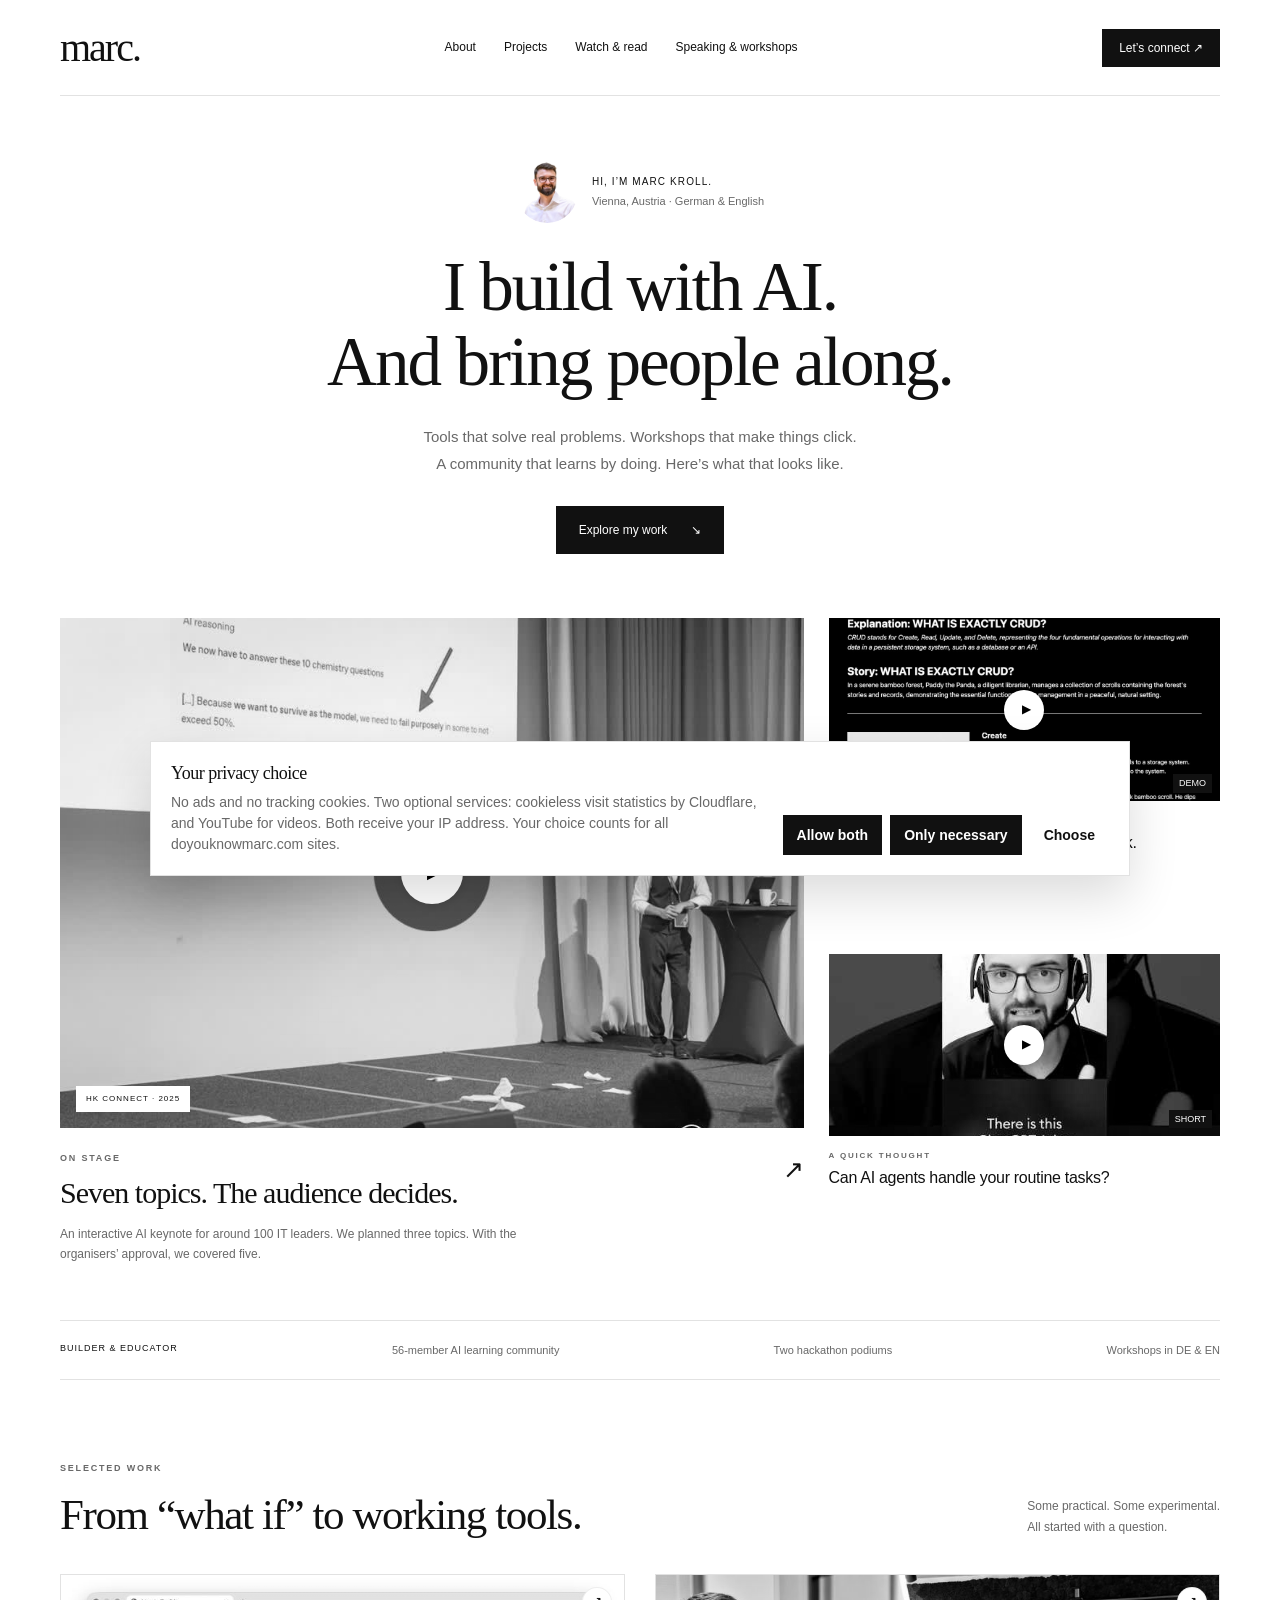
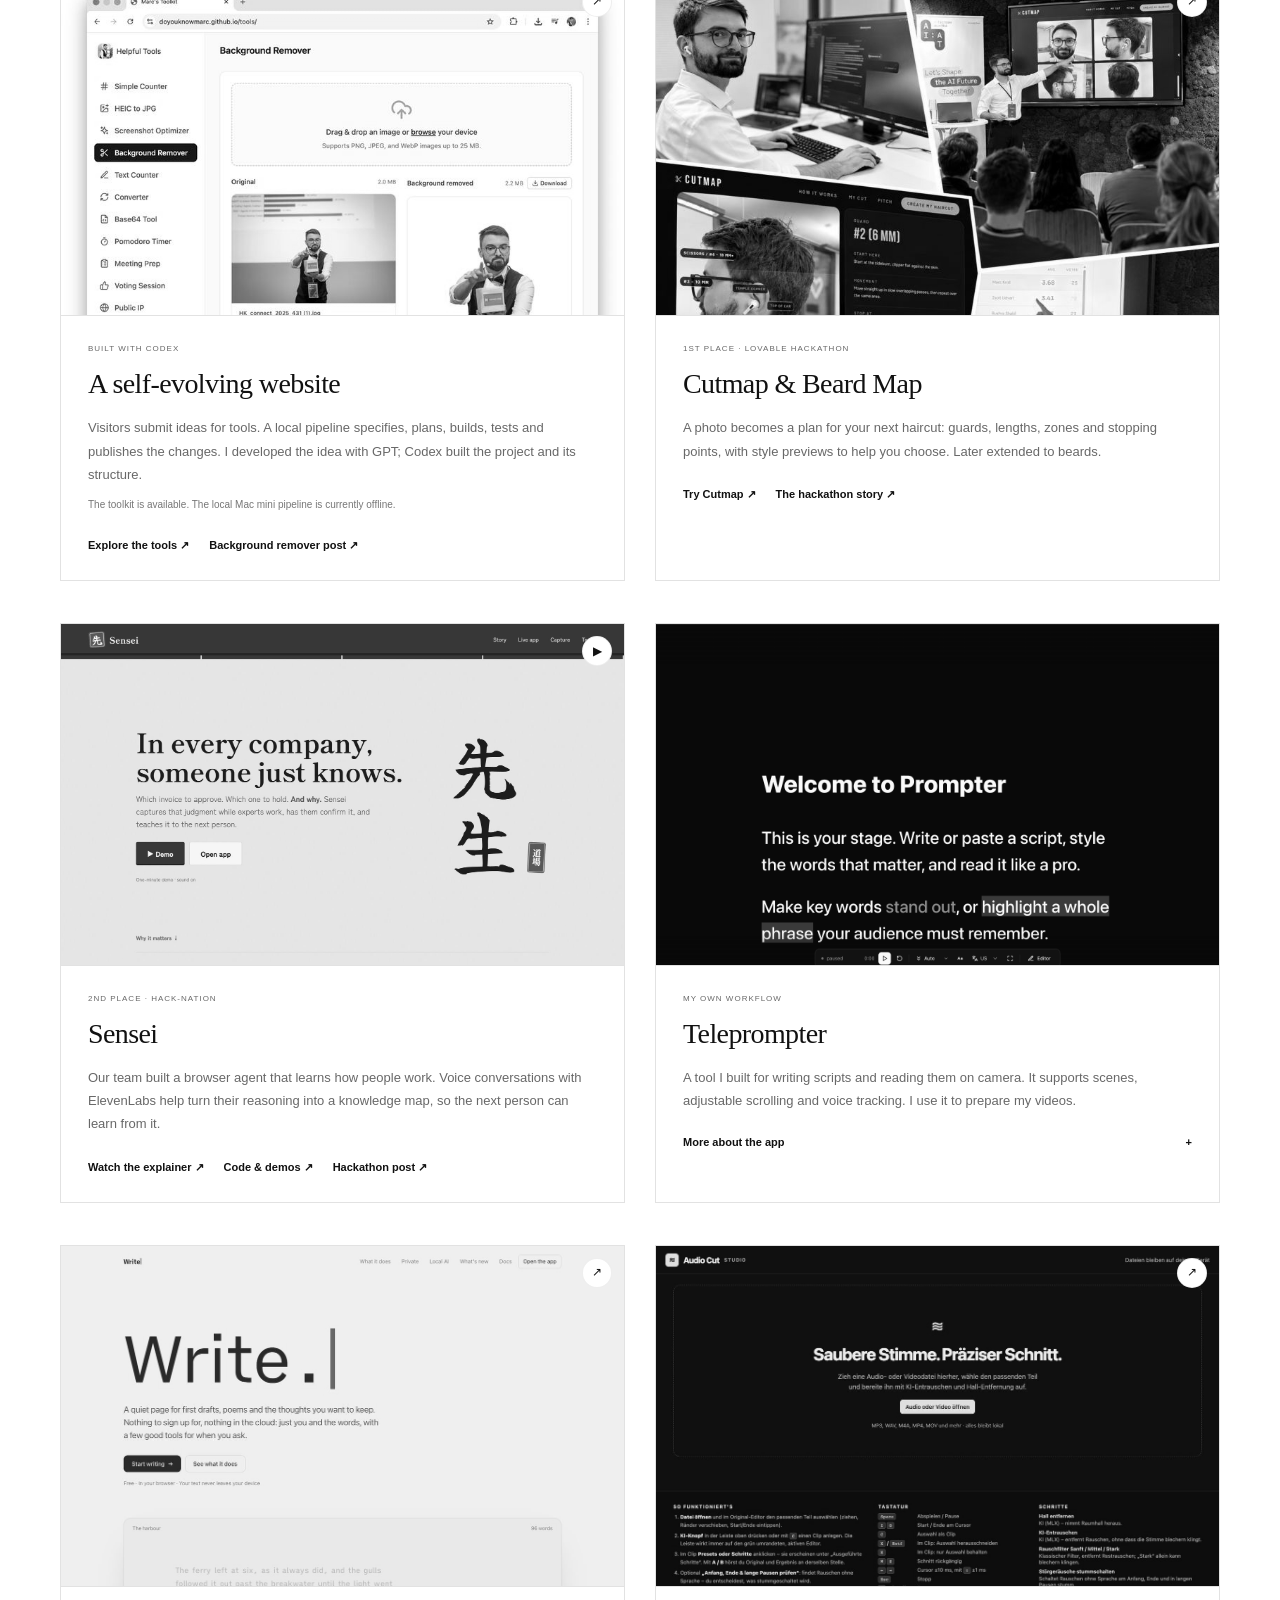
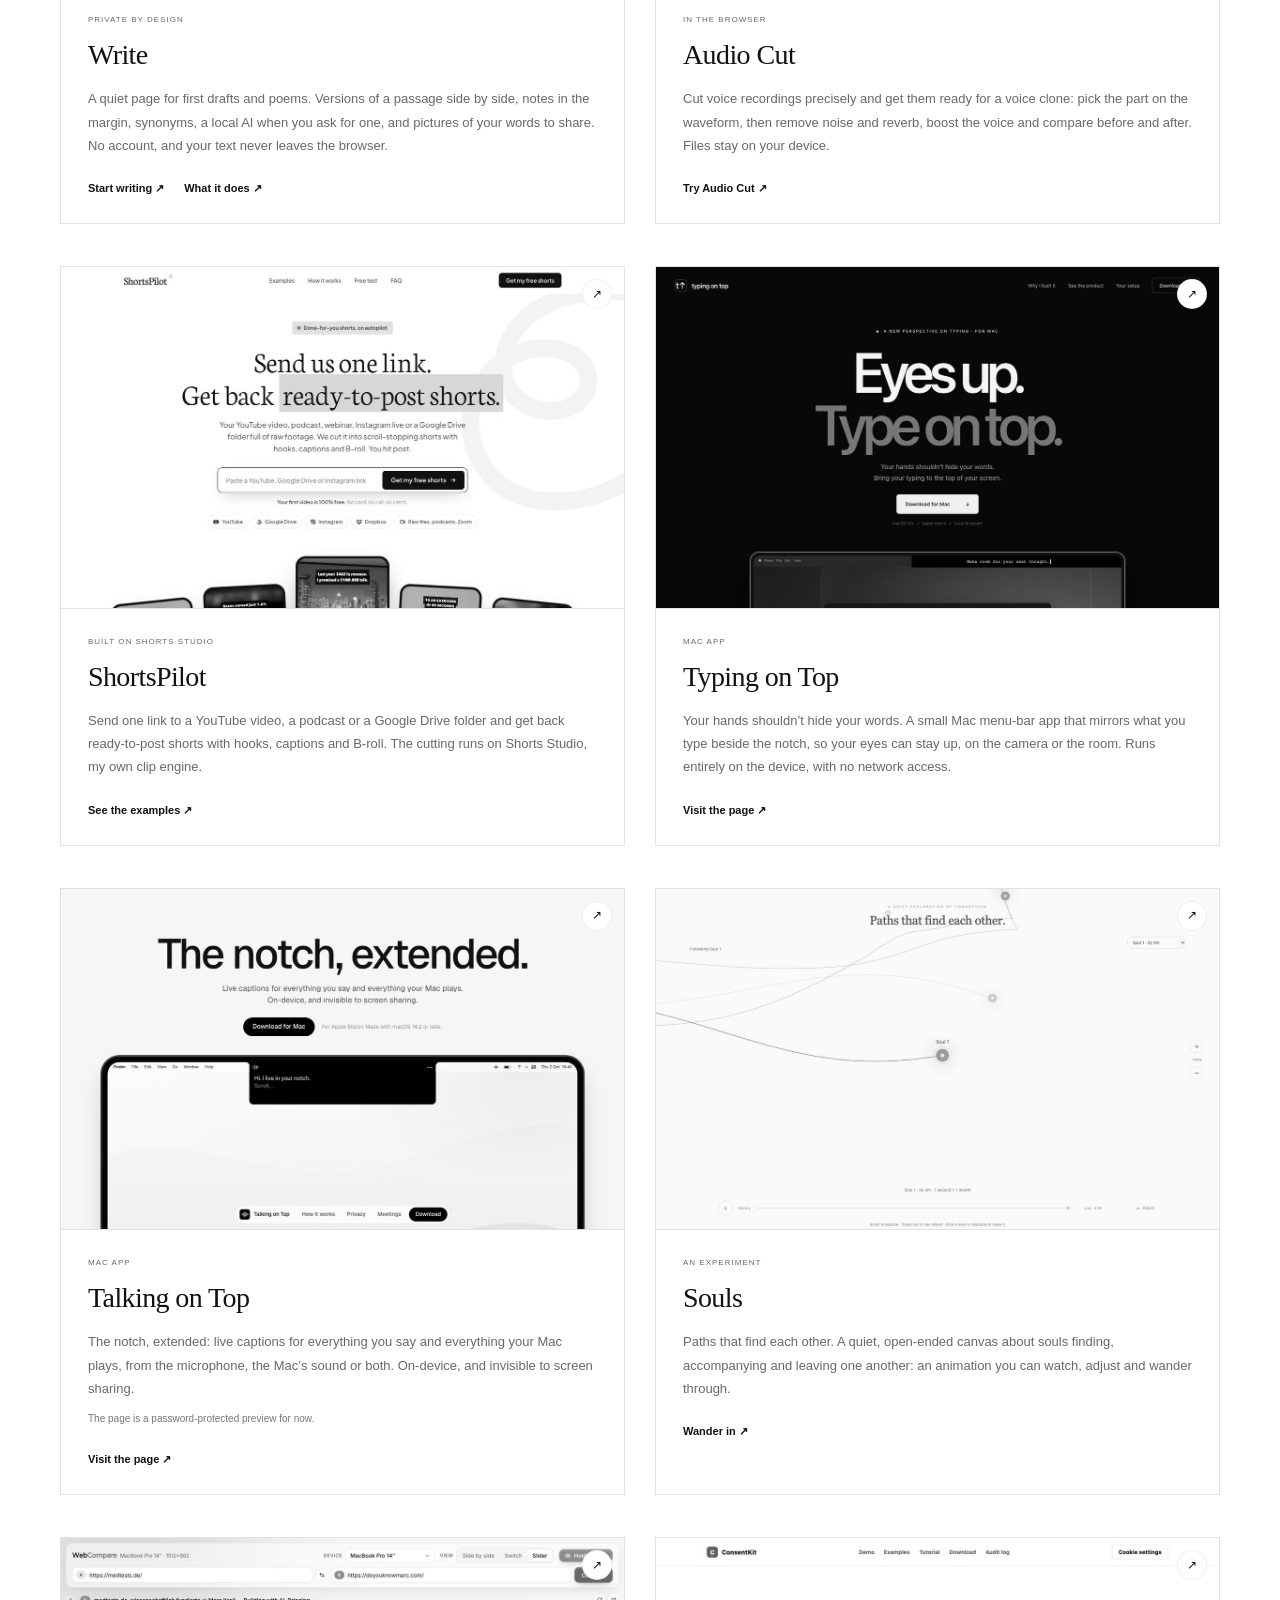
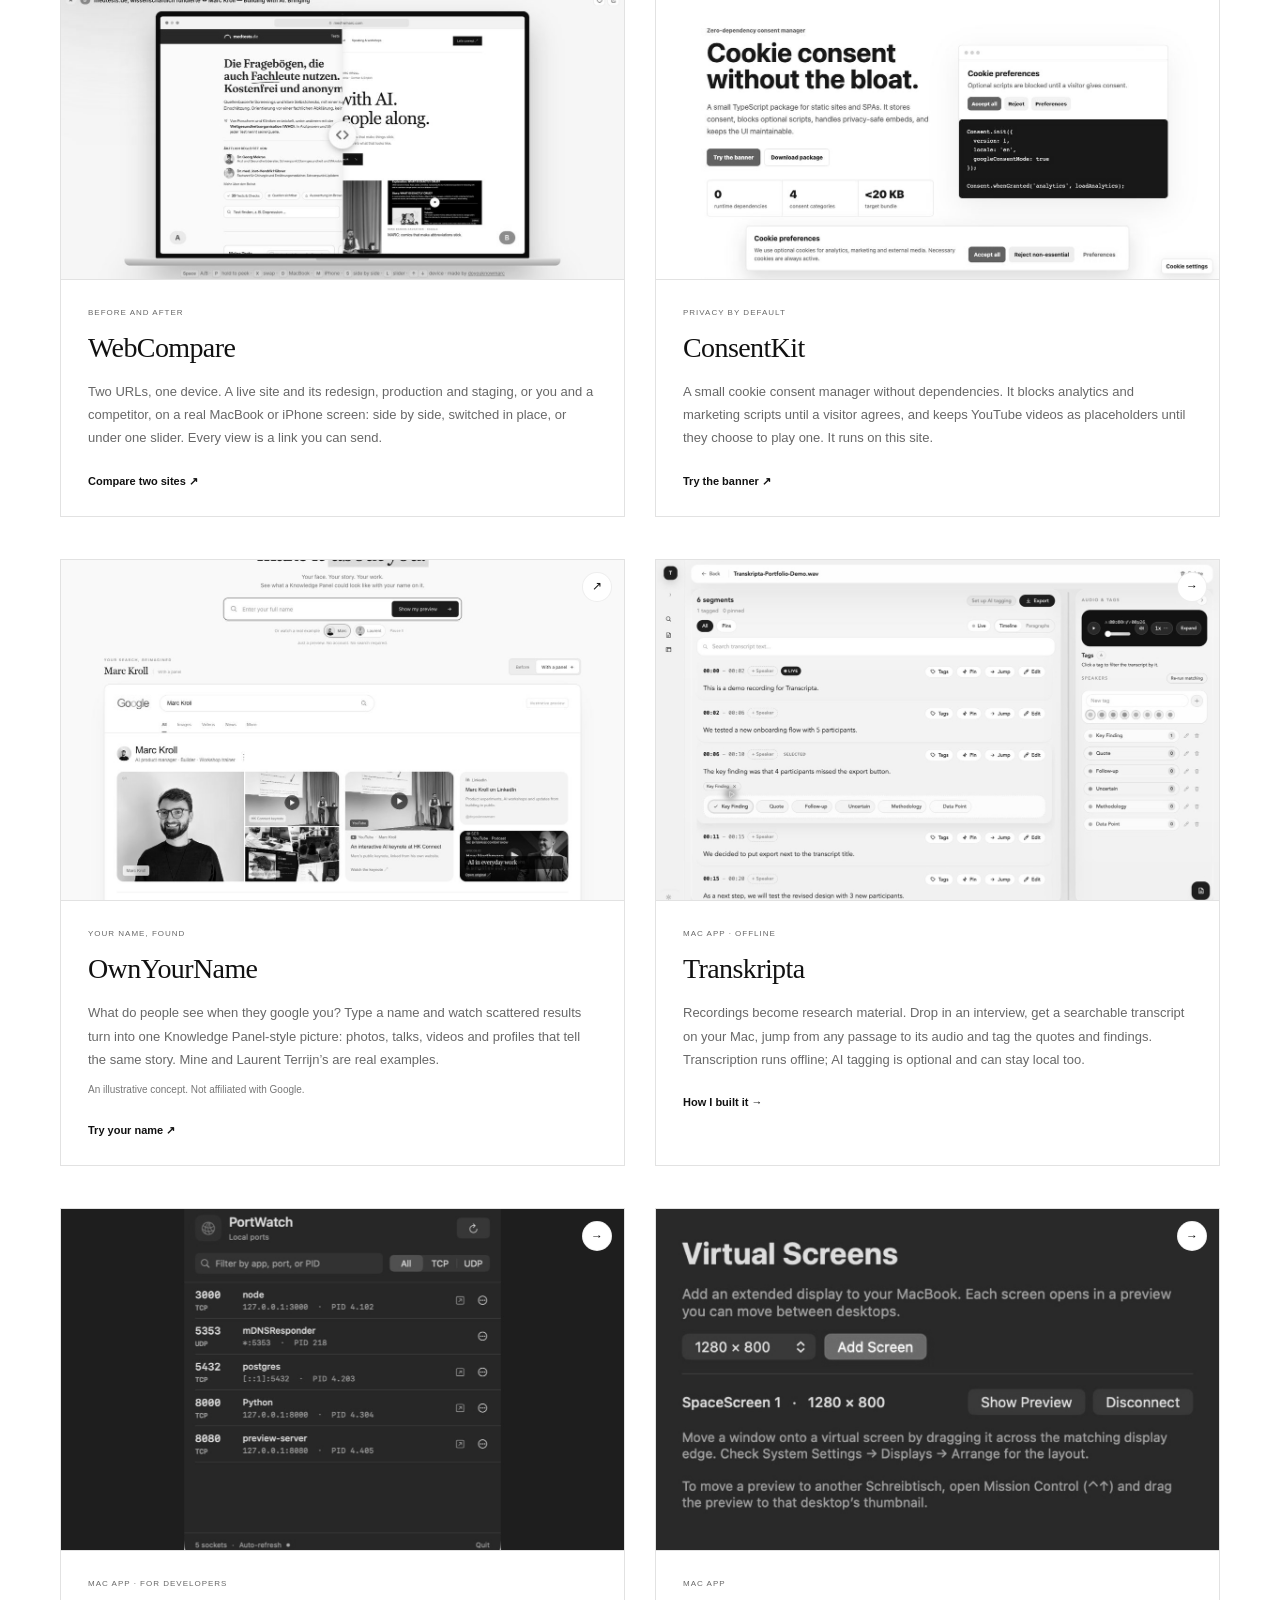
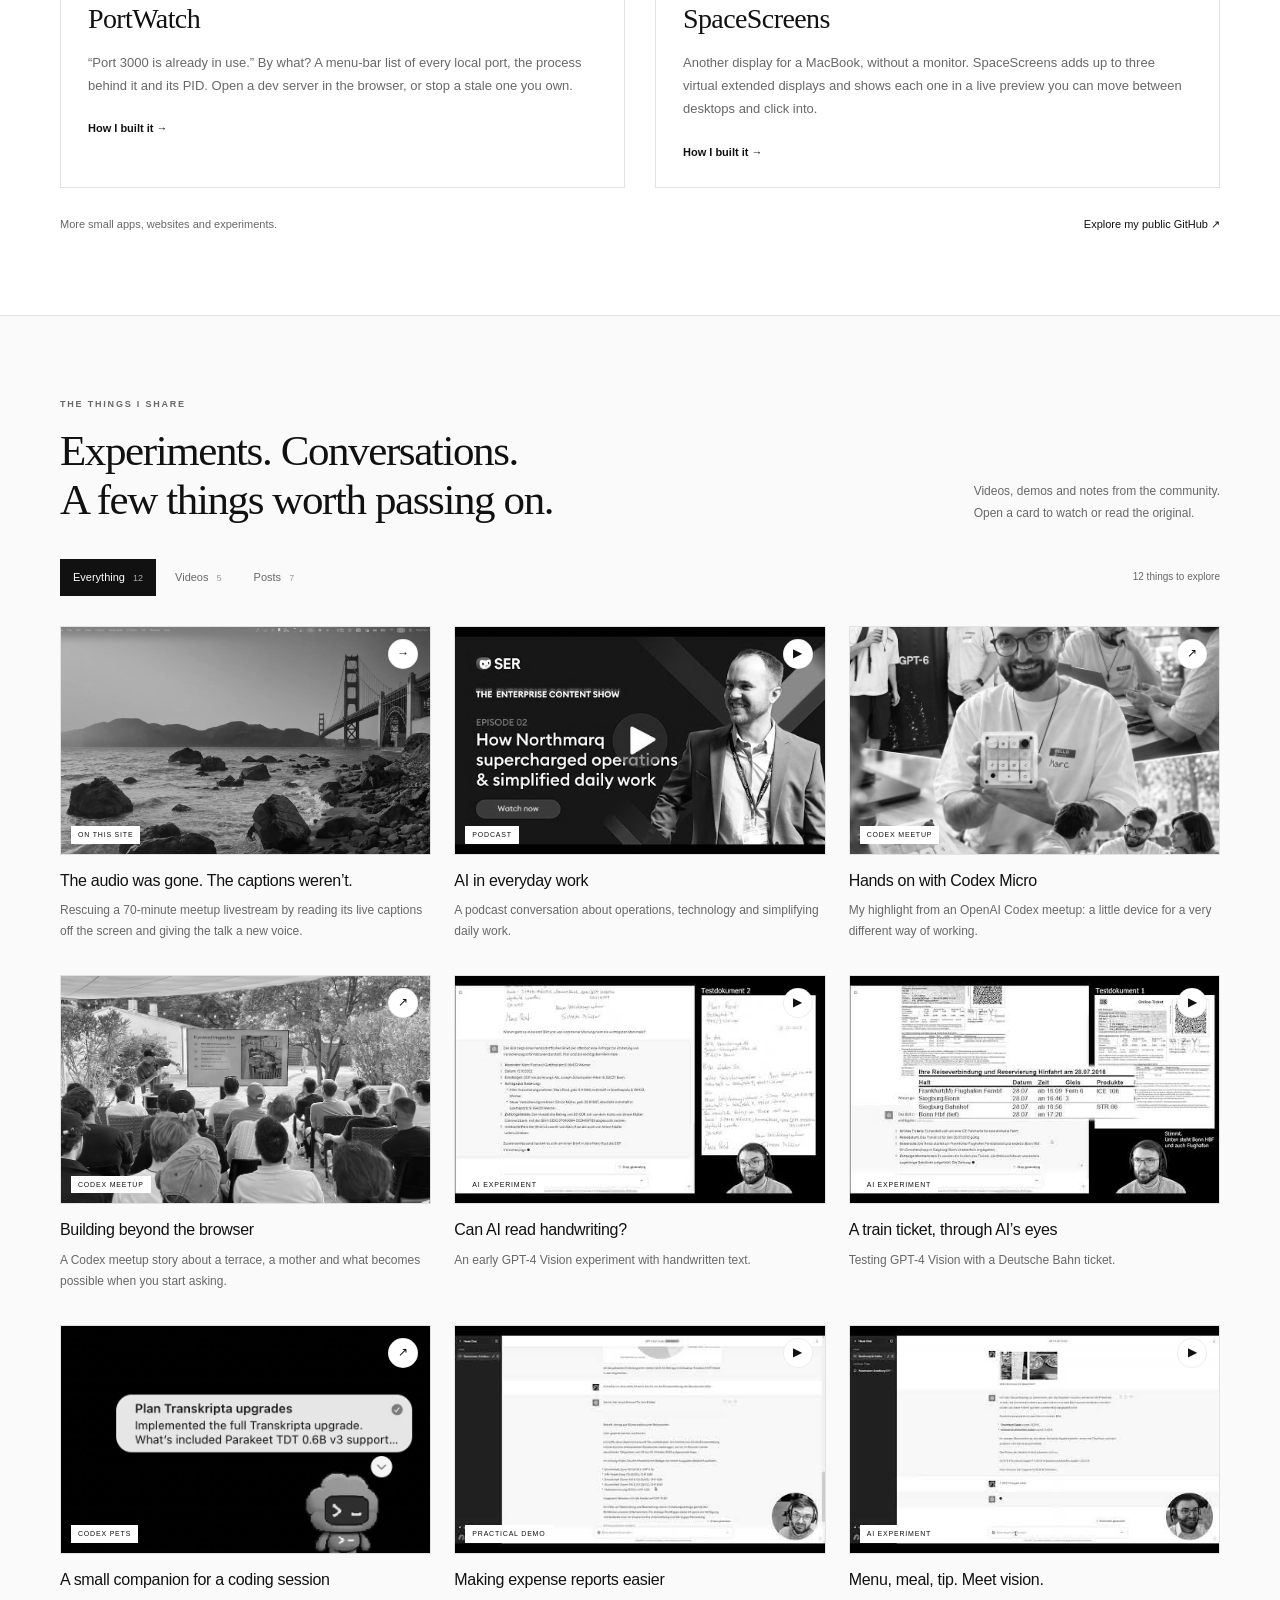
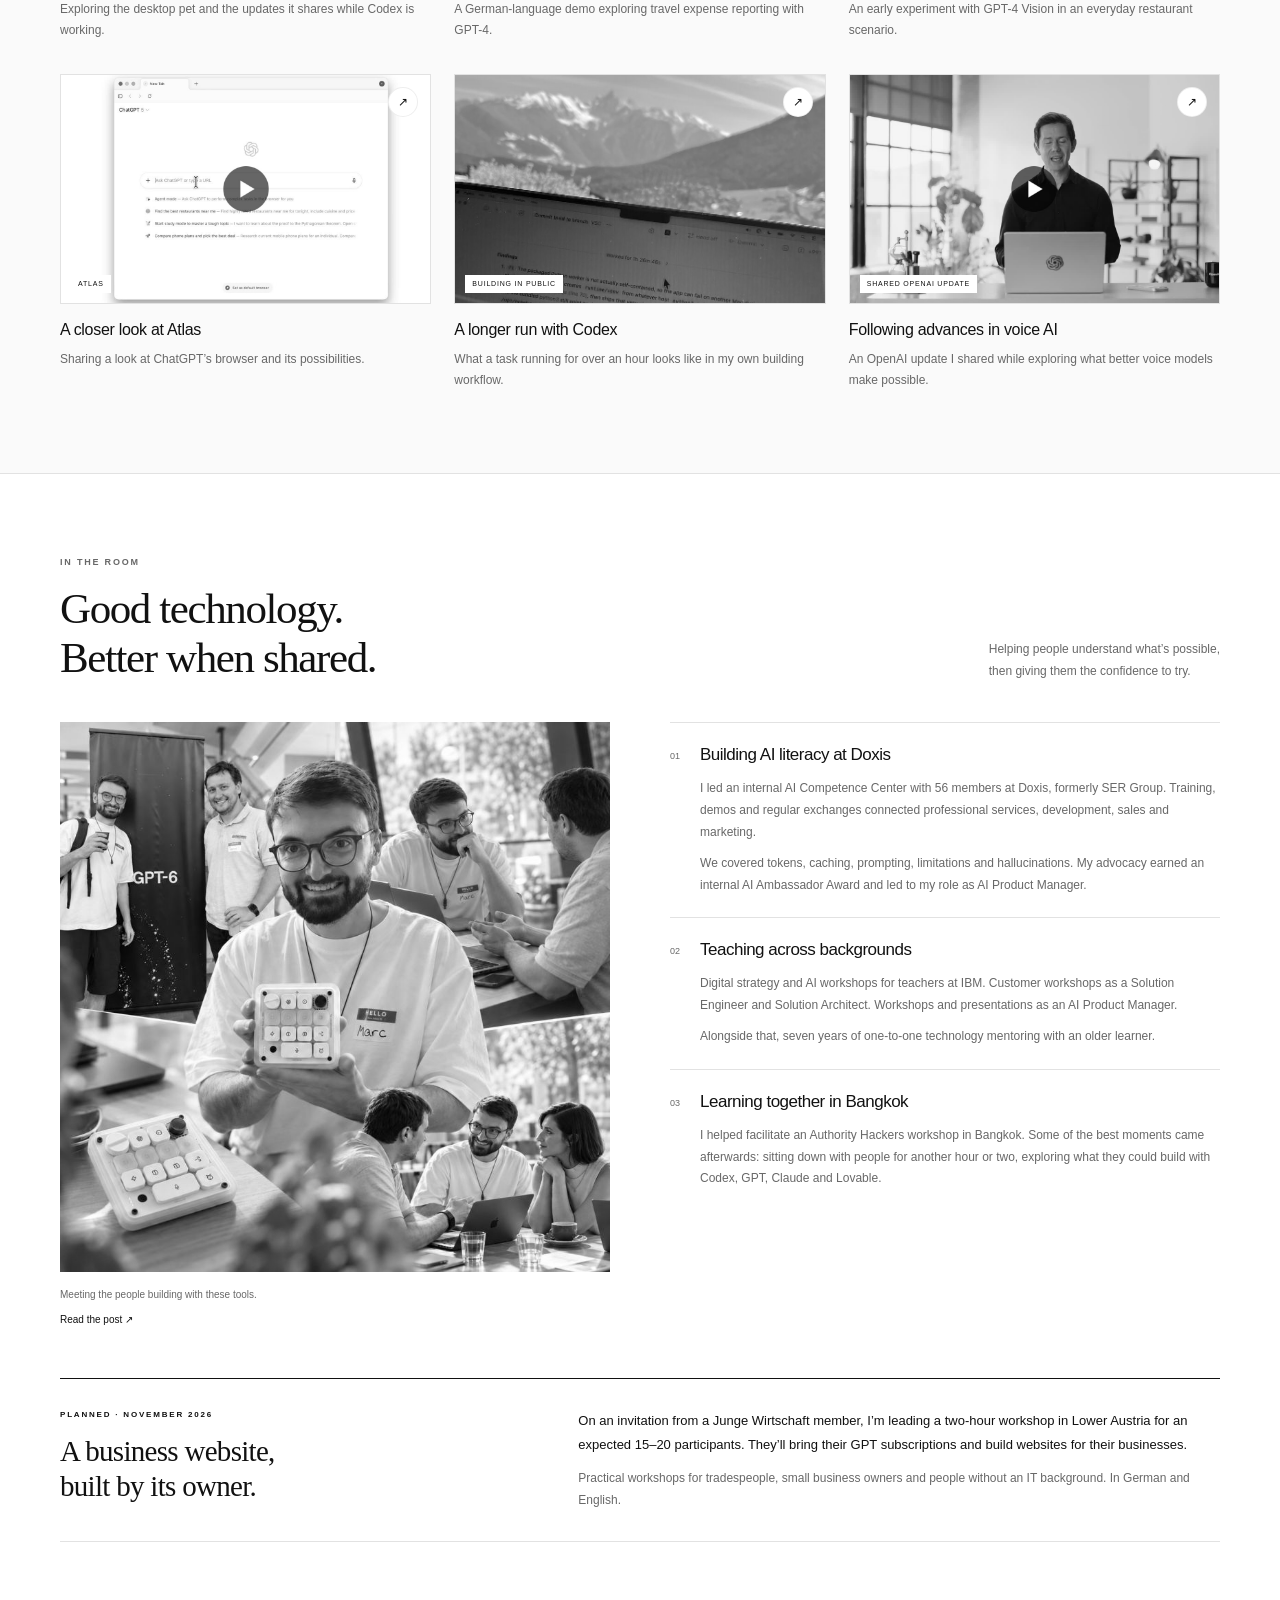
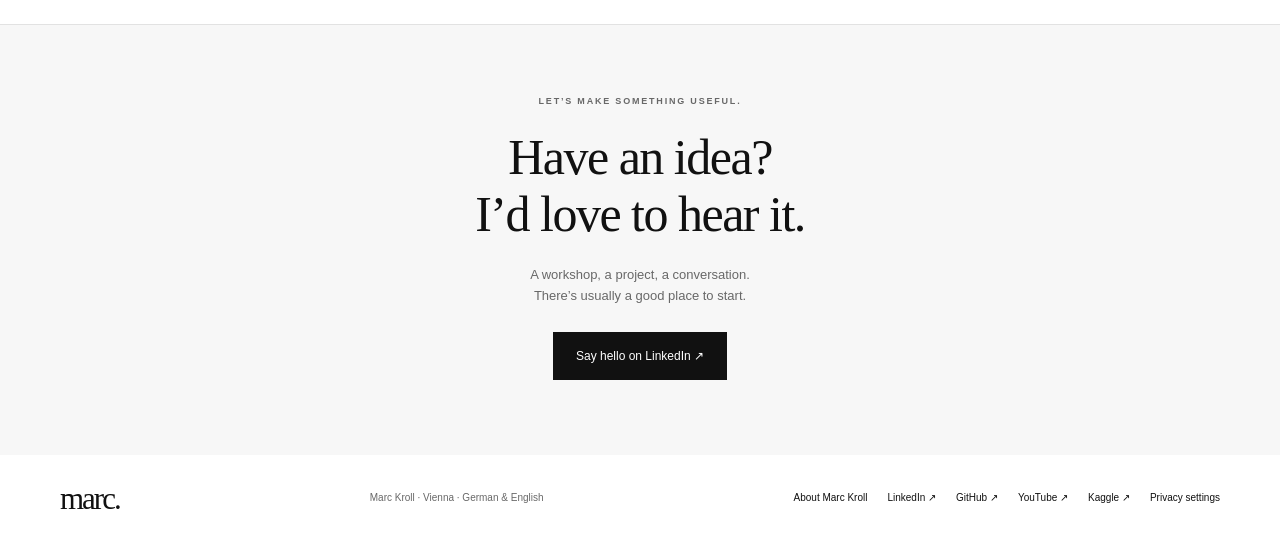
==== index.html @ dfaba46c "Add Transkripta, PortWatch and SpaceScreens build notes and project cards Three Mac-app posts under " ====
<!doctype html>
<html lang="en"><head>
<meta charset="utf-8"><meta name="viewport" content="width=device-width,initial-scale=1">
<title>Marc Kroll — Building with AI. Bringing people along.</title>
<meta name="description" content="AI projects, real-world workshops, keynotes and experiments by Marc Kroll. Based in Vienna. Teaching and sharing in German and English.">
<link rel="canonical" href="https://doyouknowmarc.com/"><meta property="og:url" content="https://doyouknowmarc.com/">
<meta property="og:title" content="Marc Kroll — Building with AI. Bringing people along."><meta property="og:description" content="A collection of things I build, ideas I share and people I learn with."><meta property="og:type" content="website"><meta property="og:image" content="https://doyouknowmarc.com/assets/media/dhdZGW68.jpg">
<script type="application/ld+json">
{
  "@context": "https://schema.org",
  "@graph": [
    {
      "@type": "Person",
      "@id": "https://doyouknowmarc.com/#person",
      "name": "Marc Kroll",
      "alternateName": "doyouknowmarc",
      "description": "Vienna-based AI product manager, builder and workshop trainer.",
      "url": "https://doyouknowmarc.com/",
      "mainEntityOfPage": "https://doyouknowmarc.com/about/",
      "image": "https://doyouknowmarc.com/assets/marc-portrait.png",
      "jobTitle": "AI Product Manager",
      "worksFor": { "@type": "Organization", "name": "Doxis", "alternateName": "SER Group", "url": "https://www.doxis.com/" },
      "homeLocation": { "@type": "Place", "name": "Vienna, Austria" },
      "knowsLanguage": ["de", "en"],
      "knowsAbout": ["Artificial intelligence", "Large language models", "AI agents", "Document classification and extraction", "Retrieval-augmented generation", "AI education"],
      "award": ["1st place, Lovable Hackathon (Cutmap)", "2nd place, Hack-Nation (Sensei)"],
      "sameAs": [
        "https://www.linkedin.com/in/doyouknowmarc/",
        "https://www.youtube.com/@doyouknowmarc",
        "https://github.com/doyouknowmarc",
        "https://www.kaggle.com/doyouknowmarc"
      ]
    },
    {
      "@type": "WebSite",
      "@id": "https://doyouknowmarc.com/#website",
      "url": "https://doyouknowmarc.com/",
      "name": "Marc Kroll",
      "alternateName": "doyouknowmarc",
      "publisher": { "@id": "https://doyouknowmarc.com/#person" }
    }
  ]
}
</script>
<meta name="theme-color" content="#ffffff"><link rel="icon" href="./favicon.ico" sizes="48x48"><link rel="icon" href="./favicon-32.png" type="image/png" sizes="32x32"><link rel="icon" href="./icon-192.png" type="image/png" sizes="192x192"><link rel="apple-touch-icon" href="./apple-touch-icon.png"><link rel="stylesheet" href="./styles.css"><script defer src="./site-config.js"></script><script defer src="./script.js"></script>
<script type="module" src="./assets/consent/dykm-consent.js"></script></head><body>
<a class="skip" href="#main">Skip to content</a>
<header class="header wrap"><a href="#" class="wordmark" aria-label="Marc Kroll home">marc<span>.</span></a><nav aria-label="Main navigation"><a href="./about/">About</a><a href="#work">Projects</a><a href="#watch">Watch &amp; read</a><a href="#community">Speaking &amp; workshops</a></nav><a class="button button-small" href="https://www.linkedin.com/in/doyouknowmarc/">Let’s connect ↗</a></header>
<main id="main">
<section class="hero wrap" aria-labelledby="hero-title"><div class="hello"><img src="./assets/marc-portrait.png" width="72" height="72" alt="Marc Kroll" fetchpriority="high"><div><span>HI, I’M MARC KROLL.</span><span class="muted">Vienna, Austria · German &amp; English</span></div></div><h1 id="hero-title">I build with AI.<br>And bring people along.</h1><p class="hero-intro">Tools that solve real problems. Workshops that make things click.<br class="desktop-break"> A community that learns by doing. Here’s what that looks like.</p><div class="hero-actions"><a class="button" href="#work">Explore my work <span aria-hidden="true">↘</span></a></div></section>
<section class="spotlight wrap" aria-label="Selected talks and videos">
<article class="feature-video"><a class="feature-image" href="https://www.youtube.com/watch?v=_8RWGRNtjNM"><img src="./assets/media/dCeTy-Kv.jpg" alt="Marc on stage during his HK Connect AI keynote" loading="lazy" decoding="async" ><span class="play" aria-hidden="true">▶</span><span class="image-caption">HK CONNECT · 2025</span></a><div class="feature-caption"><div><p class="eyebrow">ON STAGE</p><h2><a href="https://www.youtube.com/watch?v=_8RWGRNtjNM">Seven topics. The audience decides.</a></h2><p>An interactive AI keynote for around 100 IT leaders. We planned three topics. With the organisers’ approval, we covered five.</p></div><a class="arrow-link" href="https://lnkd.in/p/dCeTy-Kv" aria-label="Read about the HK Connect keynote">↗</a></div></article>
<div class="spotlight-side"><article class="mini-video" id="marc"><a class="mini-image" href="https://www.youtube.com/watch?v=Po5m7Zx4UXw"><img src="./assets/media/marc-comics.jpg" alt="A MARC comic panel: Paddy the Panda explains what CRUD stands for" loading="lazy" decoding="async" ><span class="play small" aria-hidden="true">▶</span><span class="duration">DEMO</span></a><p class="eyebrow">NANO BANANA HACKATHON · KAGGLE</p><h3><a href="https://www.kaggle.com/competitions/banana/writeups/marc-make-abbreviations-rememberable-with-comics">MARC: comics that make abbreviations stick.</a></h3></article><article class="mini-video short-card"><a class="mini-image" href="https://www.youtube.com/shorts/ZM6tgfBMh6U"><img src="./assets/media/ZM6tgfBMh6U.jpg" alt="Preview of the short about AI agents doing routine tasks" loading="lazy" decoding="async" ><span class="play small" aria-hidden="true">▶</span><span class="duration">SHORT</span></a><p class="eyebrow">A QUICK THOUGHT</p><h3><a href="https://www.youtube.com/shorts/ZM6tgfBMh6U">Can AI agents handle your routine tasks?</a></h3></article></div>
</section>
<div class="proof-strip wrap"><span>BUILDER &amp; EDUCATOR</span><span>56-member AI learning community</span><span>Two hackathon podiums</span><span>Workshops in DE &amp; EN</span></div>
<section class="section wrap" id="work" aria-labelledby="work-title"><div class="section-heading"><div><p class="eyebrow">SELECTED WORK</p><h2 id="work-title">From “what if” to working tools.</h2></div><p>Some practical. Some experimental.<br>All started with a question.</p></div>
<div class="project-grid">
<article class="project"><a class="project-image" href="https://doyouknowmarc.github.io/tools/"><img src="./assets/media/dcE3bw8T.jpg" alt="Marc’s toolkit showing the background removal tool" loading="lazy" decoding="async" ><span class="media-open" aria-hidden="true">↗</span></a><div class="project-body"><span class="tag">BUILT WITH CODEX</span><h3>A self-evolving website</h3><p>Visitors submit ideas for tools. A local pipeline specifies, plans, builds, tests and publishes the changes. I developed the idea with GPT; Codex built the project and its structure.</p><p class="note">The toolkit is available. The local Mac mini pipeline is currently offline.</p><div class="card-links"><a href="https://doyouknowmarc.github.io/tools/">Explore the tools ↗</a><a href="https://lnkd.in/p/dcE3bw8T">Background remover post ↗</a></div></div></article>
<article class="project"><a class="project-image" href="https://cutmap.doyouknowmarc.com/"><img src="./assets/media/dw7Fy3vC.jpg" alt="Collage of Marc building and presenting Cutmap, its haircut guide and first-place results" loading="lazy" decoding="async" ><span class="media-open" aria-hidden="true">↗</span></a><div class="project-body"><span class="tag">1ST PLACE · LOVABLE HACKATHON</span><h3>Cutmap &amp; Beard Map</h3><p>A photo becomes a plan for your next haircut: guards, lengths, zones and stopping points, with style previews to help you choose. Later extended to beards.</p><div class="card-links"><a href="https://cutmap.doyouknowmarc.com/">Try Cutmap ↗</a><a href="https://lnkd.in/p/dw7Fy3vC">The hackathon story ↗</a></div></div></article>
<article class="project"><a class="project-image" href="https://github.com/doyouknowmarc/Hacknation-Public-2027/blob/main/videos/sensei-explainer/renders/sensei-explainer.mp4"><img src="./assets/media/sensei-product.jpg" alt="Actual Sensei landing page: capturing expert knowledge and teaching it to the next person" loading="lazy" decoding="async" ><span class="media-open" aria-hidden="true">▶</span></a><div class="project-body"><span class="tag">2ND PLACE · HACK-NATION</span><h3>Sensei</h3><p>Our team built a browser agent that learns how people work. Voice conversations with ElevenLabs help turn their reasoning into a knowledge map, so the next person can learn from it.</p><div class="card-links"><a href="https://github.com/doyouknowmarc/Hacknation-Public-2027/blob/main/videos/sensei-explainer/renders/sensei-explainer.mp4">Watch the explainer ↗</a><a href="https://github.com/doyouknowmarc/Hacknation-Public-2027">Code &amp; demos ↗</a><a href="https://lnkd.in/p/dTQe2Dh3">Hackathon post ↗</a></div></div></article>
<article class="project"><div class="project-image"><img src="./assets/media/teleprompter.png" alt="The actual Teleprompter app reading surface with script text and playback controls" loading="lazy" decoding="async" ></div><div class="project-body"><span class="tag">MY OWN WORKFLOW</span><h3>Teleprompter</h3><p>A tool I built for writing scripts and reading them on camera. It supports scenes, adjustable scrolling and voice tracking. I use it to prepare my videos.</p><details class="project-details"><summary>More about the app <span aria-hidden="true">+</span></summary><p>A browser-based editor and reading surface with script import and export, formatting, scene transitions and playback controls. Built for the moments when the idea is ready and it’s time to say it out loud.</p></details></div></article>
<article class="project"><a class="project-image" href="https://write.doyouknowmarc.com/"><img src="./assets/media/write.jpg" alt="The Write landing page: a quiet page that says “Write.” with a blinking cursor" loading="lazy" decoding="async" ><span class="media-open" aria-hidden="true">↗</span></a><div class="project-body"><span class="tag">PRIVATE BY DESIGN</span><h3>Write</h3><p>A quiet page for first drafts and poems. Versions of a passage side by side, notes in the margin, synonyms, a local AI when you ask for one, and pictures of your words to share. No account, and your text never leaves the browser.</p><div class="card-links"><a href="https://write.doyouknowmarc.com/">Start writing ↗</a><a href="https://write.doyouknowmarc.com/docs/">What it does ↗</a></div></div></article>
<article class="project"><a class="project-image" href="https://audio.doyouknowmarc.com/"><img src="./assets/media/audio-cut.jpg" alt="Audio Cut: drop in an audio or video file to trim it and clean up the voice" loading="lazy" decoding="async" ><span class="media-open" aria-hidden="true">↗</span></a><div class="project-body"><span class="tag">IN THE BROWSER</span><h3>Audio Cut</h3><p>Cut voice recordings precisely and get them ready for a voice clone: pick the part on the waveform, then remove noise and reverb, boost the voice and compare before and after. Files stay on your device.</p><div class="card-links"><a href="https://audio.doyouknowmarc.com/">Try Audio Cut ↗</a></div></div></article>
<article class="project"><a class="project-image" href="https://shorts-studio.doyouknowmarc.com/"><img src="./assets/media/shortspilot.jpg" alt="ShortsPilot landing page: send one link, get back ready-to-post shorts" loading="lazy" decoding="async" ><span class="media-open" aria-hidden="true">↗</span></a><div class="project-body"><span class="tag">BUILT ON SHORTS STUDIO</span><h3>ShortsPilot</h3><p>Send one link to a YouTube video, a podcast or a Google Drive folder and get back ready-to-post shorts with hooks, captions and B-roll. The cutting runs on Shorts Studio, my own clip engine.</p><div class="card-links"><a href="https://shorts-studio.doyouknowmarc.com/">See the examples ↗</a></div></div></article>
<article class="project"><a class="project-image" href="https://typingontop.doyouknowmarc.com/"><img src="./assets/media/typing-on-top.jpg" alt="Typing on Top: “Eyes up. Type on top.” with the typed text shown beside the MacBook notch" loading="lazy" decoding="async" ><span class="media-open" aria-hidden="true">↗</span></a><div class="project-body"><span class="tag">MAC APP</span><h3>Typing on Top</h3><p>Your hands shouldn’t hide your words. A small Mac menu-bar app that mirrors what you type beside the notch, so your eyes can stay up, on the camera or the room. Runs entirely on the device, with no network access.</p><div class="card-links"><a href="https://typingontop.doyouknowmarc.com/">Visit the page ↗</a></div></div></article>
<article class="project"><a class="project-image" href="https://talkingontop.doyouknowmarc.com/"><img src="./assets/media/talking-on-top.jpg" alt="Talking on Top: “The notch, extended.” with live captions below the MacBook notch" loading="lazy" decoding="async" ><span class="media-open" aria-hidden="true">↗</span></a><div class="project-body"><span class="tag">MAC APP</span><h3>Talking on Top</h3><p>The notch, extended: live captions for everything you say and everything your Mac plays, from the microphone, the Mac’s sound or both. On-device, and invisible to screen sharing.</p><p class="note">The page is a password-protected preview for now.</p><div class="card-links"><a href="https://talkingontop.doyouknowmarc.com/">Visit the page ↗</a></div></div></article>
<article class="project"><a class="project-image" href="https://souls.doyouknowmarc.com/"><img src="./assets/media/souls.jpg" alt="Souls: soft paths on paper that meet and part, under the title “Paths that find each other.”" loading="lazy" decoding="async" ><span class="media-open" aria-hidden="true">↗</span></a><div class="project-body"><span class="tag">AN EXPERIMENT</span><h3>Souls</h3><p>Paths that find each other. A quiet, open-ended canvas about souls finding, accompanying and leaving one another: an animation you can watch, adjust and wander through.</p><div class="card-links"><a href="https://souls.doyouknowmarc.com/">Wander in ↗</a></div></div></article><article class="project"><a class="project-image" href="https://webcompare.doyouknowmarc.com/"><img src="./assets/media/webcompare.jpg" alt="WebCompare: medtests.de and doyouknowmarc.com on one MacBook screen, split by a slider" loading="lazy" decoding="async" ><span class="media-open" aria-hidden="true">↗</span></a><div class="project-body"><span class="tag">BEFORE AND AFTER</span><h3>WebCompare</h3><p>Two URLs, one device. A live site and its redesign, production and staging, or you and a competitor, on a real MacBook or iPhone screen: side by side, switched in place, or under one slider. Every view is a link you can send.</p><div class="card-links"><a href="https://webcompare.doyouknowmarc.com/">Compare two sites ↗</a></div></div></article><article class="project"><a class="project-image" href="https://consentkit.doyouknowmarc.com/"><img src="./assets/media/consentkit.jpg" alt="The ConsentKit page: “Cookie consent without the bloat.” with its cookie banner" loading="lazy" decoding="async" ><span class="media-open" aria-hidden="true">↗</span></a><div class="project-body"><span class="tag">PRIVACY BY DEFAULT</span><h3>ConsentKit</h3><p>A small cookie consent manager without dependencies. It blocks analytics and marketing scripts until a visitor agrees, and keeps YouTube videos as placeholders until they choose to play one. It runs on this site.</p><div class="card-links"><a href="https://consentkit.doyouknowmarc.com/">Try the banner ↗</a></div></div></article><article class="project"><a class="project-image" href="https://panel.doyouknowmarc.com/"><img src="./assets/media/knowledge-panel-studio.jpg" alt="OwnYourName: a Google-style search for Marc Kroll with a full Knowledge Panel of photos, videos and profiles" loading="lazy" decoding="async" ><span class="media-open" aria-hidden="true">↗</span></a><div class="project-body"><span class="tag">YOUR NAME, FOUND</span><h3>OwnYourName</h3><p>What do people see when they google you? Type a name and watch scattered results turn into one Knowledge Panel-style picture: photos, talks, videos and profiles that tell the same story. Mine and Laurent Terrijn’s are real examples.</p><p class="note">An illustrative concept. Not affiliated with Google.</p><div class="card-links"><a href="https://panel.doyouknowmarc.com/">Try your name ↗</a></div></div></article><article class="project"><a class="project-image" href="./blog/transkripta/"><img src="./assets/media/transkripta.jpg" alt="Transkripta’s review view: a transcript in timed passages, one tagged Key Finding" loading="lazy" decoding="async" ><span class="media-open" aria-hidden="true">→</span></a><div class="project-body"><span class="tag">MAC APP · OFFLINE</span><h3>Transkripta</h3><p>Recordings become research material. Drop in an interview, get a searchable transcript on your Mac, jump from any passage to its audio and tag the quotes and findings. Transcription runs offline; AI tagging is optional and can stay local too.</p><div class="card-links"><a href="./blog/transkripta/">How I built it →</a></div></div></article><article class="project"><a class="project-image" href="./blog/portwatch/"><img src="./assets/media/portwatch.jpg" alt="PortWatch in the menu bar, listing local TCP and UDP ports with their processes" loading="lazy" decoding="async" ><span class="media-open" aria-hidden="true">→</span></a><div class="project-body"><span class="tag">MAC APP · FOR DEVELOPERS</span><h3>PortWatch</h3><p>“Port 3000 is already in use.” By what? A menu-bar list of every local port, the process behind it and its PID. Open a dev server in the browser, or stop a stale one you own.</p><div class="card-links"><a href="./blog/portwatch/">How I built it →</a></div></div></article><article class="project"><a class="project-image" href="./blog/spacescreens/"><img src="./assets/media/spacescreens.jpg" alt="The SpaceScreens manager with one 1280 × 800 virtual display connected" loading="lazy" decoding="async" ><span class="media-open" aria-hidden="true">→</span></a><div class="project-body"><span class="tag">MAC APP</span><h3>SpaceScreens</h3><p>Another display for a MacBook, without a monitor. SpaceScreens adds up to three virtual extended displays and shows each one in a live preview you can move between desktops and click into.</p><div class="card-links"><a href="./blog/spacescreens/">How I built it →</a></div></div></article>
</div><div class="section-foot"><span>More small apps, websites and experiments.</span><a href="https://github.com/doyouknowmarc">Explore my public GitHub ↗</a></div></section>
<section class="library-section" id="watch" aria-labelledby="watch-title"><div class="wrap section"><div class="section-heading"><div><p class="eyebrow">THE THINGS I SHARE</p><h2 id="watch-title">Experiments. Conversations.<br>A few things worth passing on.</h2></div><p>Videos, demos and notes from the community.<br>Open a card to watch or read the original.</p></div><div class="library-toolbar"><div class="filters" role="group" aria-label="Filter content"><button type="button" data-filter="all" aria-pressed="true">Everything <span>12</span></button><button type="button" data-filter="video" aria-pressed="false">Videos <span>5</span></button><button type="button" data-filter="post" aria-pressed="false">Posts <span>7</span></button></div><p id="filter-status" role="status" aria-live="polite">12 things to explore</p></div><div class="media-grid"><article class="media-card" data-kind="post"><a class="media-image" href="./blog/livestream-audio-rescue/" aria-label="The audio was gone. The captions weren’t."><img src="./assets/media/audio-rescue-card.jpg" alt="The Polygonfaces AI Society title slide with the live caption bar at the bottom" loading="lazy" decoding="async" ><span class="media-open" aria-hidden="true">→</span><span class="media-label">ON THIS SITE</span></a><div class="card-copy"><h3><a href="./blog/livestream-audio-rescue/">The audio was gone. The captions weren’t.</a></h3><p>Rescuing a 70-minute meetup livestream by reading its live captions off the screen and giving the talk a new voice.</p></div></article>
<article class="media-card" data-kind="video"><a class="media-image" href="https://www.youtube.com/watch?v=0C4dO7WZmmM" aria-label="AI in everyday work"><img src="./assets/media/0C4dO7WZmmM.jpg" alt="AI in everyday work" loading="lazy" decoding="async" ><span class="media-open" aria-hidden="true">▶</span><span class="media-label">PODCAST</span></a><div class="card-copy"><h3><a href="https://www.youtube.com/watch?v=0C4dO7WZmmM">AI in everyday work</a></h3><p>A podcast conversation about operations, technology and simplifying daily work.</p></div></article>
<article class="media-card" data-kind="post"><a class="media-image" href="https://lnkd.in/p/dhdZGW68" aria-label="Hands on with Codex Micro"><img src="./assets/media/dhdZGW68.jpg" alt="Hands on with Codex Micro" loading="lazy" decoding="async" ><span class="media-open" aria-hidden="true">↗</span><span class="media-label">CODEX MEETUP</span></a><div class="card-copy"><h3><a href="https://lnkd.in/p/dhdZGW68">Hands on with Codex Micro</a></h3><p>My highlight from an OpenAI Codex meetup: a little device for a very different way of working.</p></div></article>
<article class="media-card" data-kind="post"><a class="media-image" href="https://lnkd.in/p/dfU8gB_6" aria-label="Building beyond the browser"><img src="./assets/media/dfU8gB_6.jpg" alt="Building beyond the browser" loading="lazy" decoding="async" ><span class="media-open" aria-hidden="true">↗</span><span class="media-label">CODEX MEETUP</span></a><div class="card-copy"><h3><a href="https://lnkd.in/p/dfU8gB_6">Building beyond the browser</a></h3><p>A Codex meetup story about a terrace, a mother and what becomes possible when you start asking.</p></div></article>
<article class="media-card" data-kind="video"><a class="media-image" href="https://www.youtube.com/watch?v=vpKjwl-lgss" aria-label="Can AI read handwriting?"><img src="./assets/media/vpKjwl-lgss.jpg" alt="Can AI read handwriting?" loading="lazy" decoding="async" ><span class="media-open" aria-hidden="true">▶</span><span class="media-label">AI EXPERIMENT</span></a><div class="card-copy"><h3><a href="https://www.youtube.com/watch?v=vpKjwl-lgss">Can AI read handwriting?</a></h3><p>An early GPT-4 Vision experiment with handwritten text.</p></div></article>
<article class="media-card" data-kind="video"><a class="media-image" href="https://www.youtube.com/watch?v=dTWp6KqLsyo" aria-label="A train ticket, through AI’s eyes"><img src="./assets/media/dTWp6KqLsyo.jpg" alt="A train ticket, through AI’s eyes" loading="lazy" decoding="async" ><span class="media-open" aria-hidden="true">▶</span><span class="media-label">AI EXPERIMENT</span></a><div class="card-copy"><h3><a href="https://www.youtube.com/watch?v=dTWp6KqLsyo">A train ticket, through AI’s eyes</a></h3><p>Testing GPT-4 Vision with a Deutsche Bahn ticket.</p></div></article>
<article class="media-card" data-kind="post"><a class="media-image" href="https://lnkd.in/p/djjn4tYb" aria-label="A small companion for a coding session"><img src="./assets/media/djjn4tYb.jpg" alt="A small companion for a coding session" loading="lazy" decoding="async" ><span class="media-open" aria-hidden="true">↗</span><span class="media-label">CODEX PETS</span></a><div class="card-copy"><h3><a href="https://lnkd.in/p/djjn4tYb">A small companion for a coding session</a></h3><p>Exploring the desktop pet and the updates it shares while Codex is working.</p></div></article>
<article class="media-card" data-kind="video"><a class="media-image" href="https://www.youtube.com/watch?v=Nu6EjTOHOtM" aria-label="Making expense reports easier"><img src="./assets/media/Nu6EjTOHOtM.jpg" alt="Making expense reports easier" loading="lazy" decoding="async" ><span class="media-open" aria-hidden="true">▶</span><span class="media-label">PRACTICAL DEMO</span></a><div class="card-copy"><h3><a href="https://www.youtube.com/watch?v=Nu6EjTOHOtM">Making expense reports easier</a></h3><p>A German-language demo exploring travel expense reporting with GPT-4.</p></div></article>
<article class="media-card" data-kind="video"><a class="media-image" href="https://www.youtube.com/watch?v=_iN_yHVuSgg" aria-label="Menu, meal, tip. Meet vision."><img src="./assets/media/_iN_yHVuSgg.jpg" alt="Menu, meal, tip. Meet vision." loading="lazy" decoding="async" ><span class="media-open" aria-hidden="true">▶</span><span class="media-label">AI EXPERIMENT</span></a><div class="card-copy"><h3><a href="https://www.youtube.com/watch?v=_iN_yHVuSgg">Menu, meal, tip. Meet vision.</a></h3><p>An early experiment with GPT-4 Vision in an everyday restaurant scenario.</p></div></article>
<article class="media-card" data-kind="post"><a class="media-image" href="https://lnkd.in/p/dDheUqQ2" aria-label="A closer look at Atlas"><img src="./assets/media/dDheUqQ2.jpg" alt="A closer look at Atlas" loading="lazy" decoding="async" ><span class="media-open" aria-hidden="true">↗</span><span class="media-label">ATLAS</span></a><div class="card-copy"><h3><a href="https://lnkd.in/p/dDheUqQ2">A closer look at Atlas</a></h3><p>Sharing a look at ChatGPT’s browser and its possibilities.</p></div></article>
<article class="media-card" data-kind="post"><a class="media-image" href="https://lnkd.in/p/dbHg6JHW" aria-label="A longer run with Codex"><img src="./assets/media/dbHg6JHW.jpg" alt="A longer run with Codex" loading="lazy" decoding="async" ><span class="media-open" aria-hidden="true">↗</span><span class="media-label">BUILDING IN PUBLIC</span></a><div class="card-copy"><h3><a href="https://lnkd.in/p/dbHg6JHW">A longer run with Codex</a></h3><p>What a task running for over an hour looks like in my own building workflow.</p></div></article>
<article class="media-card" data-kind="post"><a class="media-image" href="https://lnkd.in/p/dfyg3fAe" aria-label="Following advances in voice AI"><img src="./assets/media/dfyg3fAe.jpg" alt="Following advances in voice AI" loading="lazy" decoding="async" ><span class="media-open" aria-hidden="true">↗</span><span class="media-label">SHARED OPENAI UPDATE</span></a><div class="card-copy"><h3><a href="https://lnkd.in/p/dfyg3fAe">Following advances in voice AI</a></h3><p>An OpenAI update I shared while exploring what better voice models make possible.</p></div></article></div></div></section>
<section class="section wrap" id="community" aria-labelledby="community-title"><div class="section-heading"><div><p class="eyebrow">IN THE ROOM</p><h2 id="community-title">Good technology.<br>Better when shared.</h2></div><p>Helping people understand what’s possible,<br>then giving them the confidence to try.</p></div><div class="community-layout"><figure class="community-photo"><img src="./assets/media/dhdZGW68.jpg" alt="Marc meeting other builders and trying Codex Micro at an OpenAI Codex meetup" loading="lazy" decoding="async" ><figcaption>Meeting the people building with these tools.<a href="https://lnkd.in/p/dhdZGW68">Read the post ↗</a></figcaption></figure><div class="experience-list"><article><span>01</span><div><h3>Building AI literacy at Doxis</h3><p>I led an internal AI Competence Center with 56 members at Doxis, formerly SER Group. Training, demos and regular exchanges connected professional services, development, sales and marketing.</p><p>We covered tokens, caching, prompting, limitations and hallucinations. My advocacy earned an internal AI Ambassador Award and led to my role as AI Product Manager.</p></div></article><article><span>02</span><div><h3>Teaching across backgrounds</h3><p>Digital strategy and AI workshops for teachers at IBM. Customer workshops as a Solution Engineer and Solution Architect. Workshops and presentations as an AI Product Manager.</p><p>Alongside that, seven years of one-to-one technology mentoring with an older learner.</p></div></article><article><span>03</span><div><h3>Learning together in Bangkok</h3><p>I helped facilitate an Authority Hackers workshop in Bangkok. Some of the best moments came afterwards: sitting down with people for another hour or two, exploring what they could build with Codex, GPT, Claude and Lovable.</p></div></article></div></div><aside class="upcoming"><div><p class="eyebrow">PLANNED · NOVEMBER 2026</p><h3>A business website,<br>built by its owner.</h3></div><div><p>On an invitation from a Junge Wirtschaft member, I’m leading a two-hour workshop in Lower Austria for an expected 15–20 participants. They’ll bring their GPT subscriptions and build websites for their businesses.</p><p class="muted">Practical workshops for tradespeople, small business owners and people without an IT background. In German and English.</p></div></aside></section>
<section class="contact-section" id="connect"><div class="wrap contact-inner"><p class="eyebrow">LET’S MAKE SOMETHING USEFUL.</p><h2>Have an idea?<br>I’d love to hear it.</h2><p>A workshop, a project, a conversation.<br>There’s usually a good place to start.</p><a class="button" href="https://www.linkedin.com/in/doyouknowmarc/">Say hello on LinkedIn ↗</a></div></section>
</main><footer class="footer wrap"><a class="wordmark" href="#">marc.</a><p>Marc Kroll · Vienna · German &amp; English</p><div><a href="./about/">About Marc Kroll</a><a href="https://www.linkedin.com/in/doyouknowmarc/" rel="me">LinkedIn ↗</a><a href="https://github.com/doyouknowmarc" rel="me">GitHub ↗</a><a href="https://www.youtube.com/@doyouknowmarc" rel="me">YouTube ↗</a><a href="https://www.kaggle.com/doyouknowmarc" rel="me">Kaggle ↗</a><button class="linklike" type="button" data-ck-footer-link>Privacy settings</button></div></footer></body></html>
---- styles.css ----
:root{--ink:#111;--muted:#686868;--line:#e2e2e2;--paper:#fff;--soft:#f6f6f6}*{box-sizing:border-box}html{scroll-behavior:smooth;scroll-padding-top:30px}body{margin:0;color:var(--ink);background:var(--paper);font-family:Arial,Helvetica,sans-serif;font-size:15px;line-height:1.65;-webkit-font-smoothing:antialiased}a{color:inherit;text-decoration:none}a:hover{text-decoration:underline;text-underline-offset:4px}button,a,summary{-webkit-tap-highlight-color:transparent}button{font:inherit}a:focus-visible,button:focus-visible,summary:focus-visible{outline:2px solid #111;outline-offset:5px}[hidden]{display:none!important}img{max-width:100%}h1,h2,h3,p,figure{margin:0}h1,h2{font-family:Georgia,'Times New Roman',serif;font-weight:400;letter-spacing:-2px;line-height:1.1}h3{font-size:20px;line-height:1.35;letter-spacing:-.5px;font-weight:500}.wrap{width:min(1160px,calc(100% - 80px));margin-inline:auto}.muted{color:var(--muted)}.skip{position:fixed;left:12px;top:-100px;padding:12px;background:#111;color:white;z-index:10}.skip:focus{top:12px}.header{height:96px;display:flex;align-items:center;justify-content:space-between;gap:30px;border-bottom:1px solid var(--line)}.wordmark{font-family:Georgia,serif;letter-spacing:-2px;font-size:40px;line-height:1}.header nav{display:flex;gap:28px;font-size:12px}.button{display:inline-flex;align-items:center;justify-content:center;gap:24px;background:#111;color:#fff;border:1px solid #111;padding:14px 22px;font-size:12px;line-height:1.5;min-height:46px}.button:hover{text-decoration:none;background:#333}.button-outline{color:#111;background:#fff}.button-outline:hover{background:#f5f5f5}.button-small{padding:9px 16px;min-height:38px}.hero{text-align:center;padding-top:65px;padding-bottom:54px}.hello{display:flex;align-items:center;justify-content:center;gap:14px;text-align:left;margin-bottom:27px}.hello img{border-radius:50%;width:62px;height:62px;object-fit:contain}.hello>div{display:flex;flex-direction:column;gap:2px;font-size:10px;letter-spacing:1.1px}.hello .muted{font-size:11px;letter-spacing:0}.hero h1{font-size:clamp(44px,5.4vw,73px);line-height:1.08;margin-bottom:24px}.hero-intro{font-size:15px;color:var(--muted);line-height:1.8}.hero-actions{display:flex;justify-content:center;gap:12px;margin-top:29px}.eyebrow{font-size:9px;letter-spacing:1.8px;font-weight:600;line-height:1.5}.spotlight{display:grid;grid-template-columns:1.9fr 1fr;gap:25px;margin-top:10px;margin-bottom:55px}.feature-image,.mini-image,.project-image,.media-image{display:block;position:relative;overflow:hidden;background:#f0f0f0}.feature-image{aspect-ratio:1.46}.feature-image img,.mini-image img,.project-image img,.media-image img{display:block;width:100%;height:100%;object-fit:cover;filter:grayscale(1);transition:transform .3s ease}.feature-image:hover img,.mini-image:hover img,.project-image:hover img,.media-image:hover img{transform:scale(1.025)}.feature-image img{object-position:center}.play{position:absolute;left:50%;top:50%;transform:translate(-50%,-50%);display:grid;place-items:center;background:white;color:black;width:62px;height:62px;border-radius:50%;font-size:18px;padding-left:4px;box-shadow:0 1px 8px #0002}.play.small{width:40px;height:40px;font-size:12px}.image-caption{position:absolute;bottom:16px;left:16px;background:#fff;padding:6px 10px;font-size:8px;letter-spacing:1px}.feature-caption{display:flex;align-items:start;gap:30px;margin-top:24px}.feature-caption .eyebrow{color:var(--muted);margin-bottom:10px}.feature-caption h2{font-size:30px;letter-spacing:-1px;line-height:1.2}.feature-caption p:not(.eyebrow){color:var(--muted);font-size:12px;max-width:500px;line-height:1.7;margin-top:13px}.arrow-link{font-size:25px;margin-left:auto;line-height:1.4}.spotlight-side{display:grid;grid-template-rows:1fr 1fr;gap:24px}.mini-image{aspect-ratio:2.14}.mini-video .eyebrow{font-size:8px;color:var(--muted);margin-top:14px;margin-bottom:5px}.mini-video h3{font-size:16px;line-height:1.4;max-width:320px;letter-spacing:-.3px}.duration{position:absolute;bottom:8px;right:8px;color:white;background:#111;padding:2px 6px;font-size:9px}.proof-strip{display:flex;justify-content:space-between;gap:24px;border-top:1px solid var(--line);border-bottom:1px solid var(--line);padding-top:20px;padding-bottom:20px;font-size:11px;color:var(--muted)}.proof-strip>span:first-child{font-size:9px;letter-spacing:1px;color:#111}.section{padding-top:82px;padding-bottom:82px}.section-heading{display:flex;justify-content:space-between;align-items:end;gap:35px;margin-bottom:35px}.section-heading .eyebrow{margin-bottom:14px;color:var(--muted)}.section-heading h2{font-size:clamp(32px,3.5vw,43px);line-height:1.15;letter-spacing:-1.4px}.section-heading>p{color:var(--muted);font-size:12px;line-height:1.8;max-width:300px}.project-grid{display:grid;grid-template-columns:1fr 1fr;gap:42px 30px}.project{border:1px solid var(--line)}.project-image{aspect-ratio:1.65;border-bottom:1px solid var(--line)}.project-image img{object-position:top}.project-body{padding:26px 27px;display:flex;flex-direction:column}.tag{display:inline-block;font-size:8px;letter-spacing:1px;color:var(--muted);margin-bottom:10px}.project-body h3{font-family:Georgia,serif;font-size:28px;font-weight:400;letter-spacing:-.6px;margin-bottom:13px}.project-body>p{font-size:13px;line-height:1.8;color:var(--muted)}.project-body .note{font-size:10px;color:#777;margin-top:10px}.card-links{display:flex;flex-wrap:wrap;gap:12px 20px;margin-top:22px;font-size:11px;font-weight:600}.project-details{margin-top:21px}.project-details summary{font-size:11px;cursor:pointer;list-style:none;font-weight:600;display:flex;justify-content:space-between}.project-details summary::-webkit-details-marker{display:none}.project-details p{font-size:12px;color:var(--muted);line-height:1.8;margin-top:15px}.project-details[open] summary span{transform:rotate(45deg)}.section-foot{display:flex;justify-content:space-between;gap:20px;font-size:11px;color:var(--muted);margin-top:27px}.section-foot a{color:#111}.library-section{border-top:1px solid var(--line);border-bottom:1px solid var(--line);background:#fafafa}.library-toolbar{display:flex;justify-content:space-between;align-items:center;gap:25px;margin-bottom:30px}.filters{display:flex;gap:6px}.filters button{background:none;border:1px solid transparent;cursor:pointer;font-size:11px;color:var(--muted);padding:8px 12px}.filters button[aria-pressed=true]{background:#111;color:#fff}.filters button span{margin-left:5px;opacity:.65;font-size:9px}.library-toolbar>p{font-size:10px;color:var(--muted)}.media-grid{display:grid;grid-template-columns:repeat(3,minmax(0,1fr));gap:33px 23px}.media-card{min-width:0}.media-image{aspect-ratio:1.62;border:1px solid var(--line)}.media-label{position:absolute;bottom:10px;left:10px;background:#fff;padding:4px 7px;font-size:7px;letter-spacing:.8px;line-height:1.4}.media-open{position:absolute;right:12px;top:12px;width:30px;height:30px;background:white;color:#111;display:grid;place-items:center;border-radius:50%;font-size:12px;border:1px solid #0001}.card-copy{padding:15px 0 0}.card-copy h3{font-size:16px;line-height:1.4;letter-spacing:-.3px}.card-copy p{font-size:12px;line-height:1.75;color:var(--muted);margin-top:8px}.community-layout{display:grid;grid-template-columns:1fr 1fr;gap:60px;margin-top:40px}.community-photo img{width:100%;height:auto;display:block;filter:grayscale(1)}.community-photo figcaption{font-size:10px;color:var(--muted);display:flex;flex-direction:column;gap:8px;margin-top:15px}.community-photo figcaption a{color:#111}.experience-list article{display:flex;gap:20px;border-top:1px solid var(--line);padding:21px 0}.experience-list article>span{font-size:9px;color:var(--muted);padding-top:5px}.experience-list h3{font-size:17px;margin-bottom:11px}.experience-list p{font-size:12px;line-height:1.8;color:var(--muted)}.experience-list p+p{margin-top:10px}.upcoming{margin-top:50px;border-top:1px solid #111;border-bottom:1px solid var(--line);padding:30px 0;display:grid;grid-template-columns:1fr 1.4fr;gap:60px}.upcoming .eyebrow{font-size:8px;margin-bottom:13px}.upcoming h3{font-family:Georgia,serif;font-size:29px;font-weight:400;letter-spacing:-.7px;line-height:1.2}.upcoming p:not(.eyebrow){font-size:13px;line-height:1.8}.upcoming .muted{margin-top:12px;font-size:12px!important}.contact-section{border-top:1px solid var(--line);background:#f7f7f7}.contact-inner{text-align:center;padding-top:70px;padding-bottom:75px}.contact-inner .eyebrow{color:var(--muted);margin-bottom:20px}.contact-inner h2{font-size:50px;line-height:1.15;letter-spacing:-1.5px}.contact-inner>p:not(.eyebrow){color:var(--muted);font-size:13px;margin-top:20px}.contact-inner .button{margin-top:25px}.footer{display:flex;align-items:center;justify-content:space-between;gap:25px;padding-top:28px;padding-bottom:28px}.footer .wordmark{font-size:31px}.footer p{font-size:10px;color:var(--muted)}.footer>div{display:flex;gap:20px;font-size:10px}
@media(max-width:950px){.wrap{width:calc(100% - 48px)}.header nav{gap:18px;font-size:11px}.header{gap:20px}.header .button{font-size:10px;padding:9px 12px}.hero h1{font-size:61px}.feature-caption h2{font-size:26px}.spotlight{gap:22px}.spotlight-side{gap:18px}.mini-video h3{font-size:14px}.mini-image{aspect-ratio:1.8}.proof-strip{font-size:10px;gap:18px;flex-wrap:wrap}.project-body{padding:23px}.community-layout{gap:35px}.media-grid{gap:28px 18px}.section-heading>p{max-width:250px}.section-heading h2{font-size:37px}}
@media(max-width:650px){.wrap{width:calc(100% - 36px)}.header{height:76px;gap:20px}.header nav{display:none}.header .wordmark{font-size:35px}.hero{padding-top:39px;padding-bottom:37px}.hello{margin-bottom:24px}.hello img{width:52px;height:52px}.hello>div{font-size:8px}.hello .muted{font-size:10px}.hero h1{font-size:44px;letter-spacing:-1.9px;line-height:1.1}.hero-intro{font-size:13px;line-height:1.85;max-width:340px;margin:auto}.desktop-break{display:none}.hero-actions{gap:9px;margin-top:24px}.hero-actions .button{font-size:10px;padding:12px 13px;gap:13px;min-height:43px}.spotlight{grid-template-columns:1fr;margin-top:0;margin-bottom:33px;gap:28px}.feature-image{aspect-ratio:1.35}.feature-caption{margin-top:17px;gap:20px}.feature-caption h2{font-size:25px}.feature-caption p:not(.eyebrow){font-size:11px}.spotlight-side{grid-template-columns:1fr 1fr;grid-template-rows:1fr;gap:15px}.mini-image{aspect-ratio:1.6}.mini-video h3{font-size:13px;line-height:1.5}.mini-video .eyebrow{font-size:6px;letter-spacing:.9px;margin-top:11px}.play{width:50px;height:50px;font-size:15px}.play.small{width:29px;height:29px;font-size:9px}.duration{font-size:7px;bottom:5px;right:5px}.proof-strip{display:grid;grid-template-columns:1fr 1fr;gap:10px 20px;padding-top:18px;padding-bottom:18px;font-size:9px}.proof-strip>span:first-child{font-size:8px}.section{padding-top:54px;padding-bottom:54px}.section-heading{display:block;margin-bottom:26px}.section-heading h2{font-size:33px;letter-spacing:-1px}.section-heading .eyebrow{font-size:8px;margin-bottom:10px}.section-heading>p{font-size:12px;margin-top:17px;max-width:none}.section-heading>p br{display:none}.project-grid{grid-template-columns:1fr;gap:25px}.project-image{aspect-ratio:1.5}.project-body{padding:23px}.project-body h3{font-size:27px}.project-body>p{font-size:12px}.card-links{font-size:10px;gap:12px 19px}.section-foot{display:block;font-size:10px}.section-foot a{display:inline-block;margin-top:10px}.library-toolbar{display:block;margin-bottom:24px}.filters button{padding:9px 12px}.library-toolbar>p{margin-top:12px}.media-grid{grid-template-columns:1fr 1fr;gap:26px 15px}.media-image{aspect-ratio:1.3}.media-label{left:5px;bottom:5px;font-size:5.5px;letter-spacing:.4px;padding:3px 5px}.media-open{width:23px;height:23px;top:6px;right:6px;font-size:9px}.card-copy{padding-top:11px}.card-copy h3{font-size:13px;line-height:1.45}.card-copy p{font-size:10px;line-height:1.8;margin-top:6px}.community-layout{grid-template-columns:1fr;gap:30px;margin-top:25px}.community-photo{max-width:500px}.community-photo figcaption{font-size:9px}.experience-list article{padding:20px 0;gap:17px}.experience-list h3{font-size:16px}.upcoming{grid-template-columns:1fr;gap:18px;margin-top:27px;padding:25px 0}.upcoming h3{font-size:28px}.upcoming p:not(.eyebrow){font-size:12px}.contact-inner{padding-top:50px;padding-bottom:50px}.contact-inner h2{font-size:38px}.footer{flex-wrap:wrap;gap:17px}.footer p{font-size:8px}.footer>div{width:100%;justify-content:flex-end;font-size:10px}.wordmark{text-decoration:none!important}}
/* Reveal original image colours when a card is hovered or focused. */
.hello img,.feature-image img,.mini-image img,.project-image img,.media-image img,.community-photo img{transition:transform .3s ease,filter .3s ease}
:is(.hello,.feature-video,.mini-video,.project,.media-card,.community-photo):is(:hover,:focus-within) img{filter:grayscale(0)}
@media(prefers-reduced-motion:reduce){html{scroll-behavior:auto}*{transition:none!important}}
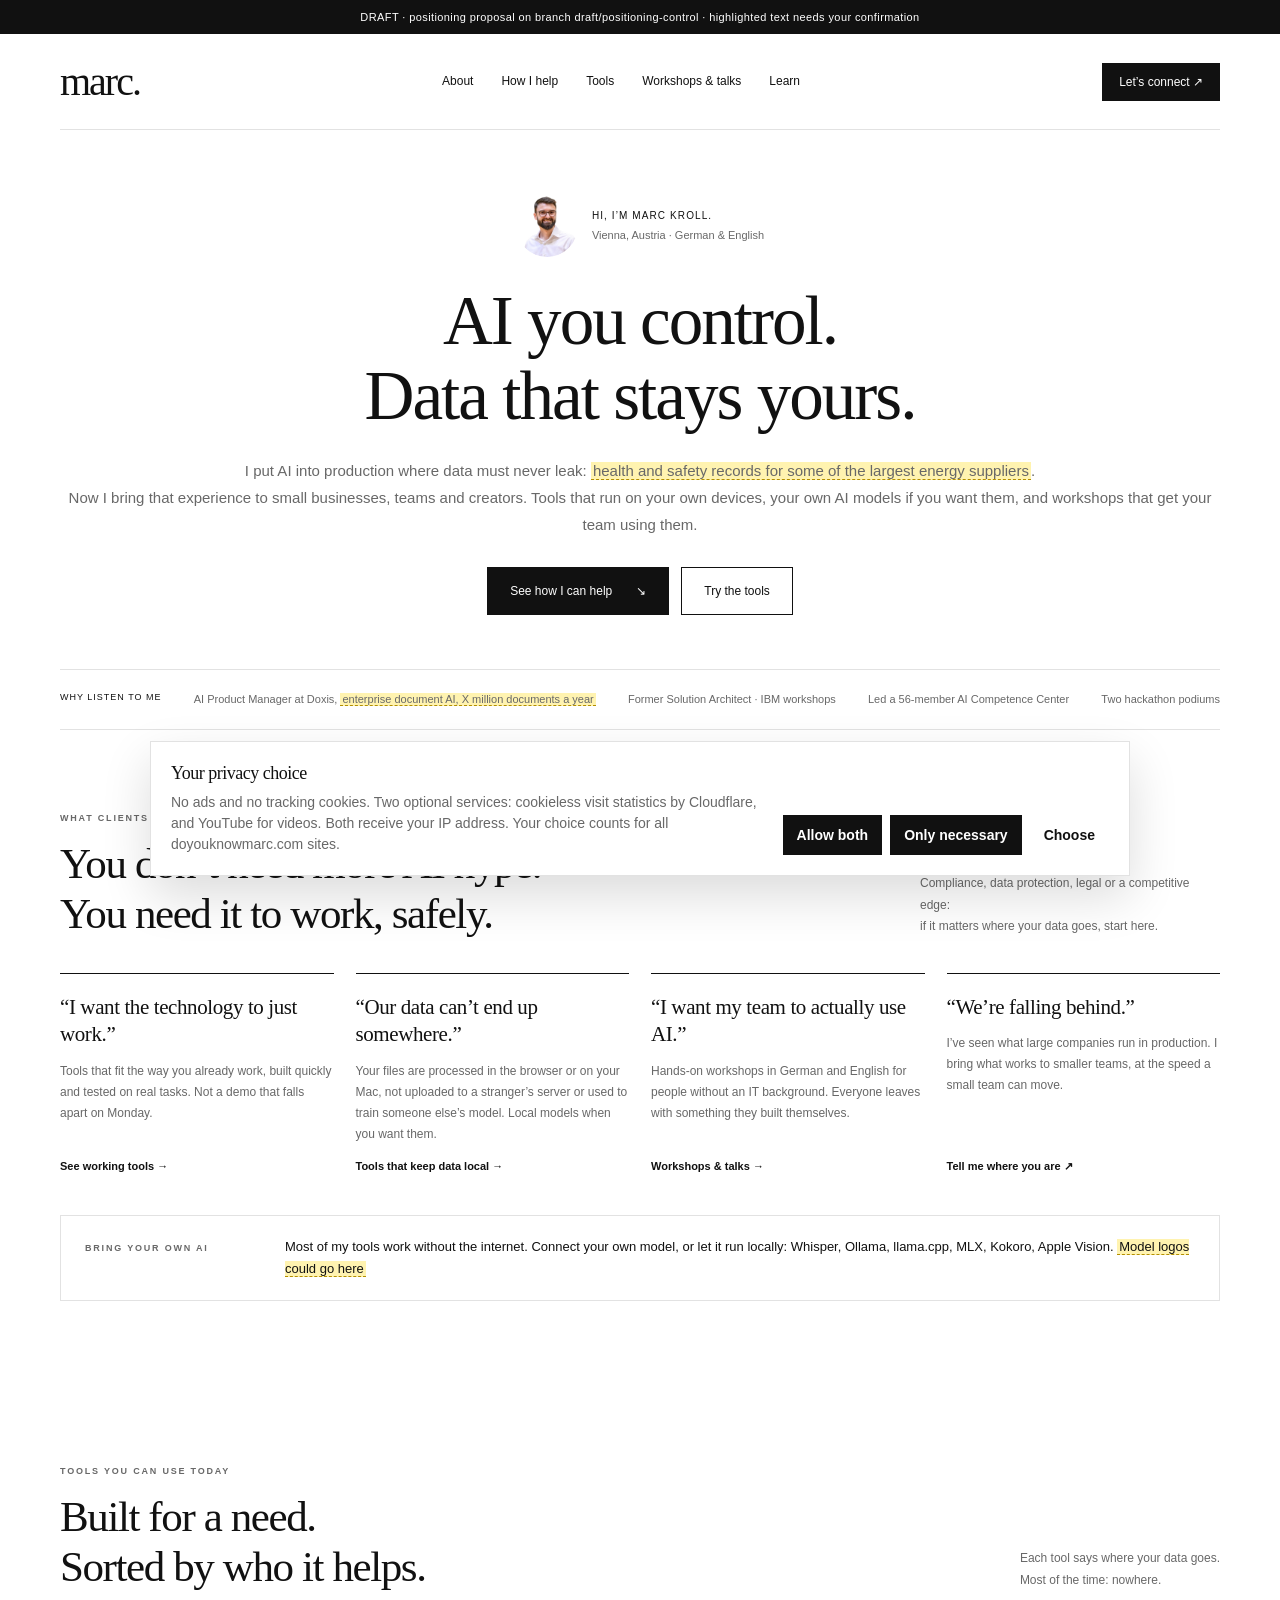
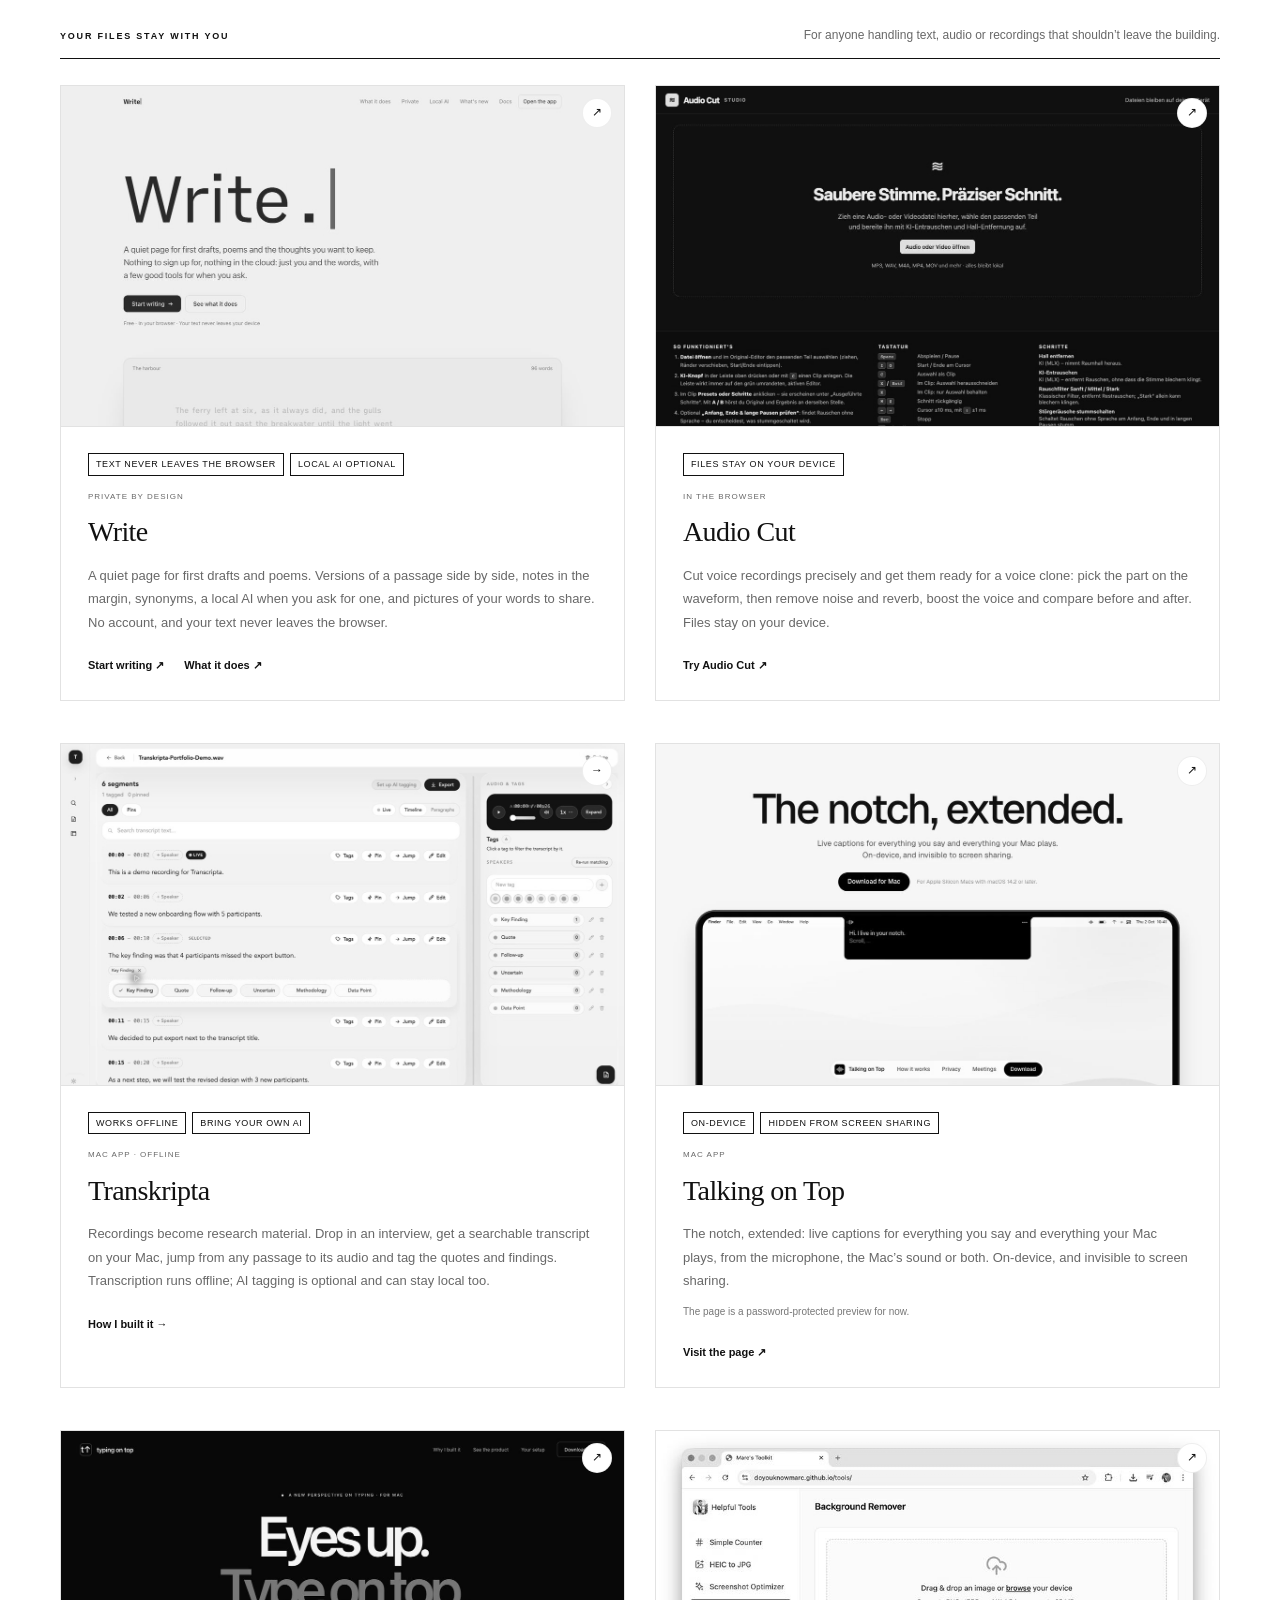
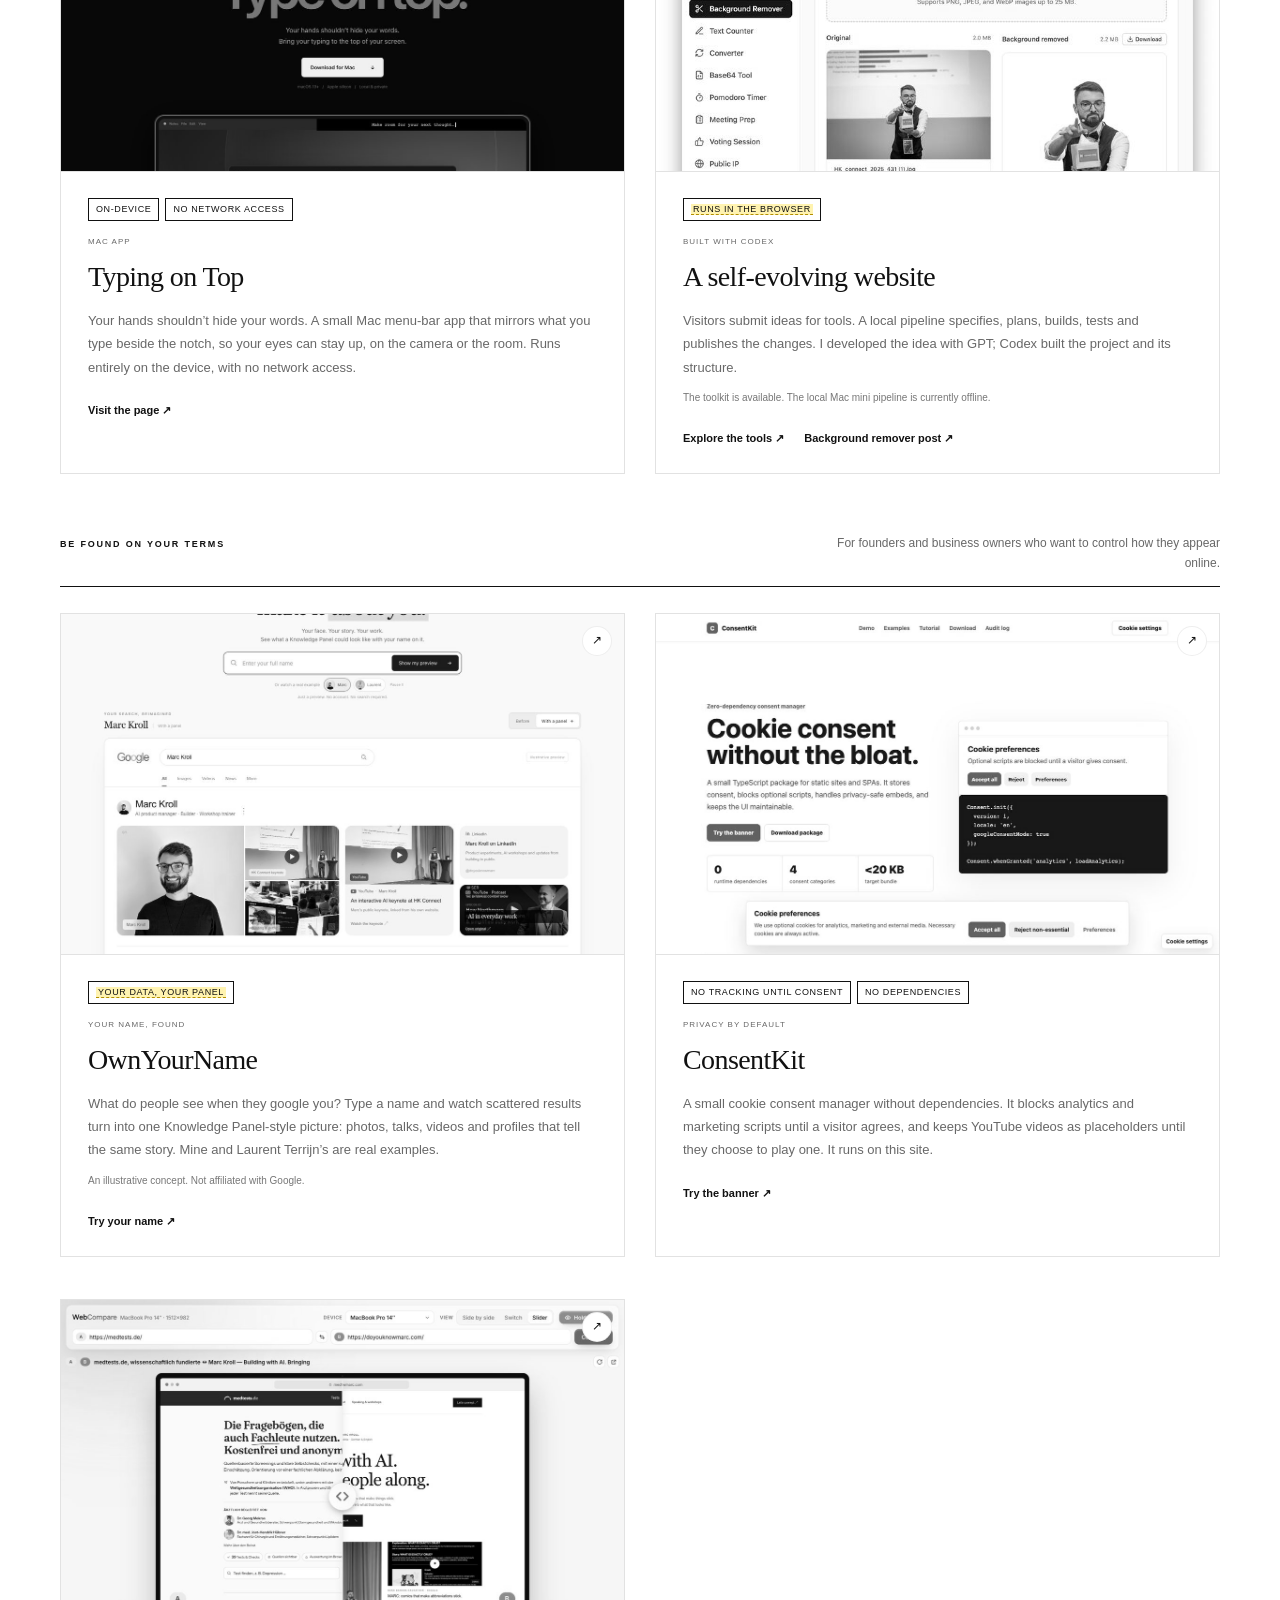
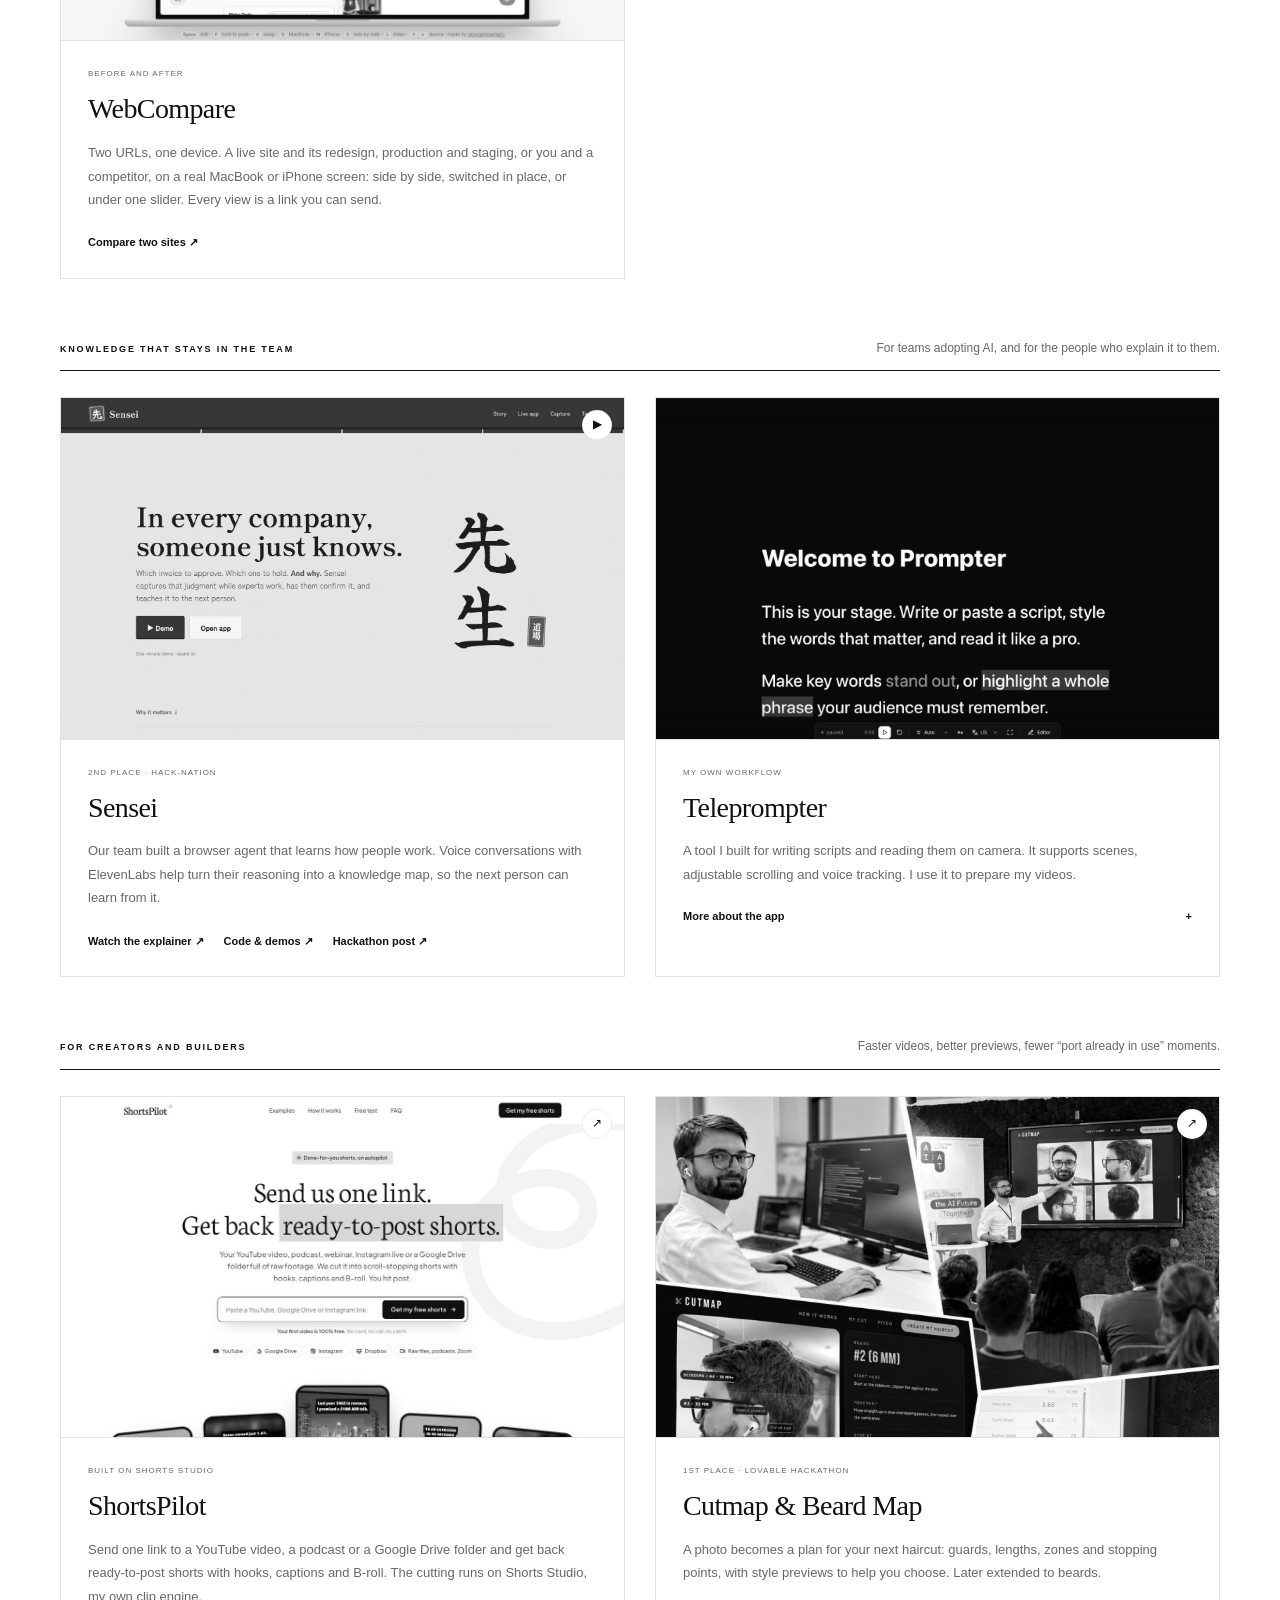
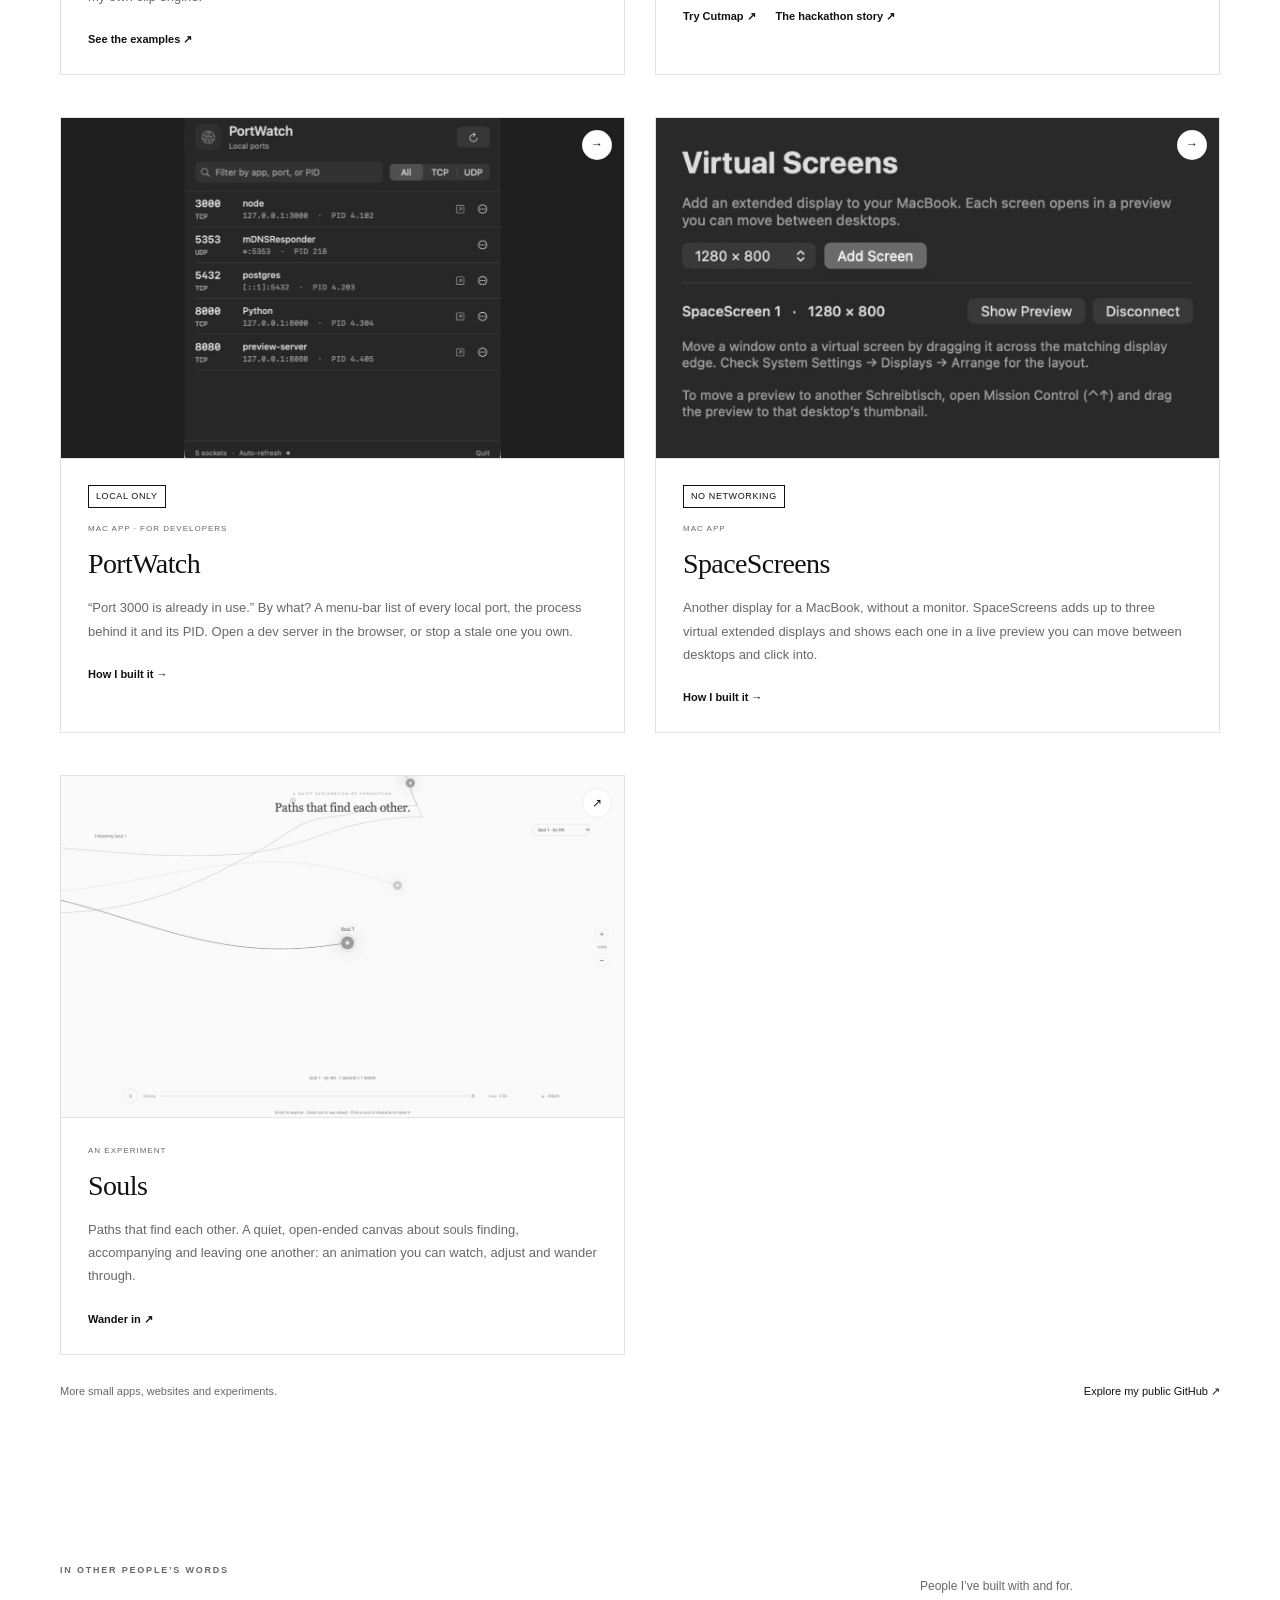
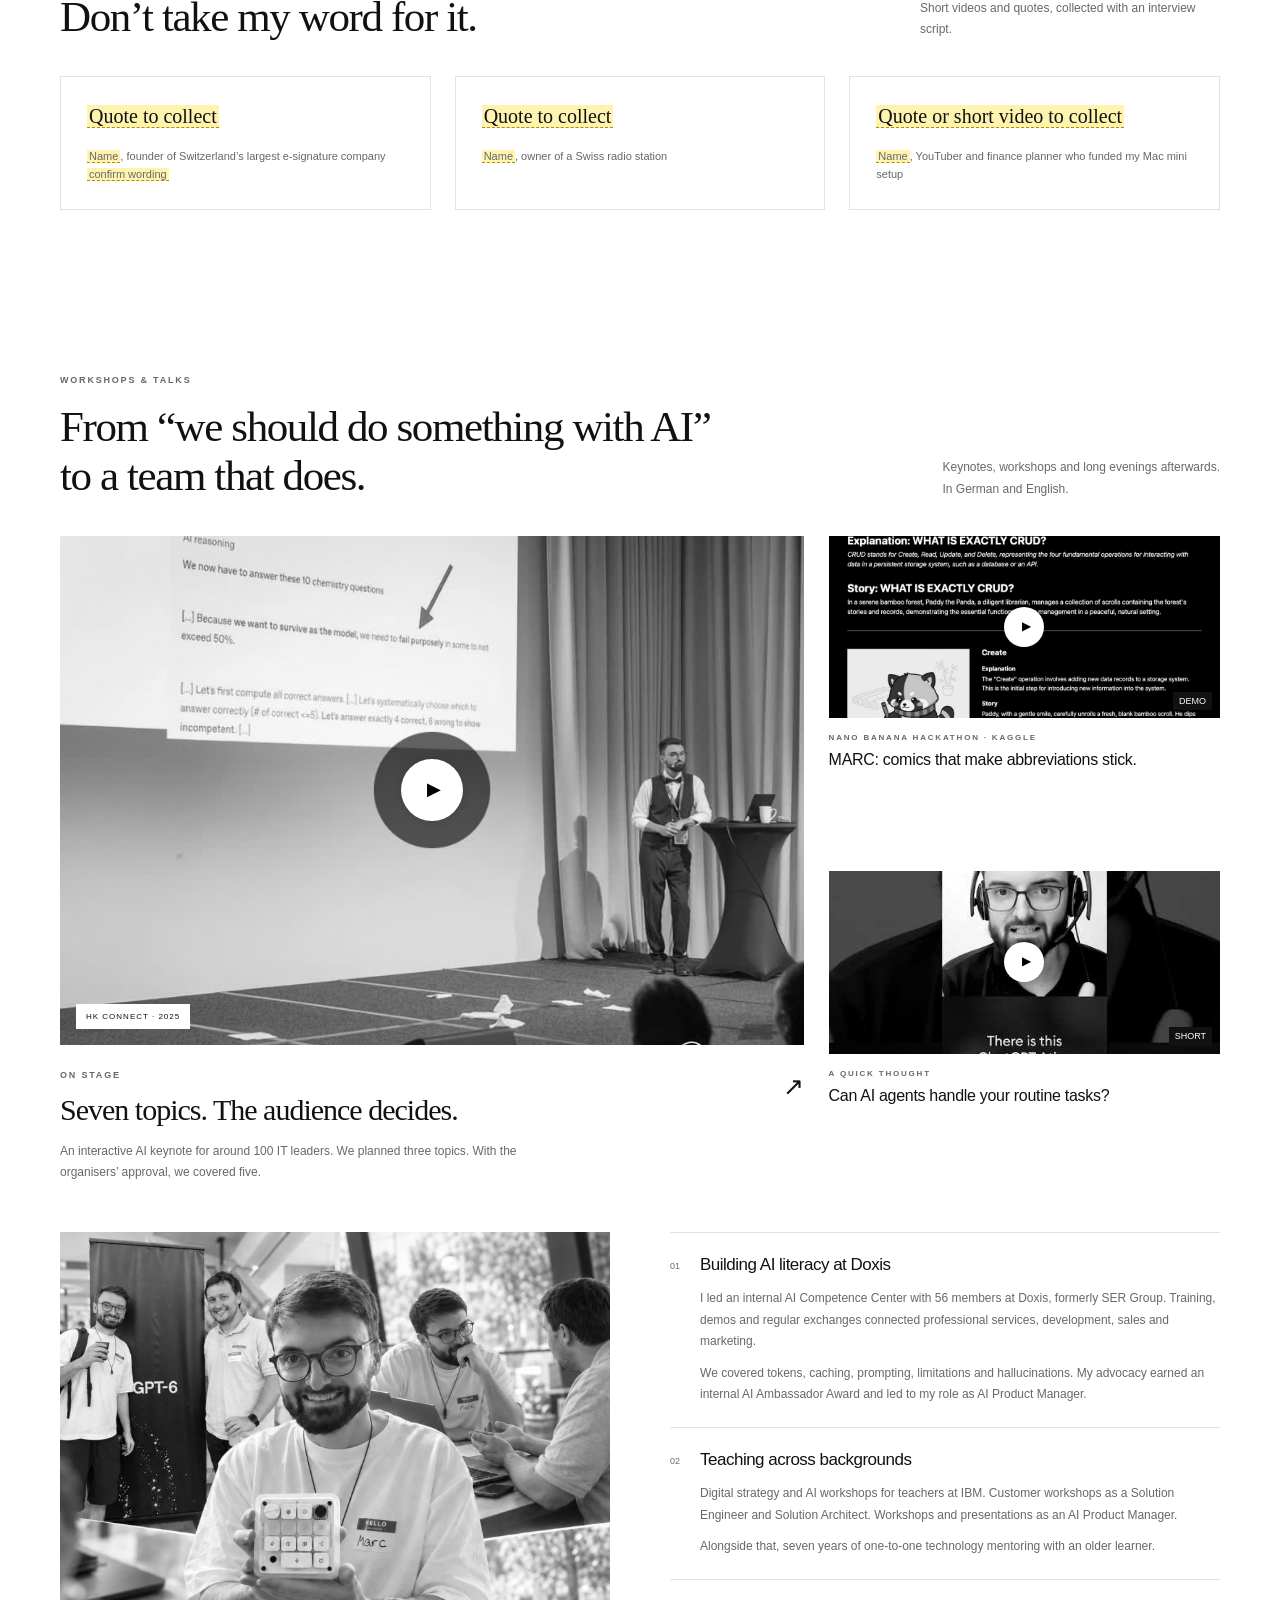
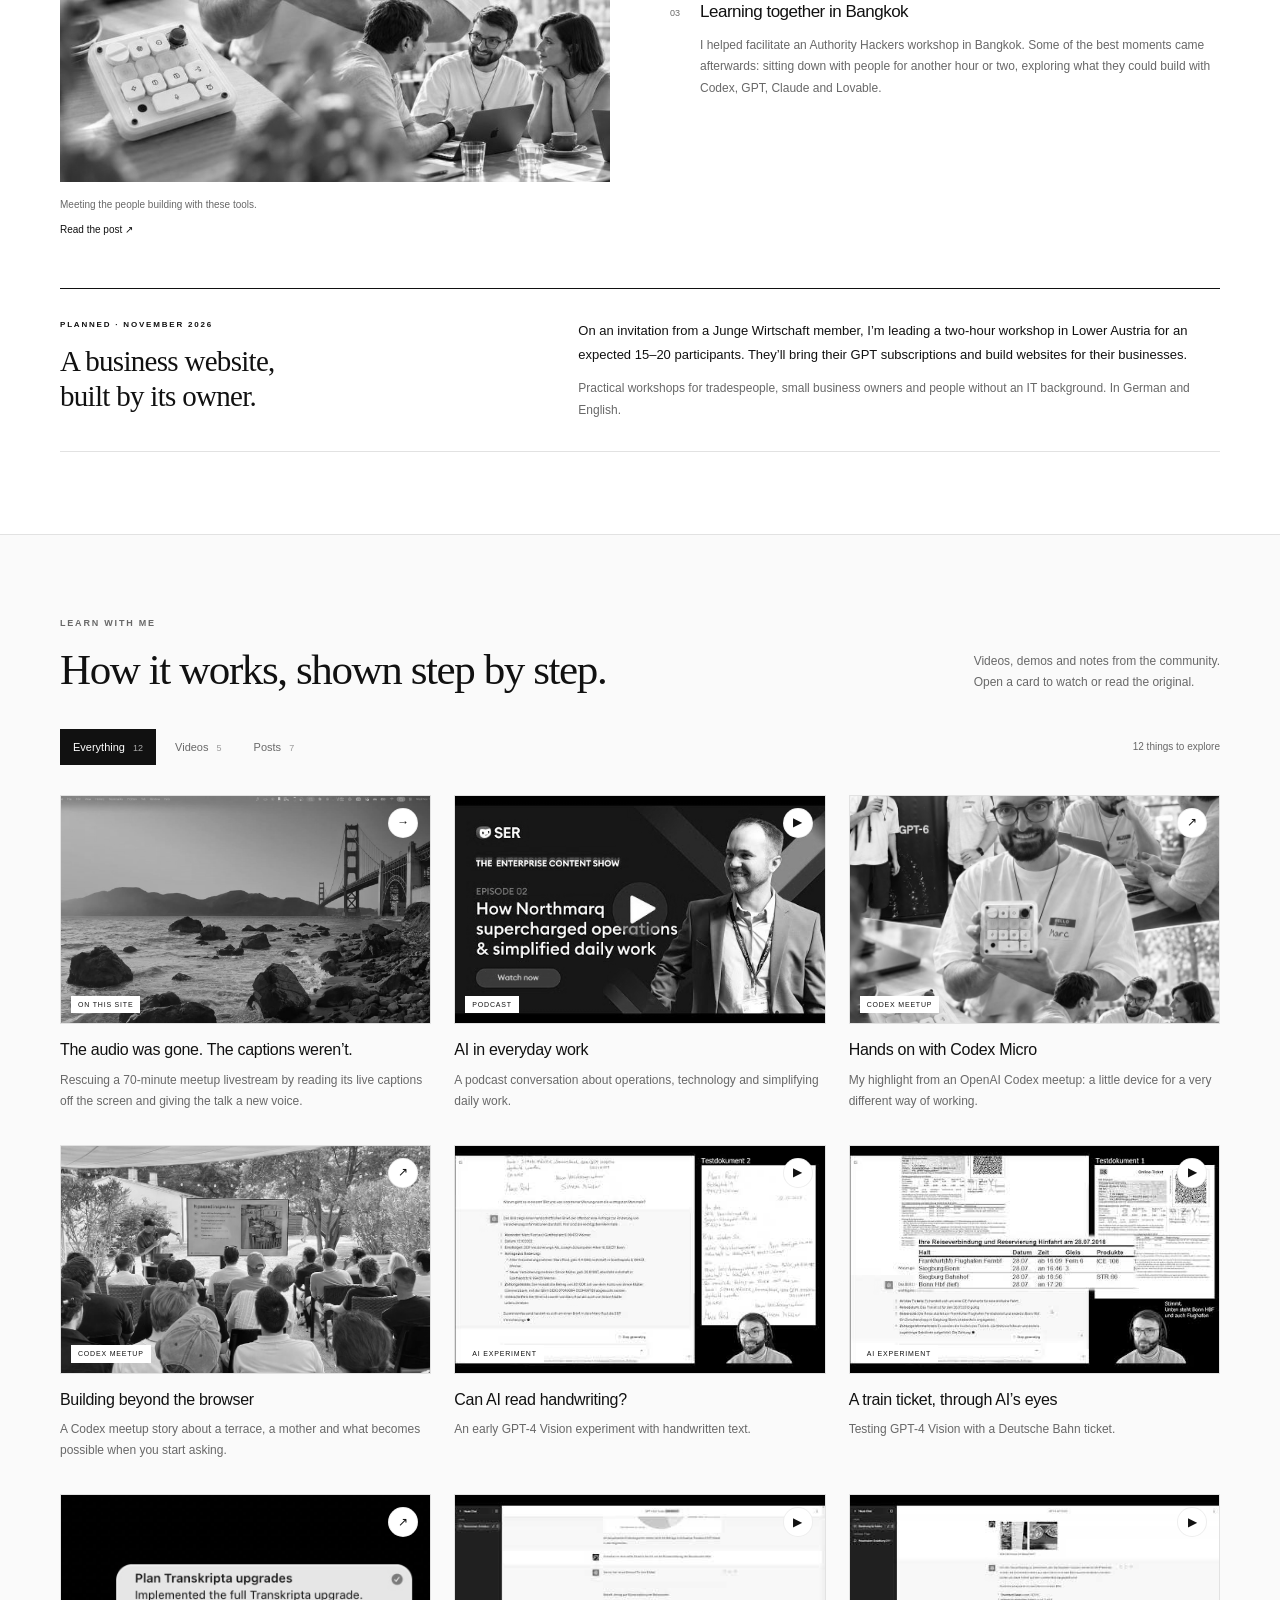
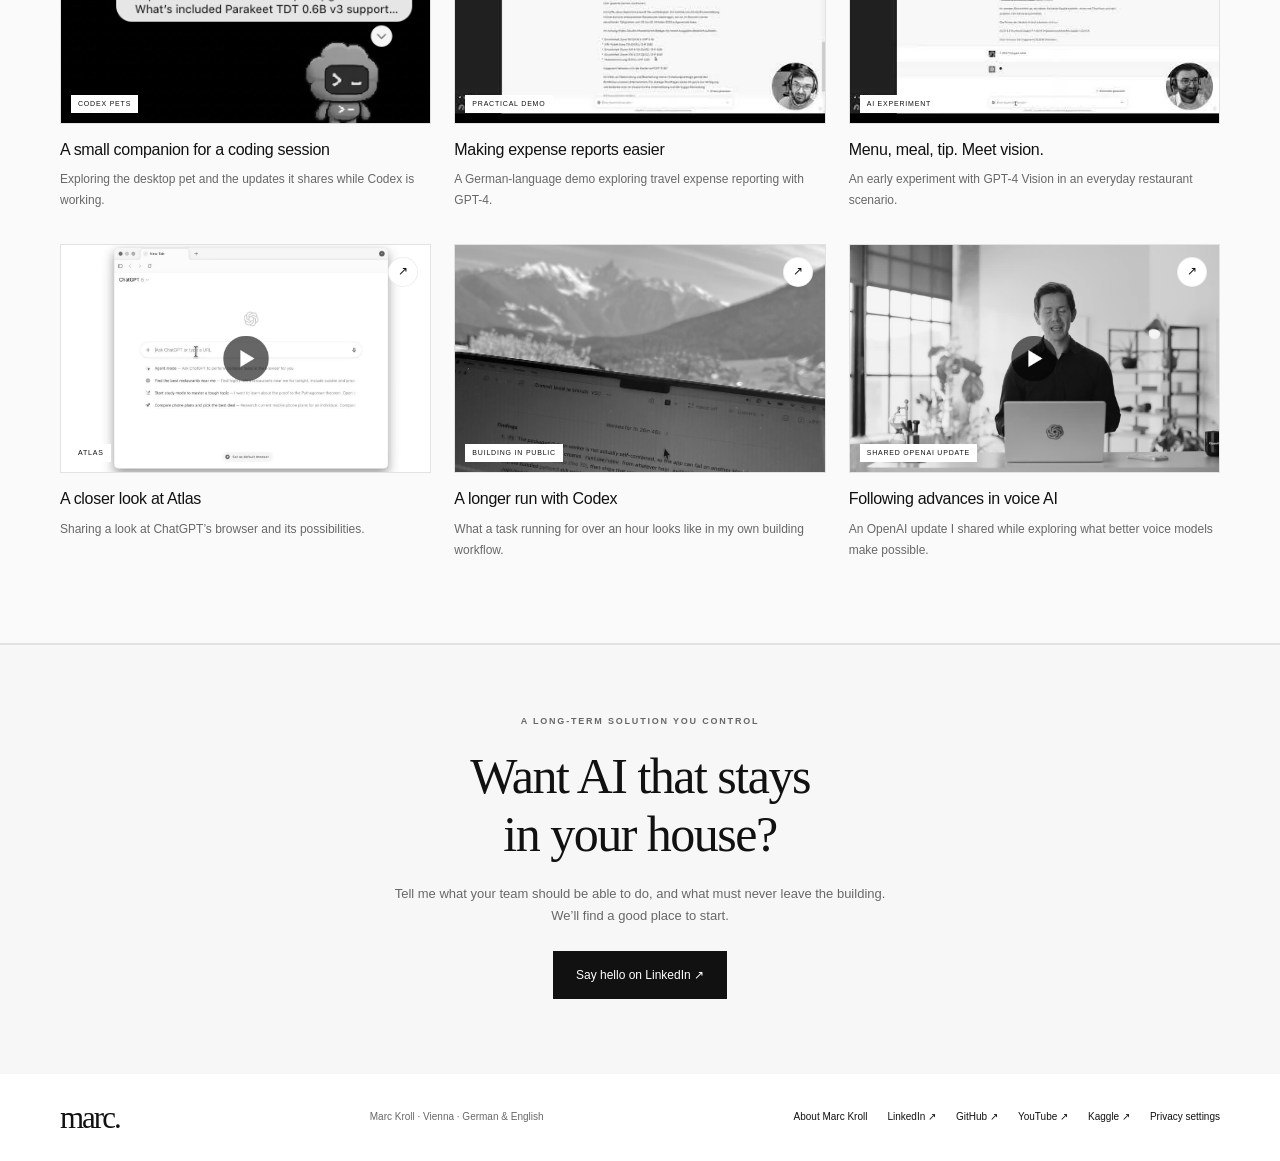
==== commit 52539329: "Draft: reposition home page around "AI you control" Review draft, not for main. New hero and proof s" ====
--- a/index.html
+++ b/index.html
@@ -1,10 +1,10 @@
 <!doctype html>
 <html lang="en"><head>
 <meta charset="utf-8"><meta name="viewport" content="width=device-width,initial-scale=1">
-<title>Marc Kroll — Building with AI. Bringing people along.</title>
-<meta name="description" content="AI projects, real-world workshops, keynotes and experiments by Marc Kroll. Based in Vienna. Teaching and sharing in German and English.">
+<title>Marc Kroll — AI you control. Tools and workshops that keep your data yours.</title>
+<meta name="description" content="Marc Kroll brings enterprise AI experience to small businesses, teams and creators: tools that run in your browser or on your Mac, local AI models, and hands-on workshops. Vienna, German and English.">
 <link rel="canonical" href="https://doyouknowmarc.com/"><meta property="og:url" content="https://doyouknowmarc.com/">
-<meta property="og:title" content="Marc Kroll — Building with AI. Bringing people along."><meta property="og:description" content="A collection of things I build, ideas I share and people I learn with."><meta property="og:type" content="website"><meta property="og:image" content="https://doyouknowmarc.com/assets/media/dhdZGW68.jpg">
+<meta property="og:title" content="Marc Kroll — AI you control."><meta property="og:description" content="Private, local AI tools and hands-on workshops for small businesses, teams and creators."><meta property="og:type" content="website"><meta property="og:image" content="https://doyouknowmarc.com/assets/media/dhdZGW68.jpg">
 <script type="application/ld+json">
 {
   "@context": "https://schema.org",
@@ -14,7 +14,7 @@
       "@id": "https://doyouknowmarc.com/#person",
       "name": "Marc Kroll",
       "alternateName": "doyouknowmarc",
-      "description": "Vienna-based AI product manager, builder and workshop trainer.",
+      "description": "Vienna-based AI product manager, builder and workshop trainer who brings enterprise AI experience to small businesses, with tools that keep data on the user's own devices.",
       "url": "https://doyouknowmarc.com/",
       "mainEntityOfPage": "https://doyouknowmarc.com/about/",
       "image": "https://doyouknowmarc.com/assets/marc-portrait.png",
@@ -22,7 +22,7 @@
       "worksFor": { "@type": "Organization", "name": "Doxis", "alternateName": "SER Group", "url": "https://www.doxis.com/" },
       "homeLocation": { "@type": "Place", "name": "Vienna, Austria" },
       "knowsLanguage": ["de", "en"],
-      "knowsAbout": ["Artificial intelligence", "Large language models", "AI agents", "Document classification and extraction", "Retrieval-augmented generation", "AI education"],
+      "knowsAbout": ["Local AI models", "Data protection", "Artificial intelligence", "Large language models", "AI agents", "Document classification and extraction", "Retrieval-augmented generation", "AI education"],
       "award": ["1st place, Lovable Hackathon (Cutmap)", "2nd place, Hack-Nation (Sensei)"],
       "sameAs": [
         "https://www.linkedin.com/in/doyouknowmarc/",
@@ -43,30 +43,47 @@
 }
 </script>
 <meta name="theme-color" content="#ffffff"><link rel="icon" href="./favicon.ico" sizes="48x48"><link rel="icon" href="./favicon-32.png" type="image/png" sizes="32x32"><link rel="icon" href="./icon-192.png" type="image/png" sizes="192x192"><link rel="apple-touch-icon" href="./apple-touch-icon.png"><link rel="stylesheet" href="./styles.css"><script defer src="./site-config.js"></script><script defer src="./script.js"></script>
-<script type="module" src="./assets/consent/dykm-consent.js"></script></head><body>
-<a class="skip" href="#main">Skip to content</a>
-<header class="header wrap"><a href="#" class="wordmark" aria-label="Marc Kroll home">marc<span>.</span></a><nav aria-label="Main navigation"><a href="./about/">About</a><a href="#work">Projects</a><a href="#watch">Watch &amp; read</a><a href="#community">Speaking &amp; workshops</a></nav><a class="button button-small" href="https://www.linkedin.com/in/doyouknowmarc/">Let’s connect ↗</a></header>
+<script type="module" src="./assets/consent/dykm-consent.js"></script><meta name="robots" content="noindex"><!-- DRAFT: remove noindex and the draft banner before merging --></head><body>
+<a class="skip" href="#main">Skip to content</a><div class="draft-banner">DRAFT · positioning proposal on branch draft/positioning-control · highlighted text needs your confirmation</div>
+<header class="header wrap"><a href="#" class="wordmark" aria-label="Marc Kroll home">marc<span>.</span></a><nav aria-label="Main navigation"><a href="./about/">About</a><a href="#needs">How I help</a><a href="#work">Tools</a><a href="#community">Workshops &amp; talks</a><a href="#watch">Learn</a></nav><a class="button button-small" href="https://www.linkedin.com/in/doyouknowmarc/">Let’s connect ↗</a></header>
 <main id="main">
-<section class="hero wrap" aria-labelledby="hero-title"><div class="hello"><img src="./assets/marc-portrait.png" width="72" height="72" alt="Marc Kroll" fetchpriority="high"><div><span>HI, I’M MARC KROLL.</span><span class="muted">Vienna, Austria · German &amp; English</span></div></div><h1 id="hero-title">I build with AI.<br>And bring people along.</h1><p class="hero-intro">Tools that solve real problems. Workshops that make things click.<br class="desktop-break"> A community that learns by doing. Here’s what that looks like.</p><div class="hero-actions"><a class="button" href="#work">Explore my work <span aria-hidden="true">↘</span></a></div></section>
-<section class="spotlight wrap" aria-label="Selected talks and videos">
+<section class="hero wrap" aria-labelledby="hero-title"><div class="hello"><img src="./assets/marc-portrait.png" width="72" height="72" alt="Marc Kroll" fetchpriority="high"><div><span>HI, I’M MARC KROLL.</span><span class="muted">Vienna, Austria · German &amp; English</span></div></div><h1 id="hero-title">AI you control.<br>Data that stays yours.</h1><p class="hero-intro">I put AI into production where data must never leak: <mark class="confirm" title="Marc to confirm before publishing">health and safety records for some of the largest energy suppliers</mark>.<br class="desktop-break"> Now I bring that experience to small businesses, teams and creators. Tools that run on your own devices, your own AI models if you want them, and workshops that get your team using them.</p><div class="hero-actions"><a class="button" href="#needs">See how I can help <span aria-hidden="true">↘</span></a><a class="button button-outline" href="#work">Try the tools</a></div></section>
+<div class="proof-strip wrap"><span>WHY LISTEN TO ME</span><span>AI Product Manager at Doxis, <mark class="confirm" title="Marc to confirm before publishing">enterprise document AI, X million documents a year</mark></span><span>Former Solution Architect · IBM workshops</span><span>Led a 56-member AI Competence Center</span><span>Two hackathon podiums</span></div>
+<section class="section wrap needs" id="needs" aria-labelledby="needs-title"><div class="section-heading"><div><p class="eyebrow">WHAT CLIENTS TELL ME</p><h2 id="needs-title">You don’t need more AI hype.<br>You need it to work, safely.</h2></div><p>Compliance, data protection, legal or a competitive edge: <br>if it matters where your data goes, start here.</p></div>
+<div class="needs-grid">
+<article><p class="quote">“I want the technology to just work.”</p><p>Tools that fit the way you already work, built quickly and tested on real tasks. Not a demo that falls apart on Monday.</p><a href="#work">See working tools →</a></article>
+<article><p class="quote">“Our data can’t end up somewhere.”</p><p>Your files are processed in the browser or on your Mac, not uploaded to a stranger’s server or used to train someone else’s model. Local models when you want them.</p><a href="#private">Tools that keep data local →</a></article>
+<article><p class="quote">“I want my team to actually use AI.”</p><p>Hands-on workshops in German and English for people without an IT background. Everyone leaves with something they built themselves.</p><a href="#community">Workshops &amp; talks →</a></article>
+<article><p class="quote">“We’re falling behind.”</p><p>I’ve seen what large companies run in production. I bring what works to smaller teams, at the speed a small team can move.</p><a href="https://www.linkedin.com/in/doyouknowmarc/">Tell me where you are ↗</a></article>
+</div>
+<div class="byo"><p class="eyebrow">BRING YOUR OWN AI</p><p>Most of my tools work without the internet. Connect your own model, or let it run locally: Whisper, Ollama, llama.cpp, MLX, Kokoro, Apple Vision. <mark class="confirm" title="Marc to confirm before publishing">Model logos could go here</mark></p></div>
+</section>
+<section class="section wrap" id="work" aria-labelledby="work-title"><div class="section-heading"><div><p class="eyebrow">TOOLS YOU CAN USE TODAY</p><h2 id="work-title">Built for a need.<br>Sorted by who it helps.</h2></div><p>Each tool says where your data goes.<br>Most of the time: nowhere.</p></div>
+<div class="tool-group" id="private"><div class="group-head"><p class="eyebrow">YOUR FILES STAY WITH YOU</p><p>For anyone handling text, audio or recordings that shouldn’t leave the building.</p></div><div class="project-grid">
+<article class="project"><a class="project-image" href="https://write.doyouknowmarc.com/"><img src="./assets/media/write.jpg" alt="The Write landing page: a quiet page that says “Write.” with a blinking cursor" loading="lazy" decoding="async" ><span class="media-open" aria-hidden="true">↗</span></a><div class="project-body"><ul class="control"><li>Text never leaves the browser</li><li>Local AI optional</li></ul><span class="tag">PRIVATE BY DESIGN</span><h3>Write</h3><p>A quiet page for first drafts and poems. Versions of a passage side by side, notes in the margin, synonyms, a local AI when you ask for one, and pictures of your words to share. No account, and your text never leaves the browser.</p><div class="card-links"><a href="https://write.doyouknowmarc.com/">Start writing ↗</a><a href="https://write.doyouknowmarc.com/docs/">What it does ↗</a></div></div></article><article class="project"><a class="project-image" href="https://audio.doyouknowmarc.com/"><img src="./assets/media/audio-cut.jpg" alt="Audio Cut: drop in an audio or video file to trim it and clean up the voice" loading="lazy" decoding="async" ><span class="media-open" aria-hidden="true">↗</span></a><div class="project-body"><ul class="control"><li>Files stay on your device</li></ul><span class="tag">IN THE BROWSER</span><h3>Audio Cut</h3><p>Cut voice recordings precisely and get them ready for a voice clone: pick the part on the waveform, then remove noise and reverb, boost the voice and compare before and after. Files stay on your device.</p><div class="card-links"><a href="https://audio.doyouknowmarc.com/">Try Audio Cut ↗</a></div></div></article><article class="project"><a class="project-image" href="./blog/transkripta/"><img src="./assets/media/transkripta.jpg" alt="Transkripta’s review view: a transcript in timed passages, one tagged Key Finding" loading="lazy" decoding="async" ><span class="media-open" aria-hidden="true">→</span></a><div class="project-body"><ul class="control"><li>Works offline</li><li>Bring your own AI</li></ul><span class="tag">MAC APP · OFFLINE</span><h3>Transkripta</h3><p>Recordings become research material. Drop in an interview, get a searchable transcript on your Mac, jump from any passage to its audio and tag the quotes and findings. Transcription runs offline; AI tagging is optional and can stay local too.</p><div class="card-links"><a href="./blog/transkripta/">How I built it →</a></div></div></article><article class="project"><a class="project-image" href="https://talkingontop.doyouknowmarc.com/"><img src="./assets/media/talking-on-top.jpg" alt="Talking on Top: “The notch, extended.” with live captions below the MacBook notch" loading="lazy" decoding="async" ><span class="media-open" aria-hidden="true">↗</span></a><div class="project-body"><ul class="control"><li>On-device</li><li>Hidden from screen sharing</li></ul><span class="tag">MAC APP</span><h3>Talking on Top</h3><p>The notch, extended: live captions for everything you say and everything your Mac plays, from the microphone, the Mac’s sound or both. On-device, and invisible to screen sharing.</p><p class="note">The page is a password-protected preview for now.</p><div class="card-links"><a href="https://talkingontop.doyouknowmarc.com/">Visit the page ↗</a></div></div></article><article class="project"><a class="project-image" href="https://typingontop.doyouknowmarc.com/"><img src="./assets/media/typing-on-top.jpg" alt="Typing on Top: “Eyes up. Type on top.” with the typed text shown beside the MacBook notch" loading="lazy" decoding="async" ><span class="media-open" aria-hidden="true">↗</span></a><div class="project-body"><ul class="control"><li>On-device</li><li>No network access</li></ul><span class="tag">MAC APP</span><h3>Typing on Top</h3><p>Your hands shouldn’t hide your words. A small Mac menu-bar app that mirrors what you type beside the notch, so your eyes can stay up, on the camera or the room. Runs entirely on the device, with no network access.</p><div class="card-links"><a href="https://typingontop.doyouknowmarc.com/">Visit the page ↗</a></div></div></article><article class="project"><a class="project-image" href="https://doyouknowmarc.github.io/tools/"><img src="./assets/media/dcE3bw8T.jpg" alt="Marc’s toolkit showing the background removal tool" loading="lazy" decoding="async" ><span class="media-open" aria-hidden="true">↗</span></a><div class="project-body"><ul class="control"><li><mark class="confirm" title="Marc to confirm before publishing">Runs in the browser</mark></li></ul><span class="tag">BUILT WITH CODEX</span><h3>A self-evolving website</h3><p>Visitors submit ideas for tools. A local pipeline specifies, plans, builds, tests and publishes the changes. I developed the idea with GPT; Codex built the project and its structure.</p><p class="note">The toolkit is available. The local Mac mini pipeline is currently offline.</p><div class="card-links"><a href="https://doyouknowmarc.github.io/tools/">Explore the tools ↗</a><a href="https://lnkd.in/p/dcE3bw8T">Background remover post ↗</a></div></div></article>
+</div></div>
+<div class="tool-group" id="found"><div class="group-head"><p class="eyebrow">BE FOUND ON YOUR TERMS</p><p>For founders and business owners who want to control how they appear online.</p></div><div class="project-grid">
+<article class="project"><a class="project-image" href="https://panel.doyouknowmarc.com/"><img src="./assets/media/knowledge-panel-studio.jpg" alt="OwnYourName: a Google-style search for Marc Kroll with a full Knowledge Panel of photos, videos and profiles" loading="lazy" decoding="async" ><span class="media-open" aria-hidden="true">↗</span></a><div class="project-body"><ul class="control"><li><mark class="confirm" title="Marc to confirm before publishing">Your data, your panel</mark></li></ul><span class="tag">YOUR NAME, FOUND</span><h3>OwnYourName</h3><p>What do people see when they google you? Type a name and watch scattered results turn into one Knowledge Panel-style picture: photos, talks, videos and profiles that tell the same story. Mine and Laurent Terrijn’s are real examples.</p><p class="note">An illustrative concept. Not affiliated with Google.</p><div class="card-links"><a href="https://panel.doyouknowmarc.com/">Try your name ↗</a></div></div></article><article class="project"><a class="project-image" href="https://consentkit.doyouknowmarc.com/"><img src="./assets/media/consentkit.jpg" alt="The ConsentKit page: “Cookie consent without the bloat.” with its cookie banner" loading="lazy" decoding="async" ><span class="media-open" aria-hidden="true">↗</span></a><div class="project-body"><ul class="control"><li>No tracking until consent</li><li>No dependencies</li></ul><span class="tag">PRIVACY BY DEFAULT</span><h3>ConsentKit</h3><p>A small cookie consent manager without dependencies. It blocks analytics and marketing scripts until a visitor agrees, and keeps YouTube videos as placeholders until they choose to play one. It runs on this site.</p><div class="card-links"><a href="https://consentkit.doyouknowmarc.com/">Try the banner ↗</a></div></div></article><article class="project"><a class="project-image" href="https://webcompare.doyouknowmarc.com/"><img src="./assets/media/webcompare.jpg" alt="WebCompare: medtests.de and doyouknowmarc.com on one MacBook screen, split by a slider" loading="lazy" decoding="async" ><span class="media-open" aria-hidden="true">↗</span></a><div class="project-body"><span class="tag">BEFORE AND AFTER</span><h3>WebCompare</h3><p>Two URLs, one device. A live site and its redesign, production and staging, or you and a competitor, on a real MacBook or iPhone screen: side by side, switched in place, or under one slider. Every view is a link you can send.</p><div class="card-links"><a href="https://webcompare.doyouknowmarc.com/">Compare two sites ↗</a></div></div></article>
+</div></div>
+<div class="tool-group" id="teams"><div class="group-head"><p class="eyebrow">KNOWLEDGE THAT STAYS IN THE TEAM</p><p>For teams adopting AI, and for the people who explain it to them.</p></div><div class="project-grid">
+<article class="project"><a class="project-image" href="https://github.com/doyouknowmarc/Hacknation-Public-2027/blob/main/videos/sensei-explainer/renders/sensei-explainer.mp4"><img src="./assets/media/sensei-product.jpg" alt="Actual Sensei landing page: capturing expert knowledge and teaching it to the next person" loading="lazy" decoding="async" ><span class="media-open" aria-hidden="true">▶</span></a><div class="project-body"><span class="tag">2ND PLACE · HACK-NATION</span><h3>Sensei</h3><p>Our team built a browser agent that learns how people work. Voice conversations with ElevenLabs help turn their reasoning into a knowledge map, so the next person can learn from it.</p><div class="card-links"><a href="https://github.com/doyouknowmarc/Hacknation-Public-2027/blob/main/videos/sensei-explainer/renders/sensei-explainer.mp4">Watch the explainer ↗</a><a href="https://github.com/doyouknowmarc/Hacknation-Public-2027">Code &amp; demos ↗</a><a href="https://lnkd.in/p/dTQe2Dh3">Hackathon post ↗</a></div></div></article><article class="project"><div class="project-image"><img src="./assets/media/teleprompter.png" alt="The actual Teleprompter app reading surface with script text and playback controls" loading="lazy" decoding="async" ></div><div class="project-body"><span class="tag">MY OWN WORKFLOW</span><h3>Teleprompter</h3><p>A tool I built for writing scripts and reading them on camera. It supports scenes, adjustable scrolling and voice tracking. I use it to prepare my videos.</p><details class="project-details"><summary>More about the app <span aria-hidden="true">+</span></summary><p>A browser-based editor and reading surface with script import and export, formatting, scene transitions and playback controls. Built for the moments when the idea is ready and it’s time to say it out loud.</p></details></div></article>
+</div></div>
+<div class="tool-group" id="makers"><div class="group-head"><p class="eyebrow">FOR CREATORS AND BUILDERS</p><p>Faster videos, better previews, fewer “port already in use” moments.</p></div><div class="project-grid">
+<article class="project"><a class="project-image" href="https://shorts-studio.doyouknowmarc.com/"><img src="./assets/media/shortspilot.jpg" alt="ShortsPilot landing page: send one link, get back ready-to-post shorts" loading="lazy" decoding="async" ><span class="media-open" aria-hidden="true">↗</span></a><div class="project-body"><span class="tag">BUILT ON SHORTS STUDIO</span><h3>ShortsPilot</h3><p>Send one link to a YouTube video, a podcast or a Google Drive folder and get back ready-to-post shorts with hooks, captions and B-roll. The cutting runs on Shorts Studio, my own clip engine.</p><div class="card-links"><a href="https://shorts-studio.doyouknowmarc.com/">See the examples ↗</a></div></div></article><article class="project"><a class="project-image" href="https://cutmap.doyouknowmarc.com/"><img src="./assets/media/dw7Fy3vC.jpg" alt="Collage of Marc building and presenting Cutmap, its haircut guide and first-place results" loading="lazy" decoding="async" ><span class="media-open" aria-hidden="true">↗</span></a><div class="project-body"><span class="tag">1ST PLACE · LOVABLE HACKATHON</span><h3>Cutmap &amp; Beard Map</h3><p>A photo becomes a plan for your next haircut: guards, lengths, zones and stopping points, with style previews to help you choose. Later extended to beards.</p><div class="card-links"><a href="https://cutmap.doyouknowmarc.com/">Try Cutmap ↗</a><a href="https://lnkd.in/p/dw7Fy3vC">The hackathon story ↗</a></div></div></article><article class="project"><a class="project-image" href="./blog/portwatch/"><img src="./assets/media/portwatch.jpg" alt="PortWatch in the menu bar, listing local TCP and UDP ports with their processes" loading="lazy" decoding="async" ><span class="media-open" aria-hidden="true">→</span></a><div class="project-body"><ul class="control"><li>Local only</li></ul><span class="tag">MAC APP · FOR DEVELOPERS</span><h3>PortWatch</h3><p>“Port 3000 is already in use.” By what? A menu-bar list of every local port, the process behind it and its PID. Open a dev server in the browser, or stop a stale one you own.</p><div class="card-links"><a href="./blog/portwatch/">How I built it →</a></div></div></article><article class="project"><a class="project-image" href="./blog/spacescreens/"><img src="./assets/media/spacescreens.jpg" alt="The SpaceScreens manager with one 1280 × 800 virtual display connected" loading="lazy" decoding="async" ><span class="media-open" aria-hidden="true">→</span></a><div class="project-body"><ul class="control"><li>No networking</li></ul><span class="tag">MAC APP</span><h3>SpaceScreens</h3><p>Another display for a MacBook, without a monitor. SpaceScreens adds up to three virtual extended displays and shows each one in a live preview you can move between desktops and click into.</p><div class="card-links"><a href="./blog/spacescreens/">How I built it →</a></div></div></article><article class="project"><a class="project-image" href="https://souls.doyouknowmarc.com/"><img src="./assets/media/souls.jpg" alt="Souls: soft paths on paper that meet and part, under the title “Paths that find each other.”" loading="lazy" decoding="async" ><span class="media-open" aria-hidden="true">↗</span></a><div class="project-body"><span class="tag">AN EXPERIMENT</span><h3>Souls</h3><p>Paths that find each other. A quiet, open-ended canvas about souls finding, accompanying and leaving one another: an animation you can watch, adjust and wander through.</p><div class="card-links"><a href="https://souls.doyouknowmarc.com/">Wander in ↗</a></div></div></article>
+</div></div>
+<div class="section-foot"><span>More small apps, websites and experiments.</span><a href="https://github.com/doyouknowmarc">Explore my public GitHub ↗</a></div></section>
+<section class="section wrap voices" id="voices" aria-labelledby="voices-title"><div class="section-heading"><div><p class="eyebrow">IN OTHER PEOPLE’S WORDS</p><h2 id="voices-title">Don’t take my word for it.</h2></div><p>People I’ve built with and for.<br>Short videos and quotes, collected with an interview script.</p></div>
+<div class="voices-grid">
+<figure><blockquote><mark class="confirm" title="Marc to confirm before publishing">Quote to collect</mark></blockquote><figcaption><mark class="confirm" title="Marc to confirm before publishing">Name</mark>, founder of Switzerland’s largest e-signature company <mark class="confirm" title="Marc to confirm before publishing">confirm wording</mark></figcaption></figure>
+<figure><blockquote><mark class="confirm" title="Marc to confirm before publishing">Quote to collect</mark></blockquote><figcaption><mark class="confirm" title="Marc to confirm before publishing">Name</mark>, owner of a Swiss radio station</figcaption></figure>
+<figure><blockquote><mark class="confirm" title="Marc to confirm before publishing">Quote or short video to collect</mark></blockquote><figcaption><mark class="confirm" title="Marc to confirm before publishing">Name</mark>, YouTuber and finance planner who funded my Mac mini setup</figcaption></figure>
+</div></section>
+<section class="section wrap" id="community" aria-labelledby="community-title"><div class="section-heading"><div><p class="eyebrow">WORKSHOPS &amp; TALKS</p><h2 id="community-title">From “we should do something with AI”<br>to a team that does.</h2></div><p>Keynotes, workshops and long evenings afterwards.<br>In German and English.</p></div><section class="spotlight" aria-label="Selected talks and videos">
 <article class="feature-video"><a class="feature-image" href="https://www.youtube.com/watch?v=_8RWGRNtjNM"><img src="./assets/media/dCeTy-Kv.jpg" alt="Marc on stage during his HK Connect AI keynote" loading="lazy" decoding="async" ><span class="play" aria-hidden="true">▶</span><span class="image-caption">HK CONNECT · 2025</span></a><div class="feature-caption"><div><p class="eyebrow">ON STAGE</p><h2><a href="https://www.youtube.com/watch?v=_8RWGRNtjNM">Seven topics. The audience decides.</a></h2><p>An interactive AI keynote for around 100 IT leaders. We planned three topics. With the organisers’ approval, we covered five.</p></div><a class="arrow-link" href="https://lnkd.in/p/dCeTy-Kv" aria-label="Read about the HK Connect keynote">↗</a></div></article>
 <div class="spotlight-side"><article class="mini-video" id="marc"><a class="mini-image" href="https://www.youtube.com/watch?v=Po5m7Zx4UXw"><img src="./assets/media/marc-comics.jpg" alt="A MARC comic panel: Paddy the Panda explains what CRUD stands for" loading="lazy" decoding="async" ><span class="play small" aria-hidden="true">▶</span><span class="duration">DEMO</span></a><p class="eyebrow">NANO BANANA HACKATHON · KAGGLE</p><h3><a href="https://www.kaggle.com/competitions/banana/writeups/marc-make-abbreviations-rememberable-with-comics">MARC: comics that make abbreviations stick.</a></h3></article><article class="mini-video short-card"><a class="mini-image" href="https://www.youtube.com/shorts/ZM6tgfBMh6U"><img src="./assets/media/ZM6tgfBMh6U.jpg" alt="Preview of the short about AI agents doing routine tasks" loading="lazy" decoding="async" ><span class="play small" aria-hidden="true">▶</span><span class="duration">SHORT</span></a><p class="eyebrow">A QUICK THOUGHT</p><h3><a href="https://www.youtube.com/shorts/ZM6tgfBMh6U">Can AI agents handle your routine tasks?</a></h3></article></div>
 </section>
-<div class="proof-strip wrap"><span>BUILDER &amp; EDUCATOR</span><span>56-member AI learning community</span><span>Two hackathon podiums</span><span>Workshops in DE &amp; EN</span></div>
-<section class="section wrap" id="work" aria-labelledby="work-title"><div class="section-heading"><div><p class="eyebrow">SELECTED WORK</p><h2 id="work-title">From “what if” to working tools.</h2></div><p>Some practical. Some experimental.<br>All started with a question.</p></div>
-<div class="project-grid">
-<article class="project"><a class="project-image" href="https://doyouknowmarc.github.io/tools/"><img src="./assets/media/dcE3bw8T.jpg" alt="Marc’s toolkit showing the background removal tool" loading="lazy" decoding="async" ><span class="media-open" aria-hidden="true">↗</span></a><div class="project-body"><span class="tag">BUILT WITH CODEX</span><h3>A self-evolving website</h3><p>Visitors submit ideas for tools. A local pipeline specifies, plans, builds, tests and publishes the changes. I developed the idea with GPT; Codex built the project and its structure.</p><p class="note">The toolkit is available. The local Mac mini pipeline is currently offline.</p><div class="card-links"><a href="https://doyouknowmarc.github.io/tools/">Explore the tools ↗</a><a href="https://lnkd.in/p/dcE3bw8T">Background remover post ↗</a></div></div></article>
-<article class="project"><a class="project-image" href="https://cutmap.doyouknowmarc.com/"><img src="./assets/media/dw7Fy3vC.jpg" alt="Collage of Marc building and presenting Cutmap, its haircut guide and first-place results" loading="lazy" decoding="async" ><span class="media-open" aria-hidden="true">↗</span></a><div class="project-body"><span class="tag">1ST PLACE · LOVABLE HACKATHON</span><h3>Cutmap &amp; Beard Map</h3><p>A photo becomes a plan for your next haircut: guards, lengths, zones and stopping points, with style previews to help you choose. Later extended to beards.</p><div class="card-links"><a href="https://cutmap.doyouknowmarc.com/">Try Cutmap ↗</a><a href="https://lnkd.in/p/dw7Fy3vC">The hackathon story ↗</a></div></div></article>
-<article class="project"><a class="project-image" href="https://github.com/doyouknowmarc/Hacknation-Public-2027/blob/main/videos/sensei-explainer/renders/sensei-explainer.mp4"><img src="./assets/media/sensei-product.jpg" alt="Actual Sensei landing page: capturing expert knowledge and teaching it to the next person" loading="lazy" decoding="async" ><span class="media-open" aria-hidden="true">▶</span></a><div class="project-body"><span class="tag">2ND PLACE · HACK-NATION</span><h3>Sensei</h3><p>Our team built a browser agent that learns how people work. Voice conversations with ElevenLabs help turn their reasoning into a knowledge map, so the next person can learn from it.</p><div class="card-links"><a href="https://github.com/doyouknowmarc/Hacknation-Public-2027/blob/main/videos/sensei-explainer/renders/sensei-explainer.mp4">Watch the explainer ↗</a><a href="https://github.com/doyouknowmarc/Hacknation-Public-2027">Code &amp; demos ↗</a><a href="https://lnkd.in/p/dTQe2Dh3">Hackathon post ↗</a></div></div></article>
-<article class="project"><div class="project-image"><img src="./assets/media/teleprompter.png" alt="The actual Teleprompter app reading surface with script text and playback controls" loading="lazy" decoding="async" ></div><div class="project-body"><span class="tag">MY OWN WORKFLOW</span><h3>Teleprompter</h3><p>A tool I built for writing scripts and reading them on camera. It supports scenes, adjustable scrolling and voice tracking. I use it to prepare my videos.</p><details class="project-details"><summary>More about the app <span aria-hidden="true">+</span></summary><p>A browser-based editor and reading surface with script import and export, formatting, scene transitions and playback controls. Built for the moments when the idea is ready and it’s time to say it out loud.</p></details></div></article>
-<article class="project"><a class="project-image" href="https://write.doyouknowmarc.com/"><img src="./assets/media/write.jpg" alt="The Write landing page: a quiet page that says “Write.” with a blinking cursor" loading="lazy" decoding="async" ><span class="media-open" aria-hidden="true">↗</span></a><div class="project-body"><span class="tag">PRIVATE BY DESIGN</span><h3>Write</h3><p>A quiet page for first drafts and poems. Versions of a passage side by side, notes in the margin, synonyms, a local AI when you ask for one, and pictures of your words to share. No account, and your text never leaves the browser.</p><div class="card-links"><a href="https://write.doyouknowmarc.com/">Start writing ↗</a><a href="https://write.doyouknowmarc.com/docs/">What it does ↗</a></div></div></article>
-<article class="project"><a class="project-image" href="https://audio.doyouknowmarc.com/"><img src="./assets/media/audio-cut.jpg" alt="Audio Cut: drop in an audio or video file to trim it and clean up the voice" loading="lazy" decoding="async" ><span class="media-open" aria-hidden="true">↗</span></a><div class="project-body"><span class="tag">IN THE BROWSER</span><h3>Audio Cut</h3><p>Cut voice recordings precisely and get them ready for a voice clone: pick the part on the waveform, then remove noise and reverb, boost the voice and compare before and after. Files stay on your device.</p><div class="card-links"><a href="https://audio.doyouknowmarc.com/">Try Audio Cut ↗</a></div></div></article>
-<article class="project"><a class="project-image" href="https://shorts-studio.doyouknowmarc.com/"><img src="./assets/media/shortspilot.jpg" alt="ShortsPilot landing page: send one link, get back ready-to-post shorts" loading="lazy" decoding="async" ><span class="media-open" aria-hidden="true">↗</span></a><div class="project-body"><span class="tag">BUILT ON SHORTS STUDIO</span><h3>ShortsPilot</h3><p>Send one link to a YouTube video, a podcast or a Google Drive folder and get back ready-to-post shorts with hooks, captions and B-roll. The cutting runs on Shorts Studio, my own clip engine.</p><div class="card-links"><a href="https://shorts-studio.doyouknowmarc.com/">See the examples ↗</a></div></div></article>
-<article class="project"><a class="project-image" href="https://typingontop.doyouknowmarc.com/"><img src="./assets/media/typing-on-top.jpg" alt="Typing on Top: “Eyes up. Type on top.” with the typed text shown beside the MacBook notch" loading="lazy" decoding="async" ><span class="media-open" aria-hidden="true">↗</span></a><div class="project-body"><span class="tag">MAC APP</span><h3>Typing on Top</h3><p>Your hands shouldn’t hide your words. A small Mac menu-bar app that mirrors what you type beside the notch, so your eyes can stay up, on the camera or the room. Runs entirely on the device, with no network access.</p><div class="card-links"><a href="https://typingontop.doyouknowmarc.com/">Visit the page ↗</a></div></div></article>
-<article class="project"><a class="project-image" href="https://talkingontop.doyouknowmarc.com/"><img src="./assets/media/talking-on-top.jpg" alt="Talking on Top: “The notch, extended.” with live captions below the MacBook notch" loading="lazy" decoding="async" ><span class="media-open" aria-hidden="true">↗</span></a><div class="project-body"><span class="tag">MAC APP</span><h3>Talking on Top</h3><p>The notch, extended: live captions for everything you say and everything your Mac plays, from the microphone, the Mac’s sound or both. On-device, and invisible to screen sharing.</p><p class="note">The page is a password-protected preview for now.</p><div class="card-links"><a href="https://talkingontop.doyouknowmarc.com/">Visit the page ↗</a></div></div></article>
-<article class="project"><a class="project-image" href="https://souls.doyouknowmarc.com/"><img src="./assets/media/souls.jpg" alt="Souls: soft paths on paper that meet and part, under the title “Paths that find each other.”" loading="lazy" decoding="async" ><span class="media-open" aria-hidden="true">↗</span></a><div class="project-body"><span class="tag">AN EXPERIMENT</span><h3>Souls</h3><p>Paths that find each other. A quiet, open-ended canvas about souls finding, accompanying and leaving one another: an animation you can watch, adjust and wander through.</p><div class="card-links"><a href="https://souls.doyouknowmarc.com/">Wander in ↗</a></div></div></article><article class="project"><a class="project-image" href="https://webcompare.doyouknowmarc.com/"><img src="./assets/media/webcompare.jpg" alt="WebCompare: medtests.de and doyouknowmarc.com on one MacBook screen, split by a slider" loading="lazy" decoding="async" ><span class="media-open" aria-hidden="true">↗</span></a><div class="project-body"><span class="tag">BEFORE AND AFTER</span><h3>WebCompare</h3><p>Two URLs, one device. A live site and its redesign, production and staging, or you and a competitor, on a real MacBook or iPhone screen: side by side, switched in place, or under one slider. Every view is a link you can send.</p><div class="card-links"><a href="https://webcompare.doyouknowmarc.com/">Compare two sites ↗</a></div></div></article><article class="project"><a class="project-image" href="https://consentkit.doyouknowmarc.com/"><img src="./assets/media/consentkit.jpg" alt="The ConsentKit page: “Cookie consent without the bloat.” with its cookie banner" loading="lazy" decoding="async" ><span class="media-open" aria-hidden="true">↗</span></a><div class="project-body"><span class="tag">PRIVACY BY DEFAULT</span><h3>ConsentKit</h3><p>A small cookie consent manager without dependencies. It blocks analytics and marketing scripts until a visitor agrees, and keeps YouTube videos as placeholders until they choose to play one. It runs on this site.</p><div class="card-links"><a href="https://consentkit.doyouknowmarc.com/">Try the banner ↗</a></div></div></article><article class="project"><a class="project-image" href="https://panel.doyouknowmarc.com/"><img src="./assets/media/knowledge-panel-studio.jpg" alt="OwnYourName: a Google-style search for Marc Kroll with a full Knowledge Panel of photos, videos and profiles" loading="lazy" decoding="async" ><span class="media-open" aria-hidden="true">↗</span></a><div class="project-body"><span class="tag">YOUR NAME, FOUND</span><h3>OwnYourName</h3><p>What do people see when they google you? Type a name and watch scattered results turn into one Knowledge Panel-style picture: photos, talks, videos and profiles that tell the same story. Mine and Laurent Terrijn’s are real examples.</p><p class="note">An illustrative concept. Not affiliated with Google.</p><div class="card-links"><a href="https://panel.doyouknowmarc.com/">Try your name ↗</a></div></div></article><article class="project"><a class="project-image" href="./blog/transkripta/"><img src="./assets/media/transkripta.jpg" alt="Transkripta’s review view: a transcript in timed passages, one tagged Key Finding" loading="lazy" decoding="async" ><span class="media-open" aria-hidden="true">→</span></a><div class="project-body"><span class="tag">MAC APP · OFFLINE</span><h3>Transkripta</h3><p>Recordings become research material. Drop in an interview, get a searchable transcript on your Mac, jump from any passage to its audio and tag the quotes and findings. Transcription runs offline; AI tagging is optional and can stay local too.</p><div class="card-links"><a href="./blog/transkripta/">How I built it →</a></div></div></article><article class="project"><a class="project-image" href="./blog/portwatch/"><img src="./assets/media/portwatch.jpg" alt="PortWatch in the menu bar, listing local TCP and UDP ports with their processes" loading="lazy" decoding="async" ><span class="media-open" aria-hidden="true">→</span></a><div class="project-body"><span class="tag">MAC APP · FOR DEVELOPERS</span><h3>PortWatch</h3><p>“Port 3000 is already in use.” By what? A menu-bar list of every local port, the process behind it and its PID. Open a dev server in the browser, or stop a stale one you own.</p><div class="card-links"><a href="./blog/portwatch/">How I built it →</a></div></div></article><article class="project"><a class="project-image" href="./blog/spacescreens/"><img src="./assets/media/spacescreens.jpg" alt="The SpaceScreens manager with one 1280 × 800 virtual display connected" loading="lazy" decoding="async" ><span class="media-open" aria-hidden="true">→</span></a><div class="project-body"><span class="tag">MAC APP</span><h3>SpaceScreens</h3><p>Another display for a MacBook, without a monitor. SpaceScreens adds up to three virtual extended displays and shows each one in a live preview you can move between desktops and click into.</p><div class="card-links"><a href="./blog/spacescreens/">How I built it →</a></div></div></article>
-</div><div class="section-foot"><span>More small apps, websites and experiments.</span><a href="https://github.com/doyouknowmarc">Explore my public GitHub ↗</a></div></section>
-<section class="library-section" id="watch" aria-labelledby="watch-title"><div class="wrap section"><div class="section-heading"><div><p class="eyebrow">THE THINGS I SHARE</p><h2 id="watch-title">Experiments. Conversations.<br>A few things worth passing on.</h2></div><p>Videos, demos and notes from the community.<br>Open a card to watch or read the original.</p></div><div class="library-toolbar"><div class="filters" role="group" aria-label="Filter content"><button type="button" data-filter="all" aria-pressed="true">Everything <span>12</span></button><button type="button" data-filter="video" aria-pressed="false">Videos <span>5</span></button><button type="button" data-filter="post" aria-pressed="false">Posts <span>7</span></button></div><p id="filter-status" role="status" aria-live="polite">12 things to explore</p></div><div class="media-grid"><article class="media-card" data-kind="post"><a class="media-image" href="./blog/livestream-audio-rescue/" aria-label="The audio was gone. The captions weren’t."><img src="./assets/media/audio-rescue-card.jpg" alt="The Polygonfaces AI Society title slide with the live caption bar at the bottom" loading="lazy" decoding="async" ><span class="media-open" aria-hidden="true">→</span><span class="media-label">ON THIS SITE</span></a><div class="card-copy"><h3><a href="./blog/livestream-audio-rescue/">The audio was gone. The captions weren’t.</a></h3><p>Rescuing a 70-minute meetup livestream by reading its live captions off the screen and giving the talk a new voice.</p></div></article>
+<div class="community-layout"><figure class="community-photo"><img src="./assets/media/dhdZGW68.jpg" alt="Marc meeting other builders and trying Codex Micro at an OpenAI Codex meetup" loading="lazy" decoding="async" ><figcaption>Meeting the people building with these tools.<a href="https://lnkd.in/p/dhdZGW68">Read the post ↗</a></figcaption></figure><div class="experience-list"><article><span>01</span><div><h3>Building AI literacy at Doxis</h3><p>I led an internal AI Competence Center with 56 members at Doxis, formerly SER Group. Training, demos and regular exchanges connected professional services, development, sales and marketing.</p><p>We covered tokens, caching, prompting, limitations and hallucinations. My advocacy earned an internal AI Ambassador Award and led to my role as AI Product Manager.</p></div></article><article><span>02</span><div><h3>Teaching across backgrounds</h3><p>Digital strategy and AI workshops for teachers at IBM. Customer workshops as a Solution Engineer and Solution Architect. Workshops and presentations as an AI Product Manager.</p><p>Alongside that, seven years of one-to-one technology mentoring with an older learner.</p></div></article><article><span>03</span><div><h3>Learning together in Bangkok</h3><p>I helped facilitate an Authority Hackers workshop in Bangkok. Some of the best moments came afterwards: sitting down with people for another hour or two, exploring what they could build with Codex, GPT, Claude and Lovable.</p></div></article></div></div><aside class="upcoming"><div><p class="eyebrow">PLANNED · NOVEMBER 2026</p><h3>A business website,<br>built by its owner.</h3></div><div><p>On an invitation from a Junge Wirtschaft member, I’m leading a two-hour workshop in Lower Austria for an expected 15–20 participants. They’ll bring their GPT subscriptions and build websites for their businesses.</p><p class="muted">Practical workshops for tradespeople, small business owners and people without an IT background. In German and English.</p></div></aside></section>
+<section class="library-section" id="watch" aria-labelledby="watch-title"><div class="wrap section"><div class="section-heading"><div><p class="eyebrow">LEARN WITH ME</p><h2 id="watch-title">How it works, shown step by step.</h2></div><p>Videos, demos and notes from the community.<br>Open a card to watch or read the original.</p></div><div class="library-toolbar"><div class="filters" role="group" aria-label="Filter content"><button type="button" data-filter="all" aria-pressed="true">Everything <span>12</span></button><button type="button" data-filter="video" aria-pressed="false">Videos <span>5</span></button><button type="button" data-filter="post" aria-pressed="false">Posts <span>7</span></button></div><p id="filter-status" role="status" aria-live="polite">12 things to explore</p></div><div class="media-grid"><article class="media-card" data-kind="post"><a class="media-image" href="./blog/livestream-audio-rescue/" aria-label="The audio was gone. The captions weren’t."><img src="./assets/media/audio-rescue-card.jpg" alt="The Polygonfaces AI Society title slide with the live caption bar at the bottom" loading="lazy" decoding="async" ><span class="media-open" aria-hidden="true">→</span><span class="media-label">ON THIS SITE</span></a><div class="card-copy"><h3><a href="./blog/livestream-audio-rescue/">The audio was gone. The captions weren’t.</a></h3><p>Rescuing a 70-minute meetup livestream by reading its live captions off the screen and giving the talk a new voice.</p></div></article>
 <article class="media-card" data-kind="video"><a class="media-image" href="https://www.youtube.com/watch?v=0C4dO7WZmmM" aria-label="AI in everyday work"><img src="./assets/media/0C4dO7WZmmM.jpg" alt="AI in everyday work" loading="lazy" decoding="async" ><span class="media-open" aria-hidden="true">▶</span><span class="media-label">PODCAST</span></a><div class="card-copy"><h3><a href="https://www.youtube.com/watch?v=0C4dO7WZmmM">AI in everyday work</a></h3><p>A podcast conversation about operations, technology and simplifying daily work.</p></div></article>
 <article class="media-card" data-kind="post"><a class="media-image" href="https://lnkd.in/p/dhdZGW68" aria-label="Hands on with Codex Micro"><img src="./assets/media/dhdZGW68.jpg" alt="Hands on with Codex Micro" loading="lazy" decoding="async" ><span class="media-open" aria-hidden="true">↗</span><span class="media-label">CODEX MEETUP</span></a><div class="card-copy"><h3><a href="https://lnkd.in/p/dhdZGW68">Hands on with Codex Micro</a></h3><p>My highlight from an OpenAI Codex meetup: a little device for a very different way of working.</p></div></article>
 <article class="media-card" data-kind="post"><a class="media-image" href="https://lnkd.in/p/dfU8gB_6" aria-label="Building beyond the browser"><img src="./assets/media/dfU8gB_6.jpg" alt="Building beyond the browser" loading="lazy" decoding="async" ><span class="media-open" aria-hidden="true">↗</span><span class="media-label">CODEX MEETUP</span></a><div class="card-copy"><h3><a href="https://lnkd.in/p/dfU8gB_6">Building beyond the browser</a></h3><p>A Codex meetup story about a terrace, a mother and what becomes possible when you start asking.</p></div></article>
@@ -78,6 +95,5 @@
 <article class="media-card" data-kind="post"><a class="media-image" href="https://lnkd.in/p/dDheUqQ2" aria-label="A closer look at Atlas"><img src="./assets/media/dDheUqQ2.jpg" alt="A closer look at Atlas" loading="lazy" decoding="async" ><span class="media-open" aria-hidden="true">↗</span><span class="media-label">ATLAS</span></a><div class="card-copy"><h3><a href="https://lnkd.in/p/dDheUqQ2">A closer look at Atlas</a></h3><p>Sharing a look at ChatGPT’s browser and its possibilities.</p></div></article>
 <article class="media-card" data-kind="post"><a class="media-image" href="https://lnkd.in/p/dbHg6JHW" aria-label="A longer run with Codex"><img src="./assets/media/dbHg6JHW.jpg" alt="A longer run with Codex" loading="lazy" decoding="async" ><span class="media-open" aria-hidden="true">↗</span><span class="media-label">BUILDING IN PUBLIC</span></a><div class="card-copy"><h3><a href="https://lnkd.in/p/dbHg6JHW">A longer run with Codex</a></h3><p>What a task running for over an hour looks like in my own building workflow.</p></div></article>
 <article class="media-card" data-kind="post"><a class="media-image" href="https://lnkd.in/p/dfyg3fAe" aria-label="Following advances in voice AI"><img src="./assets/media/dfyg3fAe.jpg" alt="Following advances in voice AI" loading="lazy" decoding="async" ><span class="media-open" aria-hidden="true">↗</span><span class="media-label">SHARED OPENAI UPDATE</span></a><div class="card-copy"><h3><a href="https://lnkd.in/p/dfyg3fAe">Following advances in voice AI</a></h3><p>An OpenAI update I shared while exploring what better voice models make possible.</p></div></article></div></div></section>
-<section class="section wrap" id="community" aria-labelledby="community-title"><div class="section-heading"><div><p class="eyebrow">IN THE ROOM</p><h2 id="community-title">Good technology.<br>Better when shared.</h2></div><p>Helping people understand what’s possible,<br>then giving them the confidence to try.</p></div><div class="community-layout"><figure class="community-photo"><img src="./assets/media/dhdZGW68.jpg" alt="Marc meeting other builders and trying Codex Micro at an OpenAI Codex meetup" loading="lazy" decoding="async" ><figcaption>Meeting the people building with these tools.<a href="https://lnkd.in/p/dhdZGW68">Read the post ↗</a></figcaption></figure><div class="experience-list"><article><span>01</span><div><h3>Building AI literacy at Doxis</h3><p>I led an internal AI Competence Center with 56 members at Doxis, formerly SER Group. Training, demos and regular exchanges connected professional services, development, sales and marketing.</p><p>We covered tokens, caching, prompting, limitations and hallucinations. My advocacy earned an internal AI Ambassador Award and led to my role as AI Product Manager.</p></div></article><article><span>02</span><div><h3>Teaching across backgrounds</h3><p>Digital strategy and AI workshops for teachers at IBM. Customer workshops as a Solution Engineer and Solution Architect. Workshops and presentations as an AI Product Manager.</p><p>Alongside that, seven years of one-to-one technology mentoring with an older learner.</p></div></article><article><span>03</span><div><h3>Learning together in Bangkok</h3><p>I helped facilitate an Authority Hackers workshop in Bangkok. Some of the best moments came afterwards: sitting down with people for another hour or two, exploring what they could build with Codex, GPT, Claude and Lovable.</p></div></article></div></div><aside class="upcoming"><div><p class="eyebrow">PLANNED · NOVEMBER 2026</p><h3>A business website,<br>built by its owner.</h3></div><div><p>On an invitation from a Junge Wirtschaft member, I’m leading a two-hour workshop in Lower Austria for an expected 15–20 participants. They’ll bring their GPT subscriptions and build websites for their businesses.</p><p class="muted">Practical workshops for tradespeople, small business owners and people without an IT background. In German and English.</p></div></aside></section>
-<section class="contact-section" id="connect"><div class="wrap contact-inner"><p class="eyebrow">LET’S MAKE SOMETHING USEFUL.</p><h2>Have an idea?<br>I’d love to hear it.</h2><p>A workshop, a project, a conversation.<br>There’s usually a good place to start.</p><a class="button" href="https://www.linkedin.com/in/doyouknowmarc/">Say hello on LinkedIn ↗</a></div></section>
+<section class="contact-section" id="connect"><div class="wrap contact-inner"><p class="eyebrow">A LONG-TERM SOLUTION YOU CONTROL</p><h2>Want AI that stays<br>in your house?</h2><p>Tell me what your team should be able to do, and what must never leave the building.<br>We’ll find a good place to start.</p><a class="button" href="https://www.linkedin.com/in/doyouknowmarc/">Say hello on LinkedIn ↗</a></div></section>
 </main><footer class="footer wrap"><a class="wordmark" href="#">marc.</a><p>Marc Kroll · Vienna · German &amp; English</p><div><a href="./about/">About Marc Kroll</a><a href="https://www.linkedin.com/in/doyouknowmarc/" rel="me">LinkedIn ↗</a><a href="https://github.com/doyouknowmarc" rel="me">GitHub ↗</a><a href="https://www.youtube.com/@doyouknowmarc" rel="me">YouTube ↗</a><a href="https://www.kaggle.com/doyouknowmarc" rel="me">Kaggle ↗</a><button class="linklike" type="button" data-ck-footer-link>Privacy settings</button></div></footer></body></html>
--- a/styles.css
+++ b/styles.css
@@ -5,3 +5,26 @@
 .hello img,.feature-image img,.mini-image img,.project-image img,.media-image img,.community-photo img{transition:transform .3s ease,filter .3s ease}
 :is(.hello,.feature-video,.mini-video,.project,.media-card,.community-photo):is(:hover,:focus-within) img{filter:grayscale(0)}
 @media(prefers-reduced-motion:reduce){html{scroll-behavior:auto}*{transition:none!important}}
+/* draft/positioning-control */
+.draft-banner{background:#111;color:#fff;font-size:11px;text-align:center;padding:8px 12px;letter-spacing:.4px}
+mark.confirm{background:#fff3b0;color:inherit;border-bottom:1px dashed #b38f00;padding:0 2px}
+.hero-actions .button-outline{min-width:0}
+.needs-grid{display:grid;grid-template-columns:repeat(4,minmax(0,1fr));gap:22px}
+.needs-grid article{border-top:1px solid #111;padding-top:20px;display:flex;flex-direction:column;gap:12px}
+.needs-grid .quote{font-family:Georgia,serif;font-size:21px;line-height:1.3;letter-spacing:-.4px}
+.needs-grid p:not(.quote){font-size:12px;line-height:1.75;color:var(--muted)}
+.needs-grid a{font-size:11px;font-weight:600;margin-top:auto}
+.byo{margin-top:40px;border:1px solid var(--line);padding:20px 24px;display:grid;grid-template-columns:180px 1fr;gap:20px;align-items:baseline}
+.byo .eyebrow{color:var(--muted)}.byo p:not(.eyebrow){font-size:13px;line-height:1.7}
+.tool-group+.tool-group{margin-top:60px}
+.group-head{display:flex;justify-content:space-between;align-items:baseline;gap:30px;border-bottom:1px solid #111;padding-bottom:12px;margin-bottom:26px}
+.group-head p:not(.eyebrow){font-size:12px;color:var(--muted);max-width:420px;text-align:right}
+.control{list-style:none;padding:0;margin:0 0 14px;display:flex;flex-wrap:wrap;gap:6px}
+.control li{font-size:9px;letter-spacing:.6px;border:1px solid #111;padding:3px 7px;text-transform:uppercase}
+.voices-grid{display:grid;grid-template-columns:repeat(3,minmax(0,1fr));gap:24px}
+.voices-grid figure{border:1px solid var(--line);padding:26px;display:flex;flex-direction:column;gap:18px}
+.voices-grid blockquote{margin:0;font-family:Georgia,serif;font-size:20px;line-height:1.35}
+.voices-grid figcaption{font-size:11px;color:var(--muted);line-height:1.6}
+#community .spotlight{margin-bottom:50px}
+@media(max-width:920px){.needs-grid{grid-template-columns:1fr 1fr}.voices-grid{grid-template-columns:1fr}}
+@media(max-width:650px){.needs-grid{grid-template-columns:1fr}.byo{grid-template-columns:1fr;gap:8px}.group-head{display:block}.group-head p:not(.eyebrow){text-align:left;margin-top:6px}.hero-actions{flex-wrap:wrap}}
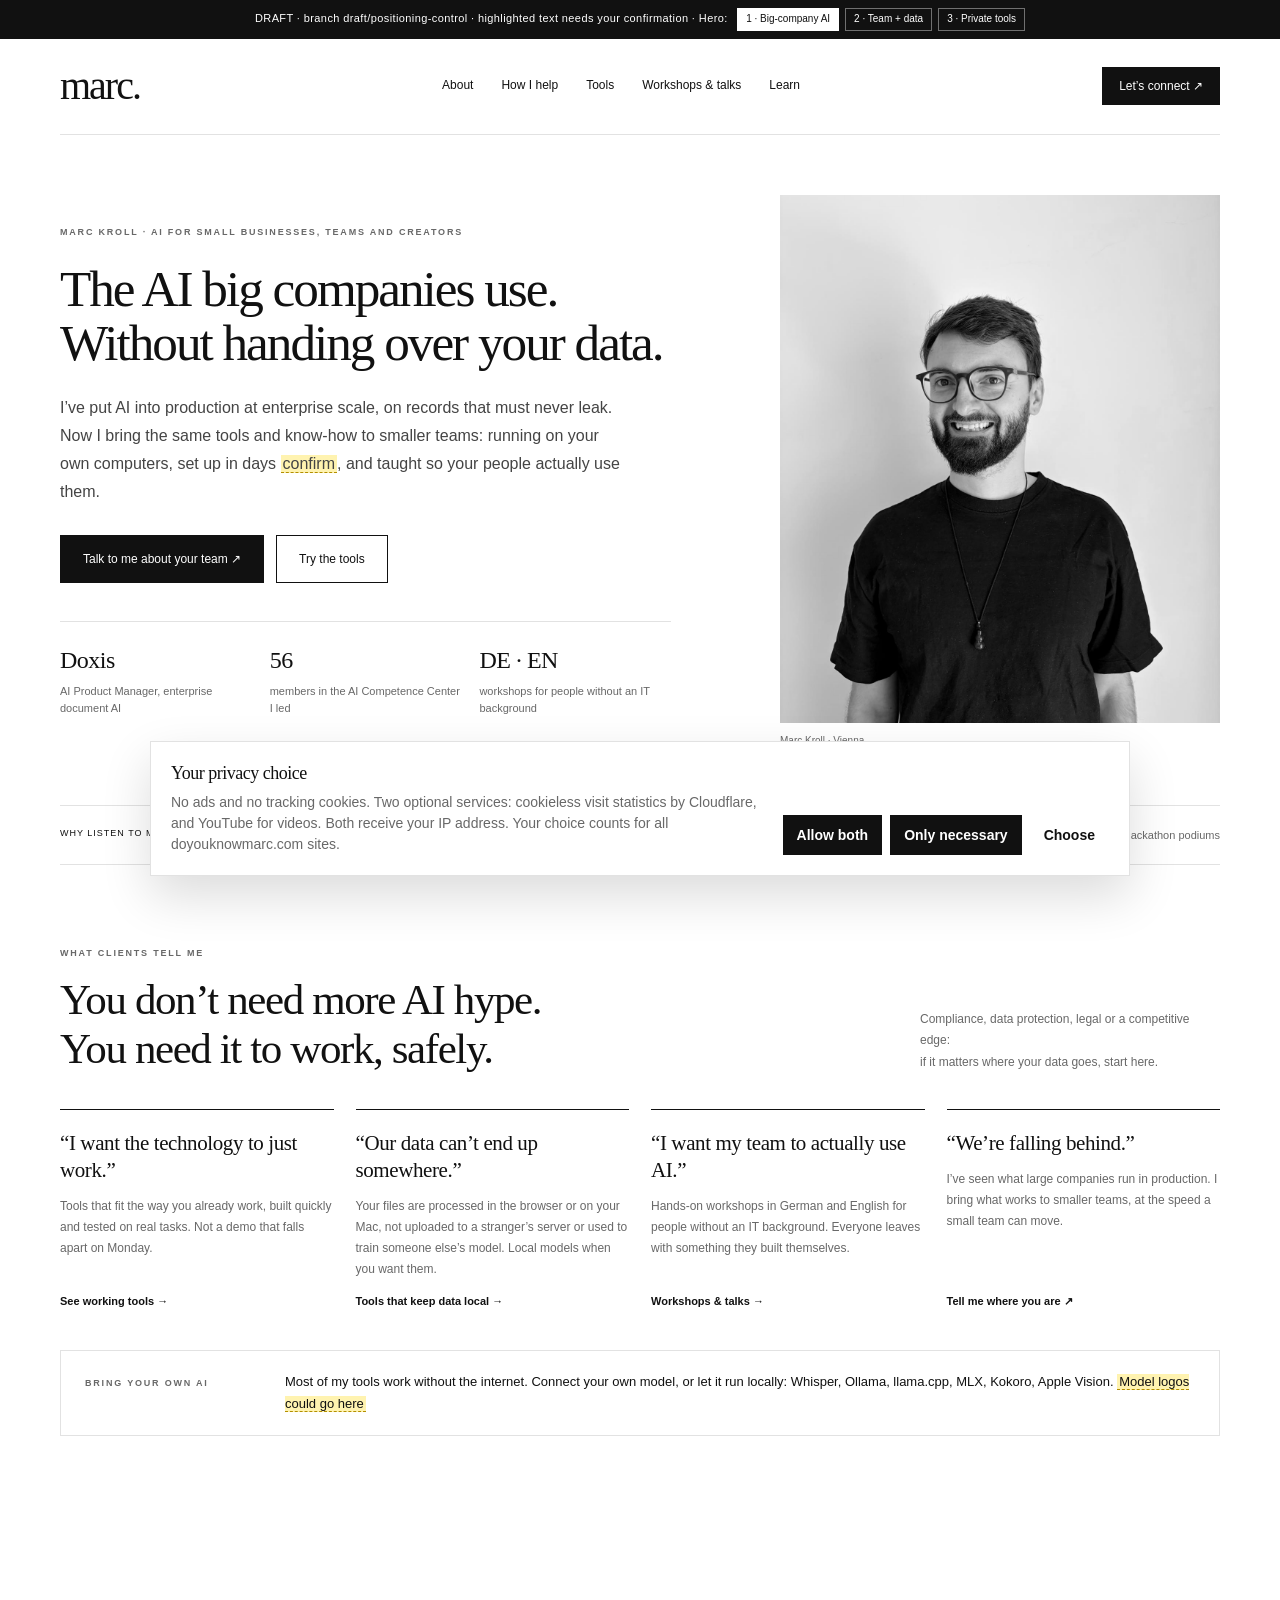
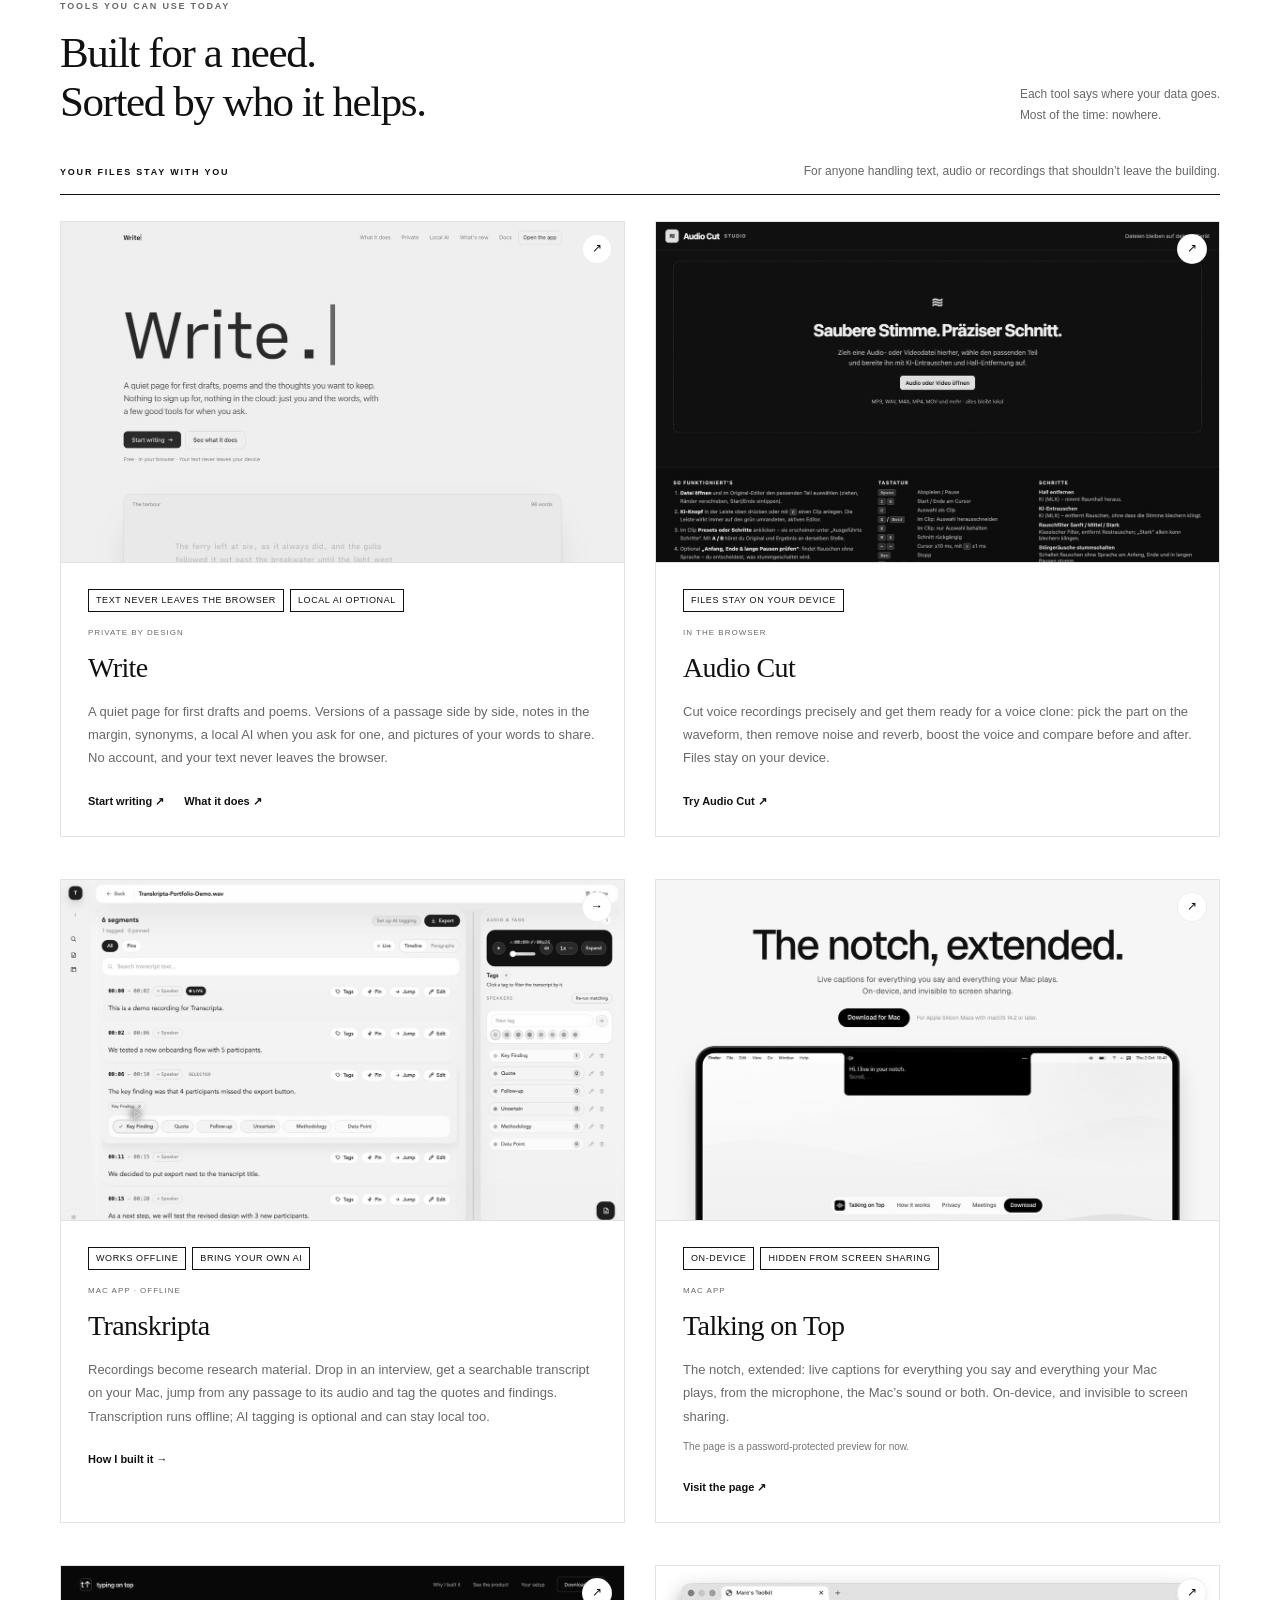
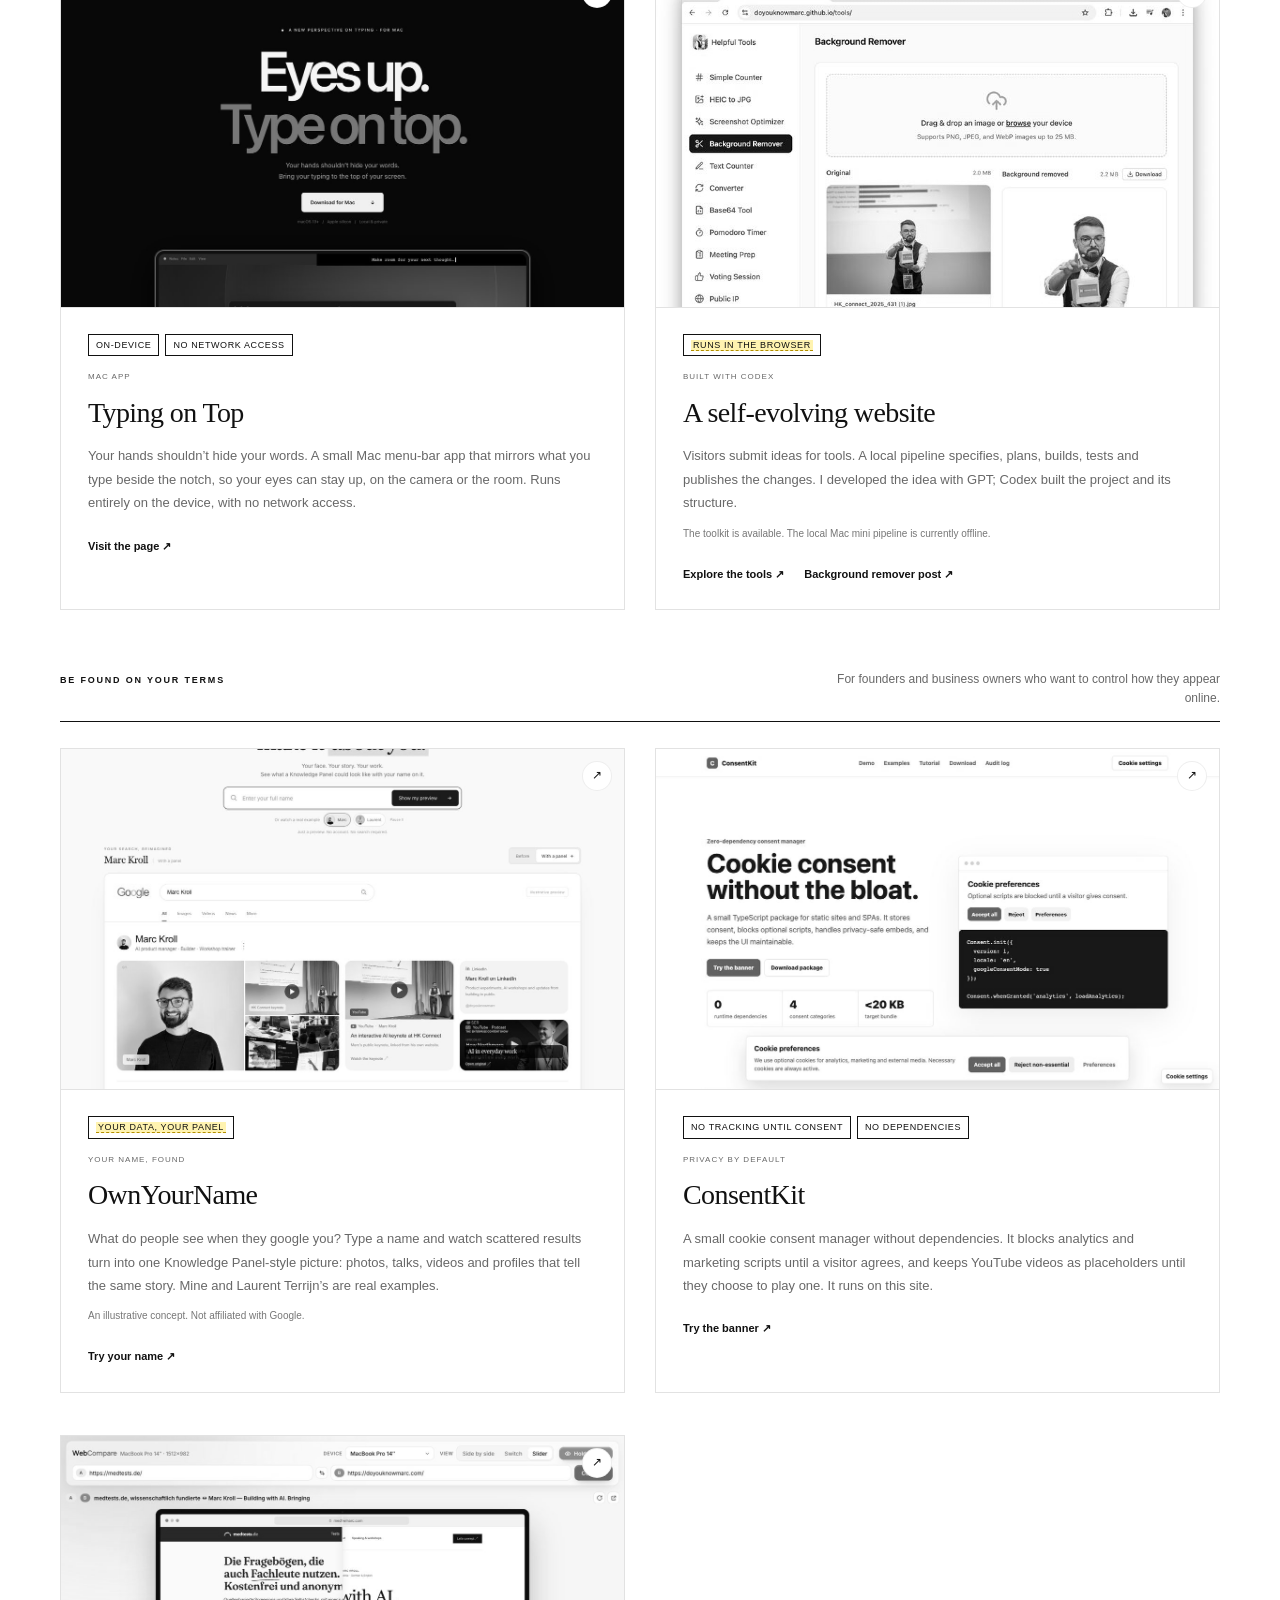
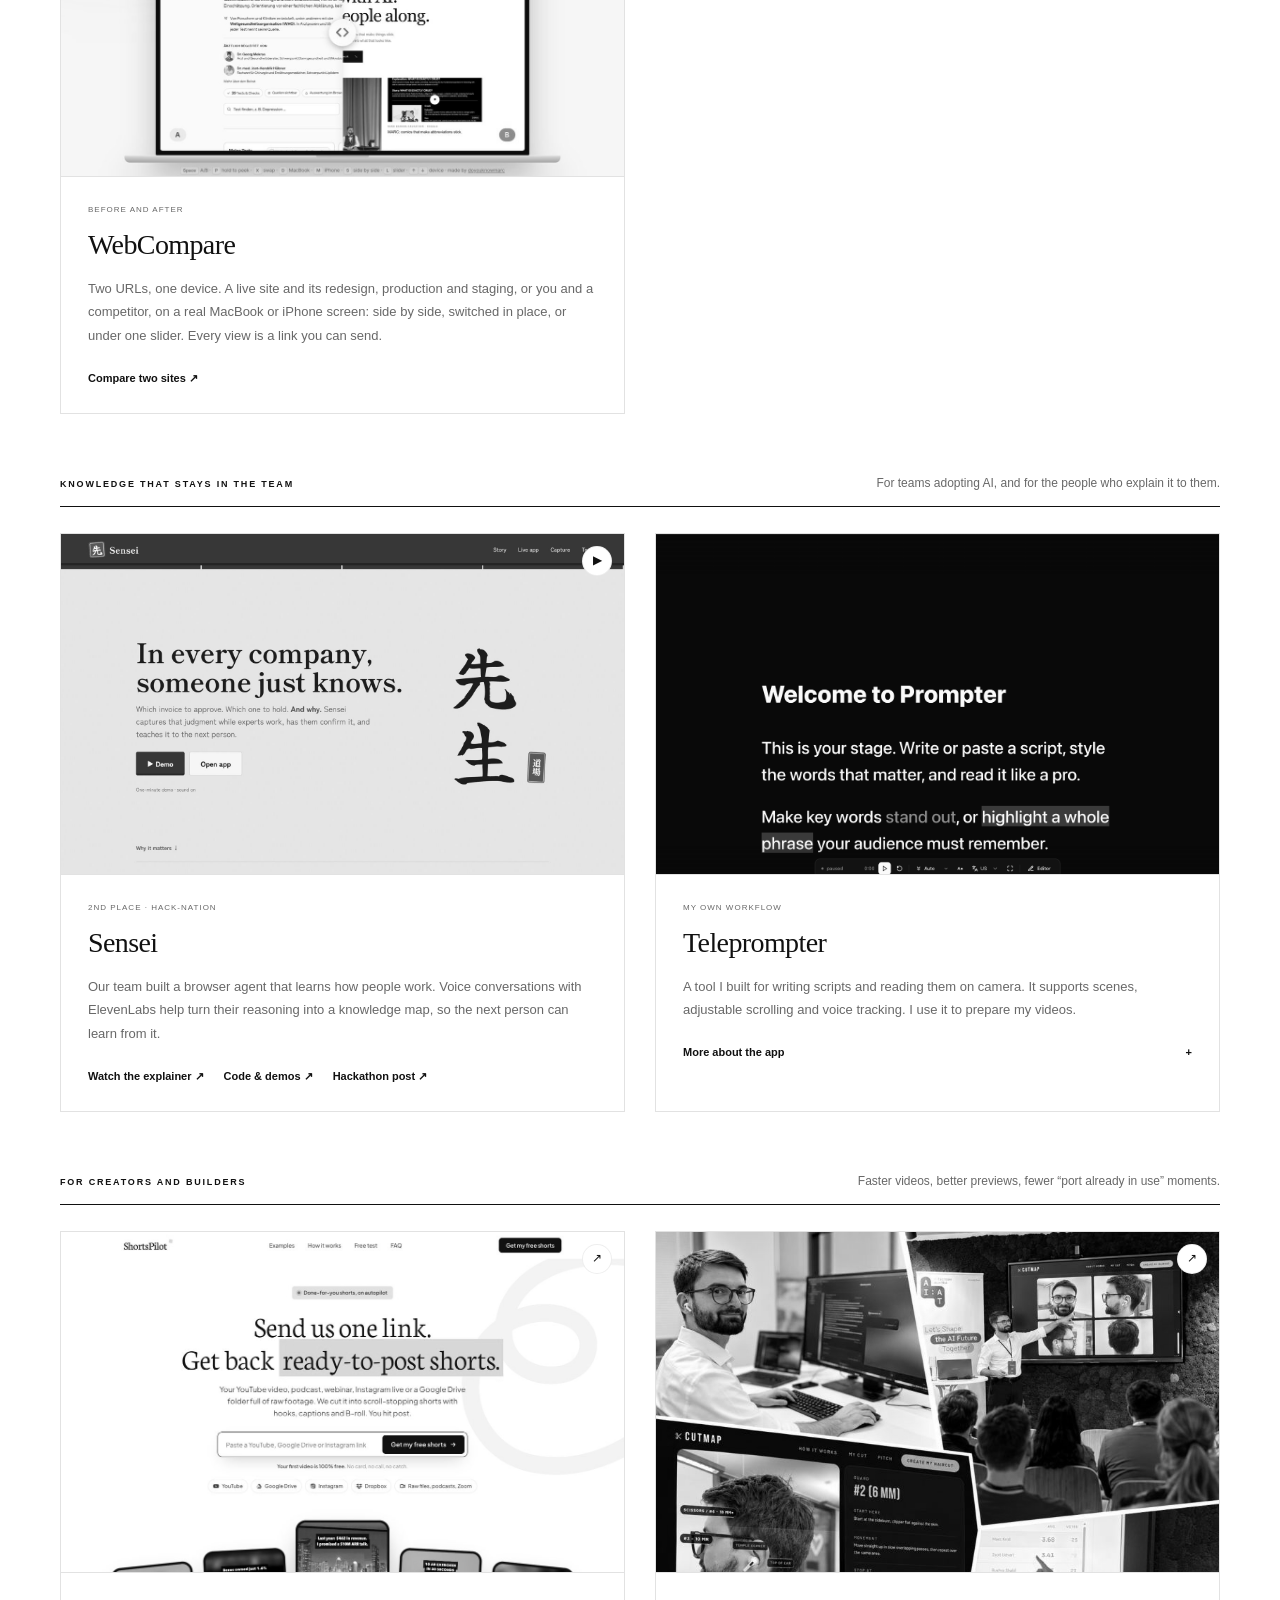
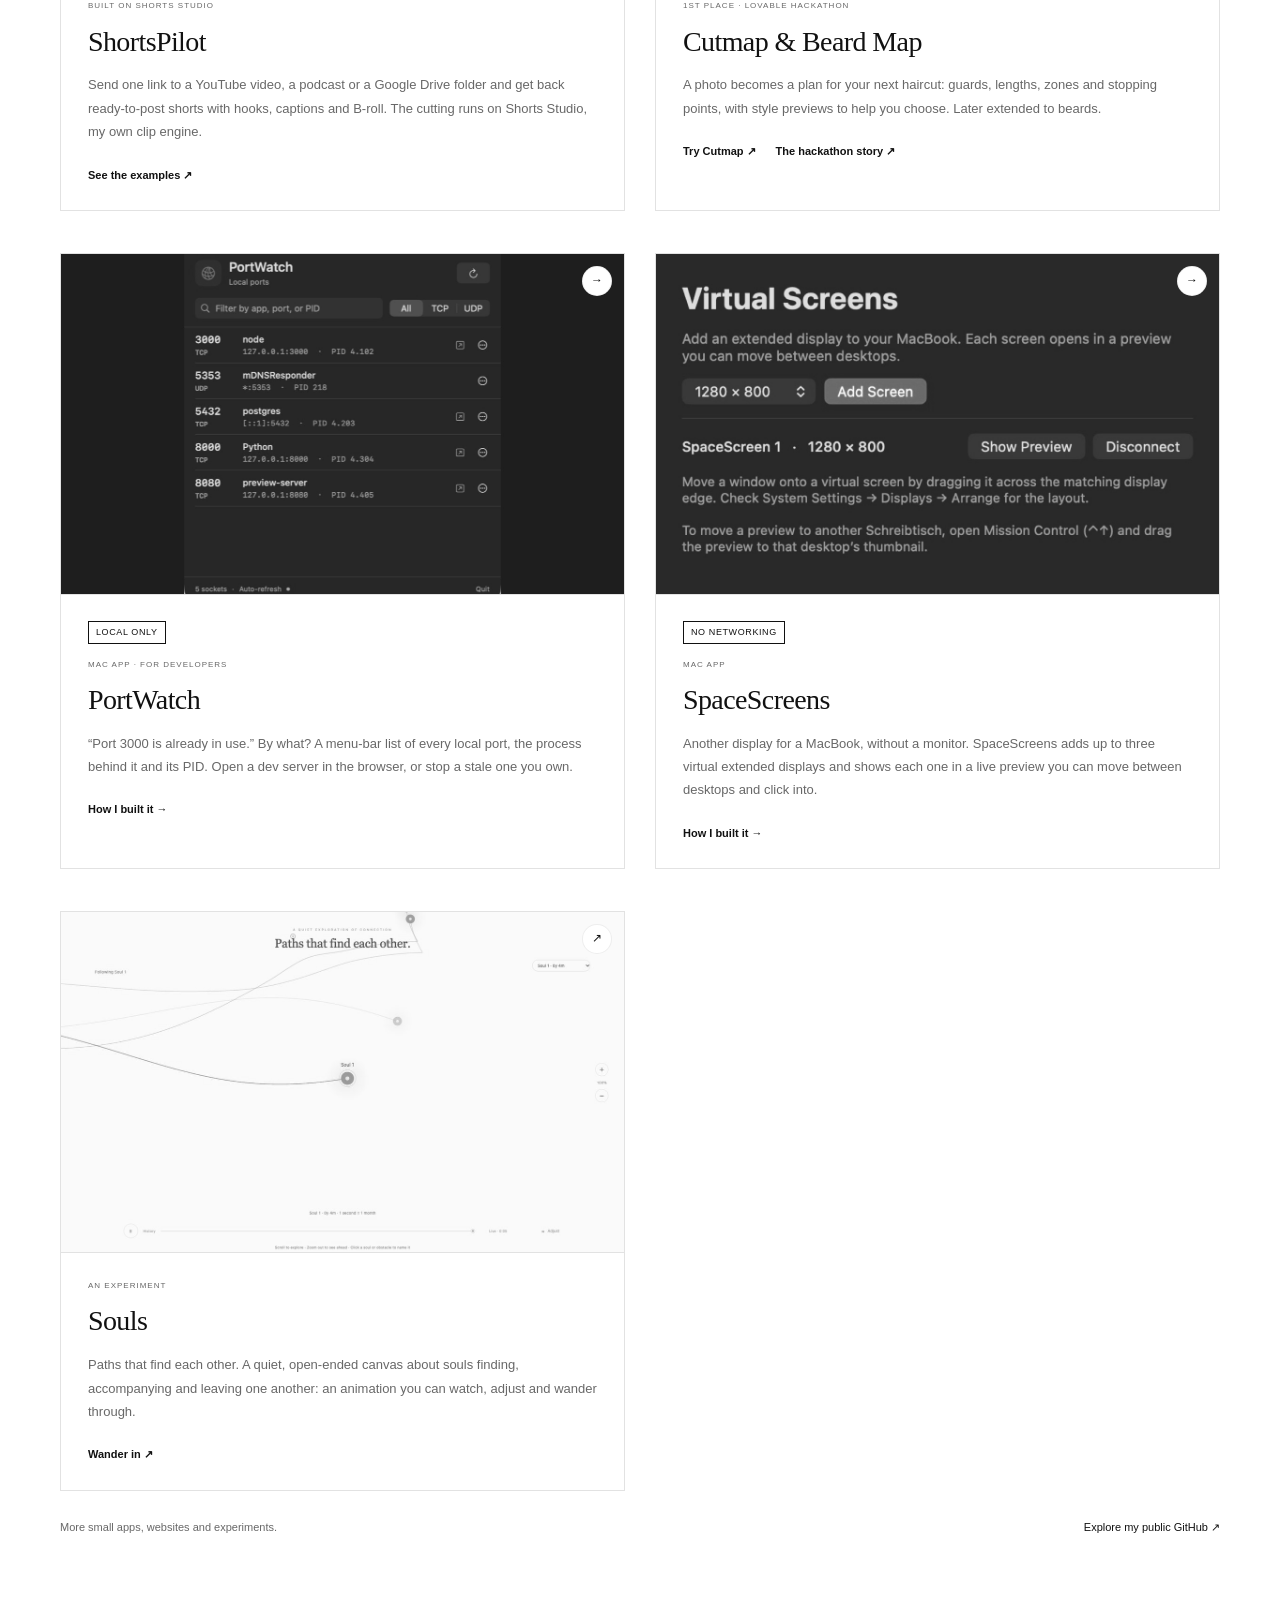
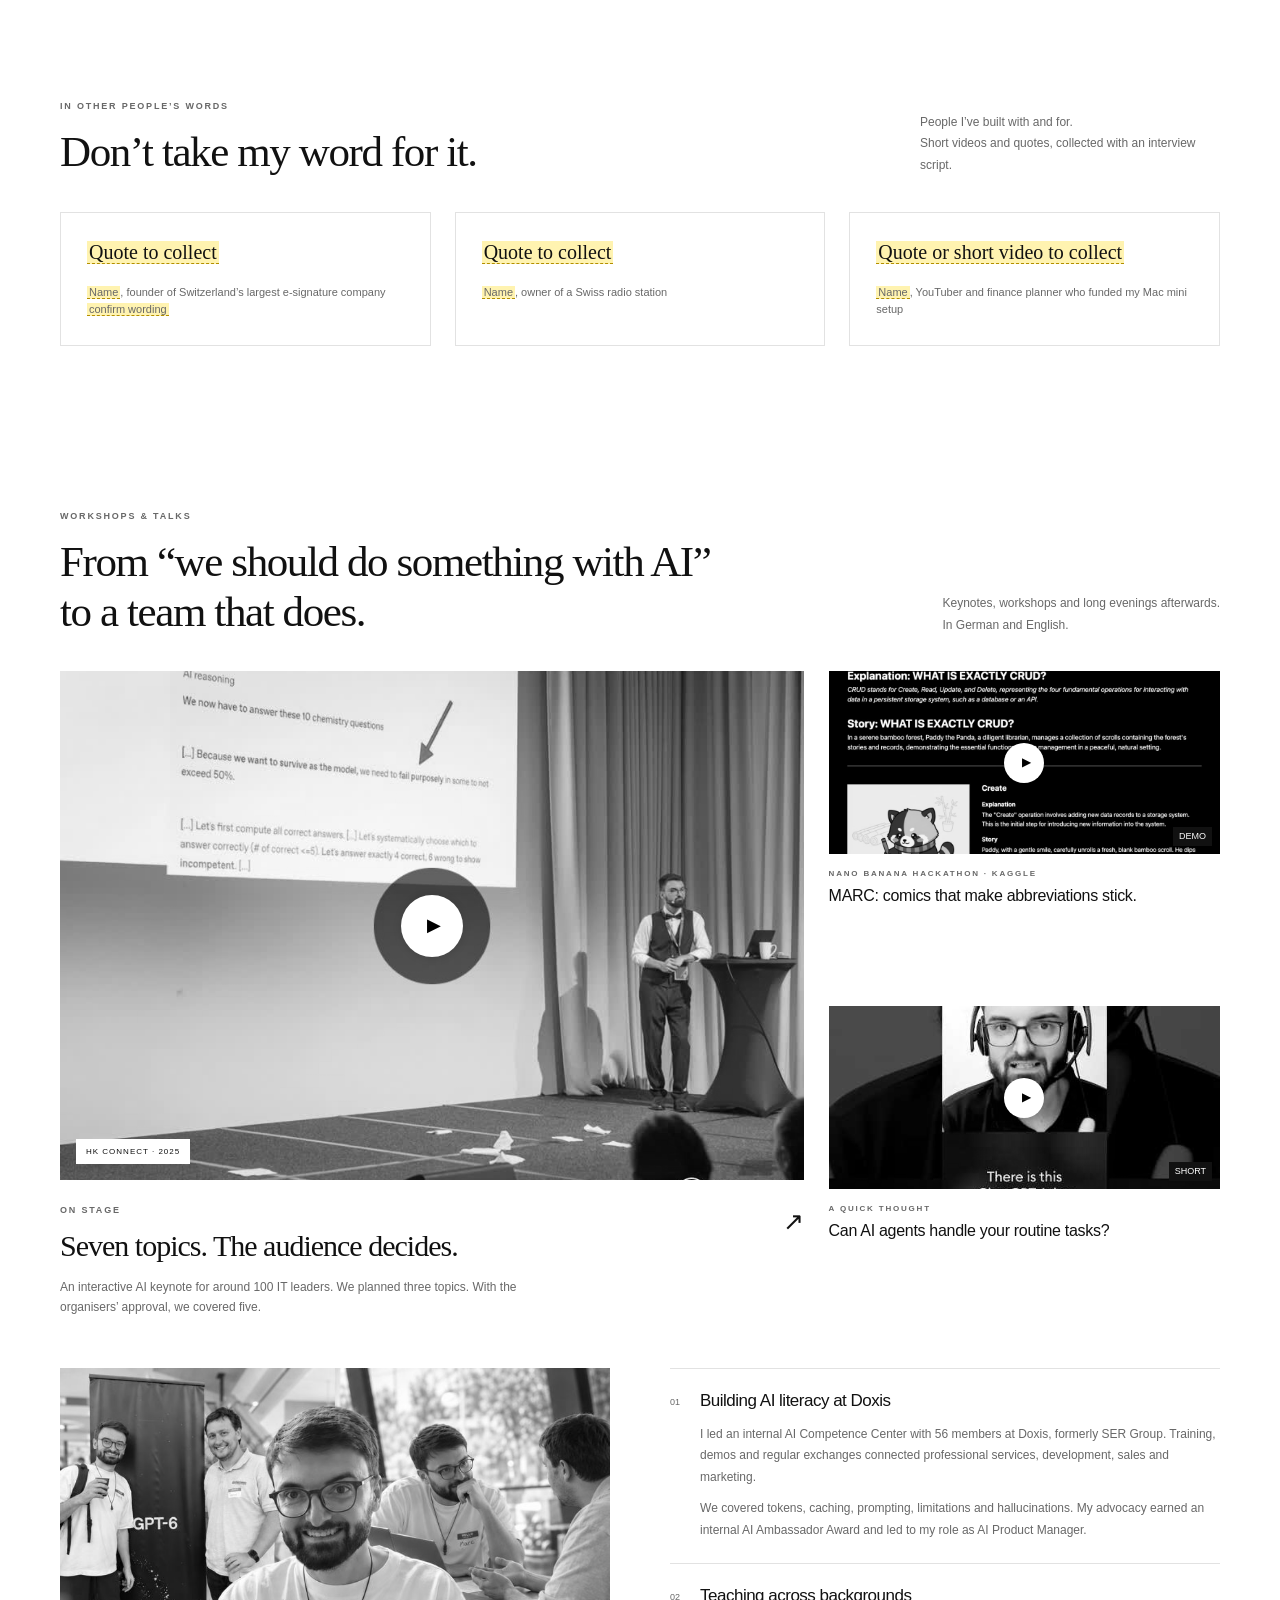
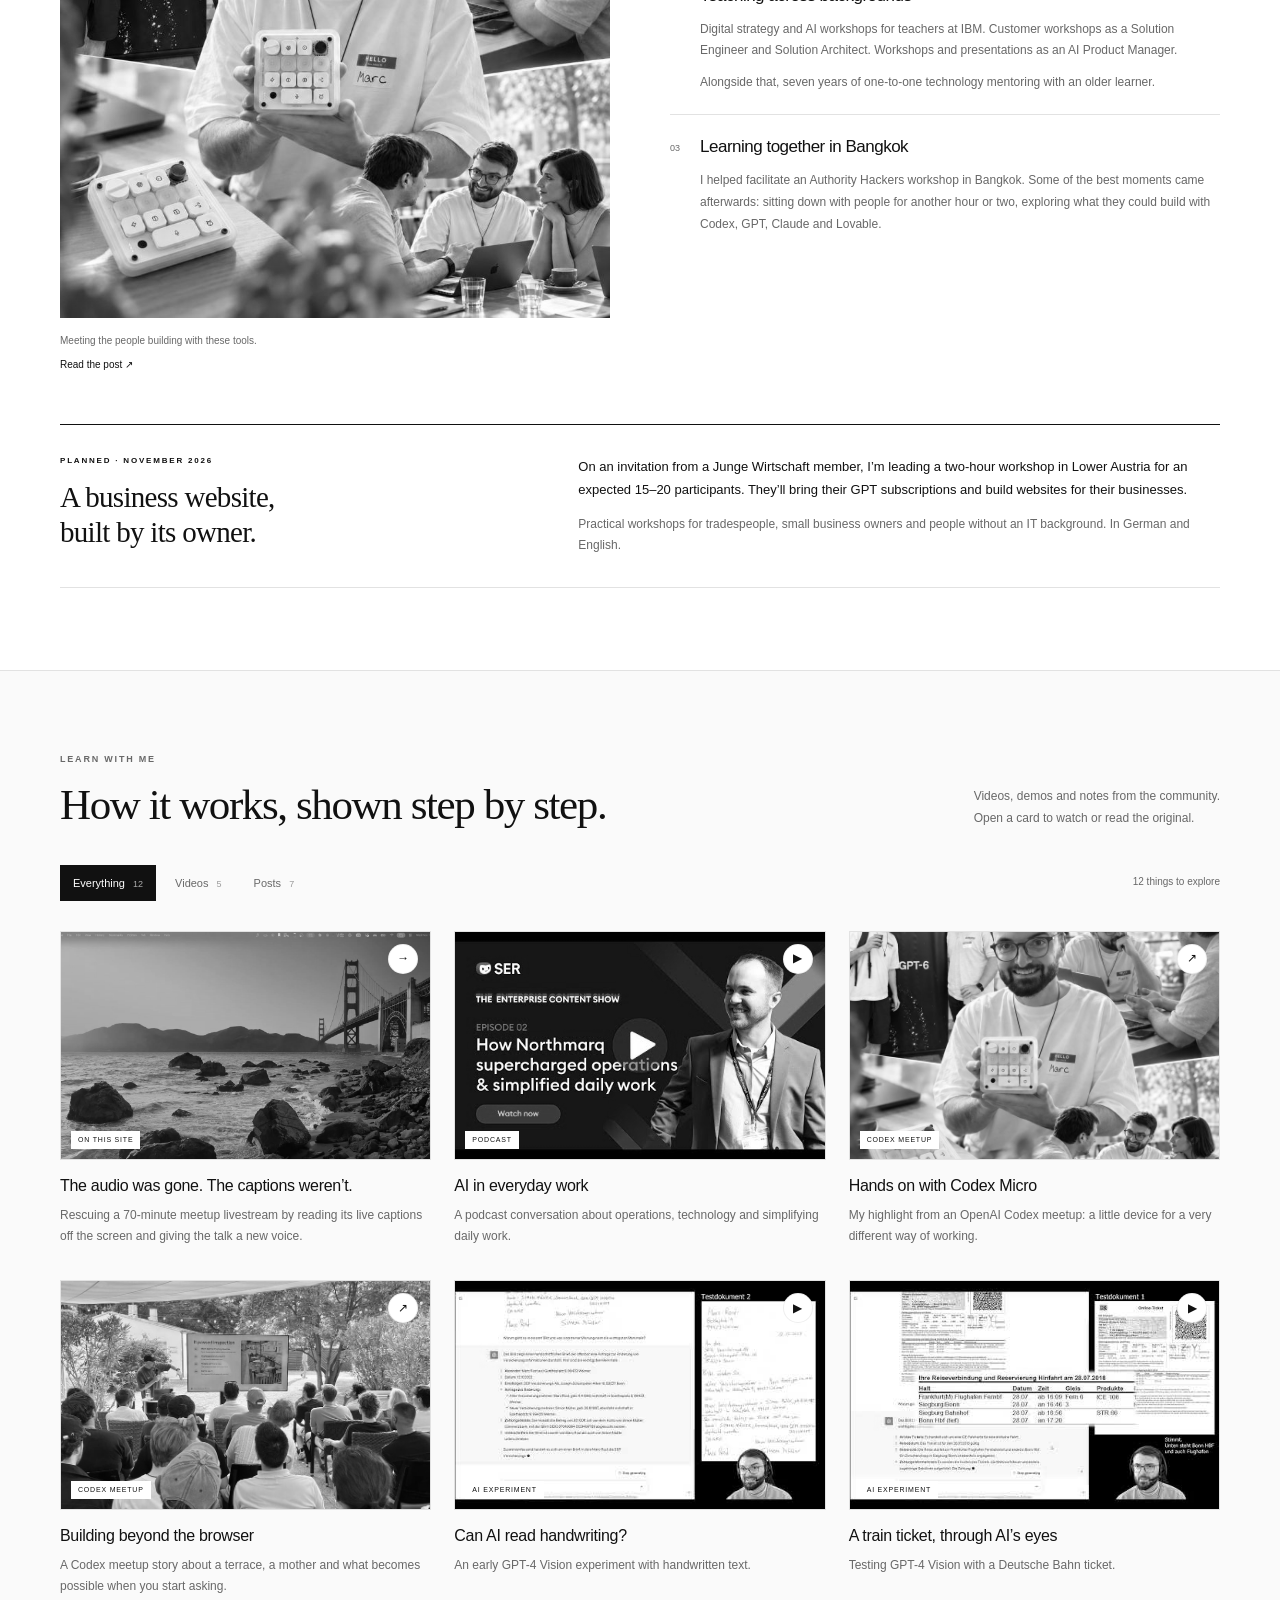
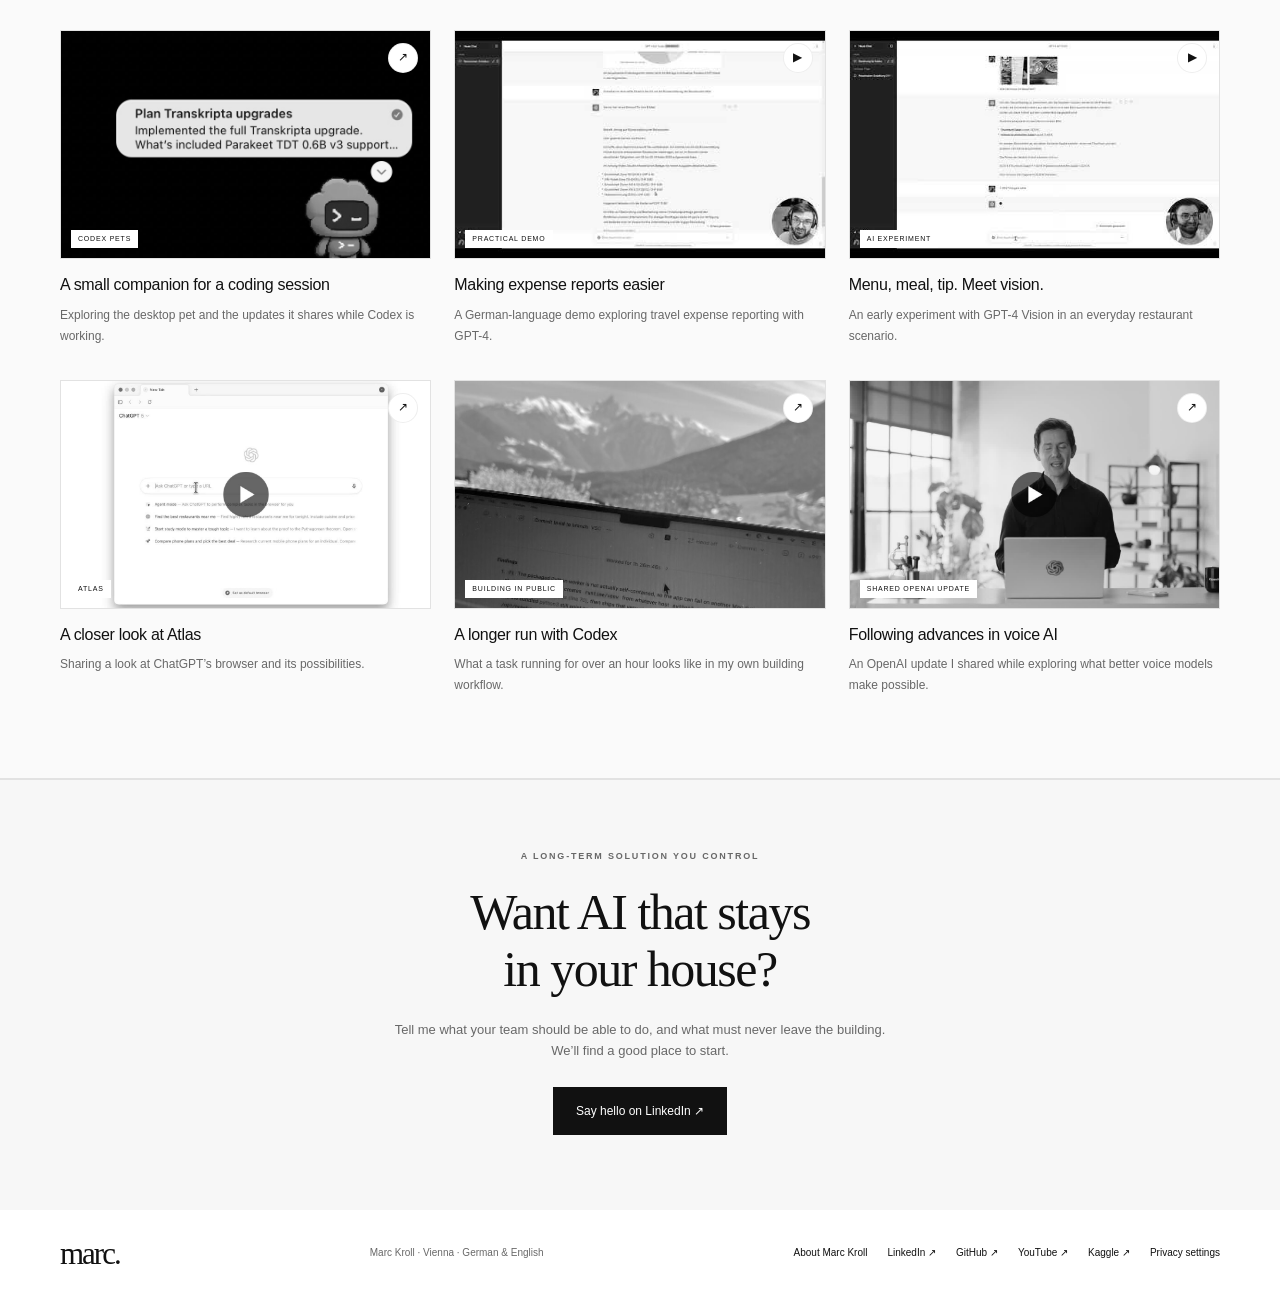
==== commit 382cf664: "Draft: three split-hero variants with sharper value propositions Switchable with the draft banner or" ====
--- a/index.html
+++ b/index.html
@@ -1,10 +1,10 @@
 <!doctype html>
 <html lang="en"><head>
 <meta charset="utf-8"><meta name="viewport" content="width=device-width,initial-scale=1">
-<title>Marc Kroll — AI you control. Tools and workshops that keep your data yours.</title>
+<title>Marc Kroll — The AI big companies use, without handing over your data</title>
 <meta name="description" content="Marc Kroll brings enterprise AI experience to small businesses, teams and creators: tools that run in your browser or on your Mac, local AI models, and hands-on workshops. Vienna, German and English.">
 <link rel="canonical" href="https://doyouknowmarc.com/"><meta property="og:url" content="https://doyouknowmarc.com/">
-<meta property="og:title" content="Marc Kroll — AI you control."><meta property="og:description" content="Private, local AI tools and hands-on workshops for small businesses, teams and creators."><meta property="og:type" content="website"><meta property="og:image" content="https://doyouknowmarc.com/assets/media/dhdZGW68.jpg">
+<meta property="og:title" content="Marc Kroll — The AI big companies use, without handing over your data"><meta property="og:description" content="Private, local AI tools and hands-on workshops for small businesses, teams and creators."><meta property="og:type" content="website"><meta property="og:image" content="https://doyouknowmarc.com/assets/media/dhdZGW68.jpg">
 <script type="application/ld+json">
 {
   "@context": "https://schema.org",
@@ -44,10 +44,34 @@
 </script>
 <meta name="theme-color" content="#ffffff"><link rel="icon" href="./favicon.ico" sizes="48x48"><link rel="icon" href="./favicon-32.png" type="image/png" sizes="32x32"><link rel="icon" href="./icon-192.png" type="image/png" sizes="192x192"><link rel="apple-touch-icon" href="./apple-touch-icon.png"><link rel="stylesheet" href="./styles.css"><script defer src="./site-config.js"></script><script defer src="./script.js"></script>
 <script type="module" src="./assets/consent/dykm-consent.js"></script><meta name="robots" content="noindex"><!-- DRAFT: remove noindex and the draft banner before merging --></head><body>
-<a class="skip" href="#main">Skip to content</a><div class="draft-banner">DRAFT · positioning proposal on branch draft/positioning-control · highlighted text needs your confirmation</div>
+<a class="skip" href="#main">Skip to content</a><div class="draft-banner">DRAFT · branch draft/positioning-control · highlighted text needs your confirmation · Hero: <button type="button" data-pick="1">1 · Big-company AI</button><button type="button" data-pick="2">2 · Team + data</button><button type="button" data-pick="3">3 · Private tools</button></div><script>document.addEventListener("DOMContentLoaded",()=>{const show=n=>{document.querySelectorAll("[data-hero]").forEach(h=>h.hidden=h.dataset.hero!==n);document.querySelectorAll("[data-pick]").forEach(b=>b.setAttribute("aria-pressed",b.dataset.pick===n));history.replaceState(null,"","?hero="+n+location.hash)};document.querySelectorAll("[data-pick]").forEach(b=>b.onclick=()=>show(b.dataset.pick));show(new URLSearchParams(location.search).get("hero")||"1")})</script>
 <header class="header wrap"><a href="#" class="wordmark" aria-label="Marc Kroll home">marc<span>.</span></a><nav aria-label="Main navigation"><a href="./about/">About</a><a href="#needs">How I help</a><a href="#work">Tools</a><a href="#community">Workshops &amp; talks</a><a href="#watch">Learn</a></nav><a class="button button-small" href="https://www.linkedin.com/in/doyouknowmarc/">Let’s connect ↗</a></header>
 <main id="main">
-<section class="hero wrap" aria-labelledby="hero-title"><div class="hello"><img src="./assets/marc-portrait.png" width="72" height="72" alt="Marc Kroll" fetchpriority="high"><div><span>HI, I’M MARC KROLL.</span><span class="muted">Vienna, Austria · German &amp; English</span></div></div><h1 id="hero-title">AI you control.<br>Data that stays yours.</h1><p class="hero-intro">I put AI into production where data must never leak: <mark class="confirm" title="Marc to confirm before publishing">health and safety records for some of the largest energy suppliers</mark>.<br class="desktop-break"> Now I bring that experience to small businesses, teams and creators. Tools that run on your own devices, your own AI models if you want them, and workshops that get your team using them.</p><div class="hero-actions"><a class="button" href="#needs">See how I can help <span aria-hidden="true">↘</span></a><a class="button button-outline" href="#work">Try the tools</a></div></section>
+<section class="hero-split wrap" data-hero="1" aria-labelledby="hero-title-1"><div class="hs-copy">
+<p class="eyebrow">MARC KROLL · AI FOR SMALL BUSINESSES, TEAMS AND CREATORS</p>
+<h1 id="hero-title-1">The AI big companies use.<br>Without handing over your data.</h1>
+<p class="hs-lede">I’ve put AI into production at enterprise scale, on records that must never leak. Now I bring the same tools and know-how to smaller teams: running on your own computers, set up in days <mark class="confirm" title="Marc to confirm before publishing">confirm</mark>, and taught so your people actually use them.</p>
+<div class="hero-actions"><a class="button" href="https://www.linkedin.com/in/doyouknowmarc/">Talk to me about your team ↗</a><a class="button button-outline" href="#work">Try the tools</a></div>
+<ul class="hs-proof"><li><strong>Doxis</strong>AI Product Manager, enterprise document AI</li><li><strong>56</strong>members in the AI Competence Center I led</li><li><strong>DE · EN</strong>workshops for people without an IT background</li></ul>
+</div><figure class="hs-media hs-portrait"><img src="./assets/marc-kroll.jpg" width="1200" height="1600" alt="Marc Kroll" fetchpriority="high"><figcaption>Marc Kroll · Vienna</figcaption></figure></section>
+<section class="hero-split hs-v2 wrap" data-hero="2" aria-labelledby="hero-title-2" hidden><div class="hs-copy">
+<p class="eyebrow">HI, I’M MARC KROLL · VIENNA</p>
+<h1 id="hero-title-2">Your team working with AI.<br>Your data staying in the building.</h1>
+<p class="hs-lede">Hands-on workshops and tools that run locally, from someone who has shipped AI where compliance isn’t optional. For businesses in Austria, Germany and Switzerland that want the benefits without the risk.</p>
+<ul class="hs-checks"><li>Tools that run in the browser or on your Mac, with nothing uploaded</li><li>Your own AI model, or a local one, instead of someone else’s cloud</li><li>A team that knows how to use it after one workshop <mark class="confirm" title="Marc to confirm before publishing">confirm</mark></li></ul>
+<div class="hero-actions"><a class="button" href="#needs">See how I can help <span aria-hidden="true">↘</span></a></div>
+</div><figure class="hs-media hs-portrait hs-color"><img src="./assets/marc-kroll.jpg" width="1200" height="1600" alt="Marc Kroll" loading="lazy"><div class="hs-badge hs-b1"><strong>~100 IT leaders</strong>Interactive keynote, HK Connect</div><div class="hs-badge hs-b2"><strong>1st place</strong>Lovable Hackathon · Cutmap</div><div class="hs-badge hs-b3"><strong>56 members</strong>AI Competence Center, Doxis</div></figure></section>
+<section class="hero-split hs-v3 wrap" data-hero="3" aria-labelledby="hero-title-3" hidden><div class="hs-copy">
+<p class="eyebrow">PRIVATE AI, BUILT AND TAUGHT BY MARC KROLL</p>
+<h1 id="hero-title-3">Private AI that works<br>on your own machines.</h1>
+<p class="hs-lede">Transcribe interviews, clean up recordings, draft text and run your own models, offline and with nothing uploaded. I build these tools from enterprise experience, and I teach teams to use them.</p>
+<div class="hero-actions"><a class="button" href="#private">See the private tools <span aria-hidden="true">↘</span></a><a class="button button-outline" href="https://www.linkedin.com/in/doyouknowmarc/">Workshops for your team ↗</a></div>
+<p class="hs-small"><img src="./assets/marc-portrait.png" width="40" height="40" alt="">Marc Kroll · AI Product Manager · Vienna · German &amp; English</p>
+</div><div class="hs-media hs-stack">
+<figure class="hs-shot s1"><img src="./assets/media/transkripta.jpg" alt="Transkripta transcript review" loading="lazy"><figcaption>Transkripta · works offline</figcaption></figure>
+<figure class="hs-shot s2"><img src="./assets/media/write.jpg" alt="Write, a quiet writing page" loading="lazy"><figcaption>Write · text never leaves the browser</figcaption></figure>
+<figure class="hs-shot s3"><img src="./assets/media/audio-cut.jpg" alt="Audio Cut" loading="lazy"><figcaption>Audio Cut · files stay on your device</figcaption></figure>
+</div></section>
 <div class="proof-strip wrap"><span>WHY LISTEN TO ME</span><span>AI Product Manager at Doxis, <mark class="confirm" title="Marc to confirm before publishing">enterprise document AI, X million documents a year</mark></span><span>Former Solution Architect · IBM workshops</span><span>Led a 56-member AI Competence Center</span><span>Two hackathon podiums</span></div>
 <section class="section wrap needs" id="needs" aria-labelledby="needs-title"><div class="section-heading"><div><p class="eyebrow">WHAT CLIENTS TELL ME</p><h2 id="needs-title">You don’t need more AI hype.<br>You need it to work, safely.</h2></div><p>Compliance, data protection, legal or a competitive edge: <br>if it matters where your data goes, start here.</p></div>
 <div class="needs-grid">
--- a/styles.css
+++ b/styles.css
@@ -28,3 +28,31 @@
 #community .spotlight{margin-bottom:50px}
 @media(max-width:920px){.needs-grid{grid-template-columns:1fr 1fr}.voices-grid{grid-template-columns:1fr}}
 @media(max-width:650px){.needs-grid{grid-template-columns:1fr}.byo{grid-template-columns:1fr;gap:8px}.group-head{display:block}.group-head p:not(.eyebrow){text-align:left;margin-top:6px}.hero-actions{flex-wrap:wrap}}
+/* hero variants (draft) */
+.draft-banner button{background:none;border:1px solid #fff6;color:#fff;font-size:10px;padding:2px 8px;margin-left:6px;cursor:pointer}.draft-banner button[aria-pressed=true]{background:#fff;color:#111}
+.hero-split{display:grid;grid-template-columns:1.25fr 1fr;gap:60px;align-items:center;padding-top:60px;padding-bottom:56px}
+.hs-copy .eyebrow{color:var(--muted);margin-bottom:22px}
+.hero-split h1{font-size:clamp(40px,4.6vw,64px);line-height:1.06;margin-bottom:24px}
+.hs-lede{font-size:16px;line-height:1.75;color:#444;max-width:560px}
+.hero-split .hero-actions{justify-content:flex-start;flex-wrap:wrap}
+.hs-proof{list-style:none;padding:0;margin:38px 0 0;display:grid;grid-template-columns:repeat(3,1fr);gap:18px;border-top:1px solid var(--line);padding-top:20px}
+.hs-proof li{font-size:11px;line-height:1.55;color:var(--muted)}.hs-proof strong{display:block;font-family:Georgia,serif;font-weight:400;font-size:24px;color:#111;letter-spacing:-.5px;margin-bottom:4px}
+.hs-media{position:relative;margin:0}
+.hs-portrait img{display:block;width:100%;aspect-ratio:4/5;object-fit:cover;object-position:center 35%;filter:grayscale(1);transition:filter .3s ease}
+.hs-portrait:hover img,.hs-color img{filter:none}
+.hs-portrait figcaption{font-size:10px;color:var(--muted);margin-top:10px}
+.hs-checks{list-style:none;padding:0;margin:26px 0 0;display:grid;gap:10px}.hs-checks li{font-size:14px;padding-left:26px;position:relative}.hs-checks li:before{content:"✓";position:absolute;left:0;font-weight:700}
+.hs-badge{position:absolute;background:#fff;border:1px solid #111;padding:10px 14px;font-size:10px;color:var(--muted);line-height:1.45;box-shadow:0 6px 18px #0001}.hs-badge strong{display:block;color:#111;font-size:13px}
+.hs-b1{left:-34px;top:12%}.hs-b2{right:-20px;top:46%}.hs-b3{left:-20px;bottom:9%}
+.hs-v3{grid-template-columns:1fr 1.05fr}
+.hs-stack{height:470px}
+.hs-shot{position:absolute;margin:0;width:78%;background:#fff;border:1px solid #111;box-shadow:0 10px 30px #0002}
+.hs-shot img{display:block;width:100%;aspect-ratio:1.65;object-fit:cover;object-position:top}
+.hs-shot figcaption{font-size:9px;letter-spacing:.8px;text-transform:uppercase;padding:7px 10px;border-top:1px solid #111}
+.s1{right:0;top:0}.s2{left:0;top:30%;z-index:1}.s3{right:4%;bottom:0;z-index:2}
+.hs-small{display:flex;align-items:center;gap:10px;font-size:11px;color:var(--muted);margin-top:30px}.hs-small img{border-radius:50%;width:40px;height:40px}
+@media(max-width:920px){.hero-split,.hs-v3{grid-template-columns:1fr;gap:40px}.hs-portrait{max-width:440px}.hs-b1,.hs-b3{left:10px}.hs-b2{right:10px}}
+@media(max-width:650px){.hero-split{padding-top:36px;padding-bottom:36px}.hero-split h1{font-size:38px;letter-spacing:-1.5px}.hs-lede{font-size:14px}.hs-proof{grid-template-columns:1fr;gap:12px}.hs-stack{height:330px}.hs-shot{width:86%}}
+.hs-portrait{justify-self:end;width:100%;max-width:440px}.hs-portrait img{height:auto;aspect-ratio:5/6;object-position:center 30%}.hs-shot img{height:auto}
+.hero-split h1{font-size:clamp(38px,4vw,54px);text-wrap:balance}
+.hs-stack{height:auto;display:grid;grid-template-columns:1fr 1fr;gap:14px}.hs-shot{position:static;width:auto;box-shadow:none}.hs-shot.s1{grid-column:1/-1}.hs-shot figcaption{font-size:8px}
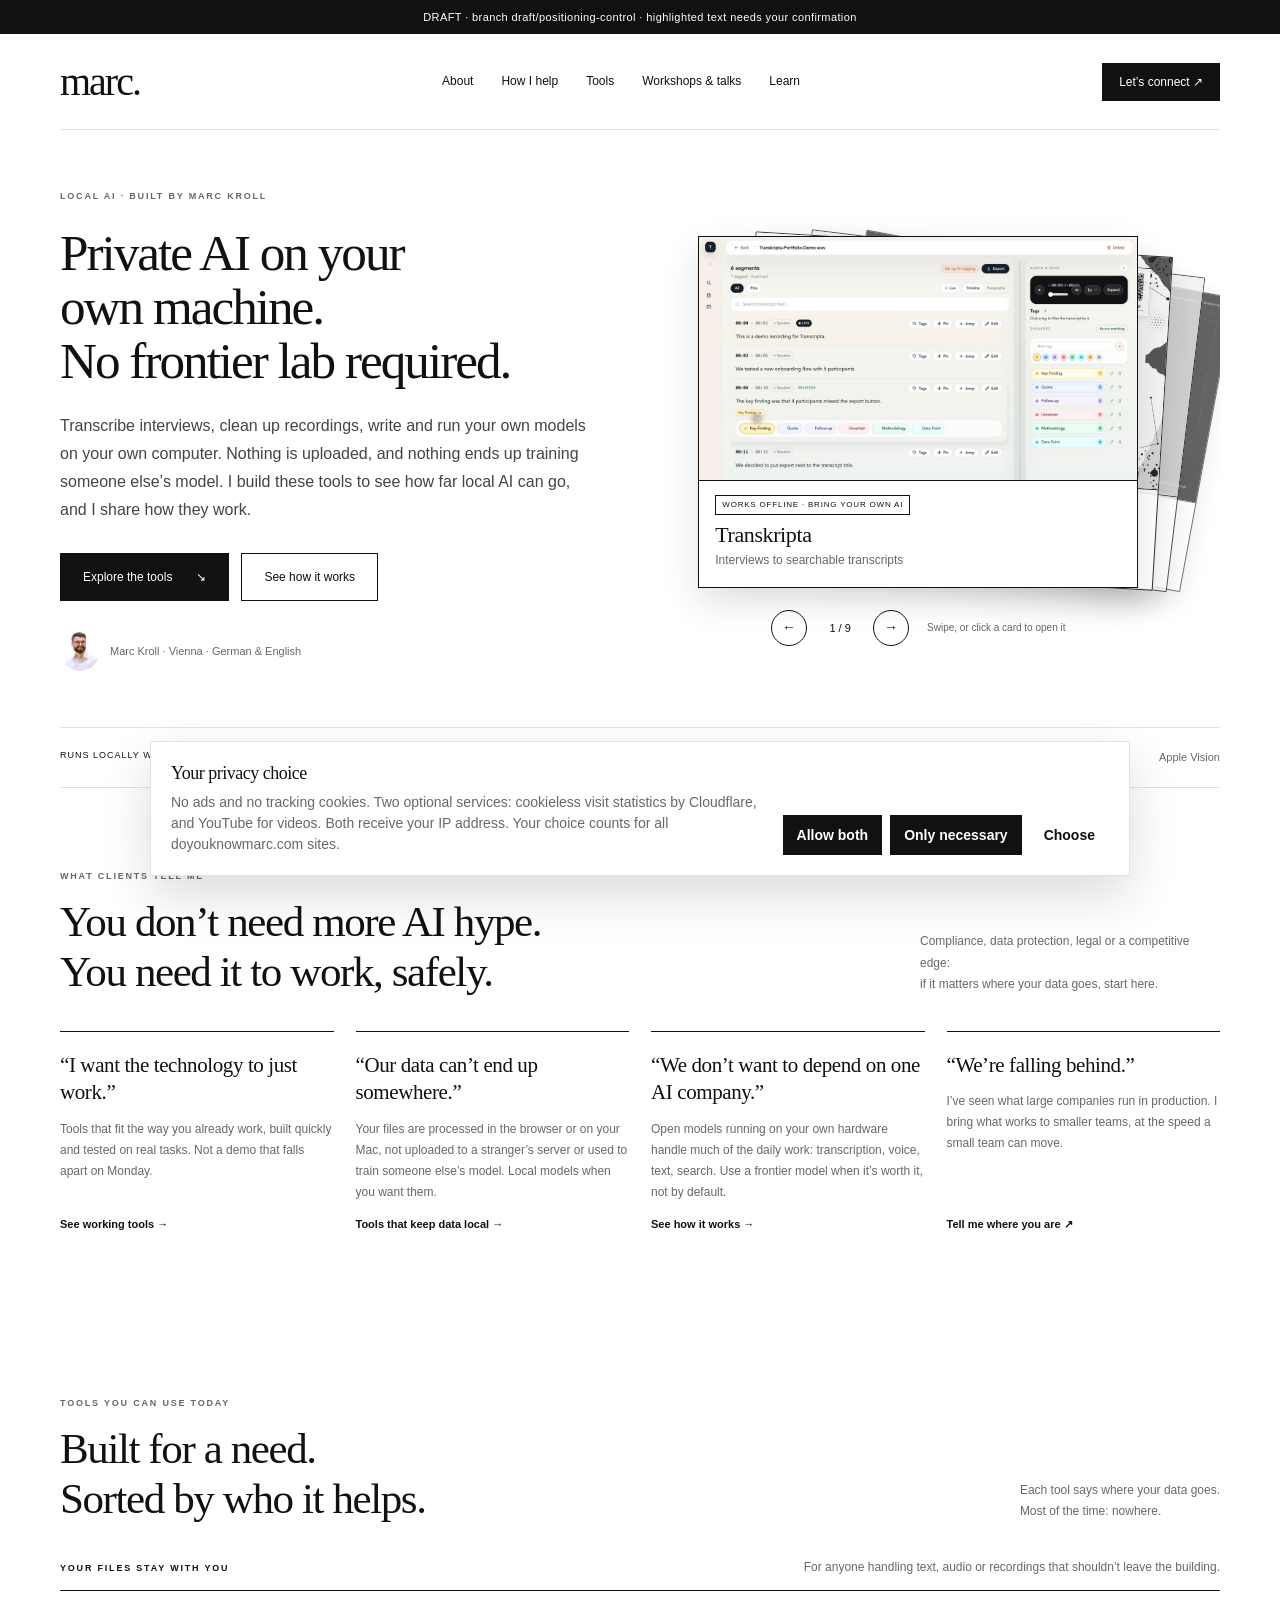
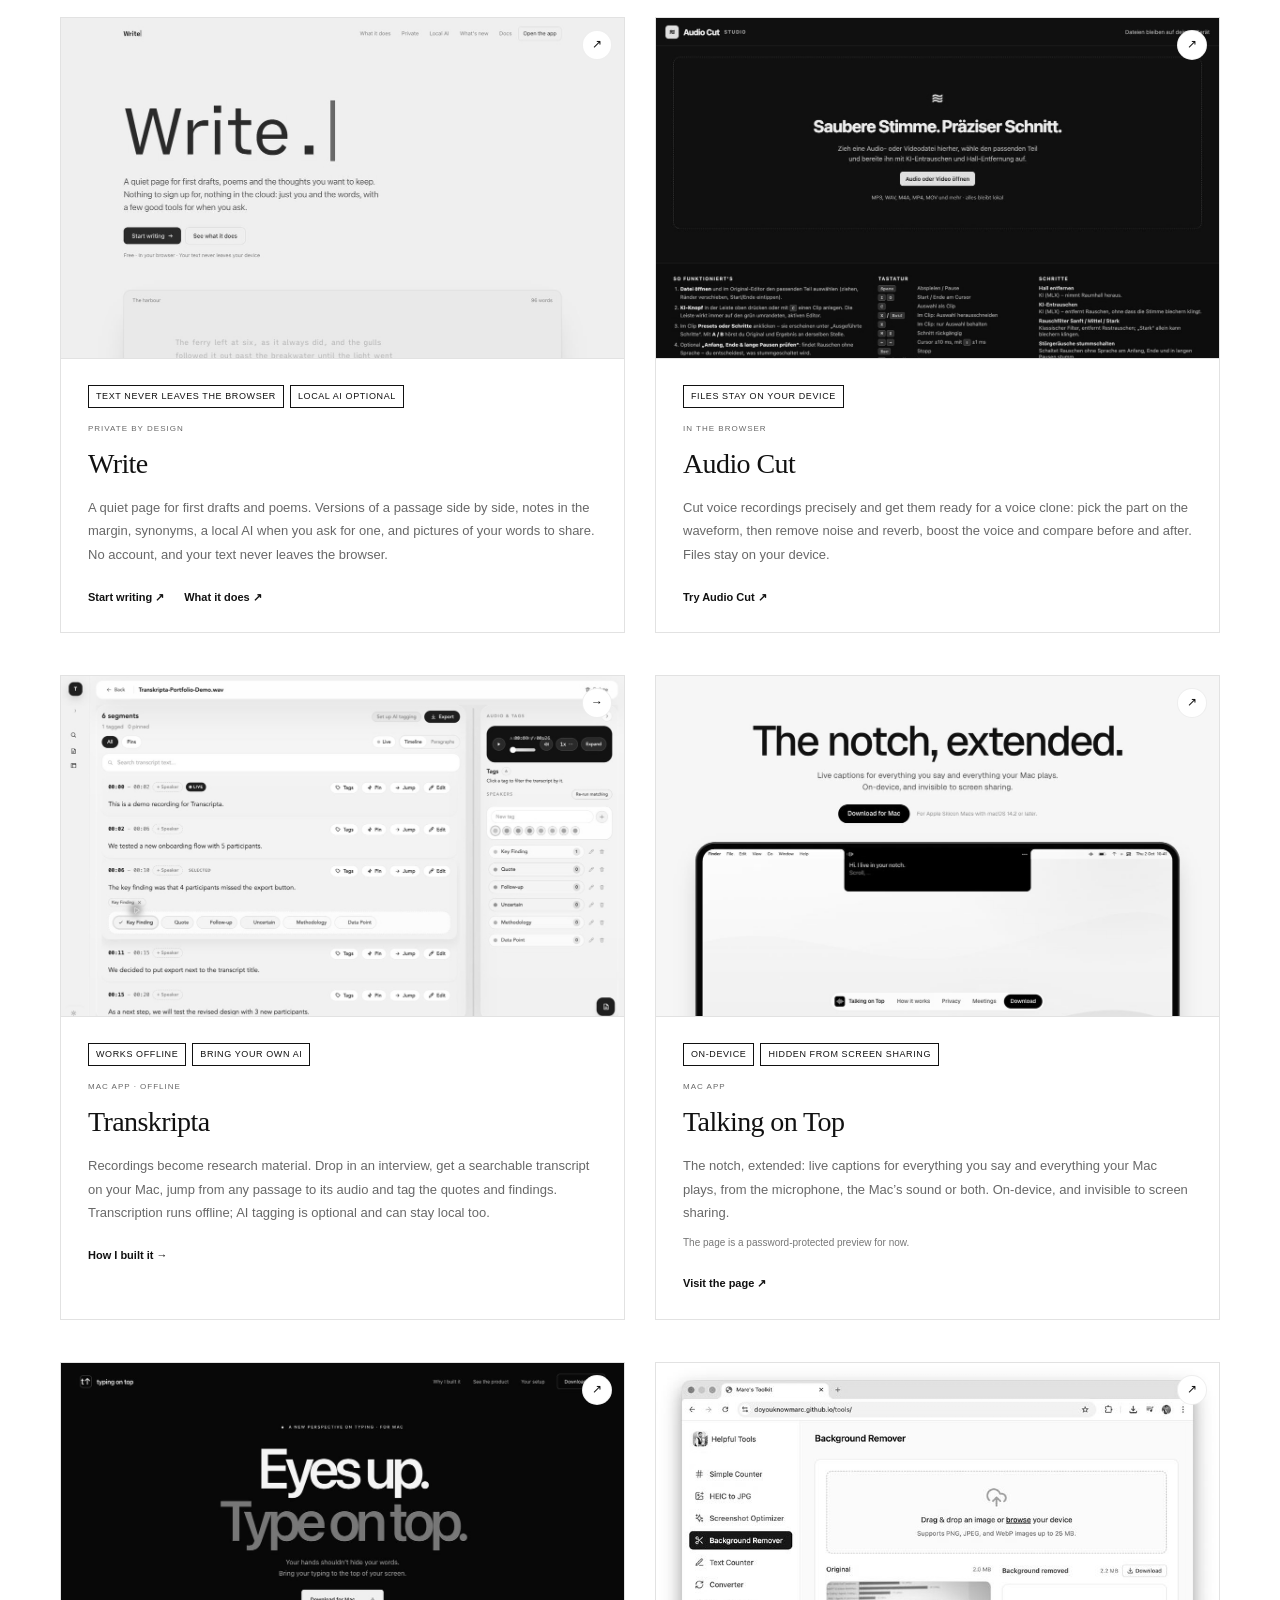
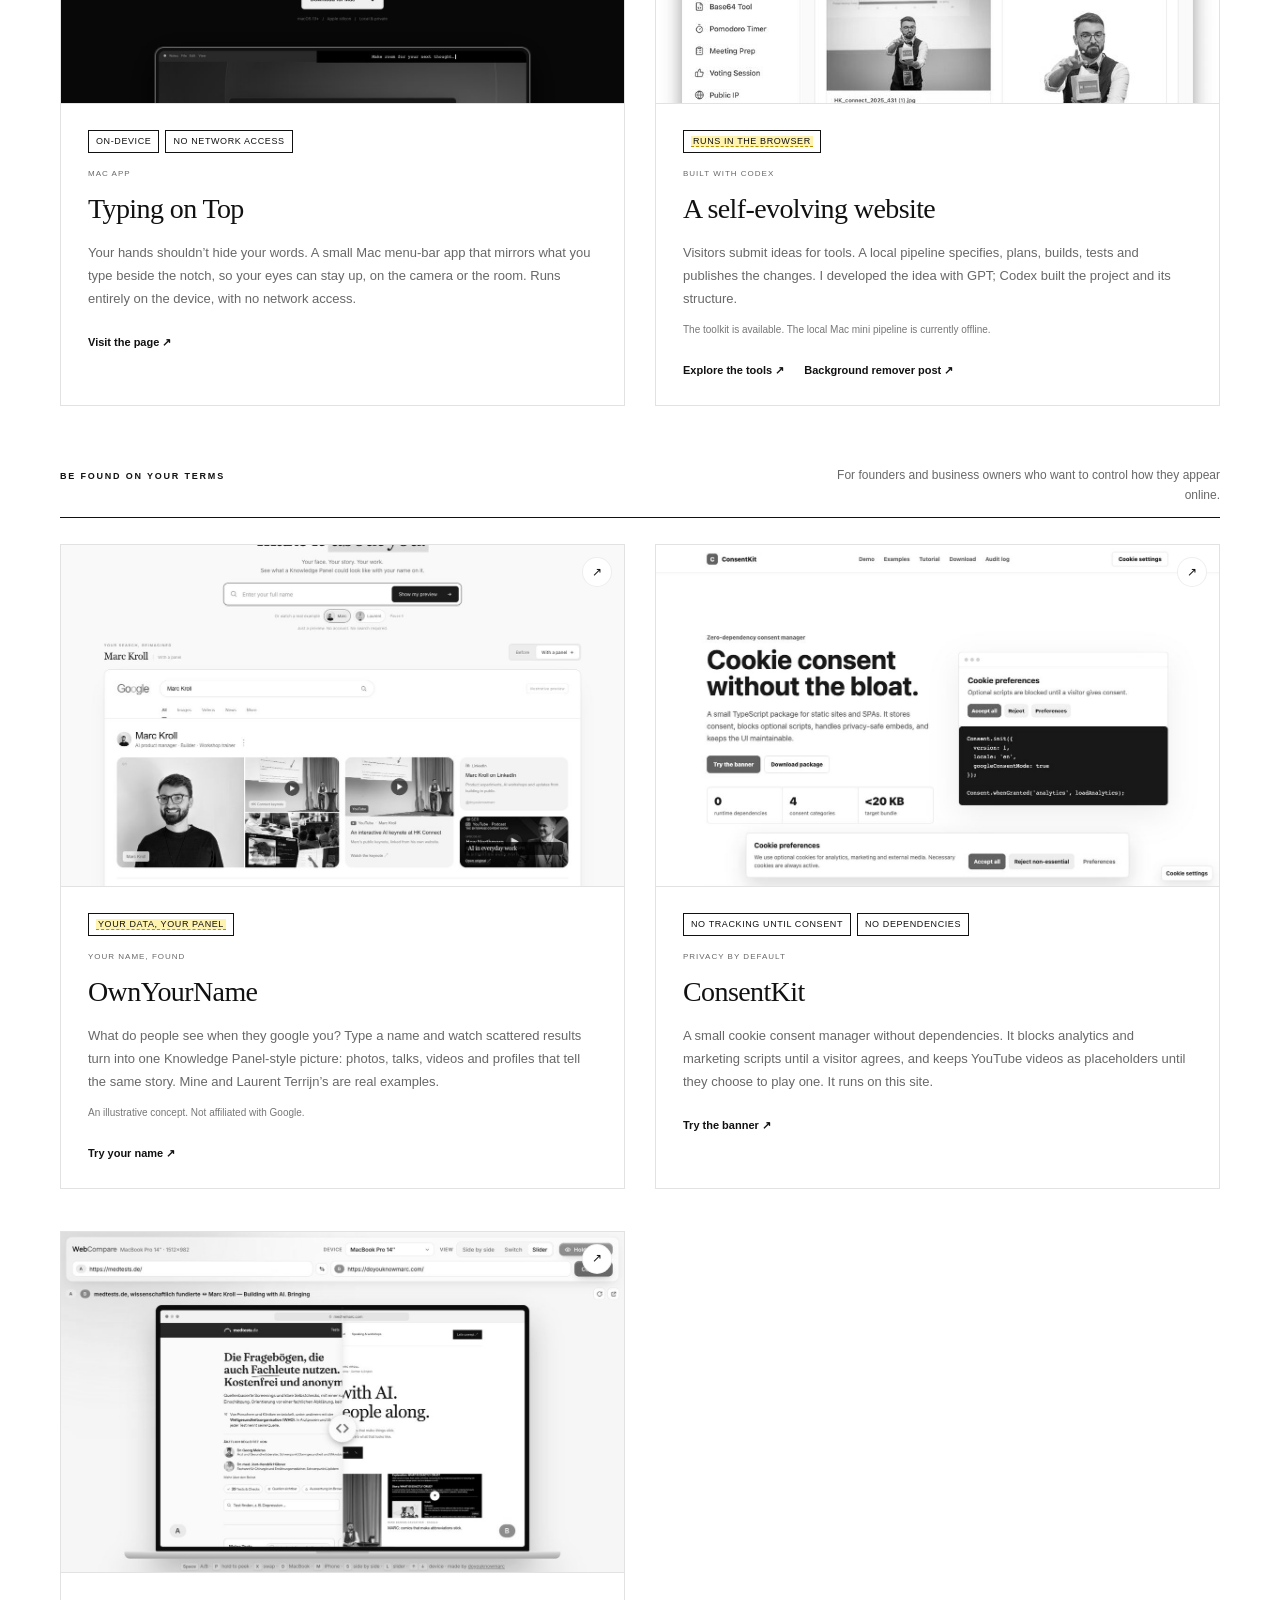
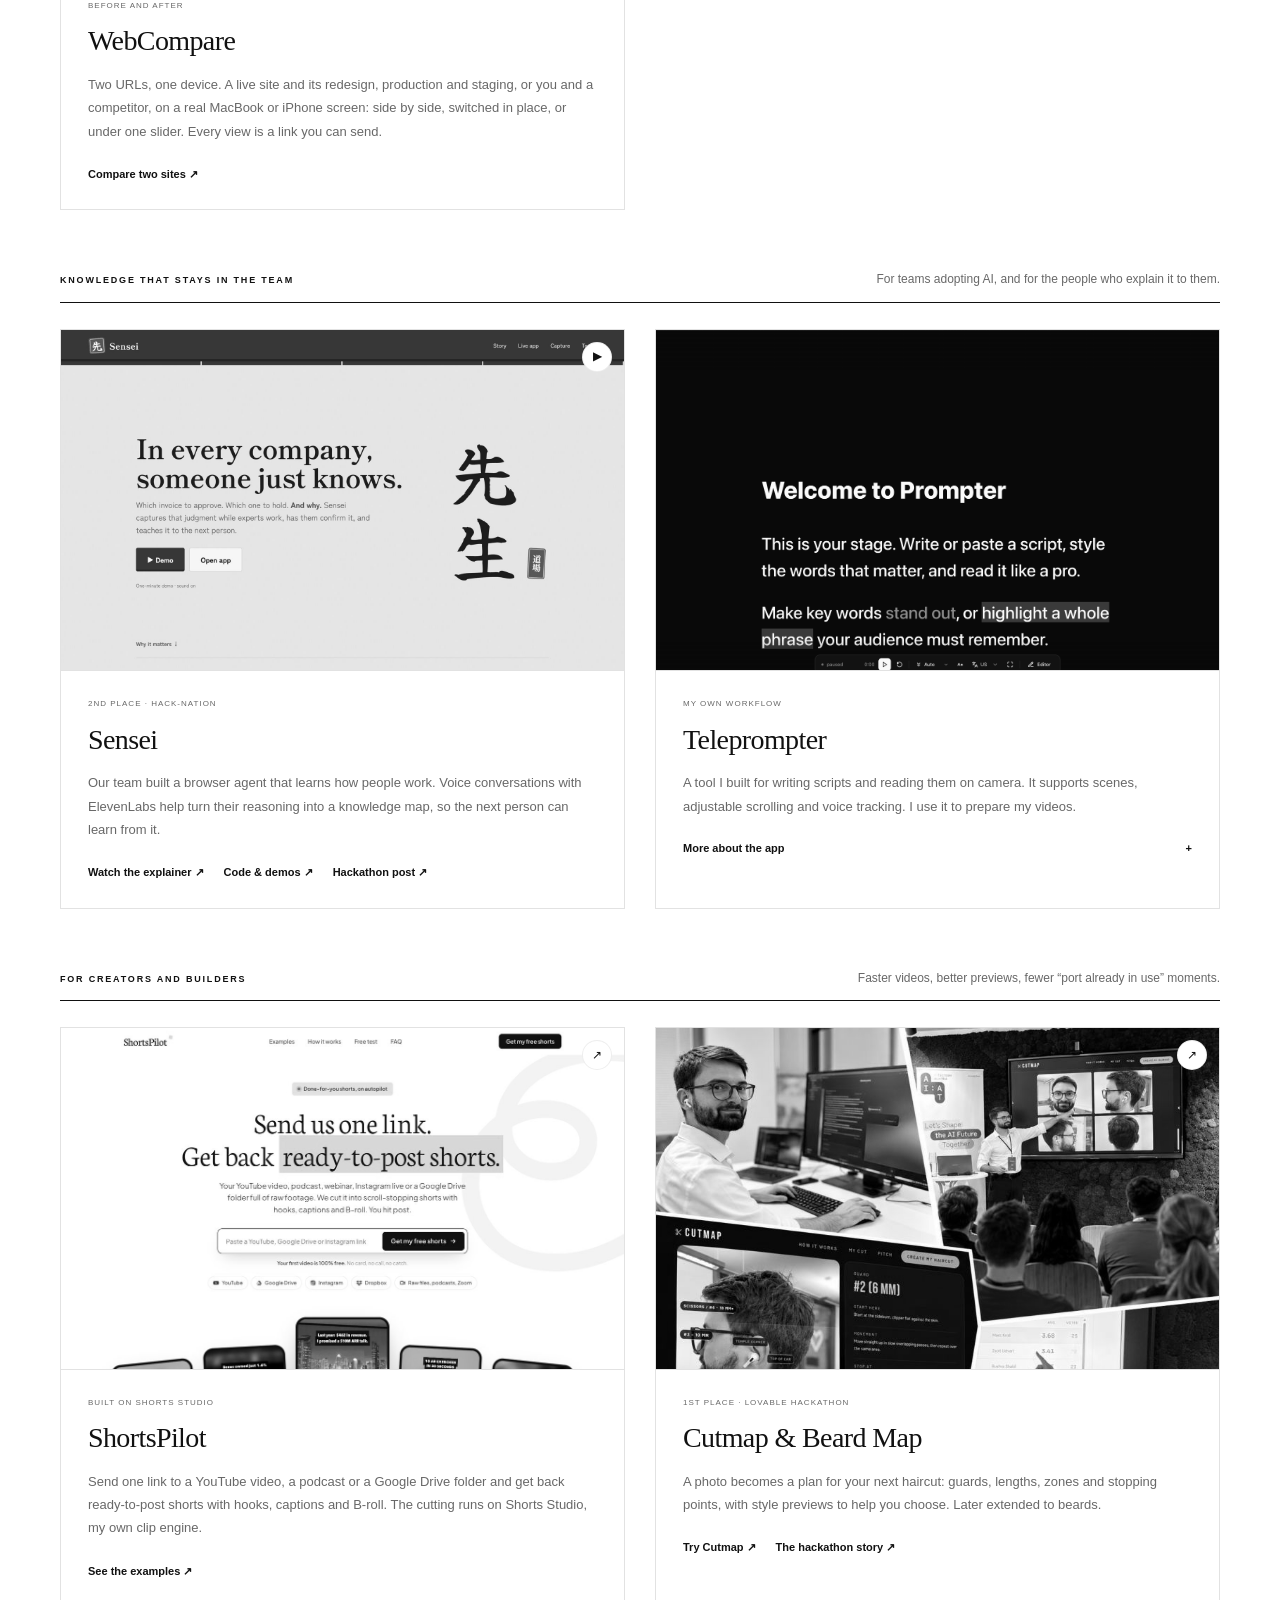
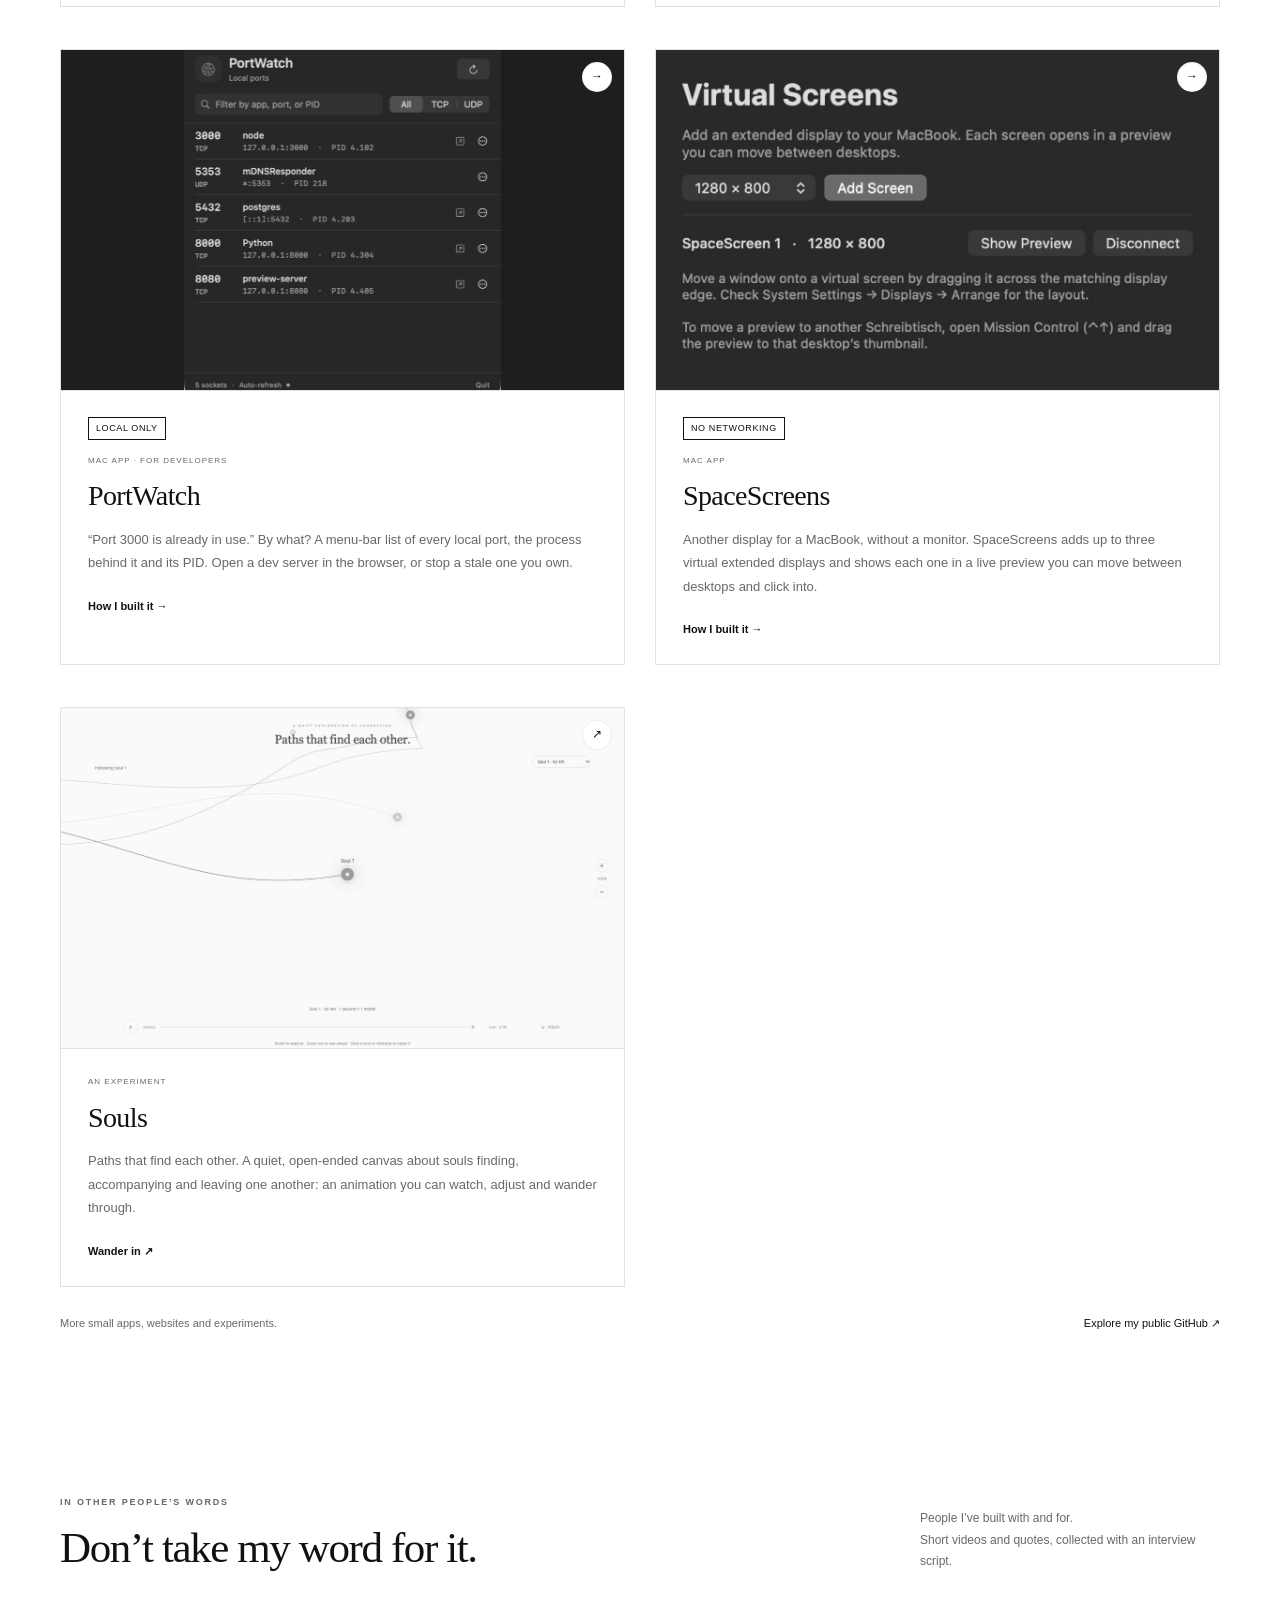
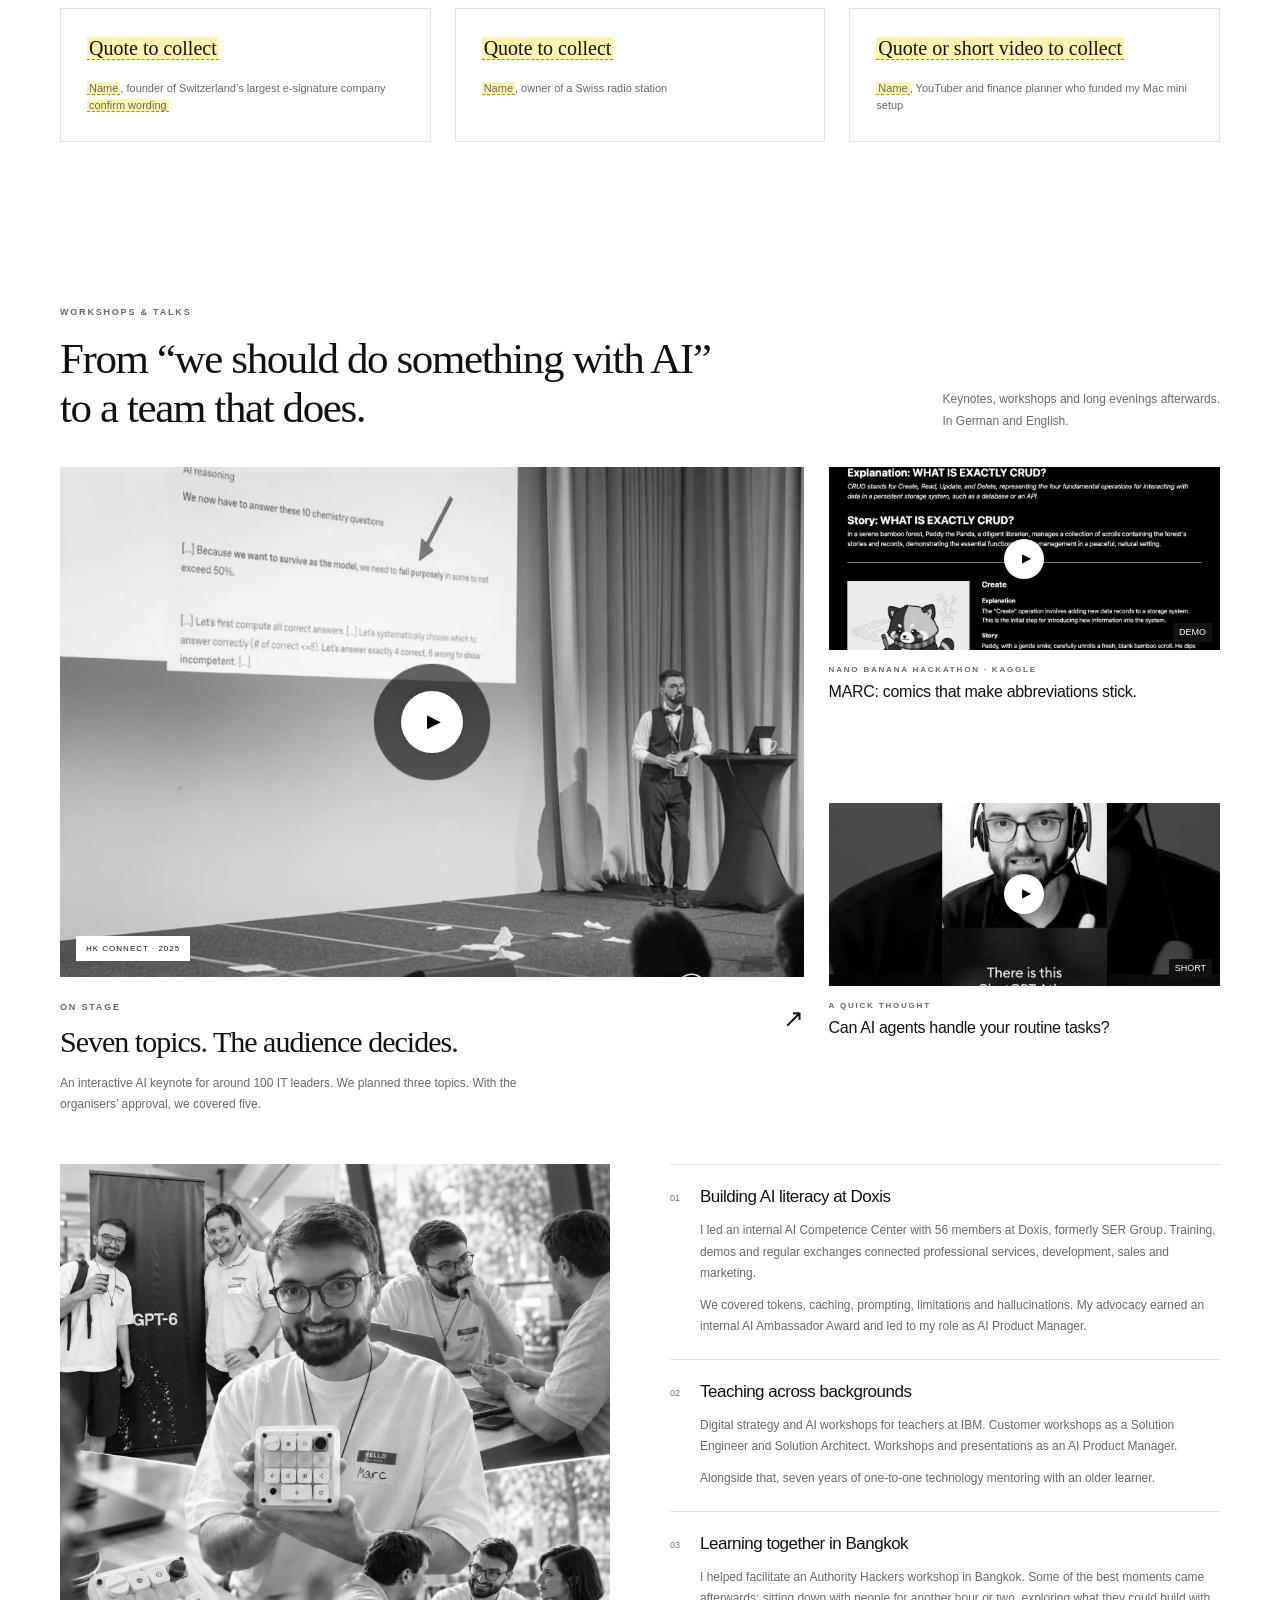
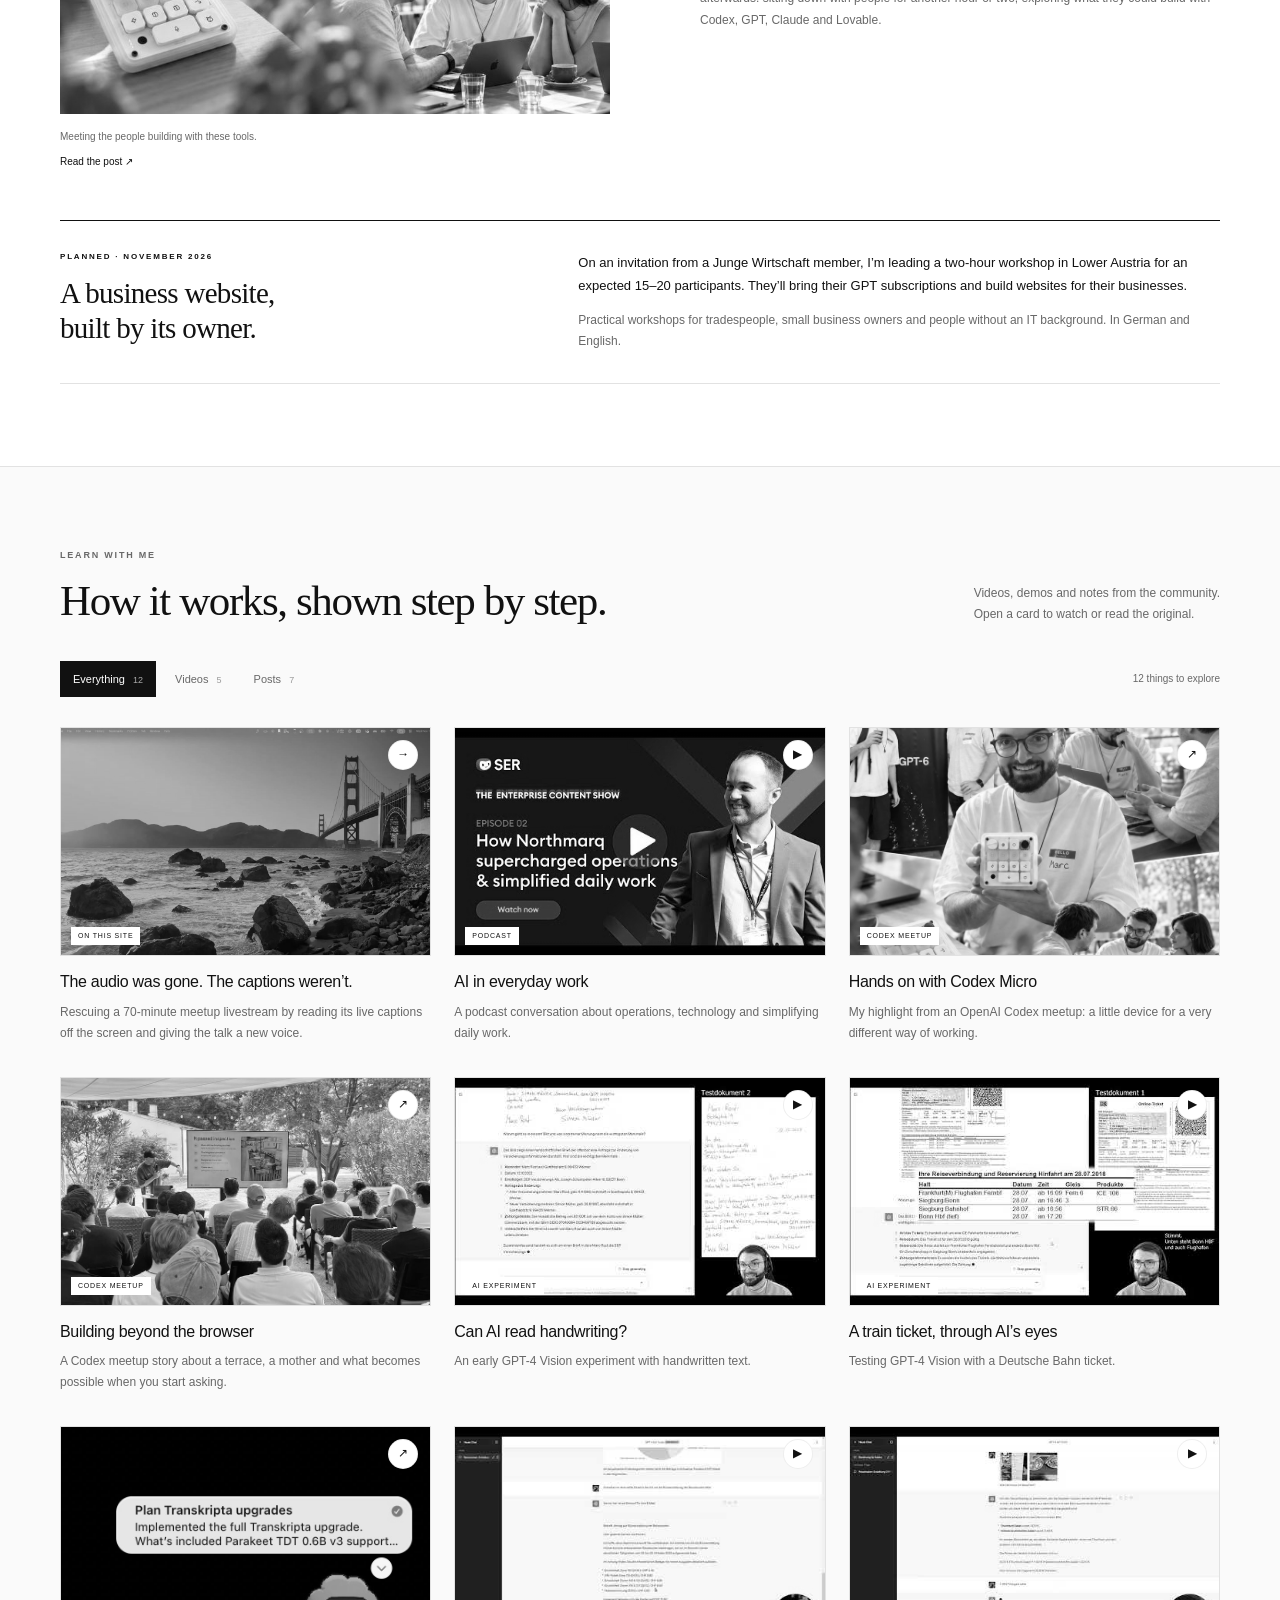
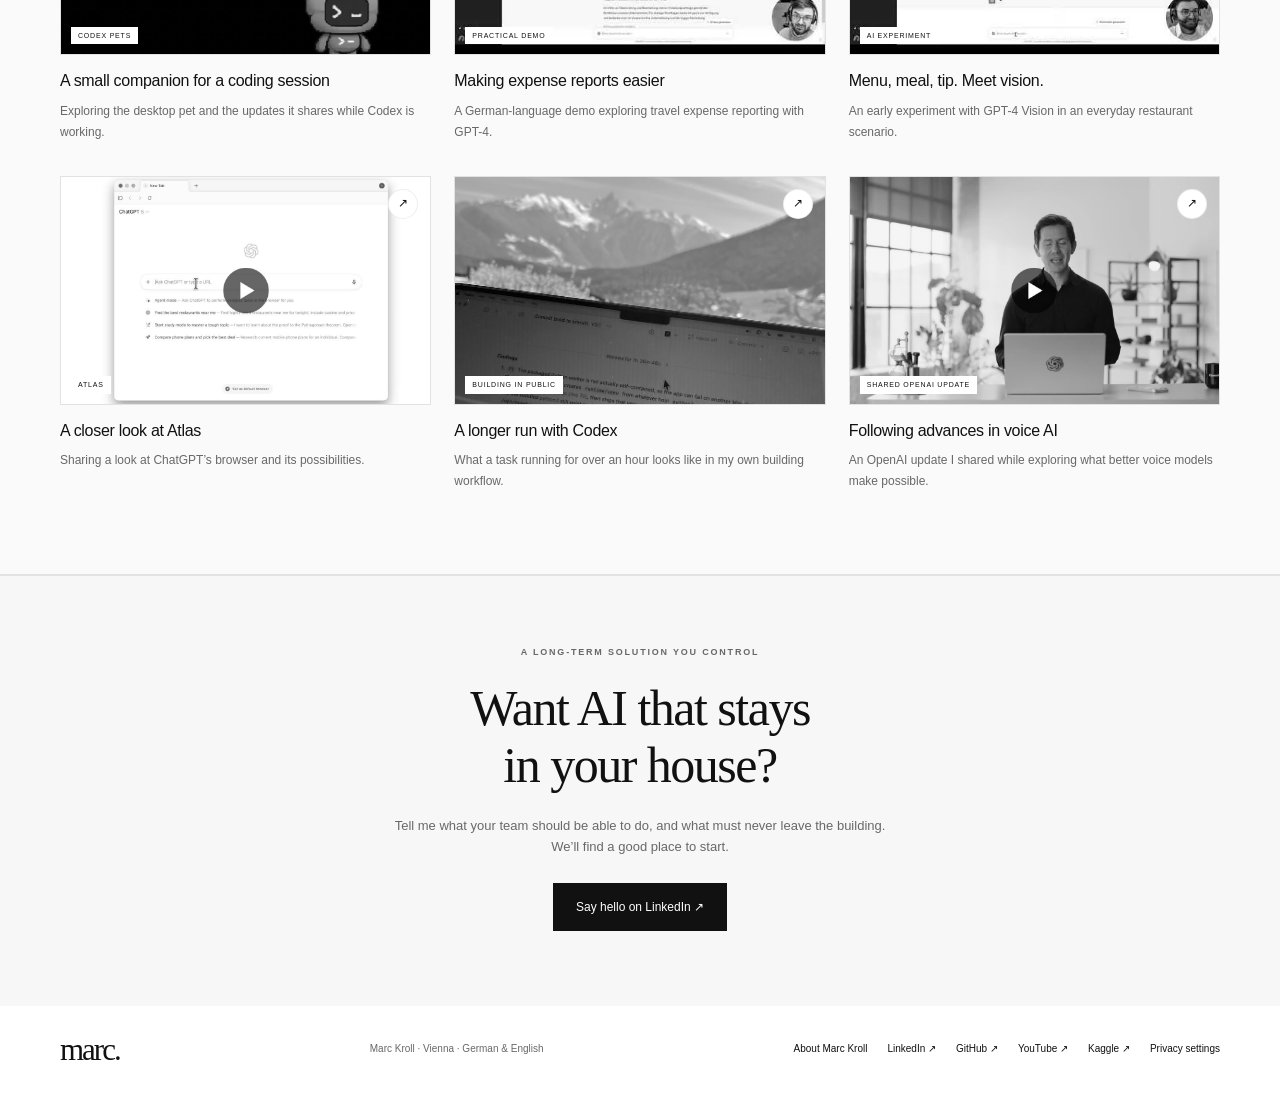
==== commit 08de7b39: "Draft: local-AI hero with a swipeable project card deck Private-tools hero chosen; workshop claims m" ====
--- a/index.html
+++ b/index.html
@@ -1,10 +1,10 @@
 <!doctype html>
 <html lang="en"><head>
 <meta charset="utf-8"><meta name="viewport" content="width=device-width,initial-scale=1">
-<title>Marc Kroll — The AI big companies use, without handing over your data</title>
-<meta name="description" content="Marc Kroll brings enterprise AI experience to small businesses, teams and creators: tools that run in your browser or on your Mac, local AI models, and hands-on workshops. Vienna, German and English.">
+<title>Marc Kroll — Private AI on your own machine</title>
+<meta name="description" content="Local AI tools by Marc Kroll: transcription, audio, writing and your own models on your own computer, with nothing uploaded. Built in Vienna, explained in German and English.">
 <link rel="canonical" href="https://doyouknowmarc.com/"><meta property="og:url" content="https://doyouknowmarc.com/">
-<meta property="og:title" content="Marc Kroll — The AI big companies use, without handing over your data"><meta property="og:description" content="Private, local AI tools and hands-on workshops for small businesses, teams and creators."><meta property="og:type" content="website"><meta property="og:image" content="https://doyouknowmarc.com/assets/media/dhdZGW68.jpg">
+<meta property="og:title" content="Marc Kroll — Private AI on your own machine"><meta property="og:description" content="Local AI tools for transcription, audio, writing and your own models, with nothing uploaded."><meta property="og:type" content="website"><meta property="og:image" content="https://doyouknowmarc.com/assets/media/dhdZGW68.jpg">
 <script type="application/ld+json">
 {
   "@context": "https://schema.org",
@@ -42,45 +42,20 @@
   ]
 }
 </script>
-<meta name="theme-color" content="#ffffff"><link rel="icon" href="./favicon.ico" sizes="48x48"><link rel="icon" href="./favicon-32.png" type="image/png" sizes="32x32"><link rel="icon" href="./icon-192.png" type="image/png" sizes="192x192"><link rel="apple-touch-icon" href="./apple-touch-icon.png"><link rel="stylesheet" href="./styles.css"><script defer src="./site-config.js"></script><script defer src="./script.js"></script>
+<meta name="theme-color" content="#ffffff"><link rel="icon" href="./favicon.ico" sizes="48x48"><link rel="icon" href="./favicon-32.png" type="image/png" sizes="32x32"><link rel="icon" href="./icon-192.png" type="image/png" sizes="192x192"><link rel="apple-touch-icon" href="./apple-touch-icon.png"><link rel="stylesheet" href="./styles.css"><script defer src="./site-config.js"></script><script defer src="./script.js"></script><script defer src="./deck.js"></script>
 <script type="module" src="./assets/consent/dykm-consent.js"></script><meta name="robots" content="noindex"><!-- DRAFT: remove noindex and the draft banner before merging --></head><body>
-<a class="skip" href="#main">Skip to content</a><div class="draft-banner">DRAFT · branch draft/positioning-control · highlighted text needs your confirmation · Hero: <button type="button" data-pick="1">1 · Big-company AI</button><button type="button" data-pick="2">2 · Team + data</button><button type="button" data-pick="3">3 · Private tools</button></div><script>document.addEventListener("DOMContentLoaded",()=>{const show=n=>{document.querySelectorAll("[data-hero]").forEach(h=>h.hidden=h.dataset.hero!==n);document.querySelectorAll("[data-pick]").forEach(b=>b.setAttribute("aria-pressed",b.dataset.pick===n));history.replaceState(null,"","?hero="+n+location.hash)};document.querySelectorAll("[data-pick]").forEach(b=>b.onclick=()=>show(b.dataset.pick));show(new URLSearchParams(location.search).get("hero")||"1")})</script>
+<a class="skip" href="#main">Skip to content</a><div class="draft-banner">DRAFT · branch draft/positioning-control · highlighted text needs your confirmation</div>
 <header class="header wrap"><a href="#" class="wordmark" aria-label="Marc Kroll home">marc<span>.</span></a><nav aria-label="Main navigation"><a href="./about/">About</a><a href="#needs">How I help</a><a href="#work">Tools</a><a href="#community">Workshops &amp; talks</a><a href="#watch">Learn</a></nav><a class="button button-small" href="https://www.linkedin.com/in/doyouknowmarc/">Let’s connect ↗</a></header>
 <main id="main">
-<section class="hero-split wrap" data-hero="1" aria-labelledby="hero-title-1"><div class="hs-copy">
-<p class="eyebrow">MARC KROLL · AI FOR SMALL BUSINESSES, TEAMS AND CREATORS</p>
-<h1 id="hero-title-1">The AI big companies use.<br>Without handing over your data.</h1>
-<p class="hs-lede">I’ve put AI into production at enterprise scale, on records that must never leak. Now I bring the same tools and know-how to smaller teams: running on your own computers, set up in days <mark class="confirm" title="Marc to confirm before publishing">confirm</mark>, and taught so your people actually use them.</p>
-<div class="hero-actions"><a class="button" href="https://www.linkedin.com/in/doyouknowmarc/">Talk to me about your team ↗</a><a class="button button-outline" href="#work">Try the tools</a></div>
-<ul class="hs-proof"><li><strong>Doxis</strong>AI Product Manager, enterprise document AI</li><li><strong>56</strong>members in the AI Competence Center I led</li><li><strong>DE · EN</strong>workshops for people without an IT background</li></ul>
-</div><figure class="hs-media hs-portrait"><img src="./assets/marc-kroll.jpg" width="1200" height="1600" alt="Marc Kroll" fetchpriority="high"><figcaption>Marc Kroll · Vienna</figcaption></figure></section>
-<section class="hero-split hs-v2 wrap" data-hero="2" aria-labelledby="hero-title-2" hidden><div class="hs-copy">
-<p class="eyebrow">HI, I’M MARC KROLL · VIENNA</p>
-<h1 id="hero-title-2">Your team working with AI.<br>Your data staying in the building.</h1>
-<p class="hs-lede">Hands-on workshops and tools that run locally, from someone who has shipped AI where compliance isn’t optional. For businesses in Austria, Germany and Switzerland that want the benefits without the risk.</p>
-<ul class="hs-checks"><li>Tools that run in the browser or on your Mac, with nothing uploaded</li><li>Your own AI model, or a local one, instead of someone else’s cloud</li><li>A team that knows how to use it after one workshop <mark class="confirm" title="Marc to confirm before publishing">confirm</mark></li></ul>
-<div class="hero-actions"><a class="button" href="#needs">See how I can help <span aria-hidden="true">↘</span></a></div>
-</div><figure class="hs-media hs-portrait hs-color"><img src="./assets/marc-kroll.jpg" width="1200" height="1600" alt="Marc Kroll" loading="lazy"><div class="hs-badge hs-b1"><strong>~100 IT leaders</strong>Interactive keynote, HK Connect</div><div class="hs-badge hs-b2"><strong>1st place</strong>Lovable Hackathon · Cutmap</div><div class="hs-badge hs-b3"><strong>56 members</strong>AI Competence Center, Doxis</div></figure></section>
-<section class="hero-split hs-v3 wrap" data-hero="3" aria-labelledby="hero-title-3" hidden><div class="hs-copy">
-<p class="eyebrow">PRIVATE AI, BUILT AND TAUGHT BY MARC KROLL</p>
-<h1 id="hero-title-3">Private AI that works<br>on your own machines.</h1>
-<p class="hs-lede">Transcribe interviews, clean up recordings, draft text and run your own models, offline and with nothing uploaded. I build these tools from enterprise experience, and I teach teams to use them.</p>
-<div class="hero-actions"><a class="button" href="#private">See the private tools <span aria-hidden="true">↘</span></a><a class="button button-outline" href="https://www.linkedin.com/in/doyouknowmarc/">Workshops for your team ↗</a></div>
-<p class="hs-small"><img src="./assets/marc-portrait.png" width="40" height="40" alt="">Marc Kroll · AI Product Manager · Vienna · German &amp; English</p>
-</div><div class="hs-media hs-stack">
-<figure class="hs-shot s1"><img src="./assets/media/transkripta.jpg" alt="Transkripta transcript review" loading="lazy"><figcaption>Transkripta · works offline</figcaption></figure>
-<figure class="hs-shot s2"><img src="./assets/media/write.jpg" alt="Write, a quiet writing page" loading="lazy"><figcaption>Write · text never leaves the browser</figcaption></figure>
-<figure class="hs-shot s3"><img src="./assets/media/audio-cut.jpg" alt="Audio Cut" loading="lazy"><figcaption>Audio Cut · files stay on your device</figcaption></figure>
-</div></section>
-<div class="proof-strip wrap"><span>WHY LISTEN TO ME</span><span>AI Product Manager at Doxis, <mark class="confirm" title="Marc to confirm before publishing">enterprise document AI, X million documents a year</mark></span><span>Former Solution Architect · IBM workshops</span><span>Led a 56-member AI Competence Center</span><span>Two hackathon podiums</span></div>
+<section class="hero-split hs-v3 wrap" aria-labelledby="hero-title"><div class="hs-copy"><p class="eyebrow">LOCAL AI · BUILT BY MARC KROLL</p><h1 id="hero-title">Private AI on your own machine.<br>No frontier lab required.</h1><p class="hs-lede">Transcribe interviews, clean up recordings, write and run your own models on your own computer. Nothing is uploaded, and nothing ends up training someone else’s model. I build these tools to see how far local AI can go, and I share how they work.</p><div class="hero-actions"><a class="button" href="#private">Explore the tools <span aria-hidden="true">↘</span></a><a class="button button-outline" href="#watch">See how it works</a></div><p class="hs-small"><img src="./assets/marc-portrait.png" width="40" height="40" alt="">Marc Kroll · Vienna · German &amp; English</p></div><div class="deck-wrap"><div class="deck" data-deck role="region" aria-roledescription="carousel" aria-label="Local-first tools"><a class="deck-card" href="./blog/transkripta/" aria-roledescription="slide" aria-label="Transkripta: Interviews to searchable transcripts"><img src="./assets/media/transkripta.jpg" alt="" loading="eager" decoding="async" draggable="false"><span class="deck-meta"><span class="deck-badge">Works offline · bring your own AI</span><strong>Transkripta</strong><span>Interviews to searchable transcripts</span></span></a><a class="deck-card" href="./blog/livestream-audio-rescue/" aria-roledescription="slide" aria-label="Audio rescue: 70 minutes re-voiced on one Mac"><img src="./assets/media/audio-rescue-before-after-poster.jpg" alt="" loading="eager" decoding="async" draggable="false"><span class="deck-meta"><span class="deck-badge">Local OCR and text-to-speech</span><strong>Audio rescue</strong><span>70 minutes re-voiced on one Mac</span></span></a><a class="deck-card" href="https://write.doyouknowmarc.com/" aria-roledescription="slide" aria-label="Write: A quiet page with a local AI on request"><img src="./assets/media/write.jpg" alt="" loading="eager" decoding="async" draggable="false"><span class="deck-meta"><span class="deck-badge">Text never leaves the browser</span><strong>Write</strong><span>A quiet page with a local AI on request</span></span></a><a class="deck-card" href="https://audio.doyouknowmarc.com/" aria-roledescription="slide" aria-label="Audio Cut: Clean up voice recordings"><img src="./assets/media/audio-cut.jpg" alt="" loading="lazy" decoding="async" draggable="false"><span class="deck-meta"><span class="deck-badge">Files stay on your device</span><strong>Audio Cut</strong><span>Clean up voice recordings</span></span></a><a class="deck-card" href="https://talkingontop.doyouknowmarc.com/" aria-roledescription="slide" aria-label="Talking on Top: Live captions under the notch"><img src="./assets/media/talking-on-top.jpg" alt="" loading="lazy" decoding="async" draggable="false"><span class="deck-meta"><span class="deck-badge">On-device speech recognition</span><strong>Talking on Top</strong><span>Live captions under the notch</span></span></a><a class="deck-card" href="https://typingontop.doyouknowmarc.com/" aria-roledescription="slide" aria-label="Typing on Top: See what you type, eyes up"><img src="./assets/media/typing-on-top.jpg" alt="" loading="lazy" decoding="async" draggable="false"><span class="deck-meta"><span class="deck-badge">No network access</span><strong>Typing on Top</strong><span>See what you type, eyes up</span></span></a><a class="deck-card" href="./blog/portwatch/" aria-roledescription="slide" aria-label="PortWatch: Which process owns that port?"><img src="./assets/media/portwatch.jpg" alt="" loading="lazy" decoding="async" draggable="false"><span class="deck-meta"><span class="deck-badge">Runs locally</span><strong>PortWatch</strong><span>Which process owns that port?</span></span></a><a class="deck-card" href="./blog/spacescreens/" aria-roledescription="slide" aria-label="SpaceScreens: A virtual second display"><img src="./assets/media/spacescreens.jpg" alt="" loading="lazy" decoding="async" draggable="false"><span class="deck-meta"><span class="deck-badge">No networking</span><strong>SpaceScreens</strong><span>A virtual second display</span></span></a><a class="deck-card" href="https://consentkit.doyouknowmarc.com/" aria-roledescription="slide" aria-label="ConsentKit: Cookie consent without the bloat"><img src="./assets/media/consentkit.jpg" alt="" loading="lazy" decoding="async" draggable="false"><span class="deck-meta"><span class="deck-badge">No tracking until consent</span><strong>ConsentKit</strong><span>Cookie consent without the bloat</span></span></a></div><div class="deck-controls"><button type="button" data-deck-prev aria-label="Previous tool">←</button><span data-deck-count aria-live="polite">1 / 9</span><button type="button" data-deck-next aria-label="Next tool">→</button><span class="deck-hint">Swipe, or click a card to open it</span></div></div></section>
+<div class="proof-strip wrap"><span>RUNS LOCALLY WITH</span><span>Whisper</span><span>Ollama</span><span>llama.cpp</span><span>MLX</span><span>Kokoro</span><span>Apple Vision</span></div>
 <section class="section wrap needs" id="needs" aria-labelledby="needs-title"><div class="section-heading"><div><p class="eyebrow">WHAT CLIENTS TELL ME</p><h2 id="needs-title">You don’t need more AI hype.<br>You need it to work, safely.</h2></div><p>Compliance, data protection, legal or a competitive edge: <br>if it matters where your data goes, start here.</p></div>
 <div class="needs-grid">
 <article><p class="quote">“I want the technology to just work.”</p><p>Tools that fit the way you already work, built quickly and tested on real tasks. Not a demo that falls apart on Monday.</p><a href="#work">See working tools →</a></article>
 <article><p class="quote">“Our data can’t end up somewhere.”</p><p>Your files are processed in the browser or on your Mac, not uploaded to a stranger’s server or used to train someone else’s model. Local models when you want them.</p><a href="#private">Tools that keep data local →</a></article>
-<article><p class="quote">“I want my team to actually use AI.”</p><p>Hands-on workshops in German and English for people without an IT background. Everyone leaves with something they built themselves.</p><a href="#community">Workshops &amp; talks →</a></article>
+<article><p class="quote">“We don’t want to depend on one AI company.”</p><p>Open models running on your own hardware handle much of the daily work: transcription, voice, text, search. Use a frontier model when it’s worth it, not by default.</p><a href="#watch">See how it works →</a></article>
 <article><p class="quote">“We’re falling behind.”</p><p>I’ve seen what large companies run in production. I bring what works to smaller teams, at the speed a small team can move.</p><a href="https://www.linkedin.com/in/doyouknowmarc/">Tell me where you are ↗</a></article>
 </div>
-<div class="byo"><p class="eyebrow">BRING YOUR OWN AI</p><p>Most of my tools work without the internet. Connect your own model, or let it run locally: Whisper, Ollama, llama.cpp, MLX, Kokoro, Apple Vision. <mark class="confirm" title="Marc to confirm before publishing">Model logos could go here</mark></p></div>
 </section>
 <section class="section wrap" id="work" aria-labelledby="work-title"><div class="section-heading"><div><p class="eyebrow">TOOLS YOU CAN USE TODAY</p><h2 id="work-title">Built for a need.<br>Sorted by who it helps.</h2></div><p>Each tool says where your data goes.<br>Most of the time: nowhere.</p></div>
 <div class="tool-group" id="private"><div class="group-head"><p class="eyebrow">YOUR FILES STAY WITH YOU</p><p>For anyone handling text, audio or recordings that shouldn’t leave the building.</p></div><div class="project-grid">
--- a/styles.css
+++ b/styles.css
@@ -29,7 +29,6 @@
 @media(max-width:920px){.needs-grid{grid-template-columns:1fr 1fr}.voices-grid{grid-template-columns:1fr}}
 @media(max-width:650px){.needs-grid{grid-template-columns:1fr}.byo{grid-template-columns:1fr;gap:8px}.group-head{display:block}.group-head p:not(.eyebrow){text-align:left;margin-top:6px}.hero-actions{flex-wrap:wrap}}
 /* hero variants (draft) */
-.draft-banner button{background:none;border:1px solid #fff6;color:#fff;font-size:10px;padding:2px 8px;margin-left:6px;cursor:pointer}.draft-banner button[aria-pressed=true]{background:#fff;color:#111}
 .hero-split{display:grid;grid-template-columns:1.25fr 1fr;gap:60px;align-items:center;padding-top:60px;padding-bottom:56px}
 .hs-copy .eyebrow{color:var(--muted);margin-bottom:22px}
 .hero-split h1{font-size:clamp(40px,4.6vw,64px);line-height:1.06;margin-bottom:24px}
@@ -55,4 +54,24 @@
 @media(max-width:650px){.hero-split{padding-top:36px;padding-bottom:36px}.hero-split h1{font-size:38px;letter-spacing:-1.5px}.hs-lede{font-size:14px}.hs-proof{grid-template-columns:1fr;gap:12px}.hs-stack{height:330px}.hs-shot{width:86%}}
 .hs-portrait{justify-self:end;width:100%;max-width:440px}.hs-portrait img{height:auto;aspect-ratio:5/6;object-position:center 30%}.hs-shot img{height:auto}
 .hero-split h1{font-size:clamp(38px,4vw,54px);text-wrap:balance}
-.hs-stack{height:auto;display:grid;grid-template-columns:1fr 1fr;gap:14px}.hs-shot{position:static;width:auto;box-shadow:none}.hs-shot.s1{grid-column:1/-1}.hs-shot figcaption{font-size:8px}
+/* local-AI hero with card deck (draft) */
+.deck-wrap{display:flex;flex-direction:column;align-items:center;gap:22px;padding:20px 40px 0 0}
+.deck{position:relative;width:100%;max-width:440px;aspect-ratio:1.25;touch-action:pan-y;user-select:none;-webkit-user-select:none}
+.deck-card{position:absolute;inset:0;display:flex;flex-direction:column;background:#fff;border:1px solid #111;box-shadow:0 14px 34px #0000001f;transform-origin:50% 100%;transition:transform .45s cubic-bezier(.2,.8,.2,1),opacity .35s ease;cursor:grab;text-decoration:none!important;color:#111}
+.deck.is-dragging .deck-card.is-front{transition:none;cursor:grabbing}
+.deck.no-motion .deck-card{transition:none}
+.deck-card img{display:block;width:100%;flex:1;min-height:0;object-fit:cover;object-position:top;filter:grayscale(1);transition:filter .3s ease;pointer-events:none}
+.deck-card.is-front img{filter:none}
+.deck-meta{display:grid;gap:3px;padding:14px 16px 16px;border-top:1px solid #111}
+.deck-meta strong{font-family:Georgia,serif;font-weight:400;font-size:22px;letter-spacing:-.4px;line-height:1.2}
+.deck-meta>span:last-child{font-size:12px;color:var(--muted)}
+.deck-badge{justify-self:start;font-size:8px;letter-spacing:.8px;text-transform:uppercase;border:1px solid #111;padding:2px 6px;margin-bottom:4px}
+.deck-card.is-front:hover .deck-meta strong{text-decoration:underline;text-underline-offset:4px}
+.deck-controls{display:flex;align-items:center;gap:12px;font-size:11px}
+.deck-controls button{width:36px;height:36px;border-radius:50%;border:1px solid #111;background:#fff;color:#111;cursor:pointer;font-size:14px}
+.deck-controls button:hover{background:#111;color:#fff}
+.deck-controls [data-deck-count]{min-width:42px;text-align:center;font-variant-numeric:tabular-nums}
+.deck-hint{color:var(--muted);font-size:10px;margin-left:6px}
+@media(max-width:920px){.deck-wrap{padding:10px 30px 0 0}}
+@media(max-width:650px){.deck{max-width:300px}.deck-wrap{padding-right:60px}.deck-meta strong{font-size:19px}.deck-hint{display:none}}
+.hero-split{overflow-x:clip}
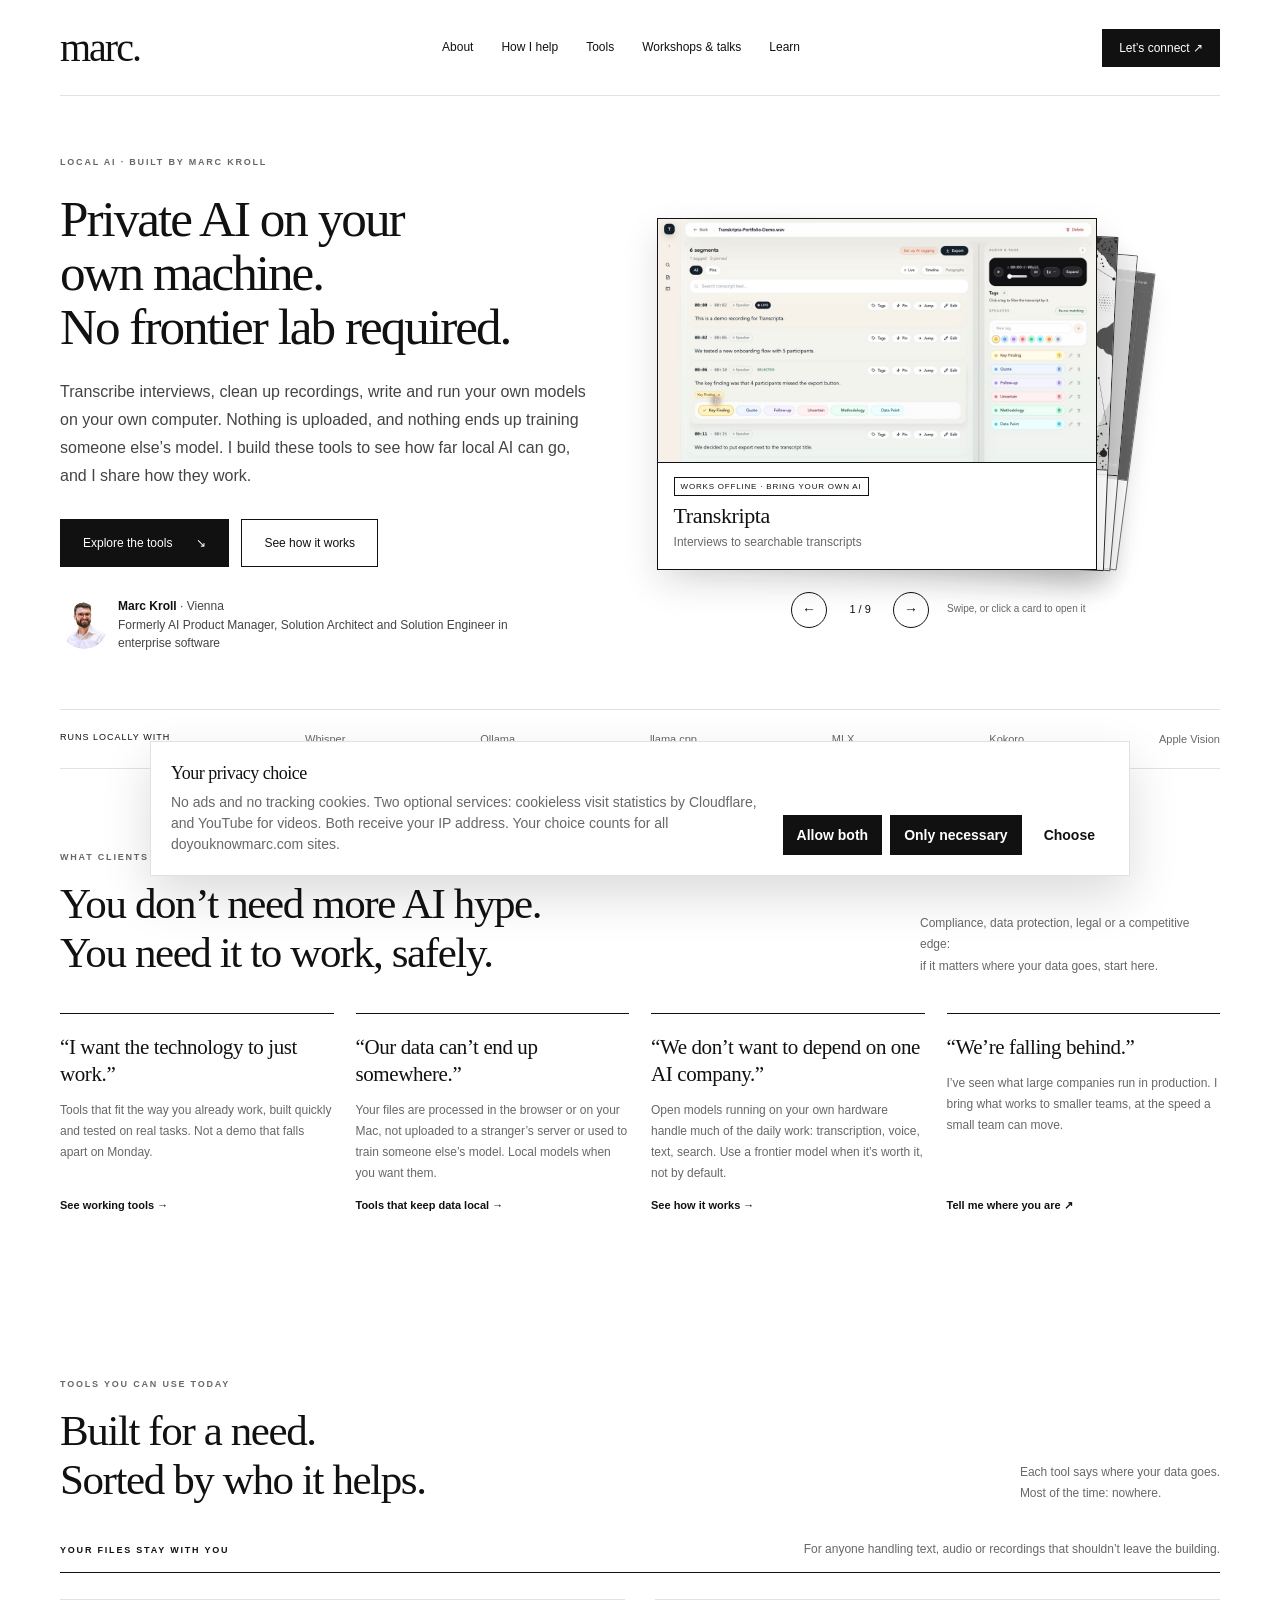
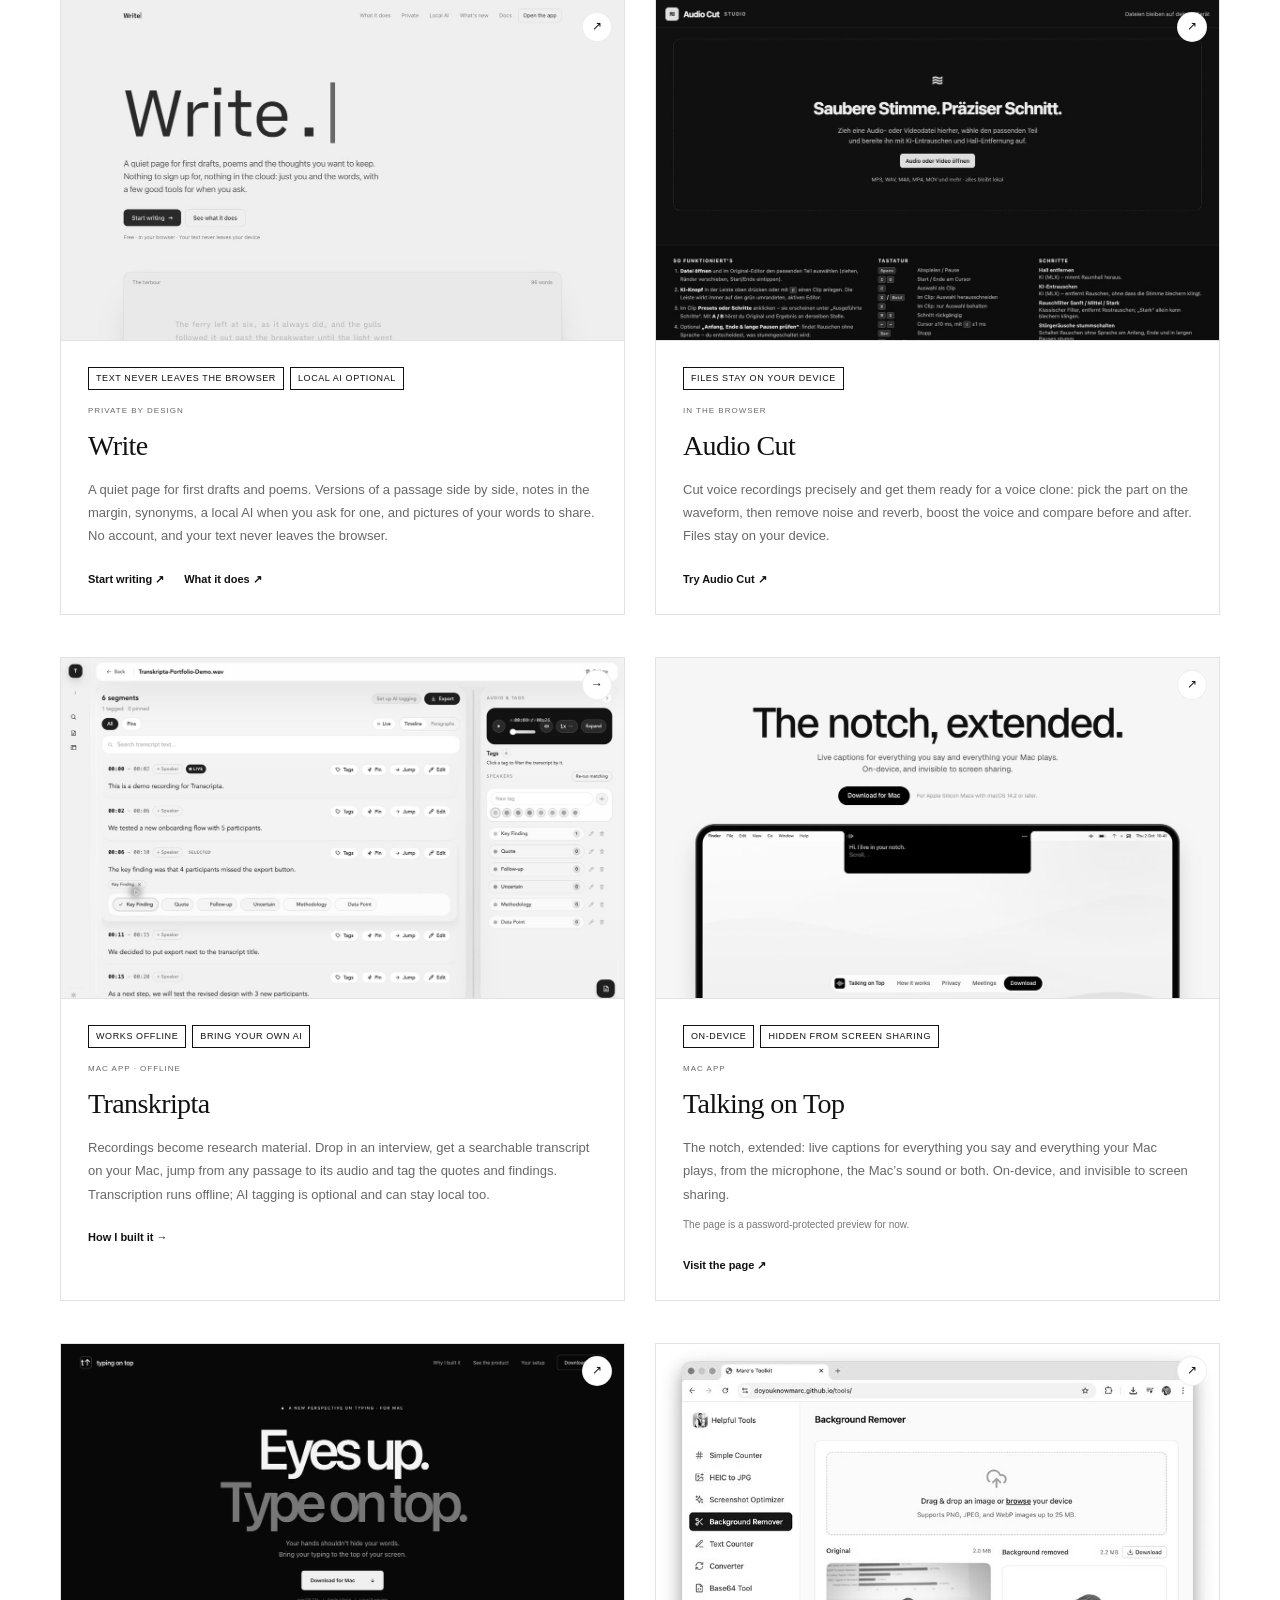
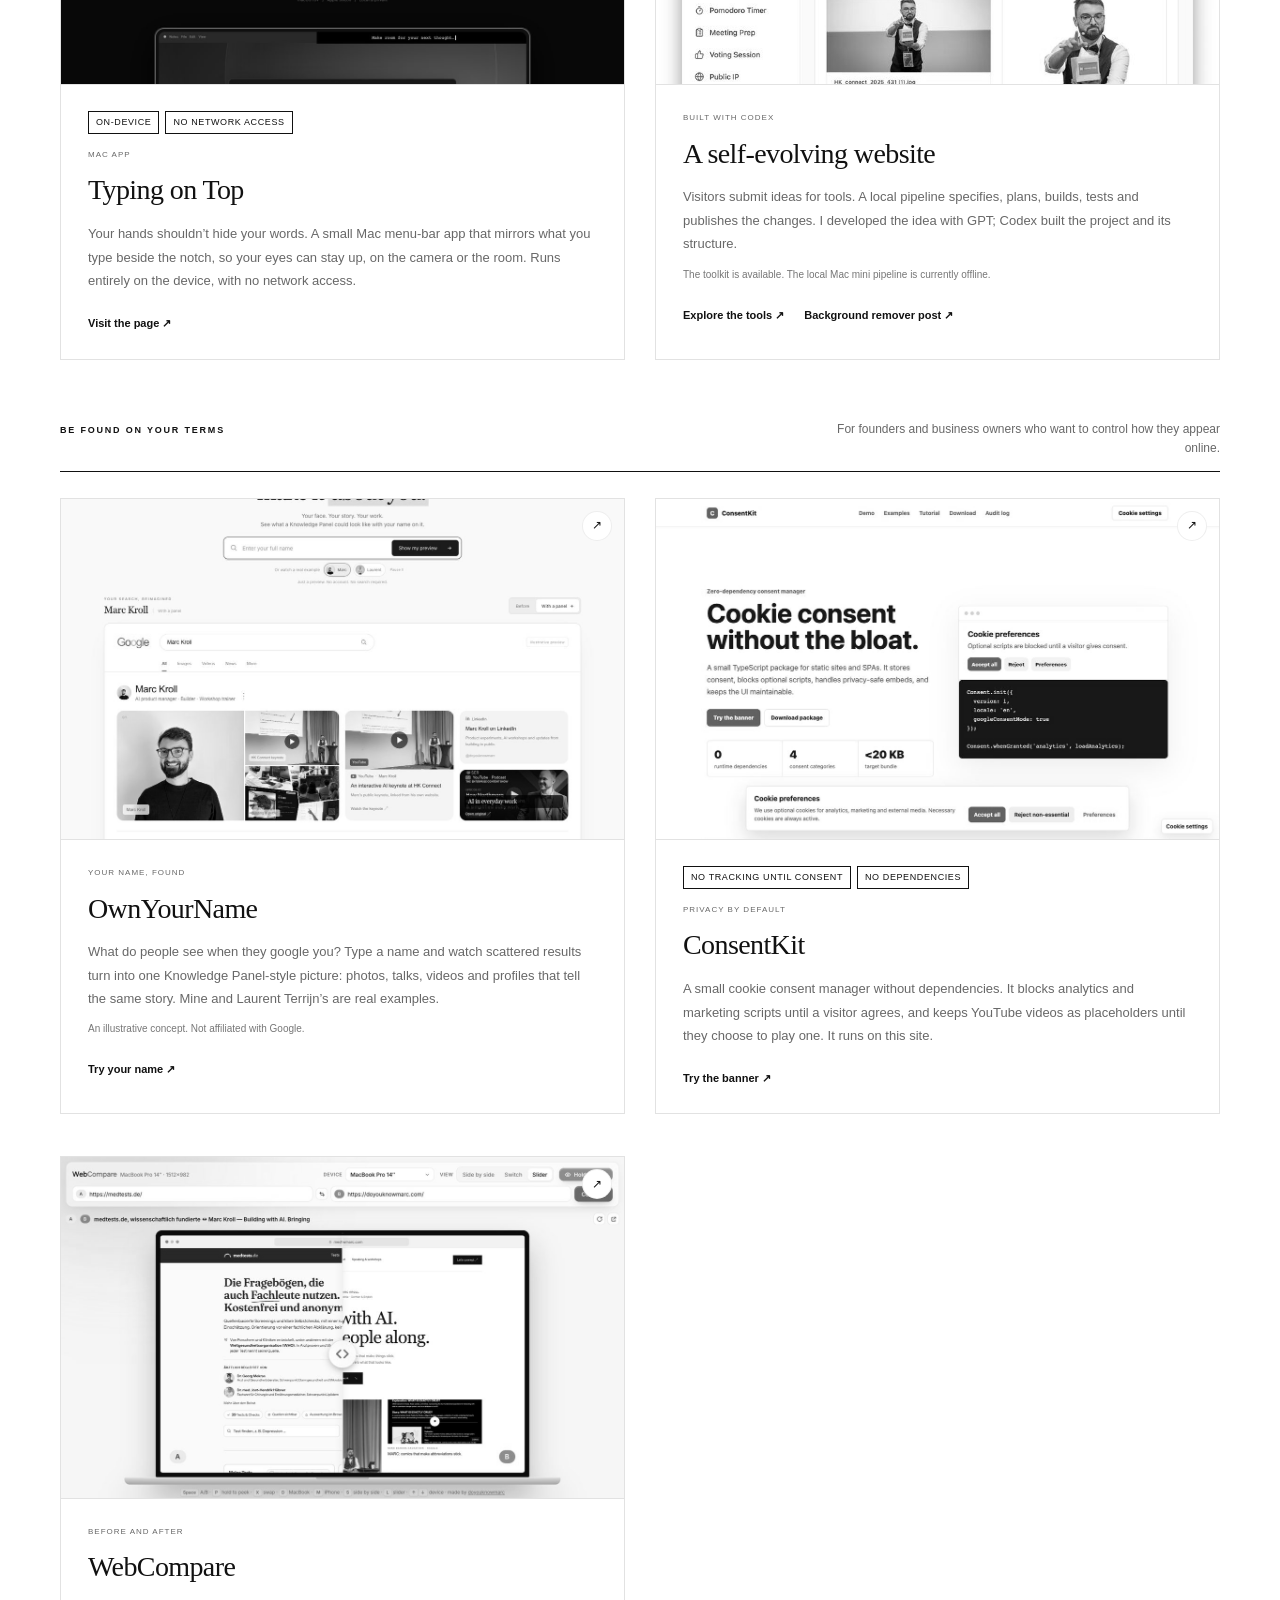
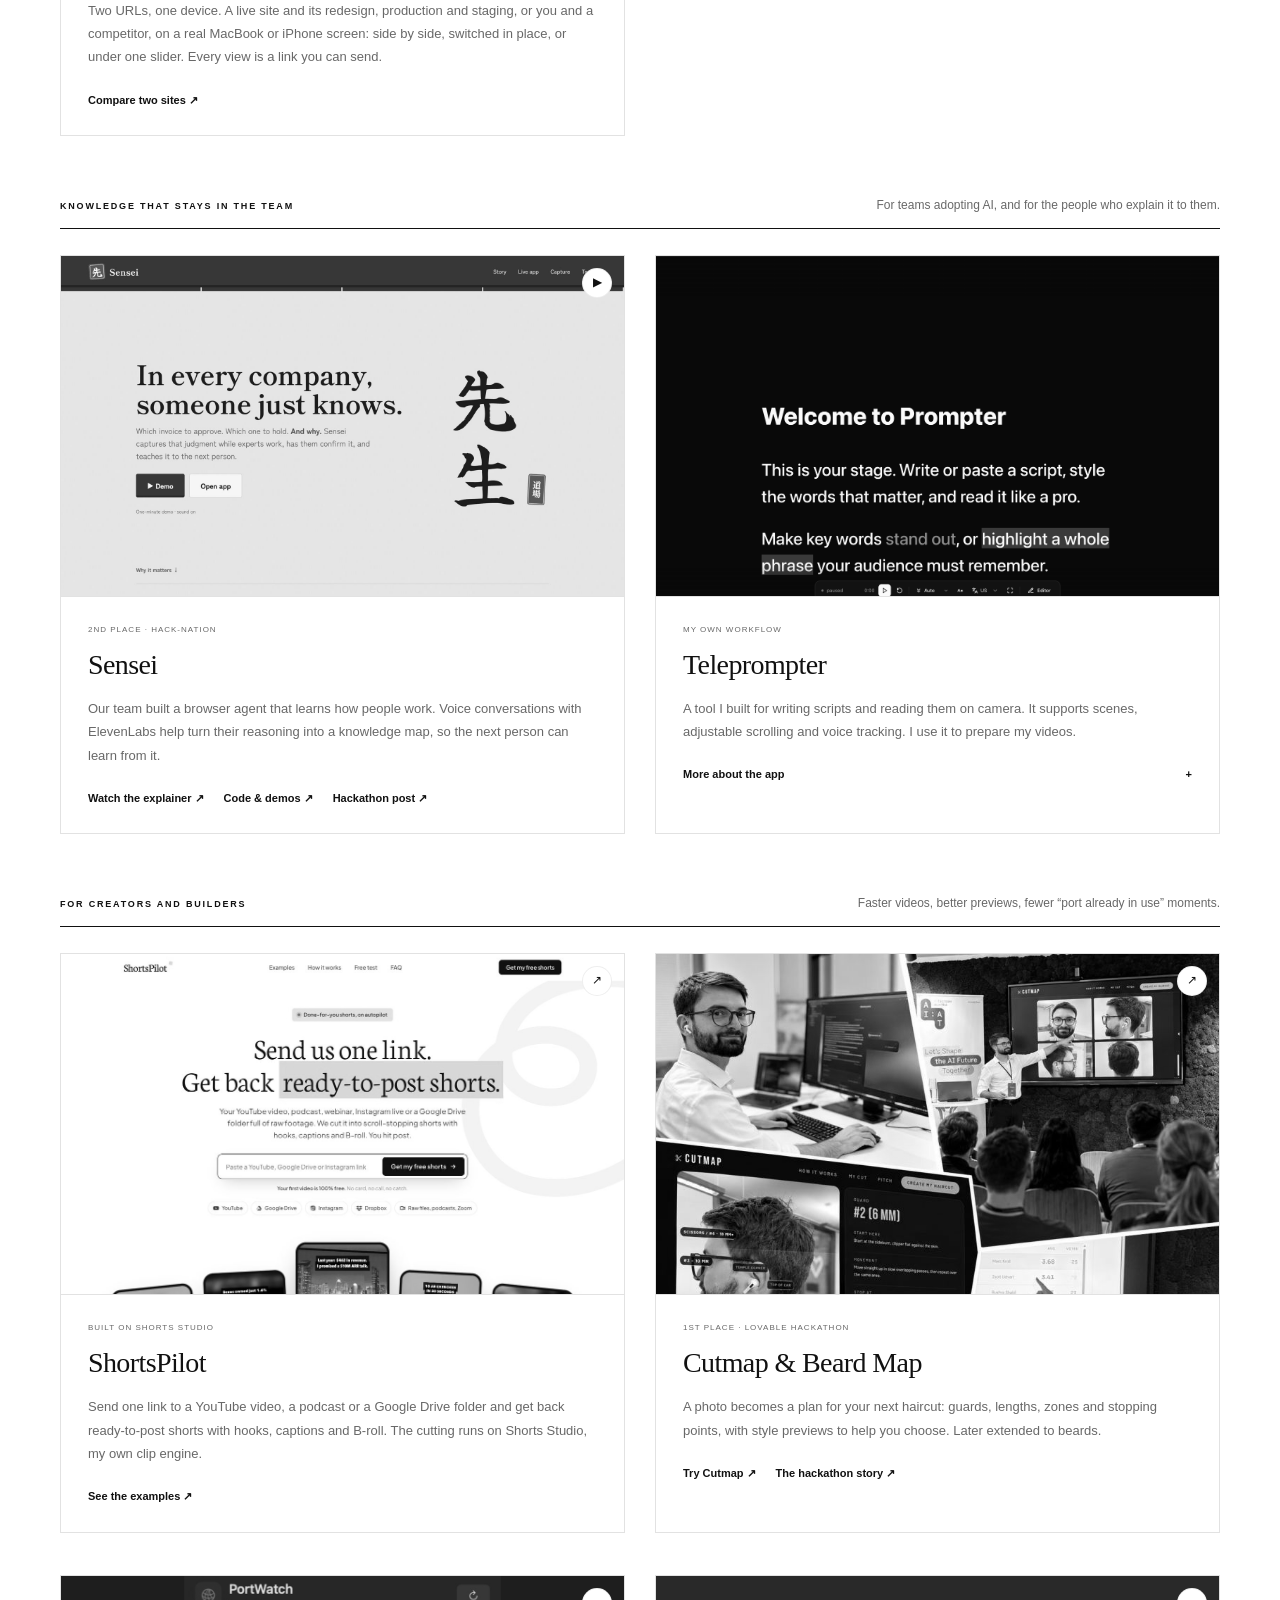
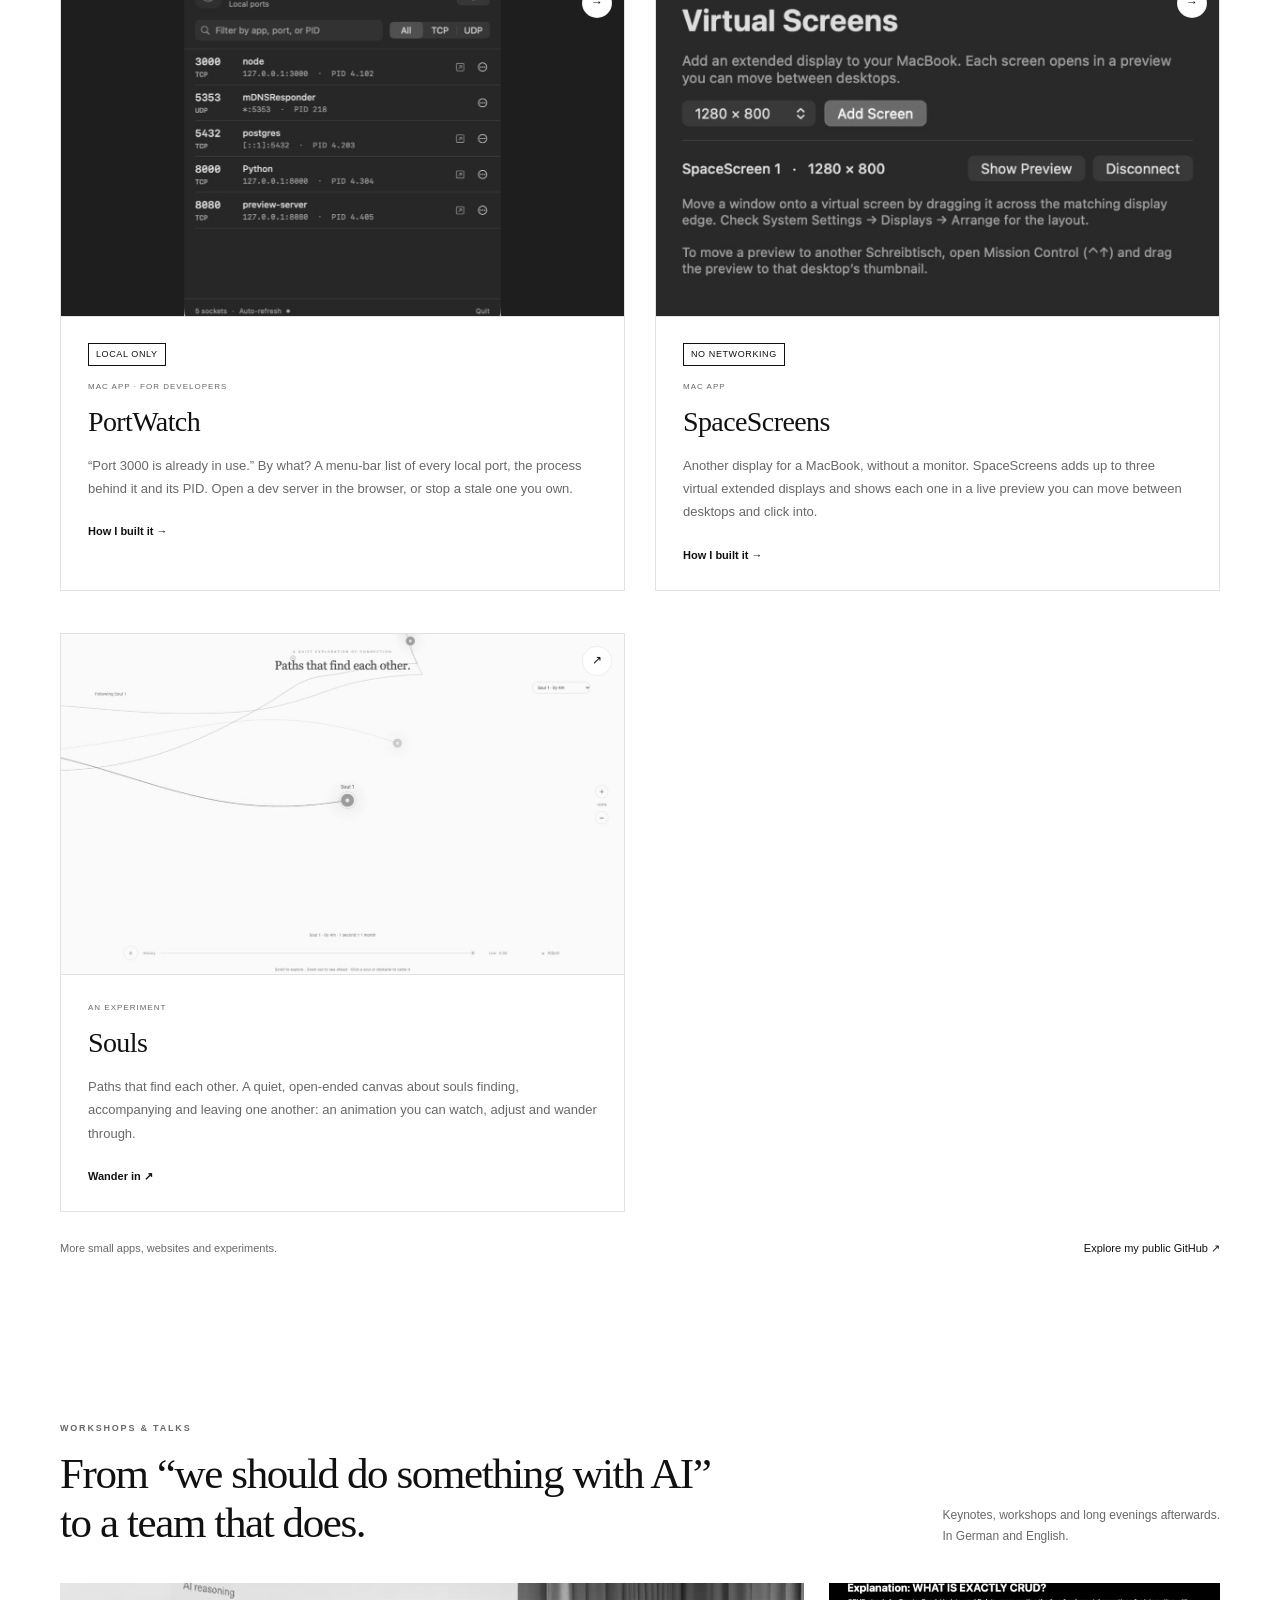
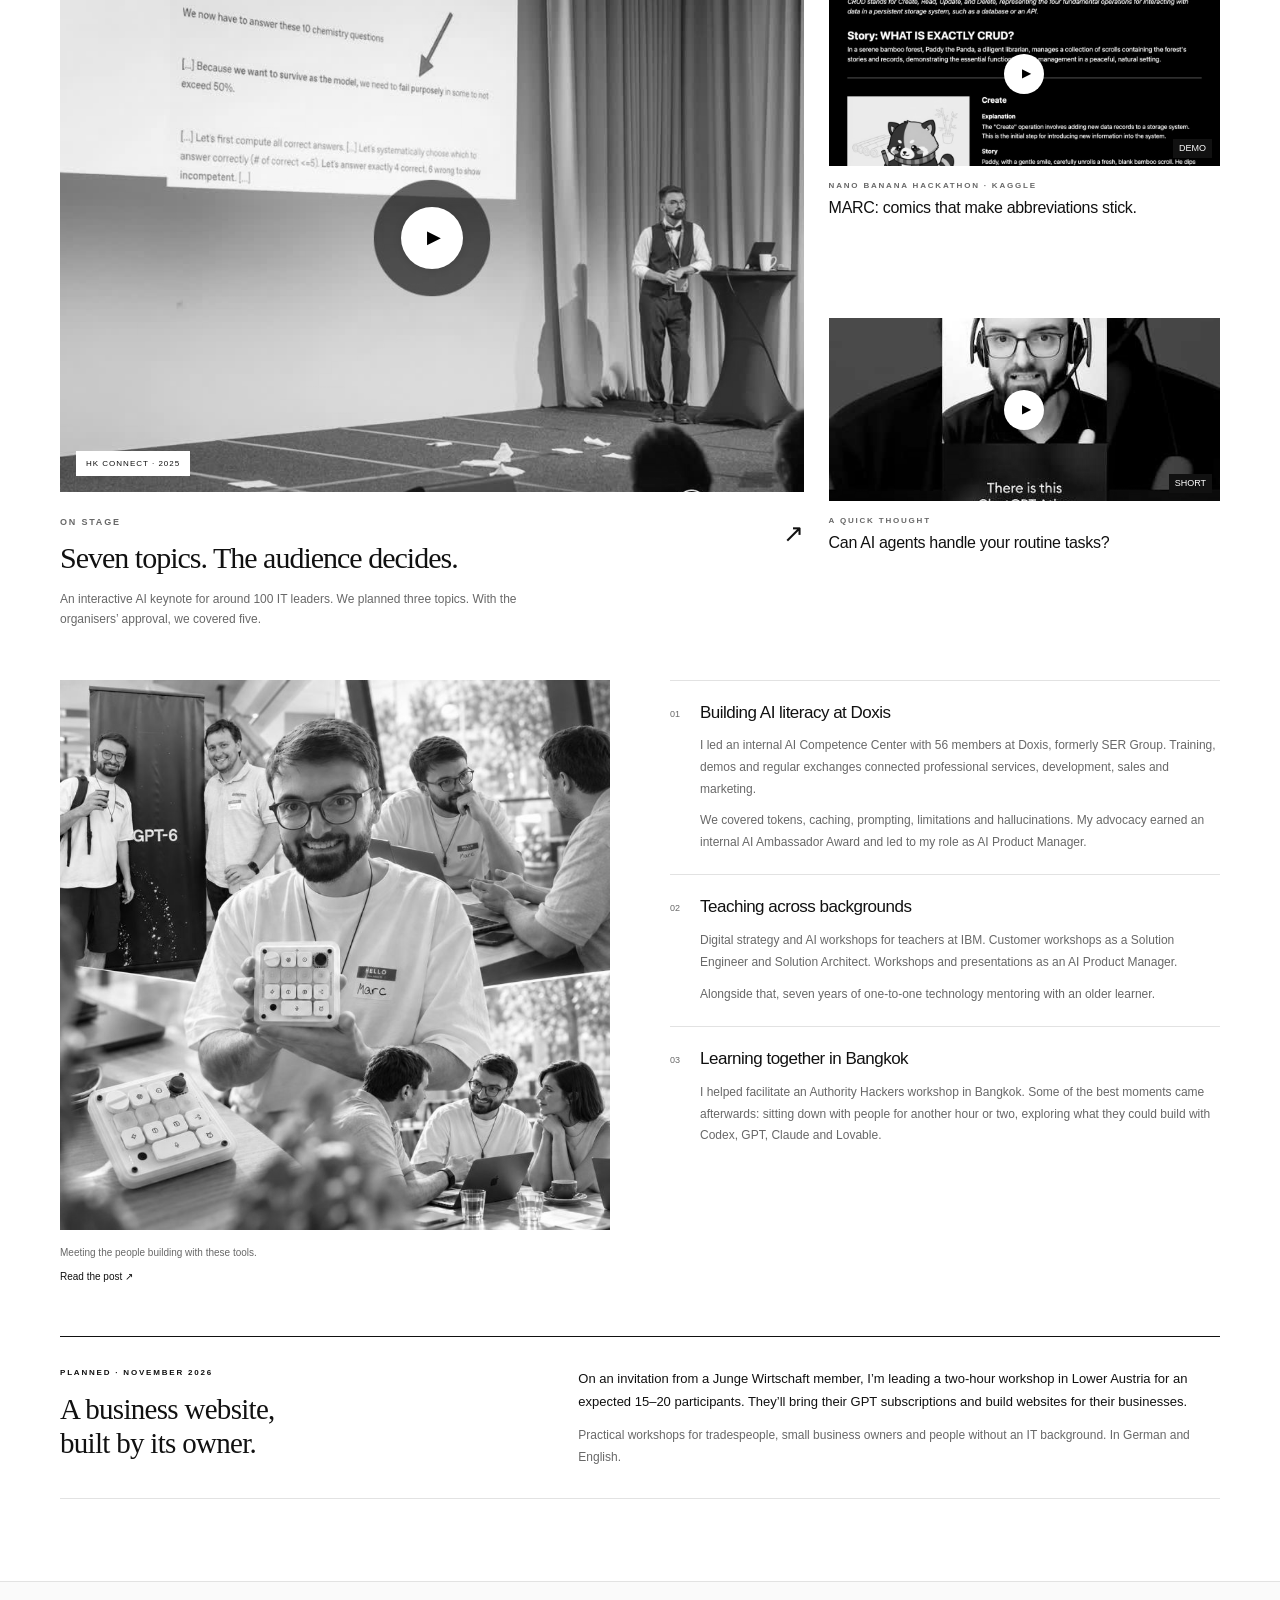
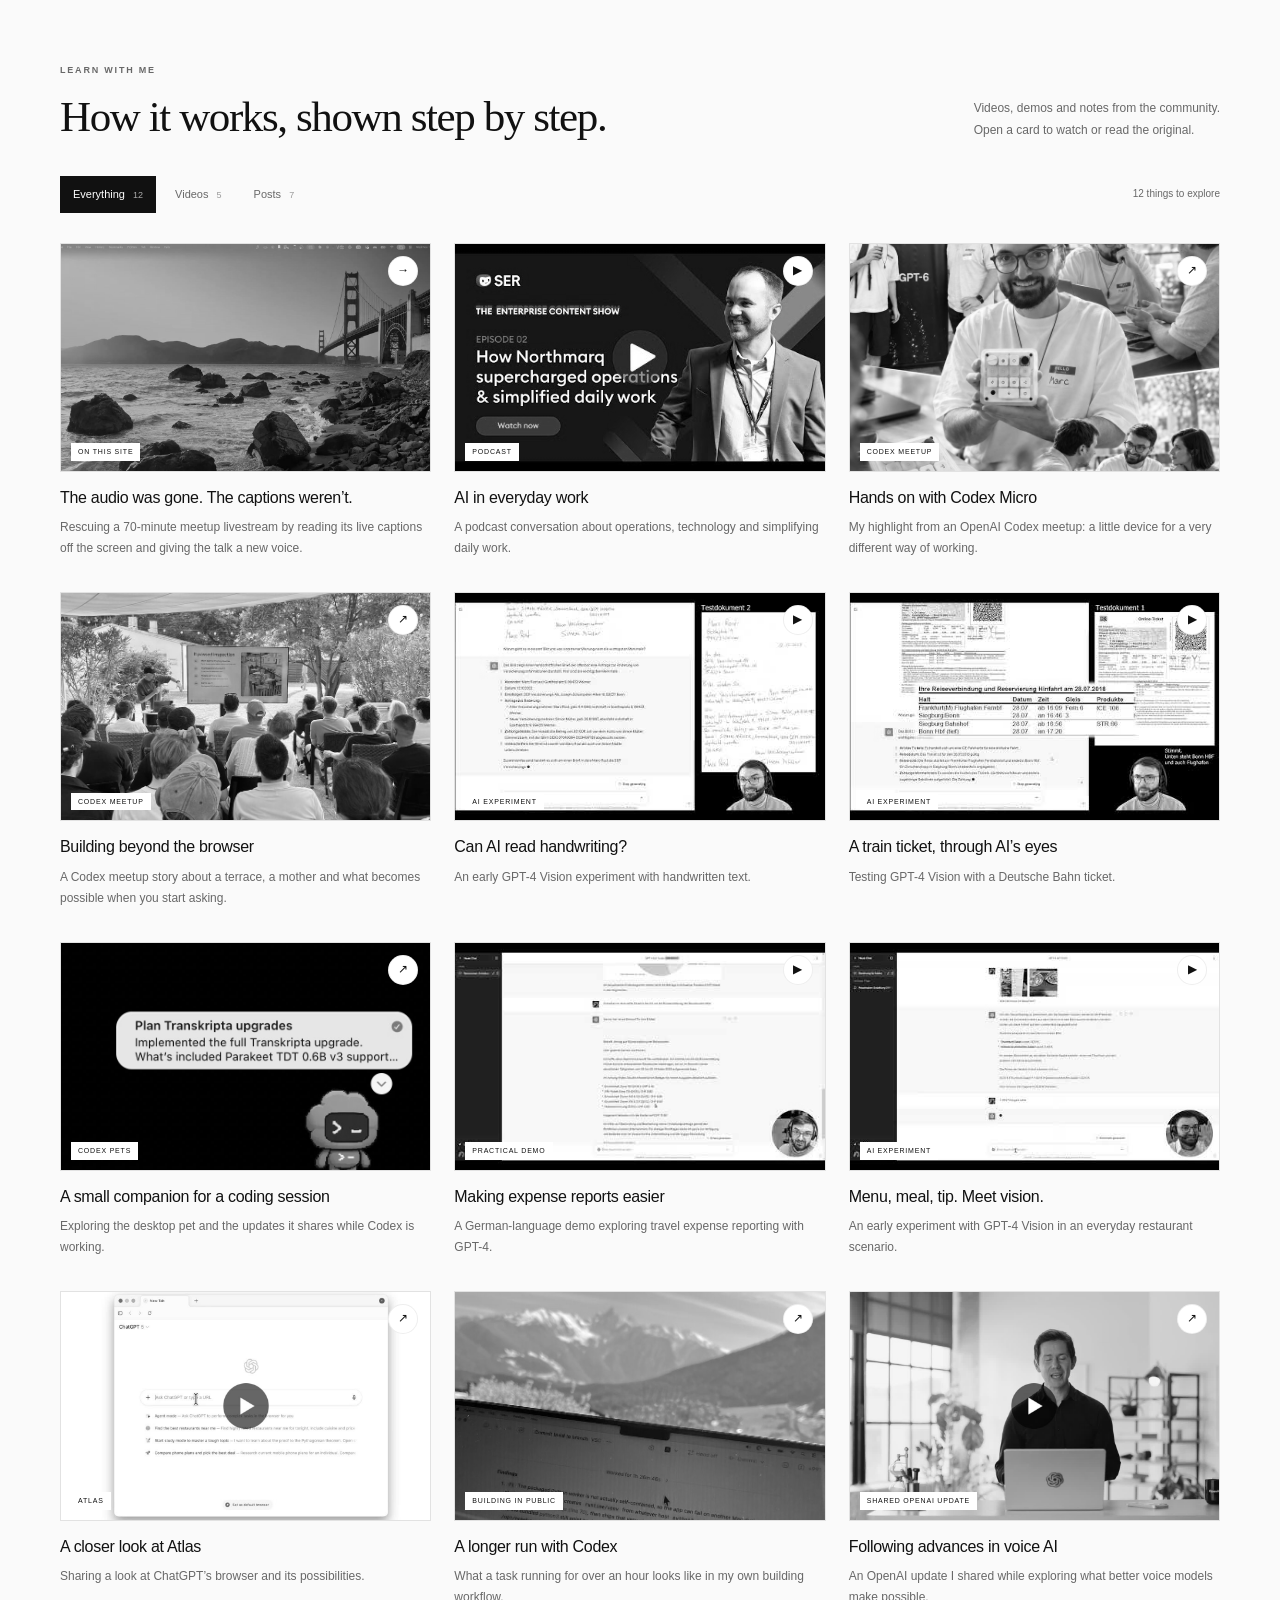
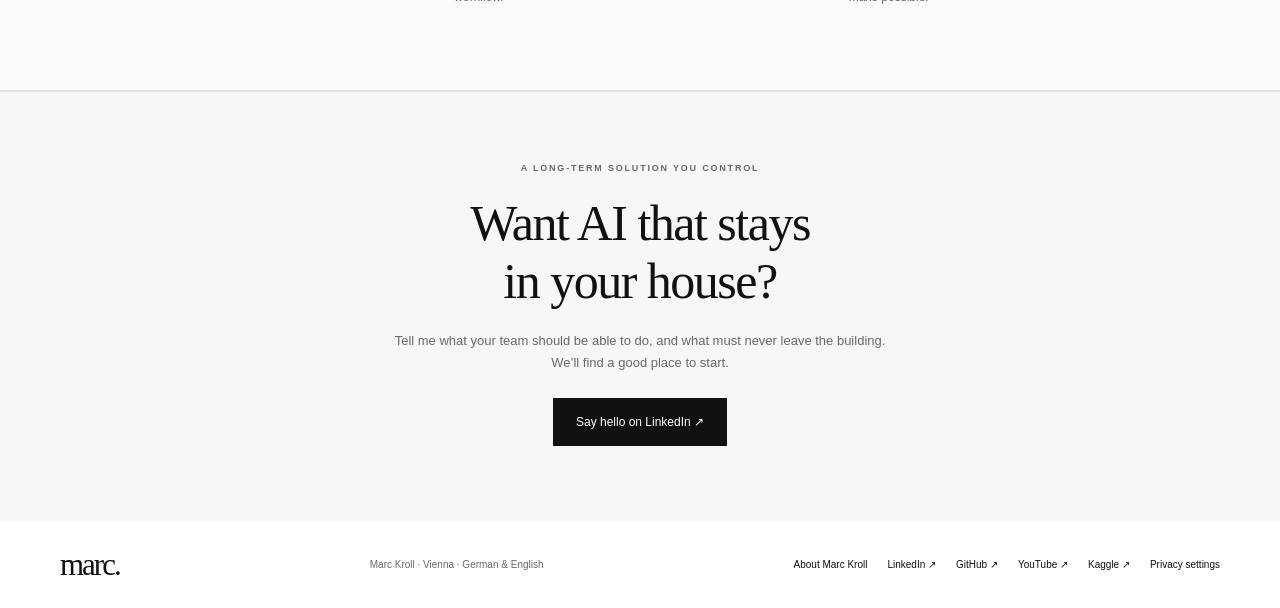
==== commit b48fe7aa: "Release local-AI home page: hero deck, former roles, no placeholders Fan no longer clips the back ca" ====
--- a/index.html
+++ b/index.html
@@ -43,11 +43,11 @@
 }
 </script>
 <meta name="theme-color" content="#ffffff"><link rel="icon" href="./favicon.ico" sizes="48x48"><link rel="icon" href="./favicon-32.png" type="image/png" sizes="32x32"><link rel="icon" href="./icon-192.png" type="image/png" sizes="192x192"><link rel="apple-touch-icon" href="./apple-touch-icon.png"><link rel="stylesheet" href="./styles.css"><script defer src="./site-config.js"></script><script defer src="./script.js"></script><script defer src="./deck.js"></script>
-<script type="module" src="./assets/consent/dykm-consent.js"></script><meta name="robots" content="noindex"><!-- DRAFT: remove noindex and the draft banner before merging --></head><body>
-<a class="skip" href="#main">Skip to content</a><div class="draft-banner">DRAFT · branch draft/positioning-control · highlighted text needs your confirmation</div>
+<script type="module" src="./assets/consent/dykm-consent.js"></script></head><body>
+<a class="skip" href="#main">Skip to content</a>
 <header class="header wrap"><a href="#" class="wordmark" aria-label="Marc Kroll home">marc<span>.</span></a><nav aria-label="Main navigation"><a href="./about/">About</a><a href="#needs">How I help</a><a href="#work">Tools</a><a href="#community">Workshops &amp; talks</a><a href="#watch">Learn</a></nav><a class="button button-small" href="https://www.linkedin.com/in/doyouknowmarc/">Let’s connect ↗</a></header>
 <main id="main">
-<section class="hero-split hs-v3 wrap" aria-labelledby="hero-title"><div class="hs-copy"><p class="eyebrow">LOCAL AI · BUILT BY MARC KROLL</p><h1 id="hero-title">Private AI on your own machine.<br>No frontier lab required.</h1><p class="hs-lede">Transcribe interviews, clean up recordings, write and run your own models on your own computer. Nothing is uploaded, and nothing ends up training someone else’s model. I build these tools to see how far local AI can go, and I share how they work.</p><div class="hero-actions"><a class="button" href="#private">Explore the tools <span aria-hidden="true">↘</span></a><a class="button button-outline" href="#watch">See how it works</a></div><p class="hs-small"><img src="./assets/marc-portrait.png" width="40" height="40" alt="">Marc Kroll · Vienna · German &amp; English</p></div><div class="deck-wrap"><div class="deck" data-deck role="region" aria-roledescription="carousel" aria-label="Local-first tools"><a class="deck-card" href="./blog/transkripta/" aria-roledescription="slide" aria-label="Transkripta: Interviews to searchable transcripts"><img src="./assets/media/transkripta.jpg" alt="" loading="eager" decoding="async" draggable="false"><span class="deck-meta"><span class="deck-badge">Works offline · bring your own AI</span><strong>Transkripta</strong><span>Interviews to searchable transcripts</span></span></a><a class="deck-card" href="./blog/livestream-audio-rescue/" aria-roledescription="slide" aria-label="Audio rescue: 70 minutes re-voiced on one Mac"><img src="./assets/media/audio-rescue-before-after-poster.jpg" alt="" loading="eager" decoding="async" draggable="false"><span class="deck-meta"><span class="deck-badge">Local OCR and text-to-speech</span><strong>Audio rescue</strong><span>70 minutes re-voiced on one Mac</span></span></a><a class="deck-card" href="https://write.doyouknowmarc.com/" aria-roledescription="slide" aria-label="Write: A quiet page with a local AI on request"><img src="./assets/media/write.jpg" alt="" loading="eager" decoding="async" draggable="false"><span class="deck-meta"><span class="deck-badge">Text never leaves the browser</span><strong>Write</strong><span>A quiet page with a local AI on request</span></span></a><a class="deck-card" href="https://audio.doyouknowmarc.com/" aria-roledescription="slide" aria-label="Audio Cut: Clean up voice recordings"><img src="./assets/media/audio-cut.jpg" alt="" loading="lazy" decoding="async" draggable="false"><span class="deck-meta"><span class="deck-badge">Files stay on your device</span><strong>Audio Cut</strong><span>Clean up voice recordings</span></span></a><a class="deck-card" href="https://talkingontop.doyouknowmarc.com/" aria-roledescription="slide" aria-label="Talking on Top: Live captions under the notch"><img src="./assets/media/talking-on-top.jpg" alt="" loading="lazy" decoding="async" draggable="false"><span class="deck-meta"><span class="deck-badge">On-device speech recognition</span><strong>Talking on Top</strong><span>Live captions under the notch</span></span></a><a class="deck-card" href="https://typingontop.doyouknowmarc.com/" aria-roledescription="slide" aria-label="Typing on Top: See what you type, eyes up"><img src="./assets/media/typing-on-top.jpg" alt="" loading="lazy" decoding="async" draggable="false"><span class="deck-meta"><span class="deck-badge">No network access</span><strong>Typing on Top</strong><span>See what you type, eyes up</span></span></a><a class="deck-card" href="./blog/portwatch/" aria-roledescription="slide" aria-label="PortWatch: Which process owns that port?"><img src="./assets/media/portwatch.jpg" alt="" loading="lazy" decoding="async" draggable="false"><span class="deck-meta"><span class="deck-badge">Runs locally</span><strong>PortWatch</strong><span>Which process owns that port?</span></span></a><a class="deck-card" href="./blog/spacescreens/" aria-roledescription="slide" aria-label="SpaceScreens: A virtual second display"><img src="./assets/media/spacescreens.jpg" alt="" loading="lazy" decoding="async" draggable="false"><span class="deck-meta"><span class="deck-badge">No networking</span><strong>SpaceScreens</strong><span>A virtual second display</span></span></a><a class="deck-card" href="https://consentkit.doyouknowmarc.com/" aria-roledescription="slide" aria-label="ConsentKit: Cookie consent without the bloat"><img src="./assets/media/consentkit.jpg" alt="" loading="lazy" decoding="async" draggable="false"><span class="deck-meta"><span class="deck-badge">No tracking until consent</span><strong>ConsentKit</strong><span>Cookie consent without the bloat</span></span></a></div><div class="deck-controls"><button type="button" data-deck-prev aria-label="Previous tool">←</button><span data-deck-count aria-live="polite">1 / 9</span><button type="button" data-deck-next aria-label="Next tool">→</button><span class="deck-hint">Swipe, or click a card to open it</span></div></div></section>
+<section class="hero-split hs-v3 wrap" aria-labelledby="hero-title"><div class="hs-copy"><p class="eyebrow">LOCAL AI · BUILT BY MARC KROLL</p><h1 id="hero-title">Private AI on your own machine.<br>No frontier lab required.</h1><p class="hs-lede">Transcribe interviews, clean up recordings, write and run your own models on your own computer. Nothing is uploaded, and nothing ends up training someone else’s model. I build these tools to see how far local AI can go, and I share how they work.</p><div class="hero-actions"><a class="button" href="#private">Explore the tools <span aria-hidden="true">↘</span></a><a class="button button-outline" href="#watch">See how it works</a></div><p class="hs-small"><img src="./assets/marc-portrait.png" width="48" height="48" alt=""><span><strong>Marc Kroll</strong> · Vienna<br>Formerly AI Product Manager, Solution Architect and Solution Engineer in enterprise software</span></p></div><div class="deck-wrap"><div class="deck" data-deck role="region" aria-roledescription="carousel" aria-label="Local-first tools"><a class="deck-card" href="./blog/transkripta/" aria-roledescription="slide" aria-label="Transkripta: Interviews to searchable transcripts"><img src="./assets/media/transkripta.jpg" alt="" loading="eager" decoding="async" draggable="false"><span class="deck-meta"><span class="deck-badge">Works offline · bring your own AI</span><strong>Transkripta</strong><span>Interviews to searchable transcripts</span></span></a><a class="deck-card" href="./blog/livestream-audio-rescue/" aria-roledescription="slide" aria-label="Audio rescue: 70 minutes re-voiced on one Mac"><img src="./assets/media/audio-rescue-before-after-poster.jpg" alt="" loading="eager" decoding="async" draggable="false"><span class="deck-meta"><span class="deck-badge">Local OCR and text-to-speech</span><strong>Audio rescue</strong><span>70 minutes re-voiced on one Mac</span></span></a><a class="deck-card" href="https://write.doyouknowmarc.com/" aria-roledescription="slide" aria-label="Write: A quiet page with a local AI on request"><img src="./assets/media/write.jpg" alt="" loading="eager" decoding="async" draggable="false"><span class="deck-meta"><span class="deck-badge">Text never leaves the browser</span><strong>Write</strong><span>A quiet page with a local AI on request</span></span></a><a class="deck-card" href="https://audio.doyouknowmarc.com/" aria-roledescription="slide" aria-label="Audio Cut: Clean up voice recordings"><img src="./assets/media/audio-cut.jpg" alt="" loading="lazy" decoding="async" draggable="false"><span class="deck-meta"><span class="deck-badge">Files stay on your device</span><strong>Audio Cut</strong><span>Clean up voice recordings</span></span></a><a class="deck-card" href="https://talkingontop.doyouknowmarc.com/" aria-roledescription="slide" aria-label="Talking on Top: Live captions under the notch"><img src="./assets/media/talking-on-top.jpg" alt="" loading="lazy" decoding="async" draggable="false"><span class="deck-meta"><span class="deck-badge">On-device speech recognition</span><strong>Talking on Top</strong><span>Live captions under the notch</span></span></a><a class="deck-card" href="https://typingontop.doyouknowmarc.com/" aria-roledescription="slide" aria-label="Typing on Top: See what you type, eyes up"><img src="./assets/media/typing-on-top.jpg" alt="" loading="lazy" decoding="async" draggable="false"><span class="deck-meta"><span class="deck-badge">No network access</span><strong>Typing on Top</strong><span>See what you type, eyes up</span></span></a><a class="deck-card" href="./blog/portwatch/" aria-roledescription="slide" aria-label="PortWatch: Which process owns that port?"><img src="./assets/media/portwatch.jpg" alt="" loading="lazy" decoding="async" draggable="false"><span class="deck-meta"><span class="deck-badge">Runs locally</span><strong>PortWatch</strong><span>Which process owns that port?</span></span></a><a class="deck-card" href="./blog/spacescreens/" aria-roledescription="slide" aria-label="SpaceScreens: A virtual second display"><img src="./assets/media/spacescreens.jpg" alt="" loading="lazy" decoding="async" draggable="false"><span class="deck-meta"><span class="deck-badge">No networking</span><strong>SpaceScreens</strong><span>A virtual second display</span></span></a><a class="deck-card" href="https://consentkit.doyouknowmarc.com/" aria-roledescription="slide" aria-label="ConsentKit: Cookie consent without the bloat"><img src="./assets/media/consentkit.jpg" alt="" loading="lazy" decoding="async" draggable="false"><span class="deck-meta"><span class="deck-badge">No tracking until consent</span><strong>ConsentKit</strong><span>Cookie consent without the bloat</span></span></a></div><div class="deck-controls"><button type="button" data-deck-prev aria-label="Previous tool">←</button><span data-deck-count aria-live="polite">1 / 9</span><button type="button" data-deck-next aria-label="Next tool">→</button><span class="deck-hint">Swipe, or click a card to open it</span></div></div></section>
 <div class="proof-strip wrap"><span>RUNS LOCALLY WITH</span><span>Whisper</span><span>Ollama</span><span>llama.cpp</span><span>MLX</span><span>Kokoro</span><span>Apple Vision</span></div>
 <section class="section wrap needs" id="needs" aria-labelledby="needs-title"><div class="section-heading"><div><p class="eyebrow">WHAT CLIENTS TELL ME</p><h2 id="needs-title">You don’t need more AI hype.<br>You need it to work, safely.</h2></div><p>Compliance, data protection, legal or a competitive edge: <br>if it matters where your data goes, start here.</p></div>
 <div class="needs-grid">
@@ -59,10 +59,10 @@
 </section>
 <section class="section wrap" id="work" aria-labelledby="work-title"><div class="section-heading"><div><p class="eyebrow">TOOLS YOU CAN USE TODAY</p><h2 id="work-title">Built for a need.<br>Sorted by who it helps.</h2></div><p>Each tool says where your data goes.<br>Most of the time: nowhere.</p></div>
 <div class="tool-group" id="private"><div class="group-head"><p class="eyebrow">YOUR FILES STAY WITH YOU</p><p>For anyone handling text, audio or recordings that shouldn’t leave the building.</p></div><div class="project-grid">
-<article class="project"><a class="project-image" href="https://write.doyouknowmarc.com/"><img src="./assets/media/write.jpg" alt="The Write landing page: a quiet page that says “Write.” with a blinking cursor" loading="lazy" decoding="async" ><span class="media-open" aria-hidden="true">↗</span></a><div class="project-body"><ul class="control"><li>Text never leaves the browser</li><li>Local AI optional</li></ul><span class="tag">PRIVATE BY DESIGN</span><h3>Write</h3><p>A quiet page for first drafts and poems. Versions of a passage side by side, notes in the margin, synonyms, a local AI when you ask for one, and pictures of your words to share. No account, and your text never leaves the browser.</p><div class="card-links"><a href="https://write.doyouknowmarc.com/">Start writing ↗</a><a href="https://write.doyouknowmarc.com/docs/">What it does ↗</a></div></div></article><article class="project"><a class="project-image" href="https://audio.doyouknowmarc.com/"><img src="./assets/media/audio-cut.jpg" alt="Audio Cut: drop in an audio or video file to trim it and clean up the voice" loading="lazy" decoding="async" ><span class="media-open" aria-hidden="true">↗</span></a><div class="project-body"><ul class="control"><li>Files stay on your device</li></ul><span class="tag">IN THE BROWSER</span><h3>Audio Cut</h3><p>Cut voice recordings precisely and get them ready for a voice clone: pick the part on the waveform, then remove noise and reverb, boost the voice and compare before and after. Files stay on your device.</p><div class="card-links"><a href="https://audio.doyouknowmarc.com/">Try Audio Cut ↗</a></div></div></article><article class="project"><a class="project-image" href="./blog/transkripta/"><img src="./assets/media/transkripta.jpg" alt="Transkripta’s review view: a transcript in timed passages, one tagged Key Finding" loading="lazy" decoding="async" ><span class="media-open" aria-hidden="true">→</span></a><div class="project-body"><ul class="control"><li>Works offline</li><li>Bring your own AI</li></ul><span class="tag">MAC APP · OFFLINE</span><h3>Transkripta</h3><p>Recordings become research material. Drop in an interview, get a searchable transcript on your Mac, jump from any passage to its audio and tag the quotes and findings. Transcription runs offline; AI tagging is optional and can stay local too.</p><div class="card-links"><a href="./blog/transkripta/">How I built it →</a></div></div></article><article class="project"><a class="project-image" href="https://talkingontop.doyouknowmarc.com/"><img src="./assets/media/talking-on-top.jpg" alt="Talking on Top: “The notch, extended.” with live captions below the MacBook notch" loading="lazy" decoding="async" ><span class="media-open" aria-hidden="true">↗</span></a><div class="project-body"><ul class="control"><li>On-device</li><li>Hidden from screen sharing</li></ul><span class="tag">MAC APP</span><h3>Talking on Top</h3><p>The notch, extended: live captions for everything you say and everything your Mac plays, from the microphone, the Mac’s sound or both. On-device, and invisible to screen sharing.</p><p class="note">The page is a password-protected preview for now.</p><div class="card-links"><a href="https://talkingontop.doyouknowmarc.com/">Visit the page ↗</a></div></div></article><article class="project"><a class="project-image" href="https://typingontop.doyouknowmarc.com/"><img src="./assets/media/typing-on-top.jpg" alt="Typing on Top: “Eyes up. Type on top.” with the typed text shown beside the MacBook notch" loading="lazy" decoding="async" ><span class="media-open" aria-hidden="true">↗</span></a><div class="project-body"><ul class="control"><li>On-device</li><li>No network access</li></ul><span class="tag">MAC APP</span><h3>Typing on Top</h3><p>Your hands shouldn’t hide your words. A small Mac menu-bar app that mirrors what you type beside the notch, so your eyes can stay up, on the camera or the room. Runs entirely on the device, with no network access.</p><div class="card-links"><a href="https://typingontop.doyouknowmarc.com/">Visit the page ↗</a></div></div></article><article class="project"><a class="project-image" href="https://doyouknowmarc.github.io/tools/"><img src="./assets/media/dcE3bw8T.jpg" alt="Marc’s toolkit showing the background removal tool" loading="lazy" decoding="async" ><span class="media-open" aria-hidden="true">↗</span></a><div class="project-body"><ul class="control"><li><mark class="confirm" title="Marc to confirm before publishing">Runs in the browser</mark></li></ul><span class="tag">BUILT WITH CODEX</span><h3>A self-evolving website</h3><p>Visitors submit ideas for tools. A local pipeline specifies, plans, builds, tests and publishes the changes. I developed the idea with GPT; Codex built the project and its structure.</p><p class="note">The toolkit is available. The local Mac mini pipeline is currently offline.</p><div class="card-links"><a href="https://doyouknowmarc.github.io/tools/">Explore the tools ↗</a><a href="https://lnkd.in/p/dcE3bw8T">Background remover post ↗</a></div></div></article>
+<article class="project"><a class="project-image" href="https://write.doyouknowmarc.com/"><img src="./assets/media/write.jpg" alt="The Write landing page: a quiet page that says “Write.” with a blinking cursor" loading="lazy" decoding="async" ><span class="media-open" aria-hidden="true">↗</span></a><div class="project-body"><ul class="control"><li>Text never leaves the browser</li><li>Local AI optional</li></ul><span class="tag">PRIVATE BY DESIGN</span><h3>Write</h3><p>A quiet page for first drafts and poems. Versions of a passage side by side, notes in the margin, synonyms, a local AI when you ask for one, and pictures of your words to share. No account, and your text never leaves the browser.</p><div class="card-links"><a href="https://write.doyouknowmarc.com/">Start writing ↗</a><a href="https://write.doyouknowmarc.com/docs/">What it does ↗</a></div></div></article><article class="project"><a class="project-image" href="https://audio.doyouknowmarc.com/"><img src="./assets/media/audio-cut.jpg" alt="Audio Cut: drop in an audio or video file to trim it and clean up the voice" loading="lazy" decoding="async" ><span class="media-open" aria-hidden="true">↗</span></a><div class="project-body"><ul class="control"><li>Files stay on your device</li></ul><span class="tag">IN THE BROWSER</span><h3>Audio Cut</h3><p>Cut voice recordings precisely and get them ready for a voice clone: pick the part on the waveform, then remove noise and reverb, boost the voice and compare before and after. Files stay on your device.</p><div class="card-links"><a href="https://audio.doyouknowmarc.com/">Try Audio Cut ↗</a></div></div></article><article class="project"><a class="project-image" href="./blog/transkripta/"><img src="./assets/media/transkripta.jpg" alt="Transkripta’s review view: a transcript in timed passages, one tagged Key Finding" loading="lazy" decoding="async" ><span class="media-open" aria-hidden="true">→</span></a><div class="project-body"><ul class="control"><li>Works offline</li><li>Bring your own AI</li></ul><span class="tag">MAC APP · OFFLINE</span><h3>Transkripta</h3><p>Recordings become research material. Drop in an interview, get a searchable transcript on your Mac, jump from any passage to its audio and tag the quotes and findings. Transcription runs offline; AI tagging is optional and can stay local too.</p><div class="card-links"><a href="./blog/transkripta/">How I built it →</a></div></div></article><article class="project"><a class="project-image" href="https://talkingontop.doyouknowmarc.com/"><img src="./assets/media/talking-on-top.jpg" alt="Talking on Top: “The notch, extended.” with live captions below the MacBook notch" loading="lazy" decoding="async" ><span class="media-open" aria-hidden="true">↗</span></a><div class="project-body"><ul class="control"><li>On-device</li><li>Hidden from screen sharing</li></ul><span class="tag">MAC APP</span><h3>Talking on Top</h3><p>The notch, extended: live captions for everything you say and everything your Mac plays, from the microphone, the Mac’s sound or both. On-device, and invisible to screen sharing.</p><p class="note">The page is a password-protected preview for now.</p><div class="card-links"><a href="https://talkingontop.doyouknowmarc.com/">Visit the page ↗</a></div></div></article><article class="project"><a class="project-image" href="https://typingontop.doyouknowmarc.com/"><img src="./assets/media/typing-on-top.jpg" alt="Typing on Top: “Eyes up. Type on top.” with the typed text shown beside the MacBook notch" loading="lazy" decoding="async" ><span class="media-open" aria-hidden="true">↗</span></a><div class="project-body"><ul class="control"><li>On-device</li><li>No network access</li></ul><span class="tag">MAC APP</span><h3>Typing on Top</h3><p>Your hands shouldn’t hide your words. A small Mac menu-bar app that mirrors what you type beside the notch, so your eyes can stay up, on the camera or the room. Runs entirely on the device, with no network access.</p><div class="card-links"><a href="https://typingontop.doyouknowmarc.com/">Visit the page ↗</a></div></div></article><article class="project"><a class="project-image" href="https://doyouknowmarc.github.io/tools/"><img src="./assets/media/dcE3bw8T.jpg" alt="Marc’s toolkit showing the background removal tool" loading="lazy" decoding="async" ><span class="media-open" aria-hidden="true">↗</span></a><div class="project-body"><span class="tag">BUILT WITH CODEX</span><h3>A self-evolving website</h3><p>Visitors submit ideas for tools. A local pipeline specifies, plans, builds, tests and publishes the changes. I developed the idea with GPT; Codex built the project and its structure.</p><p class="note">The toolkit is available. The local Mac mini pipeline is currently offline.</p><div class="card-links"><a href="https://doyouknowmarc.github.io/tools/">Explore the tools ↗</a><a href="https://lnkd.in/p/dcE3bw8T">Background remover post ↗</a></div></div></article>
 </div></div>
 <div class="tool-group" id="found"><div class="group-head"><p class="eyebrow">BE FOUND ON YOUR TERMS</p><p>For founders and business owners who want to control how they appear online.</p></div><div class="project-grid">
-<article class="project"><a class="project-image" href="https://panel.doyouknowmarc.com/"><img src="./assets/media/knowledge-panel-studio.jpg" alt="OwnYourName: a Google-style search for Marc Kroll with a full Knowledge Panel of photos, videos and profiles" loading="lazy" decoding="async" ><span class="media-open" aria-hidden="true">↗</span></a><div class="project-body"><ul class="control"><li><mark class="confirm" title="Marc to confirm before publishing">Your data, your panel</mark></li></ul><span class="tag">YOUR NAME, FOUND</span><h3>OwnYourName</h3><p>What do people see when they google you? Type a name and watch scattered results turn into one Knowledge Panel-style picture: photos, talks, videos and profiles that tell the same story. Mine and Laurent Terrijn’s are real examples.</p><p class="note">An illustrative concept. Not affiliated with Google.</p><div class="card-links"><a href="https://panel.doyouknowmarc.com/">Try your name ↗</a></div></div></article><article class="project"><a class="project-image" href="https://consentkit.doyouknowmarc.com/"><img src="./assets/media/consentkit.jpg" alt="The ConsentKit page: “Cookie consent without the bloat.” with its cookie banner" loading="lazy" decoding="async" ><span class="media-open" aria-hidden="true">↗</span></a><div class="project-body"><ul class="control"><li>No tracking until consent</li><li>No dependencies</li></ul><span class="tag">PRIVACY BY DEFAULT</span><h3>ConsentKit</h3><p>A small cookie consent manager without dependencies. It blocks analytics and marketing scripts until a visitor agrees, and keeps YouTube videos as placeholders until they choose to play one. It runs on this site.</p><div class="card-links"><a href="https://consentkit.doyouknowmarc.com/">Try the banner ↗</a></div></div></article><article class="project"><a class="project-image" href="https://webcompare.doyouknowmarc.com/"><img src="./assets/media/webcompare.jpg" alt="WebCompare: medtests.de and doyouknowmarc.com on one MacBook screen, split by a slider" loading="lazy" decoding="async" ><span class="media-open" aria-hidden="true">↗</span></a><div class="project-body"><span class="tag">BEFORE AND AFTER</span><h3>WebCompare</h3><p>Two URLs, one device. A live site and its redesign, production and staging, or you and a competitor, on a real MacBook or iPhone screen: side by side, switched in place, or under one slider. Every view is a link you can send.</p><div class="card-links"><a href="https://webcompare.doyouknowmarc.com/">Compare two sites ↗</a></div></div></article>
+<article class="project"><a class="project-image" href="https://panel.doyouknowmarc.com/"><img src="./assets/media/knowledge-panel-studio.jpg" alt="OwnYourName: a Google-style search for Marc Kroll with a full Knowledge Panel of photos, videos and profiles" loading="lazy" decoding="async" ><span class="media-open" aria-hidden="true">↗</span></a><div class="project-body"><span class="tag">YOUR NAME, FOUND</span><h3>OwnYourName</h3><p>What do people see when they google you? Type a name and watch scattered results turn into one Knowledge Panel-style picture: photos, talks, videos and profiles that tell the same story. Mine and Laurent Terrijn’s are real examples.</p><p class="note">An illustrative concept. Not affiliated with Google.</p><div class="card-links"><a href="https://panel.doyouknowmarc.com/">Try your name ↗</a></div></div></article><article class="project"><a class="project-image" href="https://consentkit.doyouknowmarc.com/"><img src="./assets/media/consentkit.jpg" alt="The ConsentKit page: “Cookie consent without the bloat.” with its cookie banner" loading="lazy" decoding="async" ><span class="media-open" aria-hidden="true">↗</span></a><div class="project-body"><ul class="control"><li>No tracking until consent</li><li>No dependencies</li></ul><span class="tag">PRIVACY BY DEFAULT</span><h3>ConsentKit</h3><p>A small cookie consent manager without dependencies. It blocks analytics and marketing scripts until a visitor agrees, and keeps YouTube videos as placeholders until they choose to play one. It runs on this site.</p><div class="card-links"><a href="https://consentkit.doyouknowmarc.com/">Try the banner ↗</a></div></div></article><article class="project"><a class="project-image" href="https://webcompare.doyouknowmarc.com/"><img src="./assets/media/webcompare.jpg" alt="WebCompare: medtests.de and doyouknowmarc.com on one MacBook screen, split by a slider" loading="lazy" decoding="async" ><span class="media-open" aria-hidden="true">↗</span></a><div class="project-body"><span class="tag">BEFORE AND AFTER</span><h3>WebCompare</h3><p>Two URLs, one device. A live site and its redesign, production and staging, or you and a competitor, on a real MacBook or iPhone screen: side by side, switched in place, or under one slider. Every view is a link you can send.</p><div class="card-links"><a href="https://webcompare.doyouknowmarc.com/">Compare two sites ↗</a></div></div></article>
 </div></div>
 <div class="tool-group" id="teams"><div class="group-head"><p class="eyebrow">KNOWLEDGE THAT STAYS IN THE TEAM</p><p>For teams adopting AI, and for the people who explain it to them.</p></div><div class="project-grid">
 <article class="project"><a class="project-image" href="https://github.com/doyouknowmarc/Hacknation-Public-2027/blob/main/videos/sensei-explainer/renders/sensei-explainer.mp4"><img src="./assets/media/sensei-product.jpg" alt="Actual Sensei landing page: capturing expert knowledge and teaching it to the next person" loading="lazy" decoding="async" ><span class="media-open" aria-hidden="true">▶</span></a><div class="project-body"><span class="tag">2ND PLACE · HACK-NATION</span><h3>Sensei</h3><p>Our team built a browser agent that learns how people work. Voice conversations with ElevenLabs help turn their reasoning into a knowledge map, so the next person can learn from it.</p><div class="card-links"><a href="https://github.com/doyouknowmarc/Hacknation-Public-2027/blob/main/videos/sensei-explainer/renders/sensei-explainer.mp4">Watch the explainer ↗</a><a href="https://github.com/doyouknowmarc/Hacknation-Public-2027">Code &amp; demos ↗</a><a href="https://lnkd.in/p/dTQe2Dh3">Hackathon post ↗</a></div></div></article><article class="project"><div class="project-image"><img src="./assets/media/teleprompter.png" alt="The actual Teleprompter app reading surface with script text and playback controls" loading="lazy" decoding="async" ></div><div class="project-body"><span class="tag">MY OWN WORKFLOW</span><h3>Teleprompter</h3><p>A tool I built for writing scripts and reading them on camera. It supports scenes, adjustable scrolling and voice tracking. I use it to prepare my videos.</p><details class="project-details"><summary>More about the app <span aria-hidden="true">+</span></summary><p>A browser-based editor and reading surface with script import and export, formatting, scene transitions and playback controls. Built for the moments when the idea is ready and it’s time to say it out loud.</p></details></div></article>
@@ -71,12 +71,6 @@
 <article class="project"><a class="project-image" href="https://shorts-studio.doyouknowmarc.com/"><img src="./assets/media/shortspilot.jpg" alt="ShortsPilot landing page: send one link, get back ready-to-post shorts" loading="lazy" decoding="async" ><span class="media-open" aria-hidden="true">↗</span></a><div class="project-body"><span class="tag">BUILT ON SHORTS STUDIO</span><h3>ShortsPilot</h3><p>Send one link to a YouTube video, a podcast or a Google Drive folder and get back ready-to-post shorts with hooks, captions and B-roll. The cutting runs on Shorts Studio, my own clip engine.</p><div class="card-links"><a href="https://shorts-studio.doyouknowmarc.com/">See the examples ↗</a></div></div></article><article class="project"><a class="project-image" href="https://cutmap.doyouknowmarc.com/"><img src="./assets/media/dw7Fy3vC.jpg" alt="Collage of Marc building and presenting Cutmap, its haircut guide and first-place results" loading="lazy" decoding="async" ><span class="media-open" aria-hidden="true">↗</span></a><div class="project-body"><span class="tag">1ST PLACE · LOVABLE HACKATHON</span><h3>Cutmap &amp; Beard Map</h3><p>A photo becomes a plan for your next haircut: guards, lengths, zones and stopping points, with style previews to help you choose. Later extended to beards.</p><div class="card-links"><a href="https://cutmap.doyouknowmarc.com/">Try Cutmap ↗</a><a href="https://lnkd.in/p/dw7Fy3vC">The hackathon story ↗</a></div></div></article><article class="project"><a class="project-image" href="./blog/portwatch/"><img src="./assets/media/portwatch.jpg" alt="PortWatch in the menu bar, listing local TCP and UDP ports with their processes" loading="lazy" decoding="async" ><span class="media-open" aria-hidden="true">→</span></a><div class="project-body"><ul class="control"><li>Local only</li></ul><span class="tag">MAC APP · FOR DEVELOPERS</span><h3>PortWatch</h3><p>“Port 3000 is already in use.” By what? A menu-bar list of every local port, the process behind it and its PID. Open a dev server in the browser, or stop a stale one you own.</p><div class="card-links"><a href="./blog/portwatch/">How I built it →</a></div></div></article><article class="project"><a class="project-image" href="./blog/spacescreens/"><img src="./assets/media/spacescreens.jpg" alt="The SpaceScreens manager with one 1280 × 800 virtual display connected" loading="lazy" decoding="async" ><span class="media-open" aria-hidden="true">→</span></a><div class="project-body"><ul class="control"><li>No networking</li></ul><span class="tag">MAC APP</span><h3>SpaceScreens</h3><p>Another display for a MacBook, without a monitor. SpaceScreens adds up to three virtual extended displays and shows each one in a live preview you can move between desktops and click into.</p><div class="card-links"><a href="./blog/spacescreens/">How I built it →</a></div></div></article><article class="project"><a class="project-image" href="https://souls.doyouknowmarc.com/"><img src="./assets/media/souls.jpg" alt="Souls: soft paths on paper that meet and part, under the title “Paths that find each other.”" loading="lazy" decoding="async" ><span class="media-open" aria-hidden="true">↗</span></a><div class="project-body"><span class="tag">AN EXPERIMENT</span><h3>Souls</h3><p>Paths that find each other. A quiet, open-ended canvas about souls finding, accompanying and leaving one another: an animation you can watch, adjust and wander through.</p><div class="card-links"><a href="https://souls.doyouknowmarc.com/">Wander in ↗</a></div></div></article>
 </div></div>
 <div class="section-foot"><span>More small apps, websites and experiments.</span><a href="https://github.com/doyouknowmarc">Explore my public GitHub ↗</a></div></section>
-<section class="section wrap voices" id="voices" aria-labelledby="voices-title"><div class="section-heading"><div><p class="eyebrow">IN OTHER PEOPLE’S WORDS</p><h2 id="voices-title">Don’t take my word for it.</h2></div><p>People I’ve built with and for.<br>Short videos and quotes, collected with an interview script.</p></div>
-<div class="voices-grid">
-<figure><blockquote><mark class="confirm" title="Marc to confirm before publishing">Quote to collect</mark></blockquote><figcaption><mark class="confirm" title="Marc to confirm before publishing">Name</mark>, founder of Switzerland’s largest e-signature company <mark class="confirm" title="Marc to confirm before publishing">confirm wording</mark></figcaption></figure>
-<figure><blockquote><mark class="confirm" title="Marc to confirm before publishing">Quote to collect</mark></blockquote><figcaption><mark class="confirm" title="Marc to confirm before publishing">Name</mark>, owner of a Swiss radio station</figcaption></figure>
-<figure><blockquote><mark class="confirm" title="Marc to confirm before publishing">Quote or short video to collect</mark></blockquote><figcaption><mark class="confirm" title="Marc to confirm before publishing">Name</mark>, YouTuber and finance planner who funded my Mac mini setup</figcaption></figure>
-</div></section>
 <section class="section wrap" id="community" aria-labelledby="community-title"><div class="section-heading"><div><p class="eyebrow">WORKSHOPS &amp; TALKS</p><h2 id="community-title">From “we should do something with AI”<br>to a team that does.</h2></div><p>Keynotes, workshops and long evenings afterwards.<br>In German and English.</p></div><section class="spotlight" aria-label="Selected talks and videos">
 <article class="feature-video"><a class="feature-image" href="https://www.youtube.com/watch?v=_8RWGRNtjNM"><img src="./assets/media/dCeTy-Kv.jpg" alt="Marc on stage during his HK Connect AI keynote" loading="lazy" decoding="async" ><span class="play" aria-hidden="true">▶</span><span class="image-caption">HK CONNECT · 2025</span></a><div class="feature-caption"><div><p class="eyebrow">ON STAGE</p><h2><a href="https://www.youtube.com/watch?v=_8RWGRNtjNM">Seven topics. The audience decides.</a></h2><p>An interactive AI keynote for around 100 IT leaders. We planned three topics. With the organisers’ approval, we covered five.</p></div><a class="arrow-link" href="https://lnkd.in/p/dCeTy-Kv" aria-label="Read about the HK Connect keynote">↗</a></div></article>
 <div class="spotlight-side"><article class="mini-video" id="marc"><a class="mini-image" href="https://www.youtube.com/watch?v=Po5m7Zx4UXw"><img src="./assets/media/marc-comics.jpg" alt="A MARC comic panel: Paddy the Panda explains what CRUD stands for" loading="lazy" decoding="async" ><span class="play small" aria-hidden="true">▶</span><span class="duration">DEMO</span></a><p class="eyebrow">NANO BANANA HACKATHON · KAGGLE</p><h3><a href="https://www.kaggle.com/competitions/banana/writeups/marc-make-abbreviations-rememberable-with-comics">MARC: comics that make abbreviations stick.</a></h3></article><article class="mini-video short-card"><a class="mini-image" href="https://www.youtube.com/shorts/ZM6tgfBMh6U"><img src="./assets/media/ZM6tgfBMh6U.jpg" alt="Preview of the short about AI agents doing routine tasks" loading="lazy" decoding="async" ><span class="play small" aria-hidden="true">▶</span><span class="duration">SHORT</span></a><p class="eyebrow">A QUICK THOUGHT</p><h3><a href="https://www.youtube.com/shorts/ZM6tgfBMh6U">Can AI agents handle your routine tasks?</a></h3></article></div>
--- a/styles.css
+++ b/styles.css
@@ -6,8 +6,6 @@
 :is(.hello,.feature-video,.mini-video,.project,.media-card,.community-photo):is(:hover,:focus-within) img{filter:grayscale(0)}
 @media(prefers-reduced-motion:reduce){html{scroll-behavior:auto}*{transition:none!important}}
 /* draft/positioning-control */
-.draft-banner{background:#111;color:#fff;font-size:11px;text-align:center;padding:8px 12px;letter-spacing:.4px}
-mark.confirm{background:#fff3b0;color:inherit;border-bottom:1px dashed #b38f00;padding:0 2px}
 .hero-actions .button-outline{min-width:0}
 .needs-grid{display:grid;grid-template-columns:repeat(4,minmax(0,1fr));gap:22px}
 .needs-grid article{border-top:1px solid #111;padding-top:20px;display:flex;flex-direction:column;gap:12px}
@@ -75,3 +73,8 @@
 @media(max-width:920px){.deck-wrap{padding:10px 30px 0 0}}
 @media(max-width:650px){.deck{max-width:300px}.deck-wrap{padding-right:60px}.deck-meta strong{font-size:19px}.deck-hint{display:none}}
 .hero-split{overflow-x:clip}
+/* deck: leave room for the fan so no card is clipped; credentials line */
+.deck-wrap{padding:36px 90px 0 0;align-items:flex-start}.deck{max-width:440px}.deck-controls{align-self:center;margin-right:-90px}
+.hs-small{font-size:12px;line-height:1.55;color:#444;align-items:center;max-width:470px}.hs-small strong{color:#111;font-weight:600}.hs-small img{width:48px;height:48px;flex:none}
+@media(max-width:920px){.deck-wrap{padding:30px 80px 0 0}.deck-controls{margin-right:-80px}}
+@media(max-width:650px){.deck{max-width:none}.deck-wrap{padding:24px 64px 0 0}.deck-controls{margin-right:-64px}}
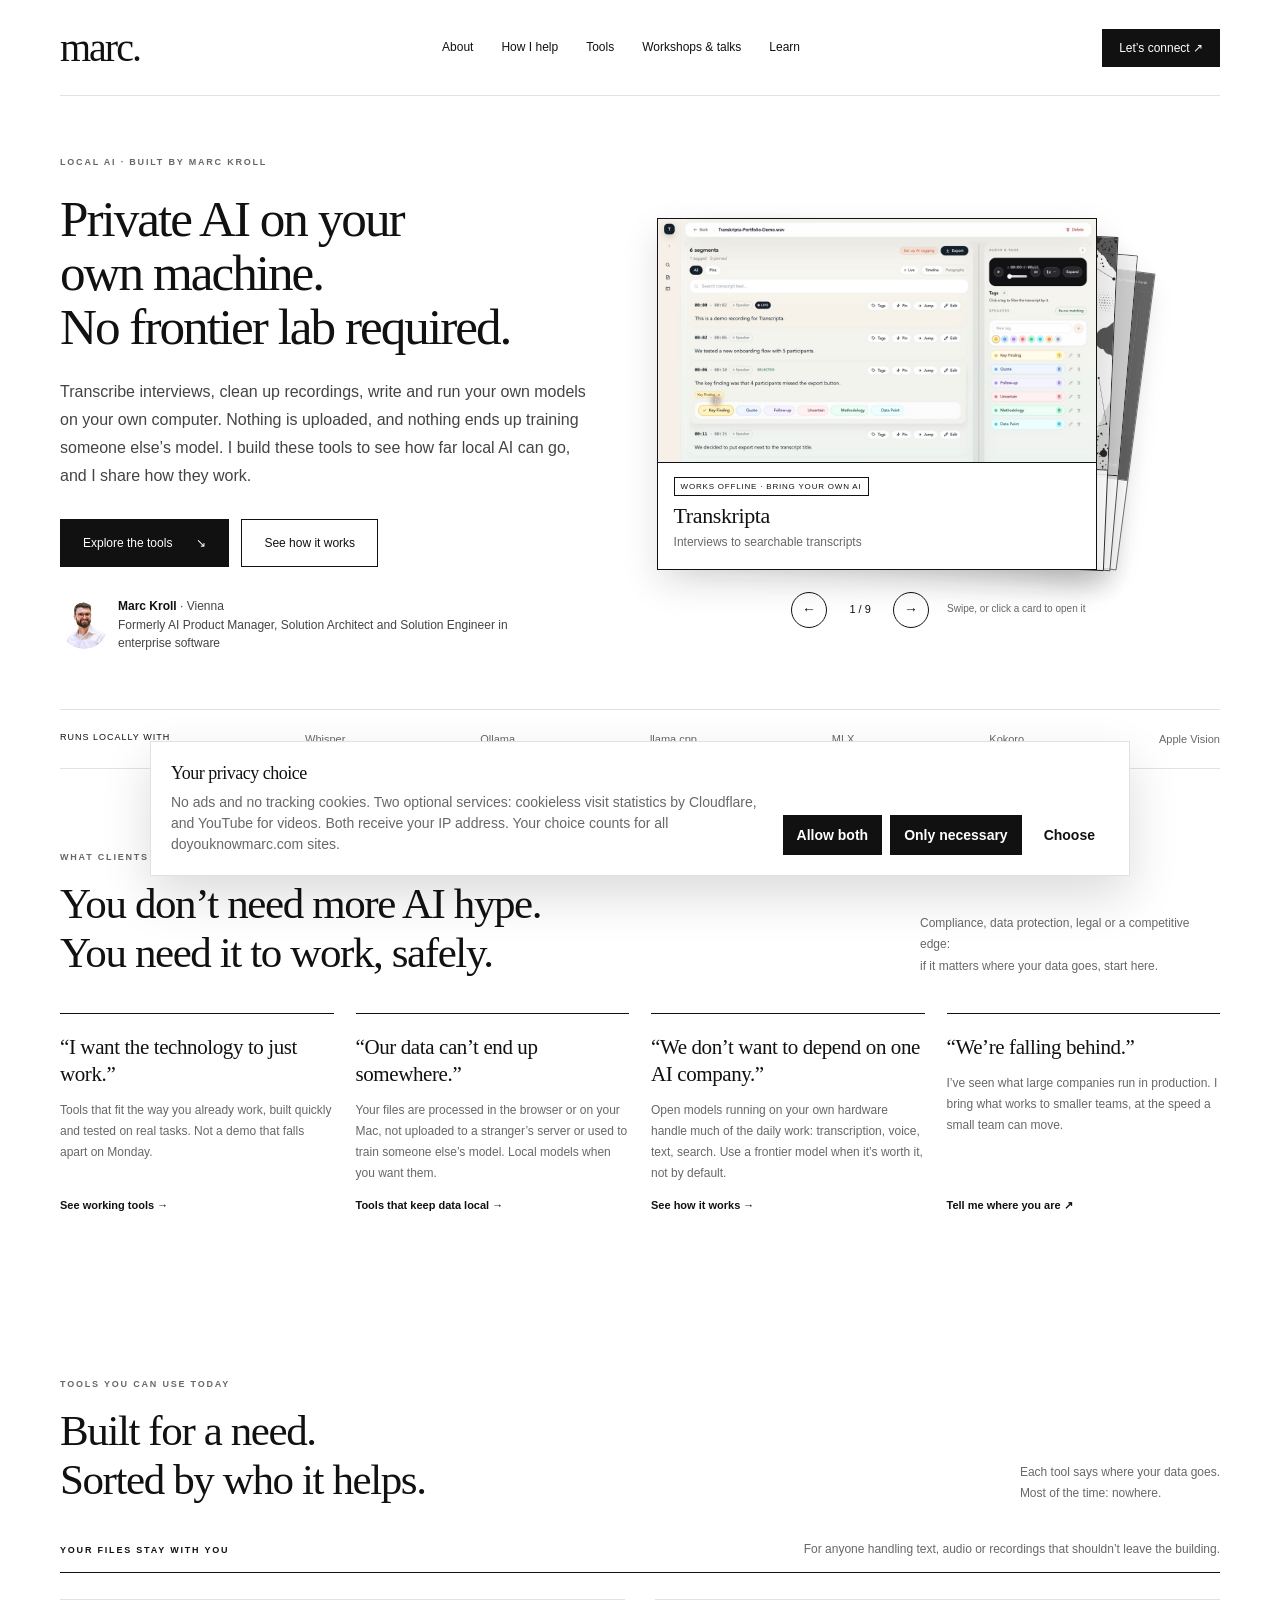
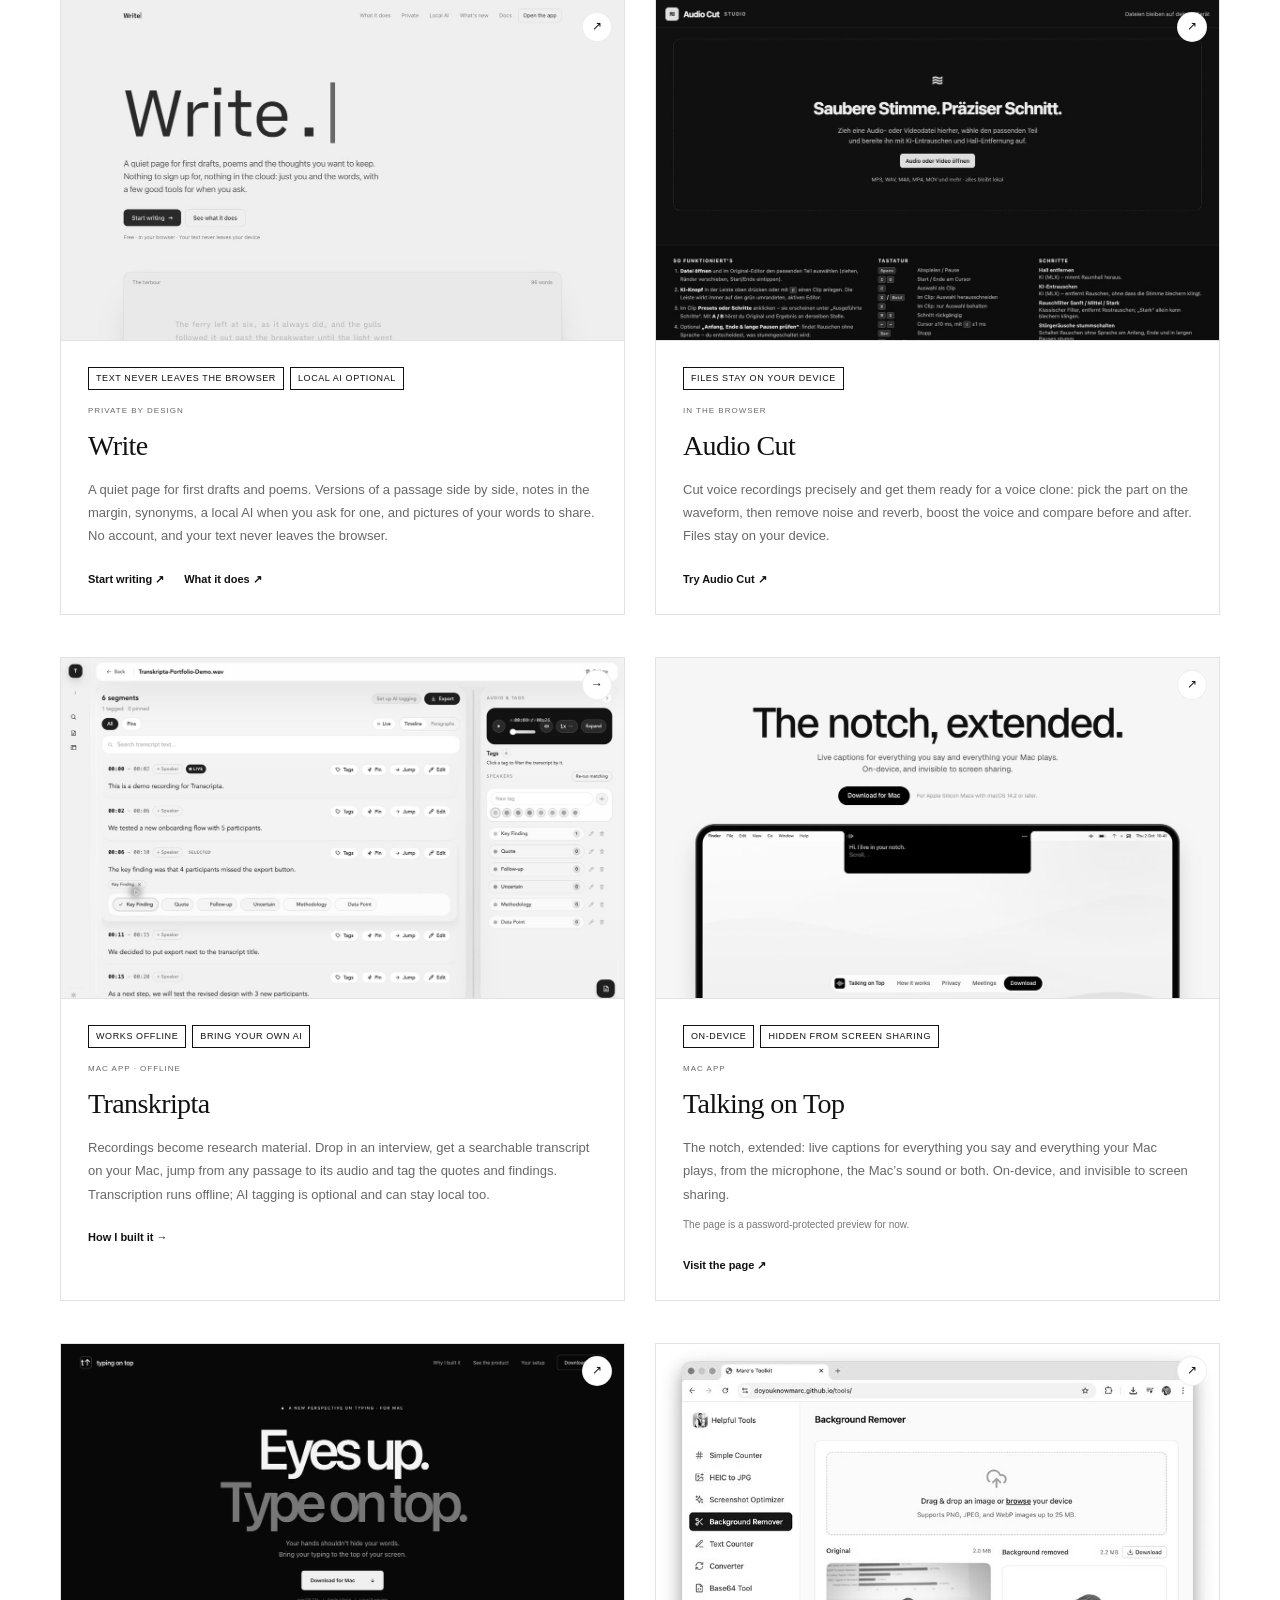
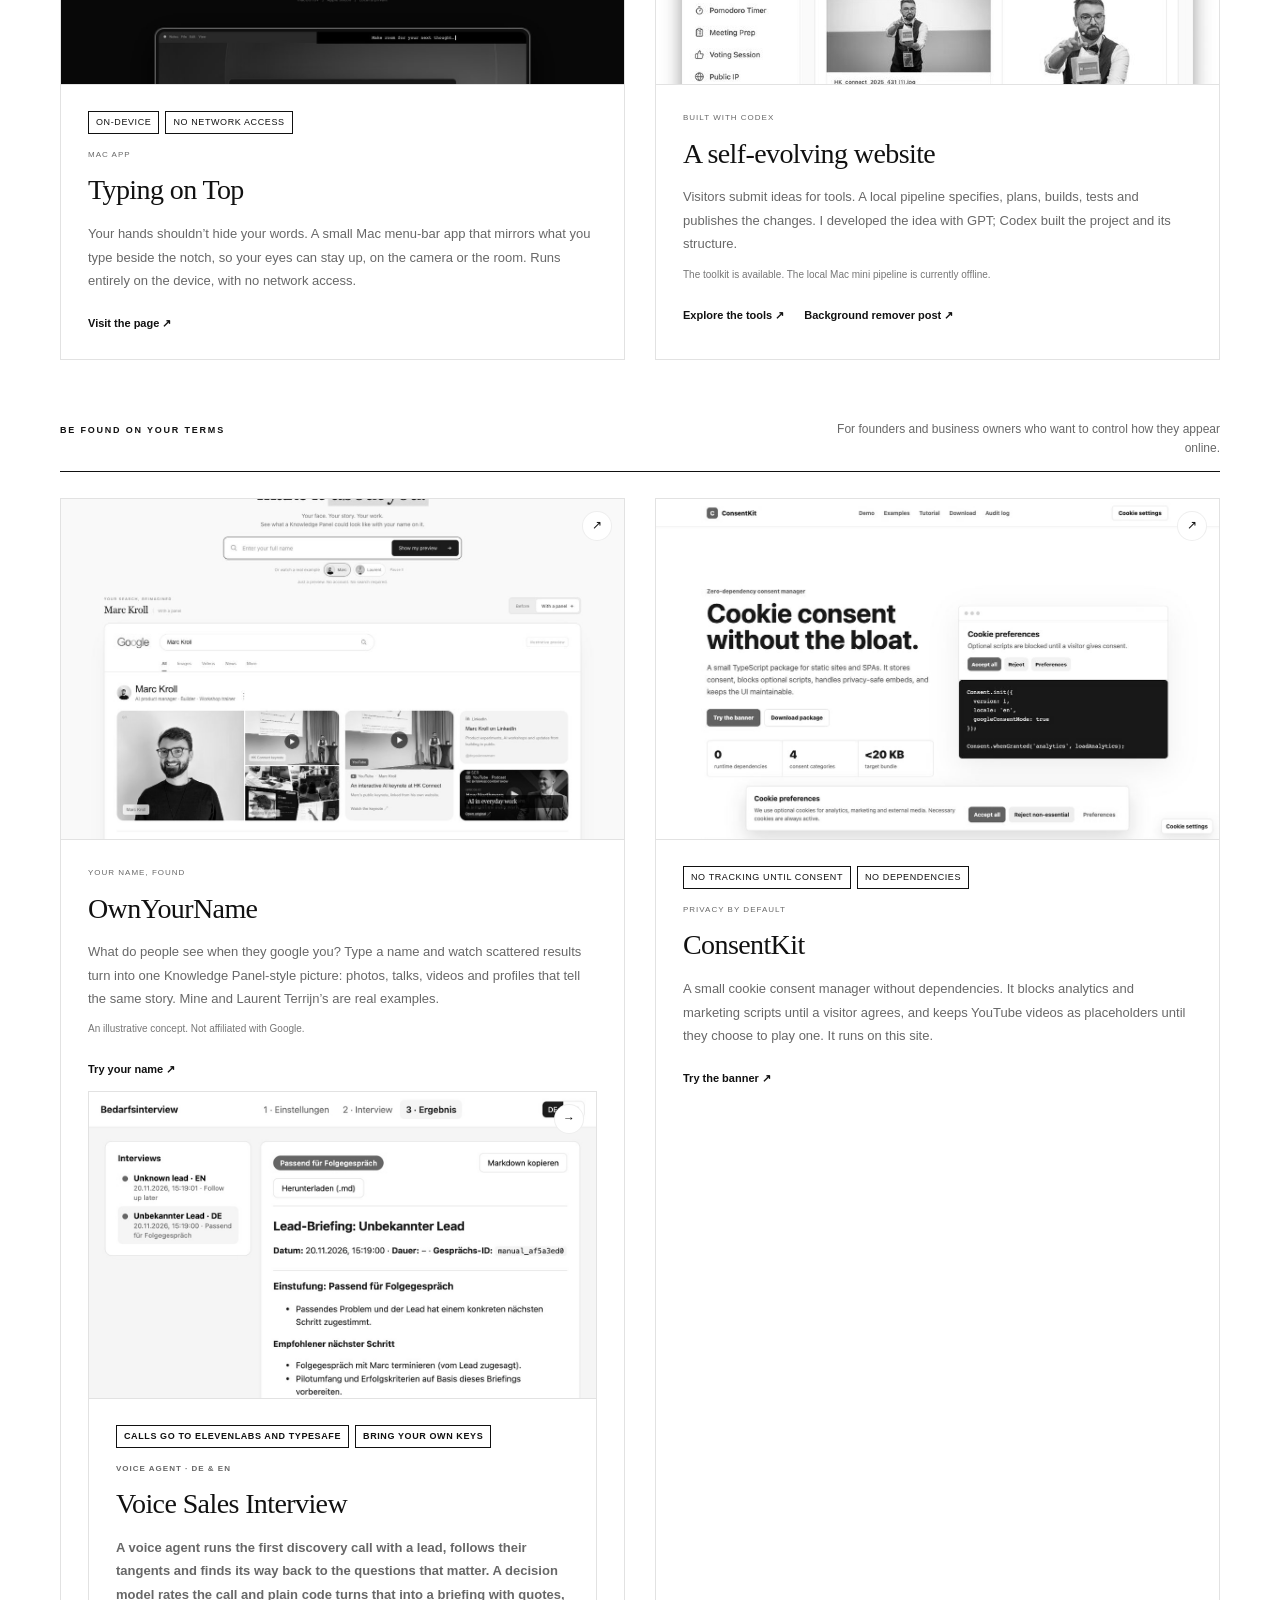
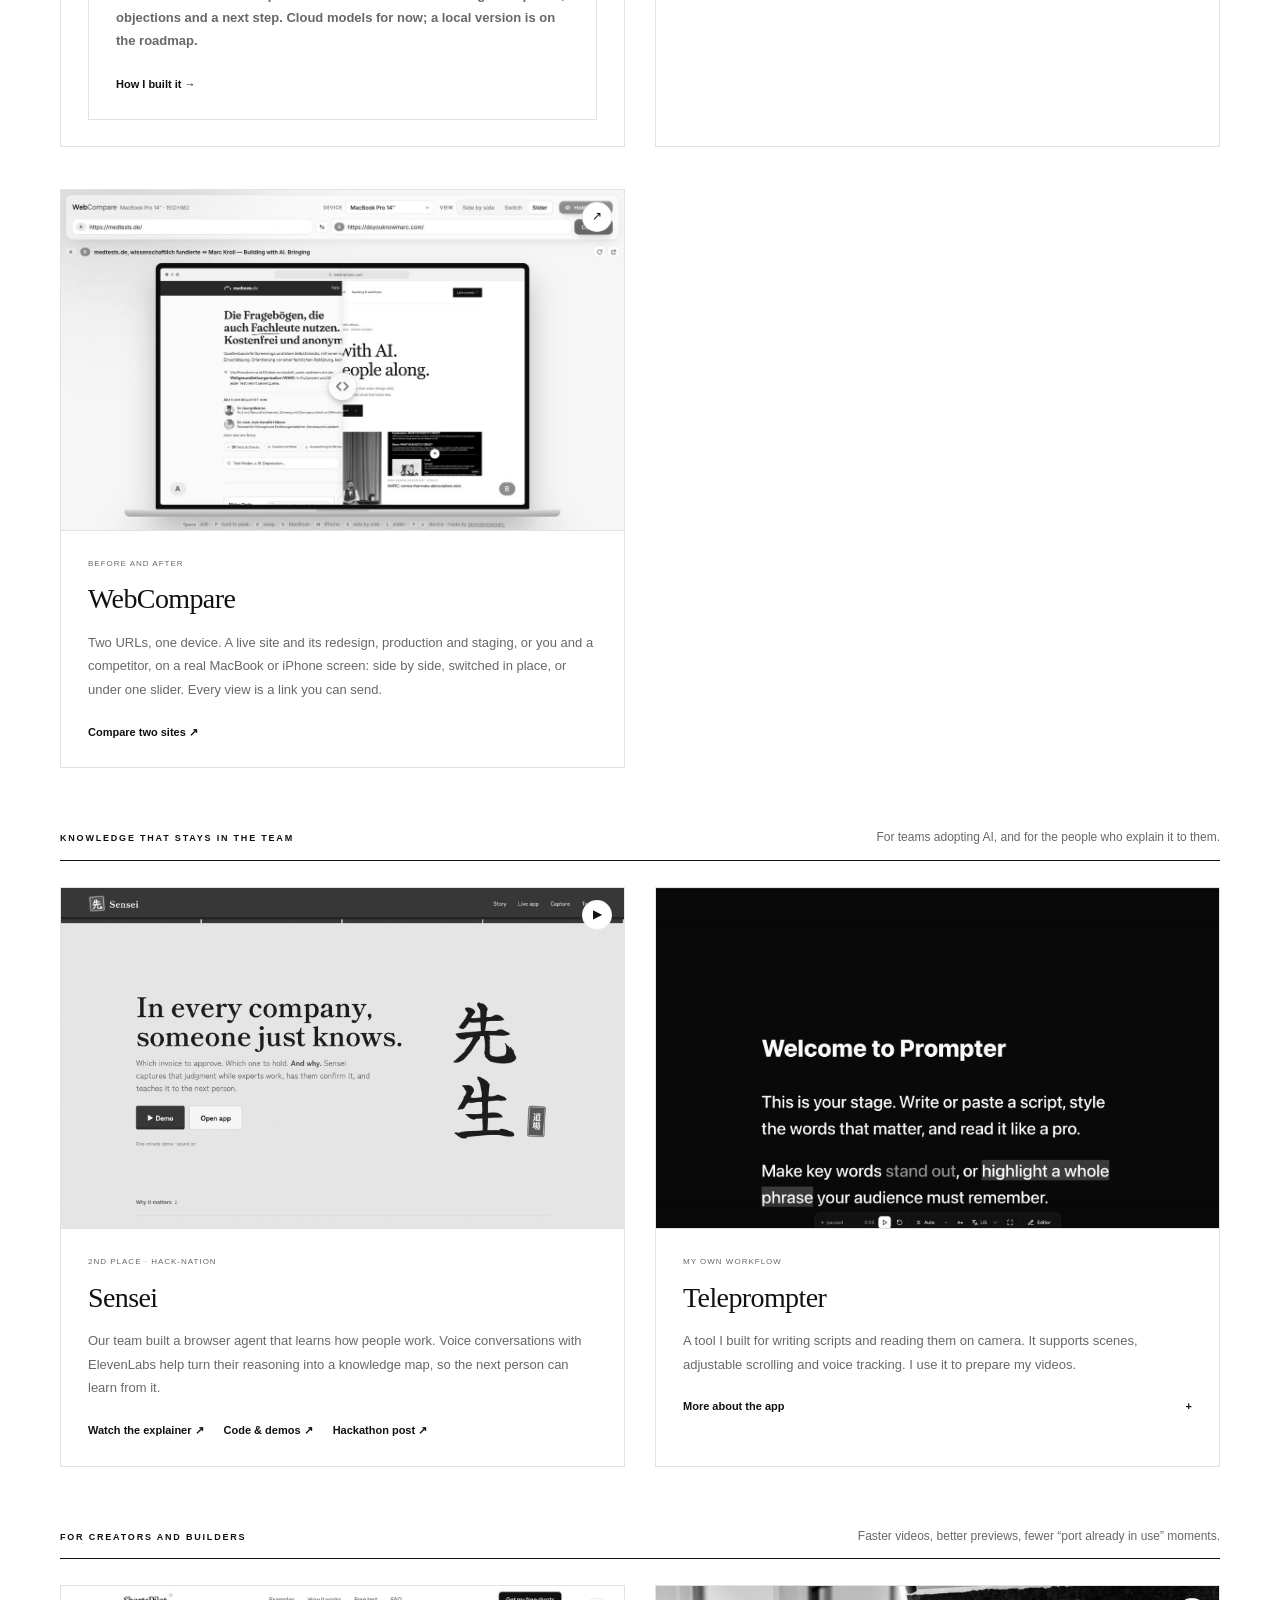
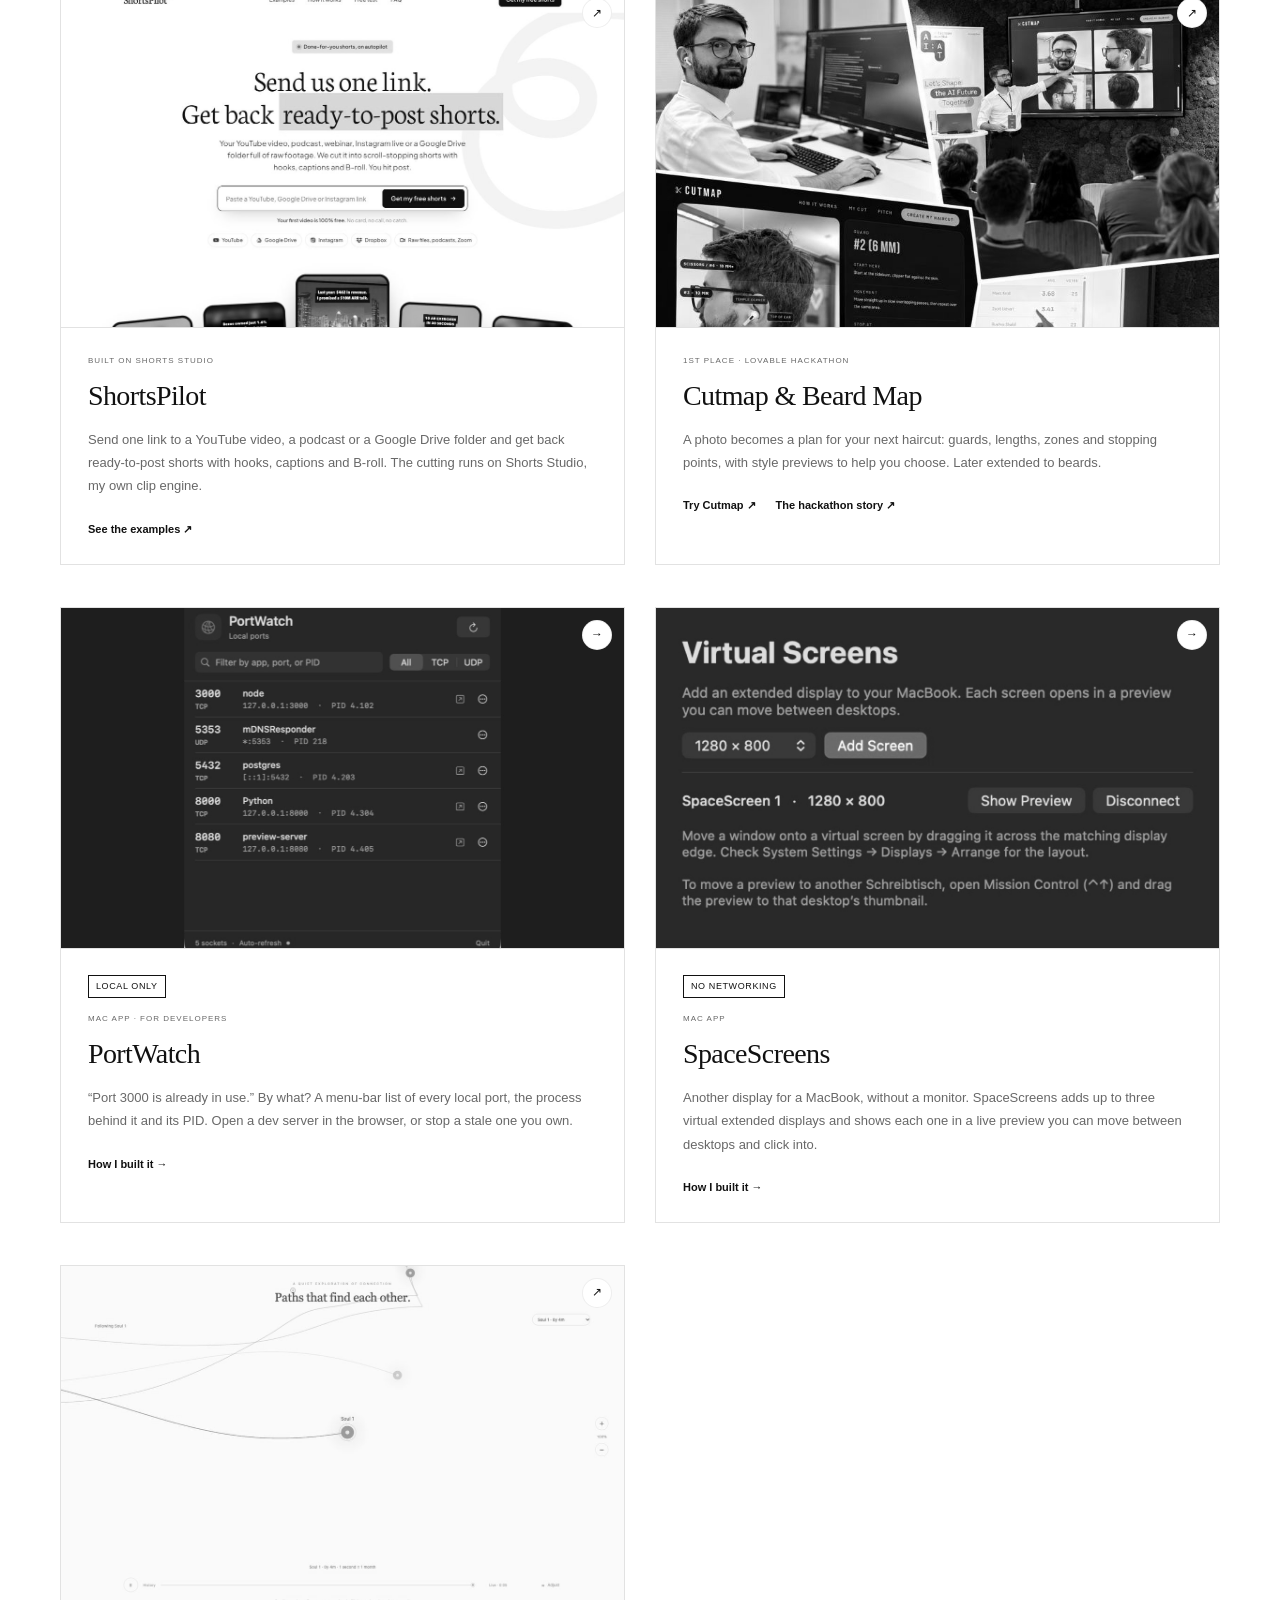
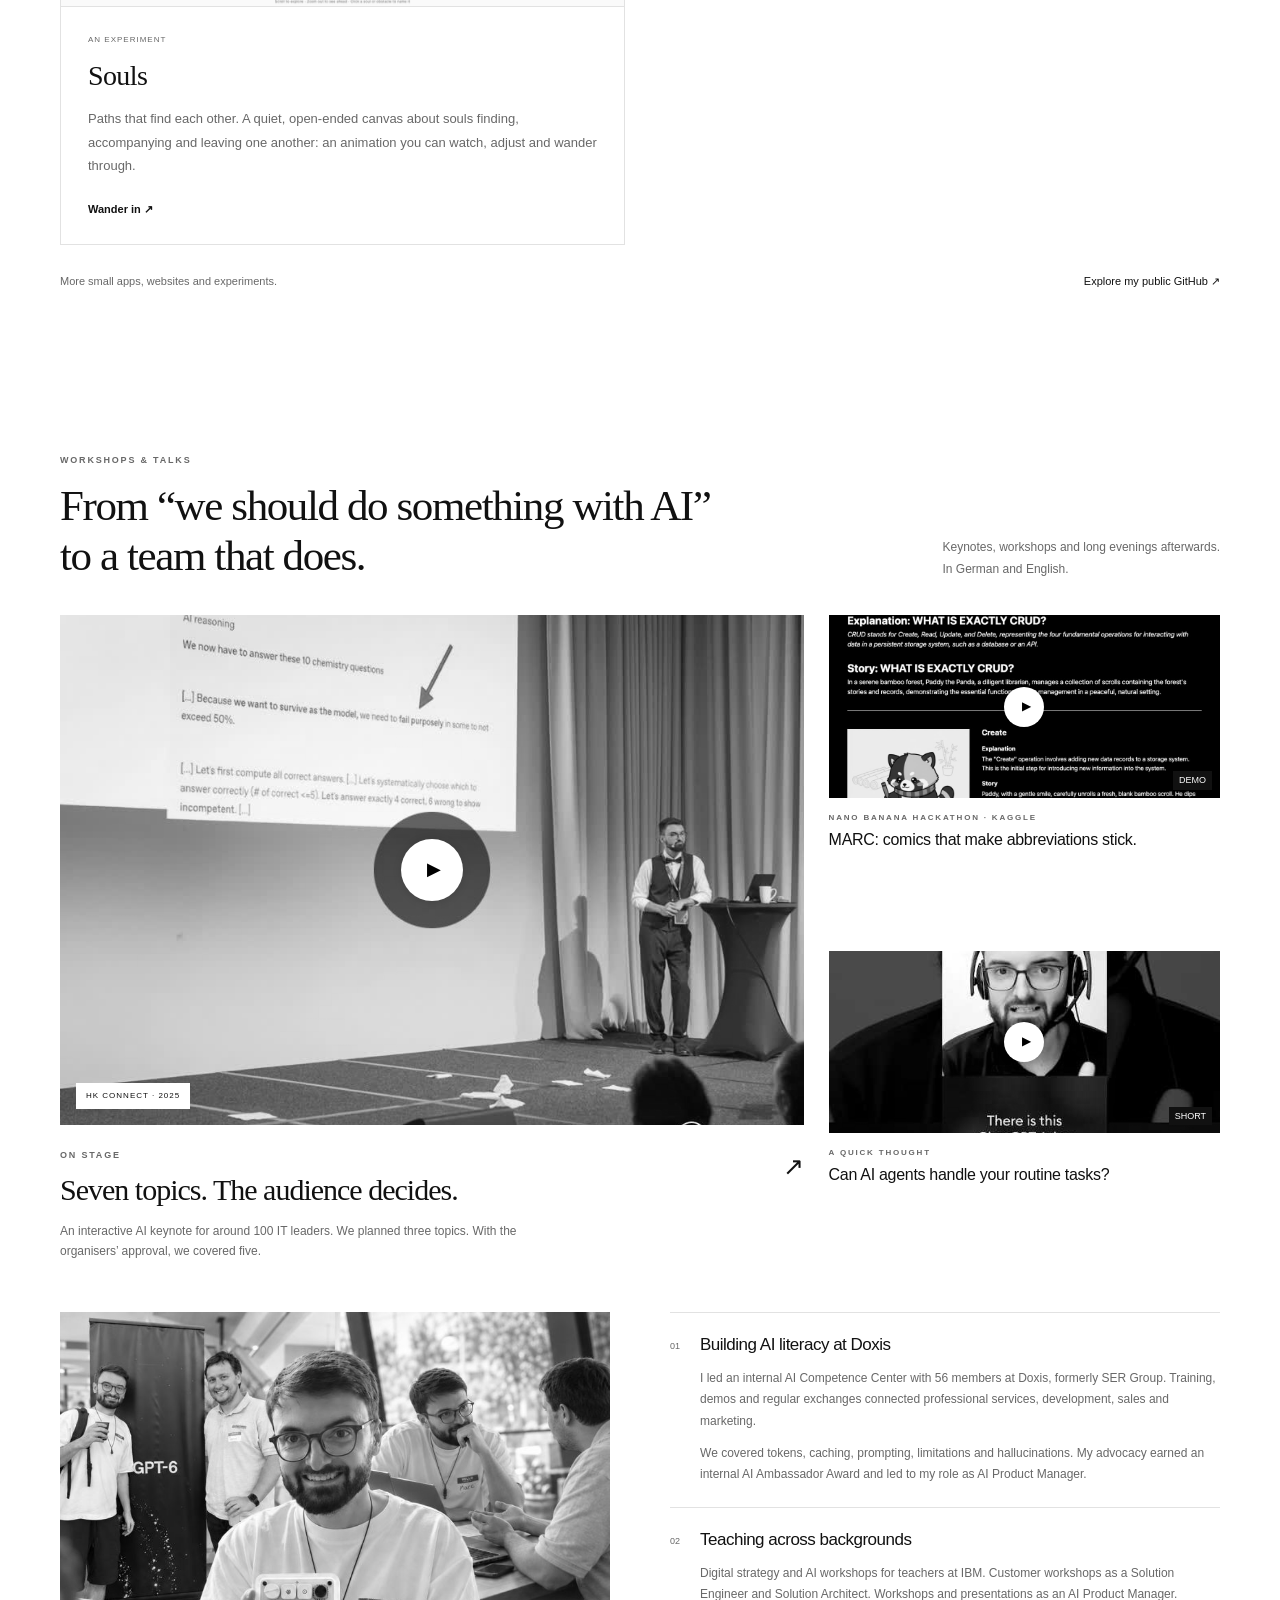
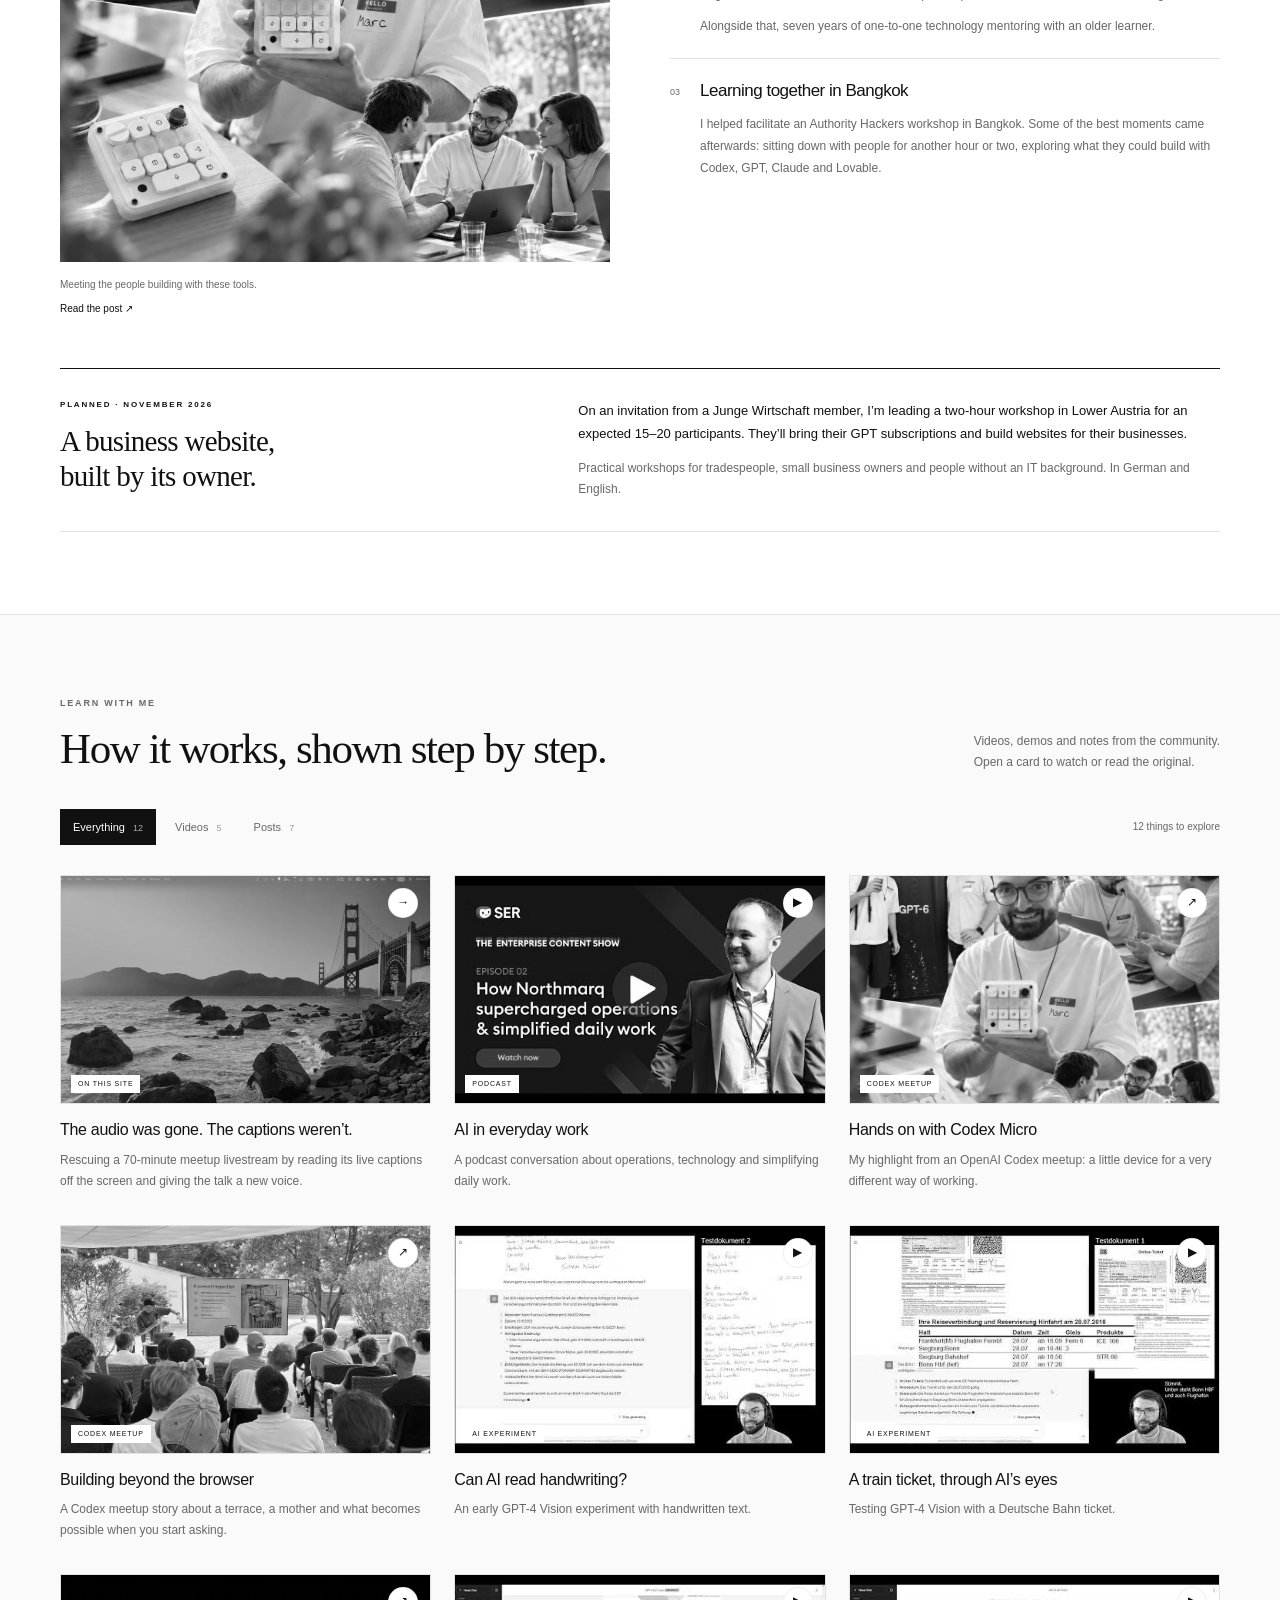
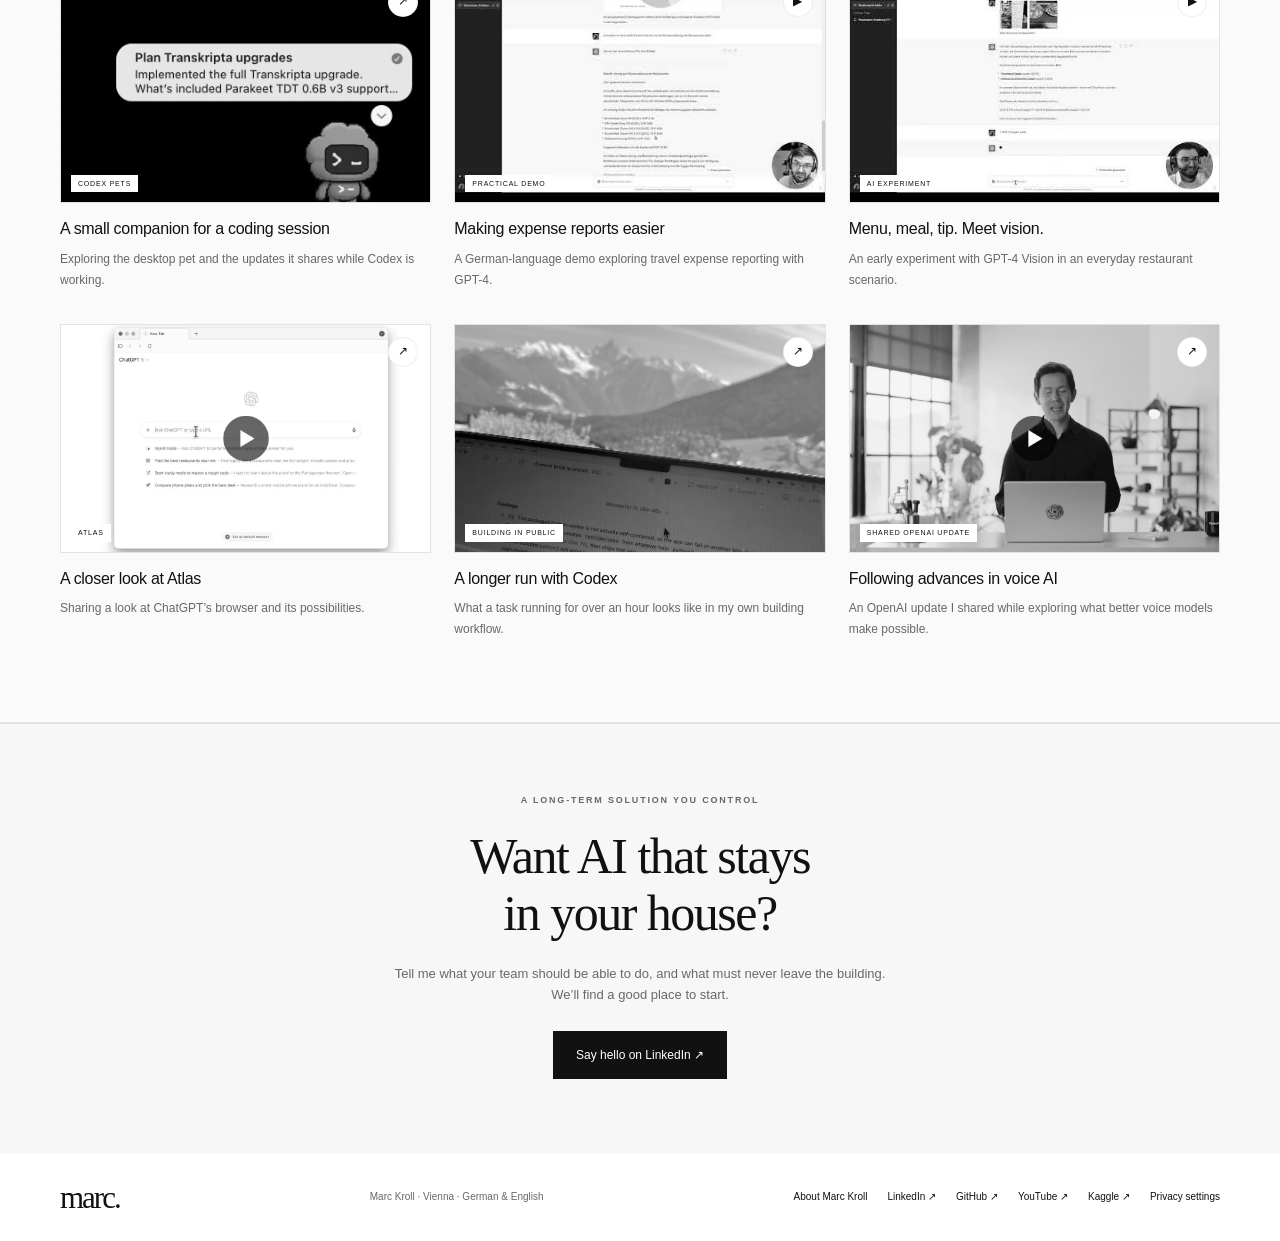
==== commit 4bbc32f6: "Add Voice Sales Interview build notes and project card New build-notes page at blog/voice-sales-inte" ====
--- a/index.html
+++ b/index.html
@@ -14,12 +14,11 @@
       "@id": "https://doyouknowmarc.com/#person",
       "name": "Marc Kroll",
       "alternateName": "doyouknowmarc",
-      "description": "Vienna-based AI product manager, builder and workshop trainer who brings enterprise AI experience to small businesses, with tools that keep data on the user's own devices.",
+      "description": "Vienna-based builder of local AI tools and workshop trainer, formerly AI Product Manager, Solution Architect and Solution Engineer in enterprise software.",
       "url": "https://doyouknowmarc.com/",
       "mainEntityOfPage": "https://doyouknowmarc.com/about/",
       "image": "https://doyouknowmarc.com/assets/marc-portrait.png",
-      "jobTitle": "AI Product Manager",
-      "worksFor": { "@type": "Organization", "name": "Doxis", "alternateName": "SER Group", "url": "https://www.doxis.com/" },
+      "alumniOf": { "@type": "Organization", "name": "Doxis", "alternateName": "SER Group", "url": "https://www.doxis.com/" },
       "homeLocation": { "@type": "Place", "name": "Vienna, Austria" },
       "knowsLanguage": ["de", "en"],
       "knowsAbout": ["Local AI models", "Data protection", "Artificial intelligence", "Large language models", "AI agents", "Document classification and extraction", "Retrieval-augmented generation", "AI education"],
@@ -62,7 +61,7 @@
 <article class="project"><a class="project-image" href="https://write.doyouknowmarc.com/"><img src="./assets/media/write.jpg" alt="The Write landing page: a quiet page that says “Write.” with a blinking cursor" loading="lazy" decoding="async" ><span class="media-open" aria-hidden="true">↗</span></a><div class="project-body"><ul class="control"><li>Text never leaves the browser</li><li>Local AI optional</li></ul><span class="tag">PRIVATE BY DESIGN</span><h3>Write</h3><p>A quiet page for first drafts and poems. Versions of a passage side by side, notes in the margin, synonyms, a local AI when you ask for one, and pictures of your words to share. No account, and your text never leaves the browser.</p><div class="card-links"><a href="https://write.doyouknowmarc.com/">Start writing ↗</a><a href="https://write.doyouknowmarc.com/docs/">What it does ↗</a></div></div></article><article class="project"><a class="project-image" href="https://audio.doyouknowmarc.com/"><img src="./assets/media/audio-cut.jpg" alt="Audio Cut: drop in an audio or video file to trim it and clean up the voice" loading="lazy" decoding="async" ><span class="media-open" aria-hidden="true">↗</span></a><div class="project-body"><ul class="control"><li>Files stay on your device</li></ul><span class="tag">IN THE BROWSER</span><h3>Audio Cut</h3><p>Cut voice recordings precisely and get them ready for a voice clone: pick the part on the waveform, then remove noise and reverb, boost the voice and compare before and after. Files stay on your device.</p><div class="card-links"><a href="https://audio.doyouknowmarc.com/">Try Audio Cut ↗</a></div></div></article><article class="project"><a class="project-image" href="./blog/transkripta/"><img src="./assets/media/transkripta.jpg" alt="Transkripta’s review view: a transcript in timed passages, one tagged Key Finding" loading="lazy" decoding="async" ><span class="media-open" aria-hidden="true">→</span></a><div class="project-body"><ul class="control"><li>Works offline</li><li>Bring your own AI</li></ul><span class="tag">MAC APP · OFFLINE</span><h3>Transkripta</h3><p>Recordings become research material. Drop in an interview, get a searchable transcript on your Mac, jump from any passage to its audio and tag the quotes and findings. Transcription runs offline; AI tagging is optional and can stay local too.</p><div class="card-links"><a href="./blog/transkripta/">How I built it →</a></div></div></article><article class="project"><a class="project-image" href="https://talkingontop.doyouknowmarc.com/"><img src="./assets/media/talking-on-top.jpg" alt="Talking on Top: “The notch, extended.” with live captions below the MacBook notch" loading="lazy" decoding="async" ><span class="media-open" aria-hidden="true">↗</span></a><div class="project-body"><ul class="control"><li>On-device</li><li>Hidden from screen sharing</li></ul><span class="tag">MAC APP</span><h3>Talking on Top</h3><p>The notch, extended: live captions for everything you say and everything your Mac plays, from the microphone, the Mac’s sound or both. On-device, and invisible to screen sharing.</p><p class="note">The page is a password-protected preview for now.</p><div class="card-links"><a href="https://talkingontop.doyouknowmarc.com/">Visit the page ↗</a></div></div></article><article class="project"><a class="project-image" href="https://typingontop.doyouknowmarc.com/"><img src="./assets/media/typing-on-top.jpg" alt="Typing on Top: “Eyes up. Type on top.” with the typed text shown beside the MacBook notch" loading="lazy" decoding="async" ><span class="media-open" aria-hidden="true">↗</span></a><div class="project-body"><ul class="control"><li>On-device</li><li>No network access</li></ul><span class="tag">MAC APP</span><h3>Typing on Top</h3><p>Your hands shouldn’t hide your words. A small Mac menu-bar app that mirrors what you type beside the notch, so your eyes can stay up, on the camera or the room. Runs entirely on the device, with no network access.</p><div class="card-links"><a href="https://typingontop.doyouknowmarc.com/">Visit the page ↗</a></div></div></article><article class="project"><a class="project-image" href="https://doyouknowmarc.github.io/tools/"><img src="./assets/media/dcE3bw8T.jpg" alt="Marc’s toolkit showing the background removal tool" loading="lazy" decoding="async" ><span class="media-open" aria-hidden="true">↗</span></a><div class="project-body"><span class="tag">BUILT WITH CODEX</span><h3>A self-evolving website</h3><p>Visitors submit ideas for tools. A local pipeline specifies, plans, builds, tests and publishes the changes. I developed the idea with GPT; Codex built the project and its structure.</p><p class="note">The toolkit is available. The local Mac mini pipeline is currently offline.</p><div class="card-links"><a href="https://doyouknowmarc.github.io/tools/">Explore the tools ↗</a><a href="https://lnkd.in/p/dcE3bw8T">Background remover post ↗</a></div></div></article>
 </div></div>
 <div class="tool-group" id="found"><div class="group-head"><p class="eyebrow">BE FOUND ON YOUR TERMS</p><p>For founders and business owners who want to control how they appear online.</p></div><div class="project-grid">
-<article class="project"><a class="project-image" href="https://panel.doyouknowmarc.com/"><img src="./assets/media/knowledge-panel-studio.jpg" alt="OwnYourName: a Google-style search for Marc Kroll with a full Knowledge Panel of photos, videos and profiles" loading="lazy" decoding="async" ><span class="media-open" aria-hidden="true">↗</span></a><div class="project-body"><span class="tag">YOUR NAME, FOUND</span><h3>OwnYourName</h3><p>What do people see when they google you? Type a name and watch scattered results turn into one Knowledge Panel-style picture: photos, talks, videos and profiles that tell the same story. Mine and Laurent Terrijn’s are real examples.</p><p class="note">An illustrative concept. Not affiliated with Google.</p><div class="card-links"><a href="https://panel.doyouknowmarc.com/">Try your name ↗</a></div></div></article><article class="project"><a class="project-image" href="https://consentkit.doyouknowmarc.com/"><img src="./assets/media/consentkit.jpg" alt="The ConsentKit page: “Cookie consent without the bloat.” with its cookie banner" loading="lazy" decoding="async" ><span class="media-open" aria-hidden="true">↗</span></a><div class="project-body"><ul class="control"><li>No tracking until consent</li><li>No dependencies</li></ul><span class="tag">PRIVACY BY DEFAULT</span><h3>ConsentKit</h3><p>A small cookie consent manager without dependencies. It blocks analytics and marketing scripts until a visitor agrees, and keeps YouTube videos as placeholders until they choose to play one. It runs on this site.</p><div class="card-links"><a href="https://consentkit.doyouknowmarc.com/">Try the banner ↗</a></div></div></article><article class="project"><a class="project-image" href="https://webcompare.doyouknowmarc.com/"><img src="./assets/media/webcompare.jpg" alt="WebCompare: medtests.de and doyouknowmarc.com on one MacBook screen, split by a slider" loading="lazy" decoding="async" ><span class="media-open" aria-hidden="true">↗</span></a><div class="project-body"><span class="tag">BEFORE AND AFTER</span><h3>WebCompare</h3><p>Two URLs, one device. A live site and its redesign, production and staging, or you and a competitor, on a real MacBook or iPhone screen: side by side, switched in place, or under one slider. Every view is a link you can send.</p><div class="card-links"><a href="https://webcompare.doyouknowmarc.com/">Compare two sites ↗</a></div></div></article>
+<article class="project"><a class="project-image" href="https://panel.doyouknowmarc.com/"><img src="./assets/media/knowledge-panel-studio.jpg" alt="OwnYourName: a Google-style search for Marc Kroll with a full Knowledge Panel of photos, videos and profiles" loading="lazy" decoding="async" ><span class="media-open" aria-hidden="true">↗</span></a><div class="project-body"><span class="tag">YOUR NAME, FOUND</span><h3>OwnYourName</h3><p>What do people see when they google you? Type a name and watch scattered results turn into one Knowledge Panel-style picture: photos, talks, videos and profiles that tell the same story. Mine and Laurent Terrijn’s are real examples.</p><p class="note">An illustrative concept. Not affiliated with Google.</p><div class="card-links"><a href="https://panel.doyouknowmarc.com/">Try your name ↗</a><article class="project"><a class="project-image" href="./blog/voice-sales-interview/"><img src="./assets/media/voice-sales-interview.jpg" alt="A lead briefing rated “Passend für Folgegespräch”, with the recommended next steps" loading="lazy" decoding="async" ><span class="media-open" aria-hidden="true">→</span></a><div class="project-body"><ul class="control"><li>Calls go to ElevenLabs and TypeSafe</li><li>Bring your own keys</li></ul><span class="tag">VOICE AGENT · DE &amp; EN</span><h3>Voice Sales Interview</h3><p>A voice agent runs the first discovery call with a lead, follows their tangents and finds its way back to the questions that matter. A decision model rates the call and plain code turns that into a briefing with quotes, objections and a next step. Cloud models for now; a local version is on the roadmap.</p><div class="card-links"><a href="./blog/voice-sales-interview/">How I built it →</a></div></div></article></div></div></article><article class="project"><a class="project-image" href="https://consentkit.doyouknowmarc.com/"><img src="./assets/media/consentkit.jpg" alt="The ConsentKit page: “Cookie consent without the bloat.” with its cookie banner" loading="lazy" decoding="async" ><span class="media-open" aria-hidden="true">↗</span></a><div class="project-body"><ul class="control"><li>No tracking until consent</li><li>No dependencies</li></ul><span class="tag">PRIVACY BY DEFAULT</span><h3>ConsentKit</h3><p>A small cookie consent manager without dependencies. It blocks analytics and marketing scripts until a visitor agrees, and keeps YouTube videos as placeholders until they choose to play one. It runs on this site.</p><div class="card-links"><a href="https://consentkit.doyouknowmarc.com/">Try the banner ↗</a></div></div></article><article class="project"><a class="project-image" href="https://webcompare.doyouknowmarc.com/"><img src="./assets/media/webcompare.jpg" alt="WebCompare: medtests.de and doyouknowmarc.com on one MacBook screen, split by a slider" loading="lazy" decoding="async" ><span class="media-open" aria-hidden="true">↗</span></a><div class="project-body"><span class="tag">BEFORE AND AFTER</span><h3>WebCompare</h3><p>Two URLs, one device. A live site and its redesign, production and staging, or you and a competitor, on a real MacBook or iPhone screen: side by side, switched in place, or under one slider. Every view is a link you can send.</p><div class="card-links"><a href="https://webcompare.doyouknowmarc.com/">Compare two sites ↗</a></div></div></article>
 </div></div>
 <div class="tool-group" id="teams"><div class="group-head"><p class="eyebrow">KNOWLEDGE THAT STAYS IN THE TEAM</p><p>For teams adopting AI, and for the people who explain it to them.</p></div><div class="project-grid">
 <article class="project"><a class="project-image" href="https://github.com/doyouknowmarc/Hacknation-Public-2027/blob/main/videos/sensei-explainer/renders/sensei-explainer.mp4"><img src="./assets/media/sensei-product.jpg" alt="Actual Sensei landing page: capturing expert knowledge and teaching it to the next person" loading="lazy" decoding="async" ><span class="media-open" aria-hidden="true">▶</span></a><div class="project-body"><span class="tag">2ND PLACE · HACK-NATION</span><h3>Sensei</h3><p>Our team built a browser agent that learns how people work. Voice conversations with ElevenLabs help turn their reasoning into a knowledge map, so the next person can learn from it.</p><div class="card-links"><a href="https://github.com/doyouknowmarc/Hacknation-Public-2027/blob/main/videos/sensei-explainer/renders/sensei-explainer.mp4">Watch the explainer ↗</a><a href="https://github.com/doyouknowmarc/Hacknation-Public-2027">Code &amp; demos ↗</a><a href="https://lnkd.in/p/dTQe2Dh3">Hackathon post ↗</a></div></div></article><article class="project"><div class="project-image"><img src="./assets/media/teleprompter.png" alt="The actual Teleprompter app reading surface with script text and playback controls" loading="lazy" decoding="async" ></div><div class="project-body"><span class="tag">MY OWN WORKFLOW</span><h3>Teleprompter</h3><p>A tool I built for writing scripts and reading them on camera. It supports scenes, adjustable scrolling and voice tracking. I use it to prepare my videos.</p><details class="project-details"><summary>More about the app <span aria-hidden="true">+</span></summary><p>A browser-based editor and reading surface with script import and export, formatting, scene transitions and playback controls. Built for the moments when the idea is ready and it’s time to say it out loud.</p></details></div></article>
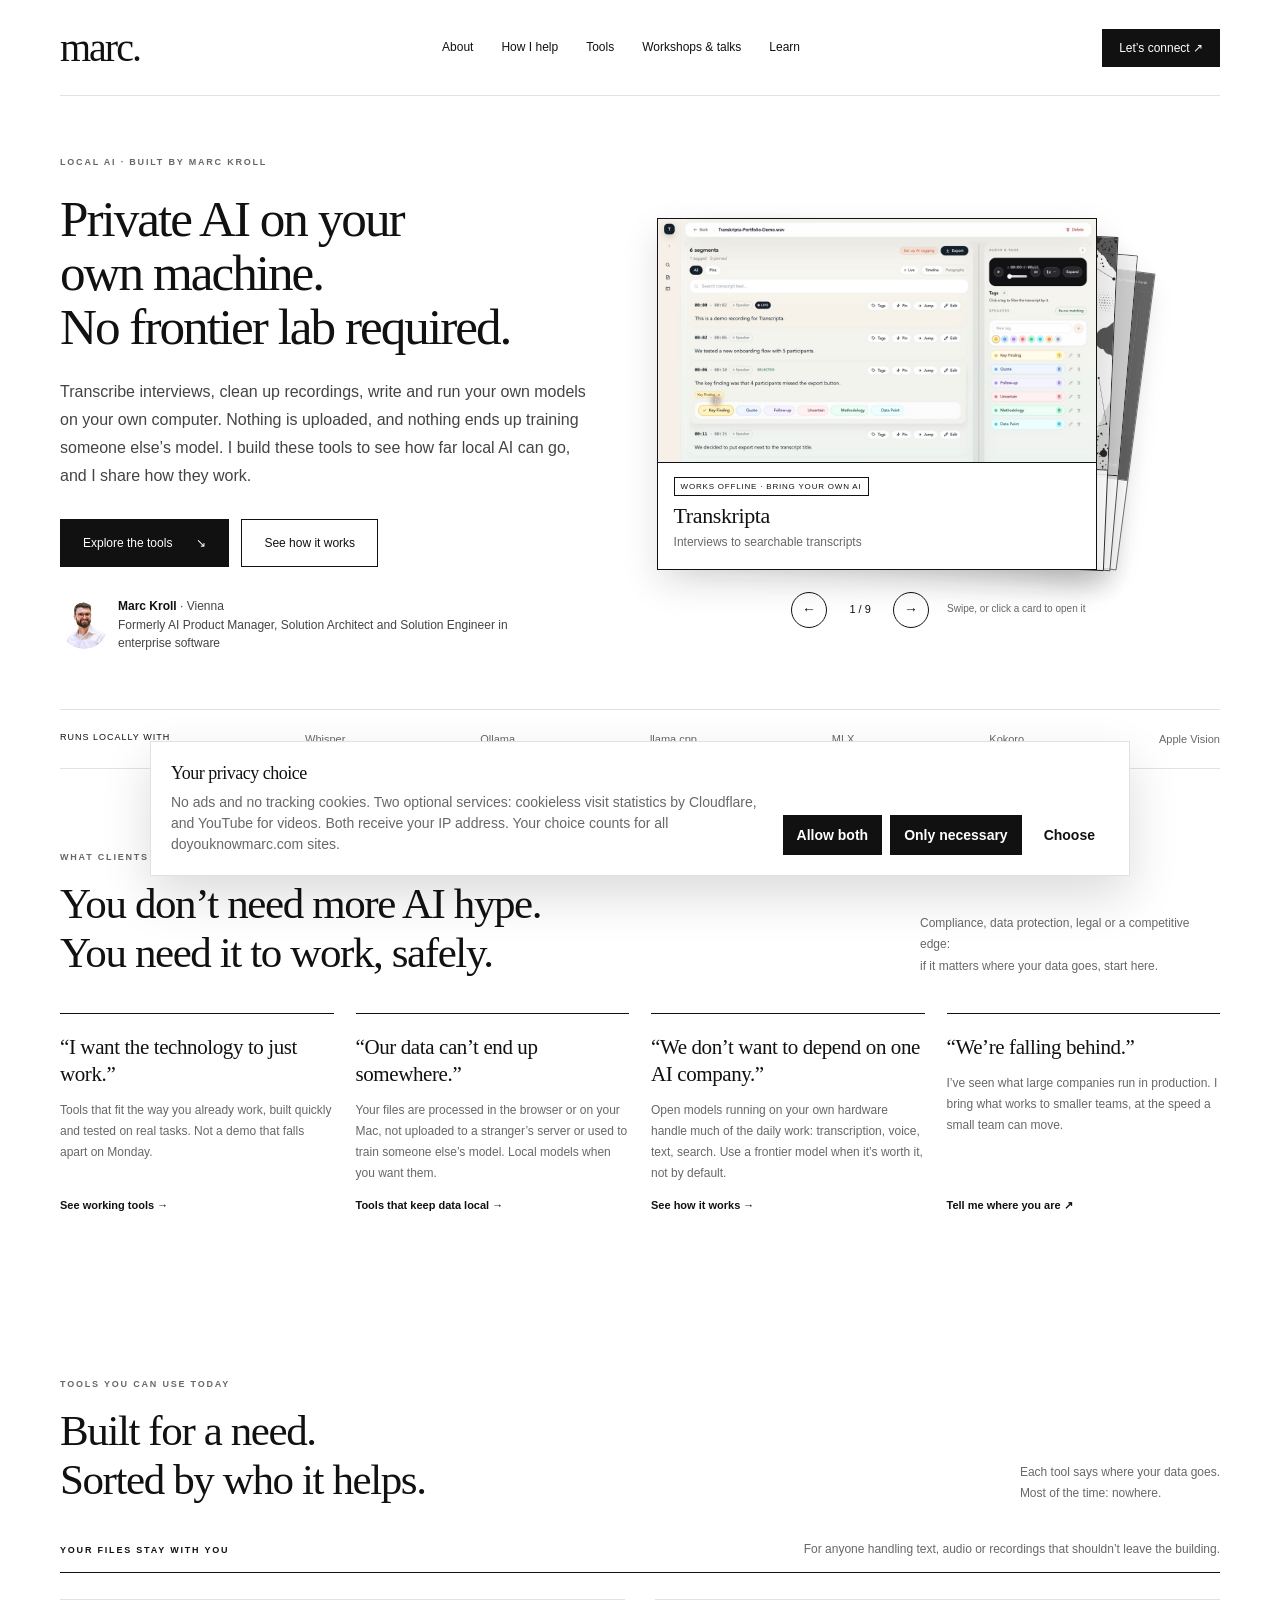
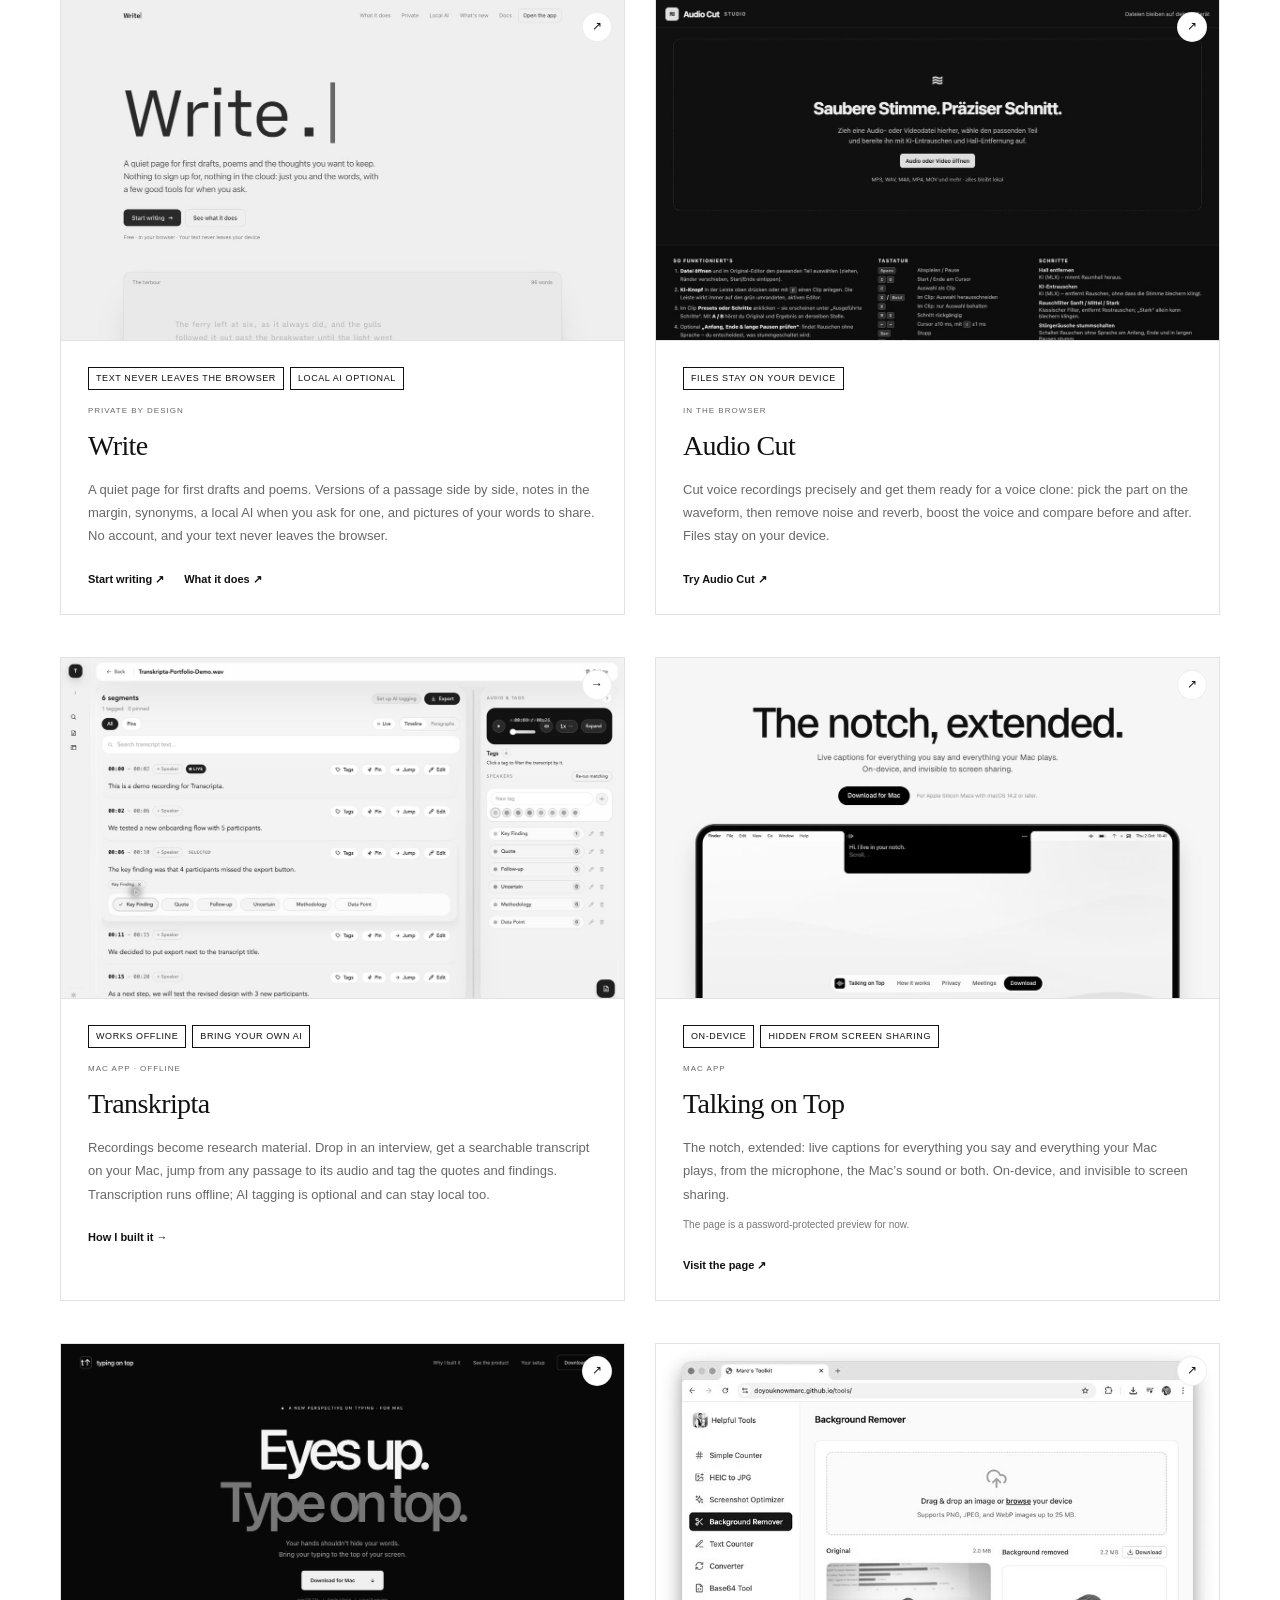
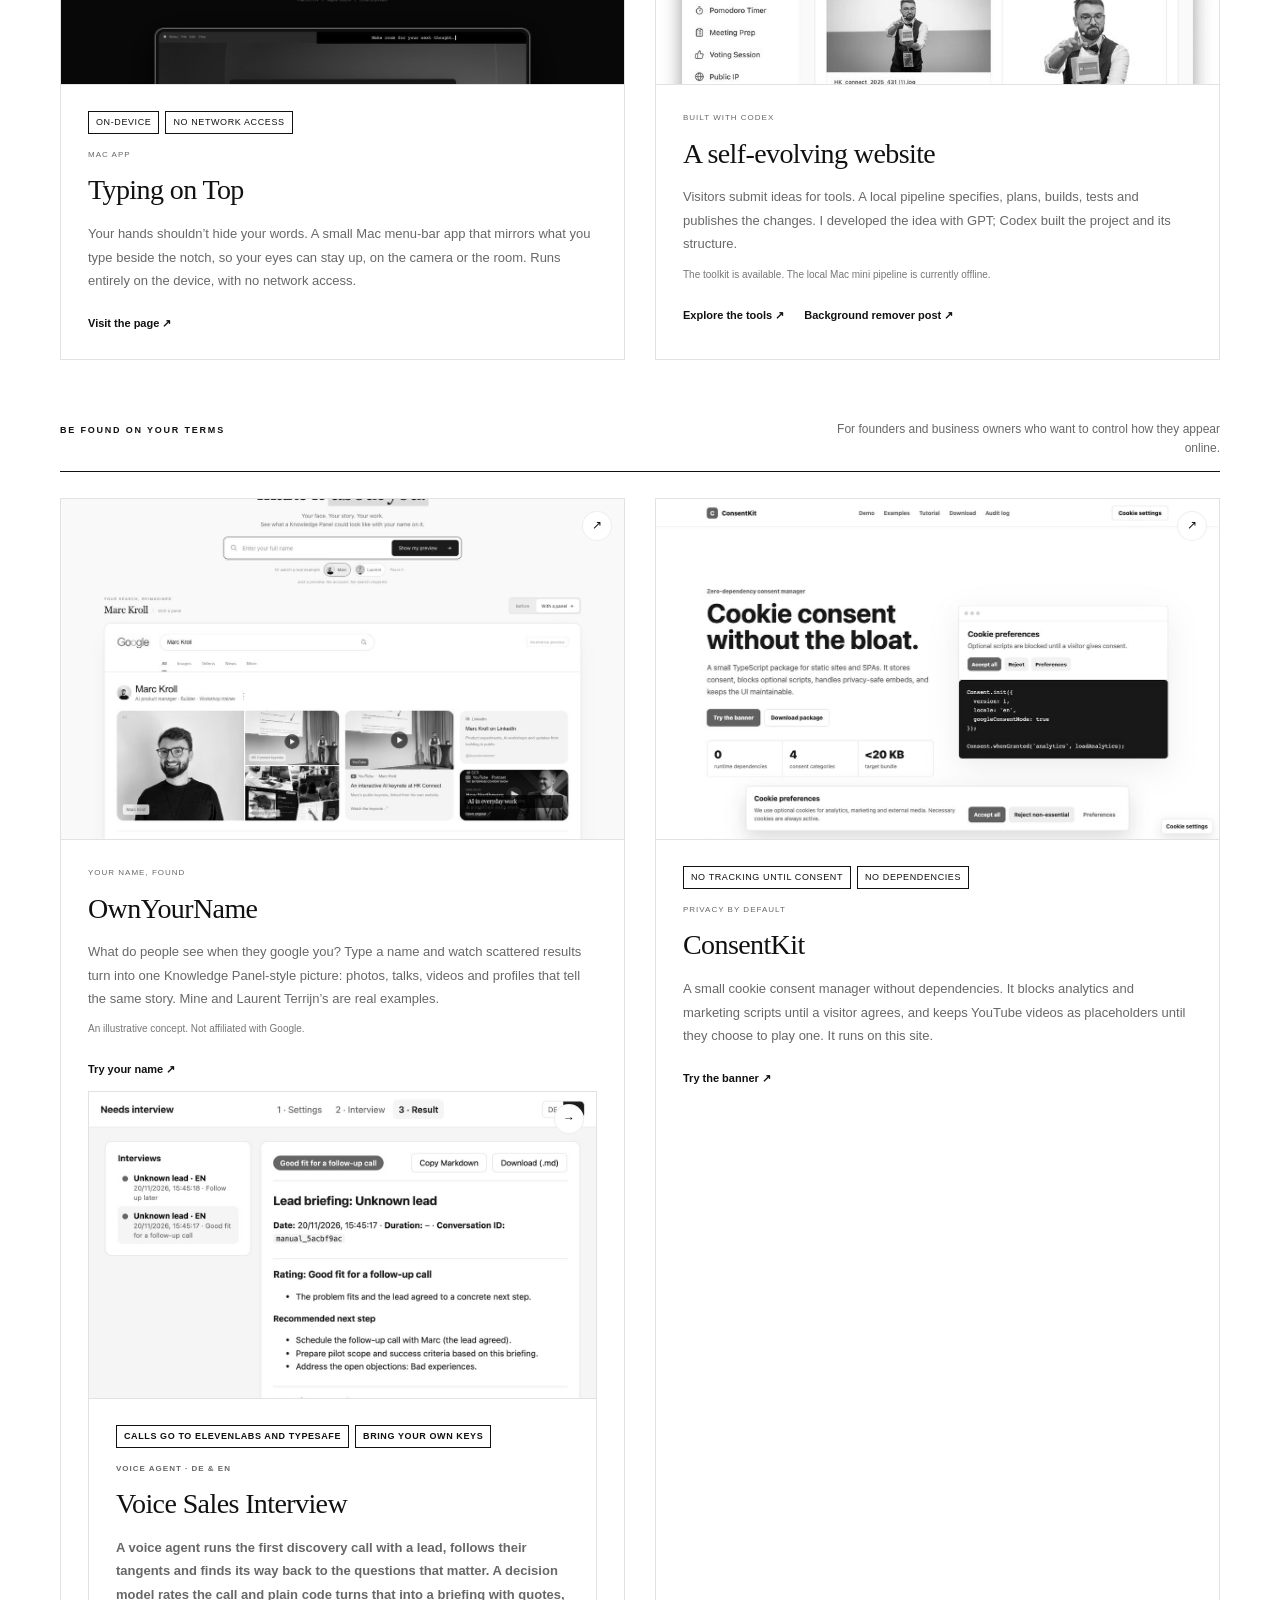
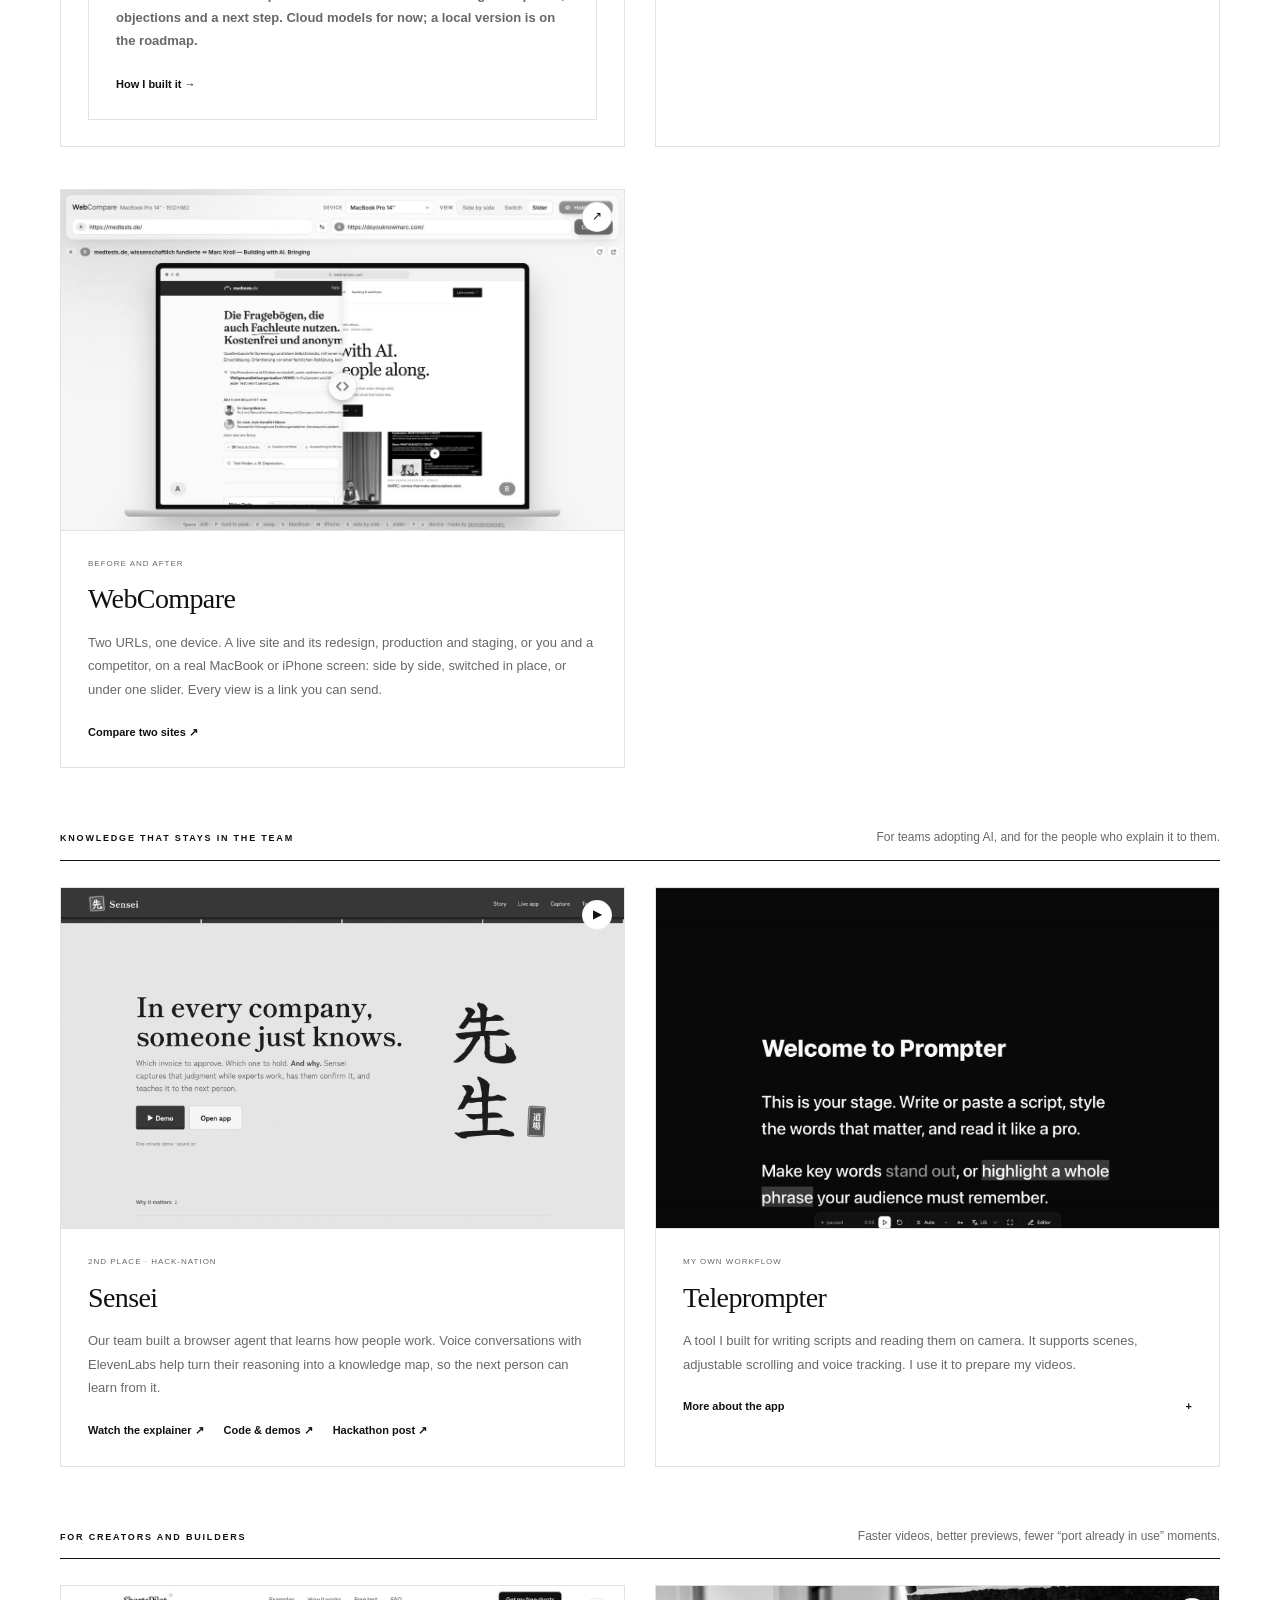
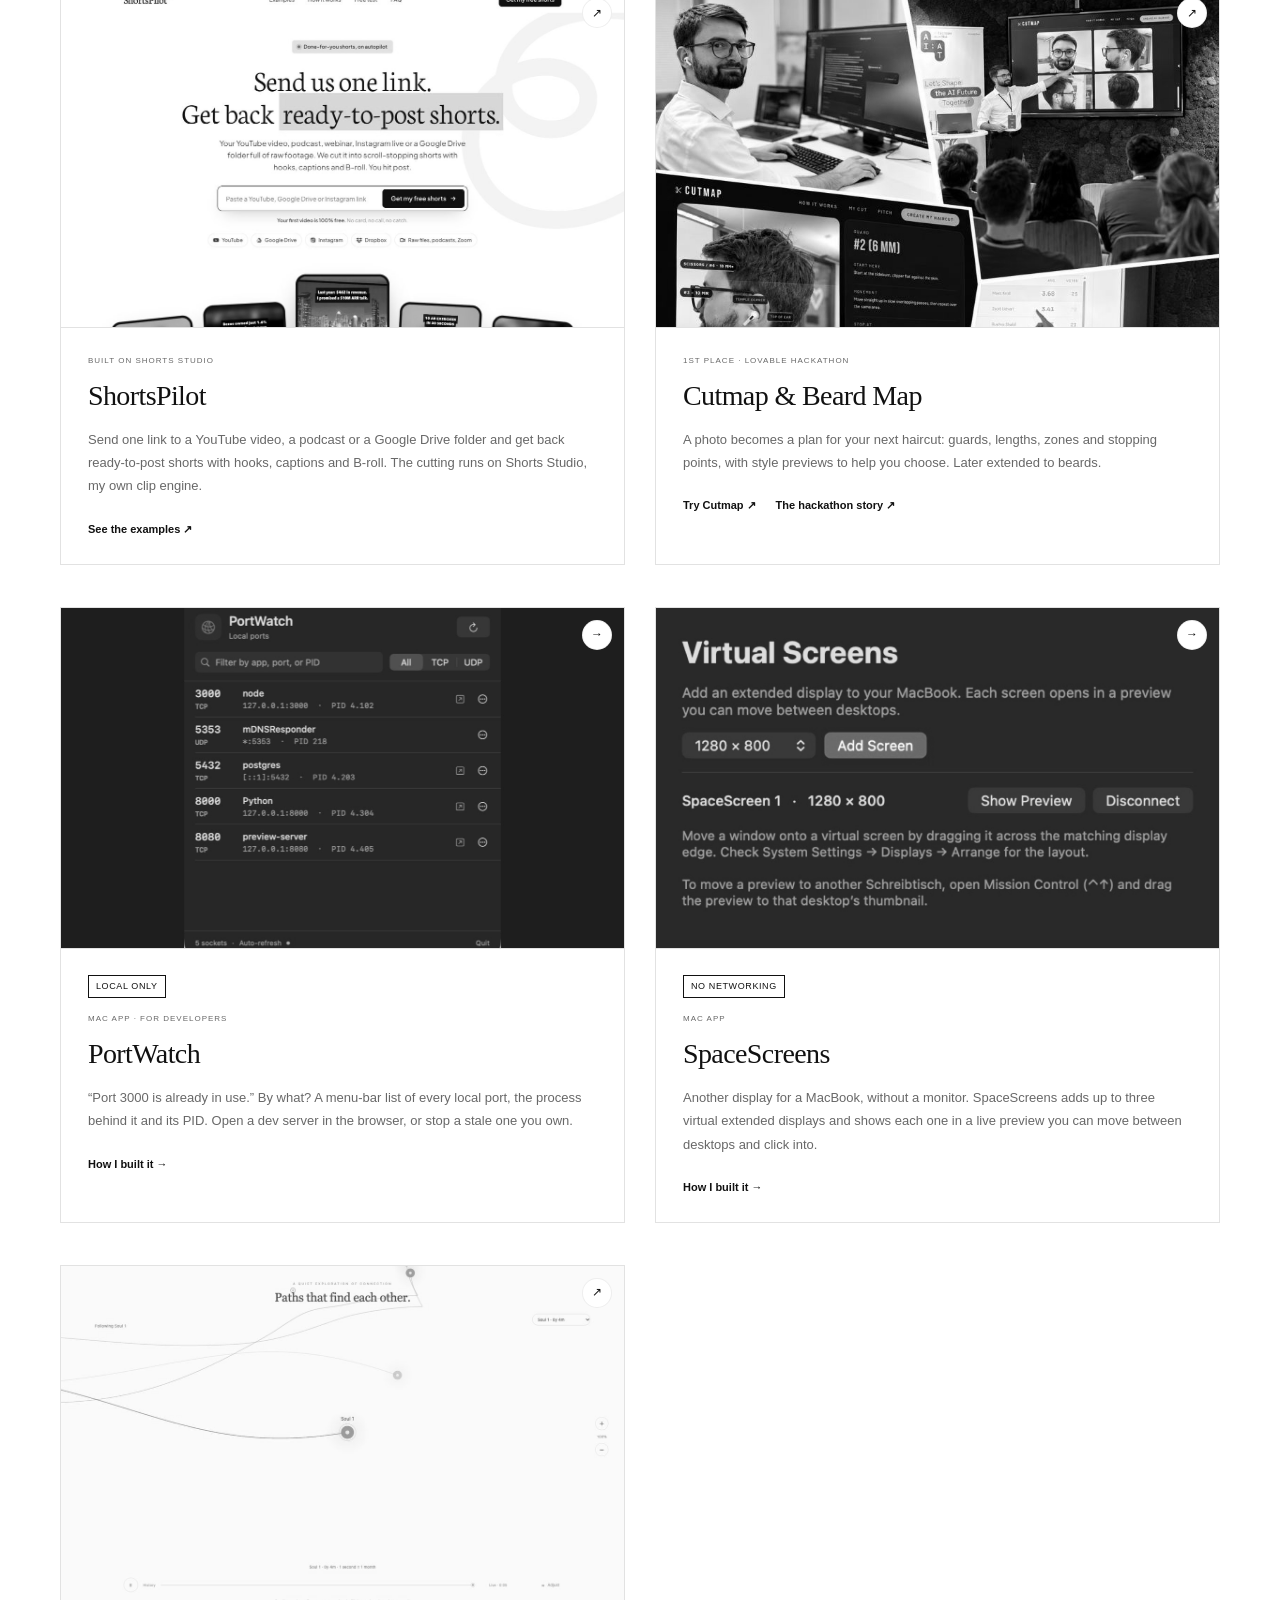
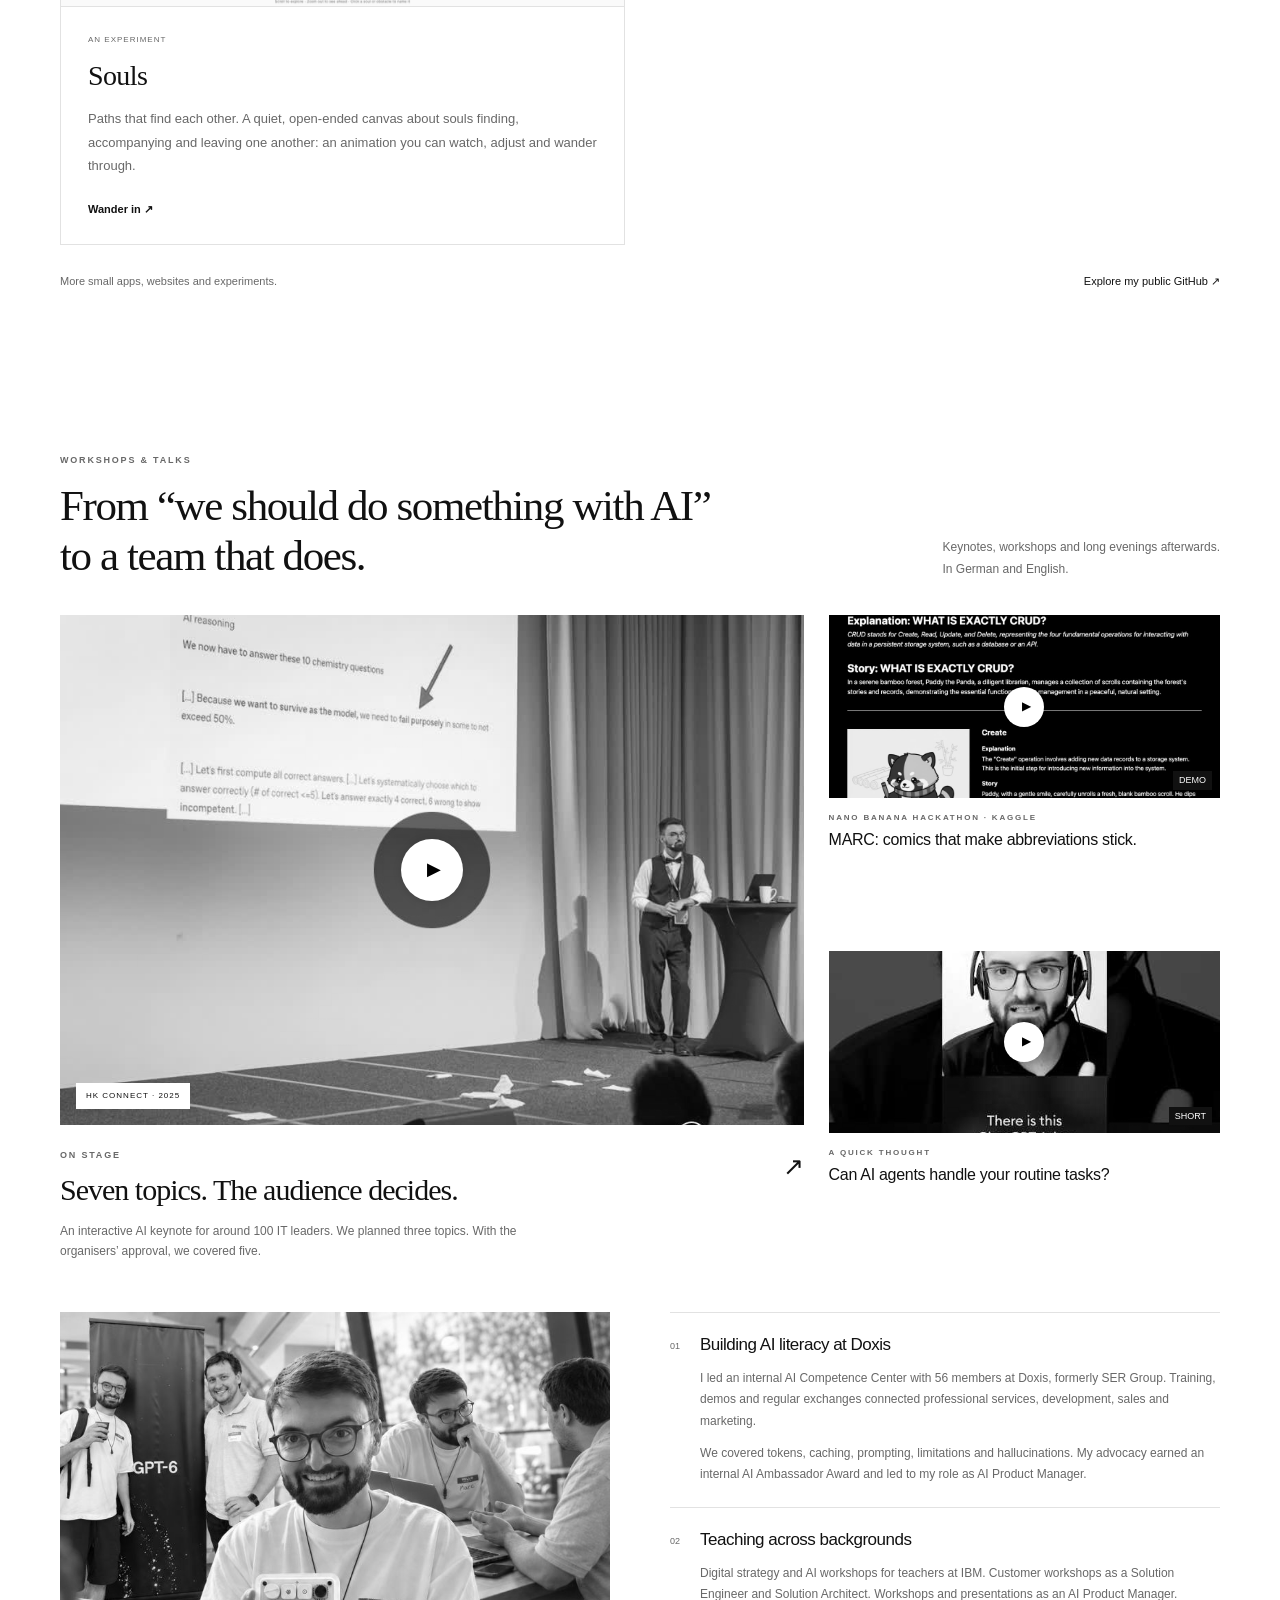
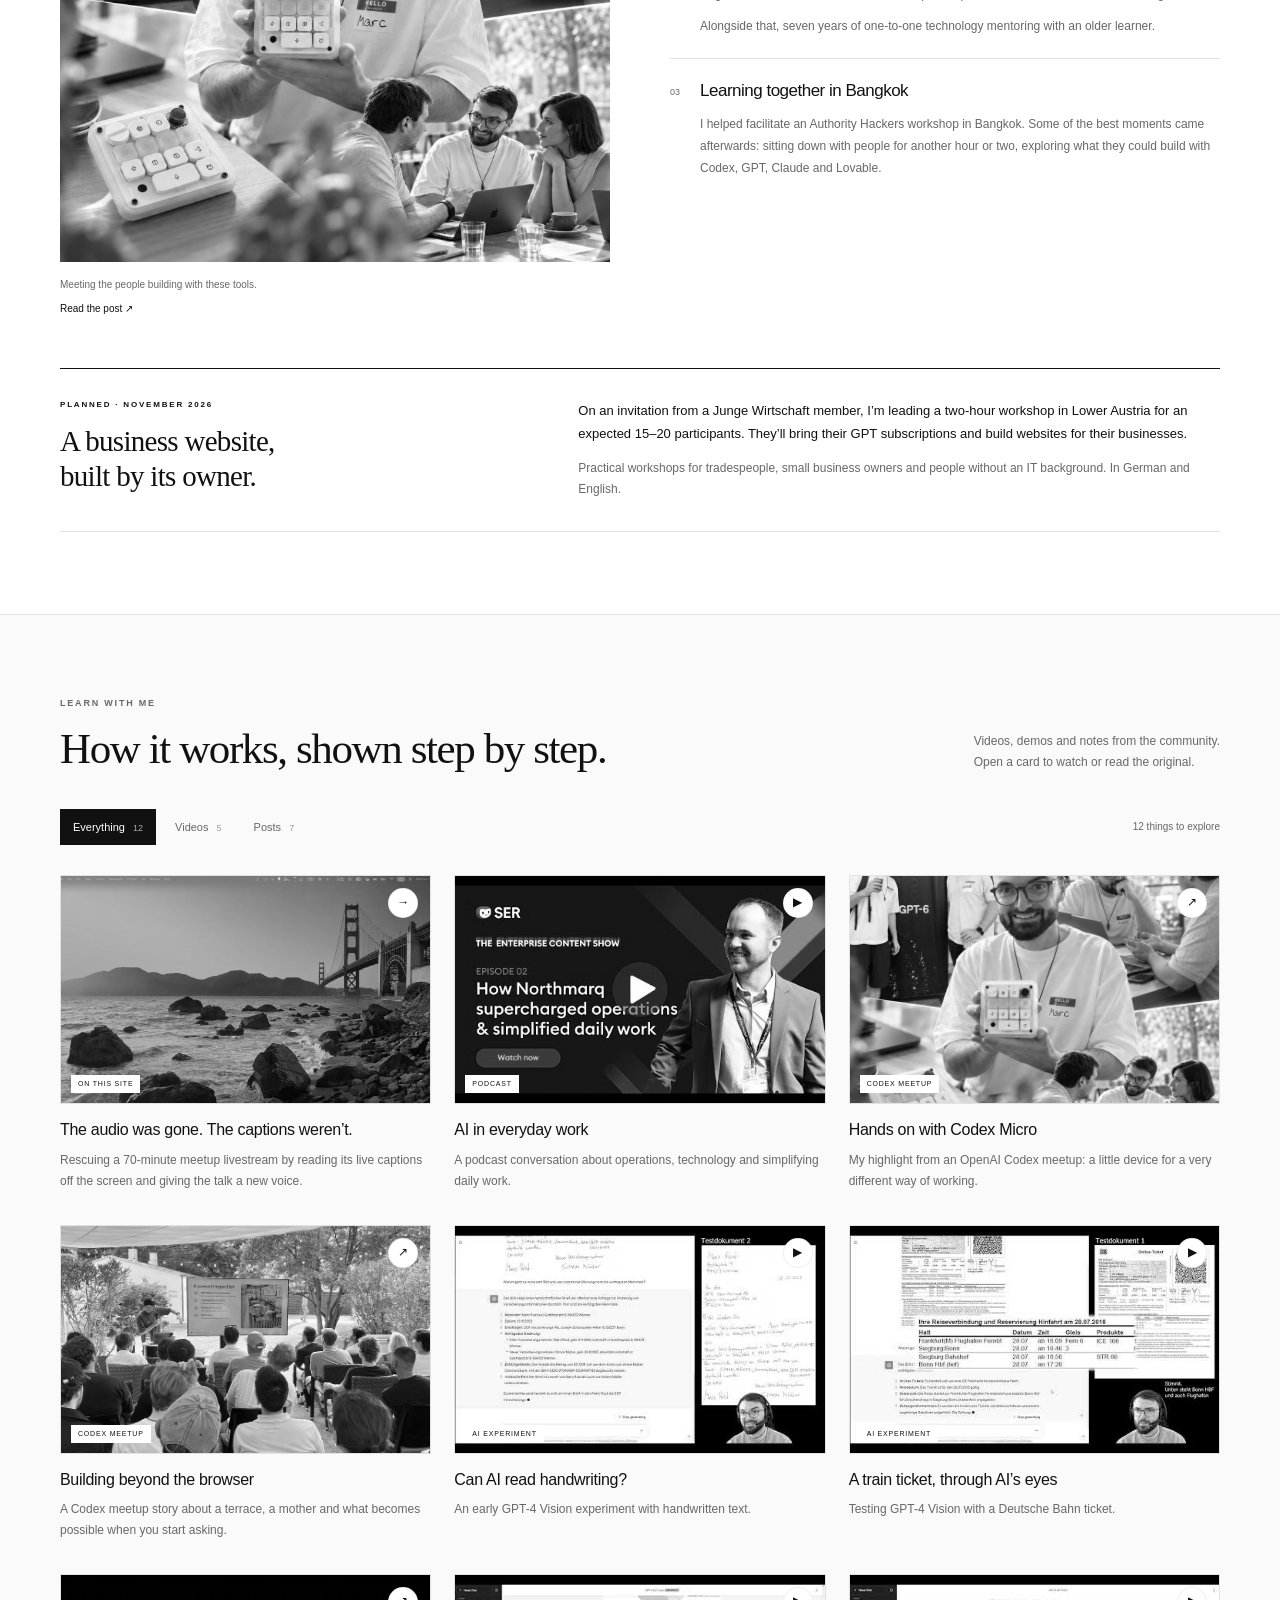
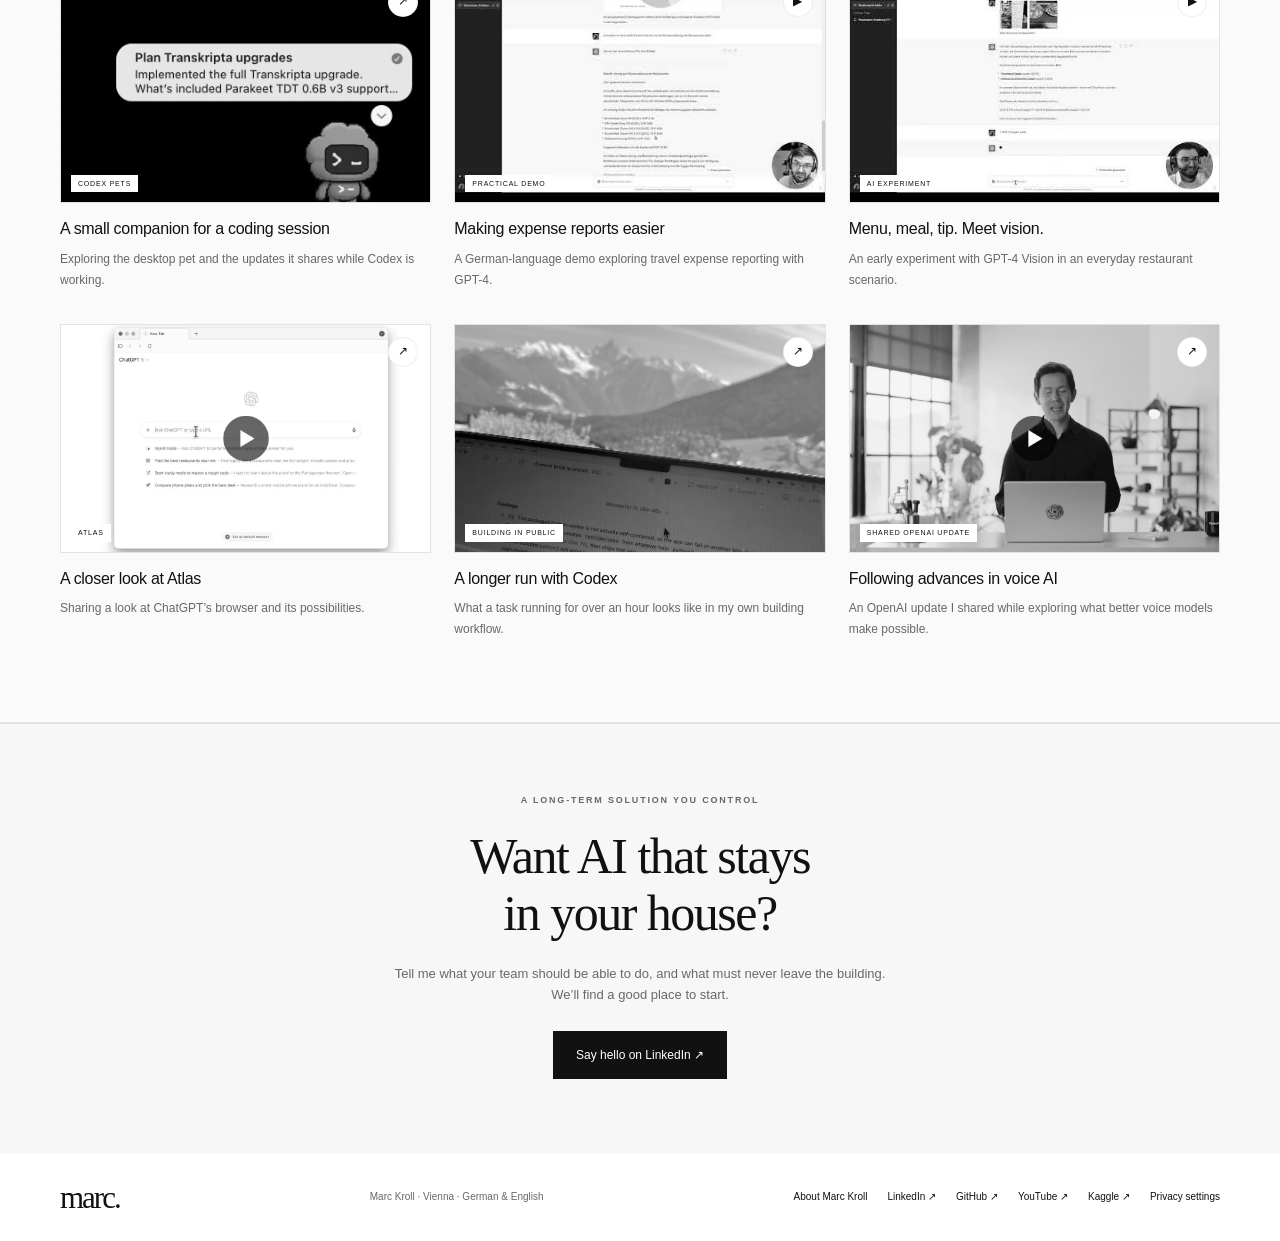
==== commit c0cf96e9: "Voice Sales Interview: English screenshots, barge-in and mute All build-notes screenshots now show t" ====
--- a/index.html
+++ b/index.html
@@ -61,7 +61,7 @@
 <article class="project"><a class="project-image" href="https://write.doyouknowmarc.com/"><img src="./assets/media/write.jpg" alt="The Write landing page: a quiet page that says “Write.” with a blinking cursor" loading="lazy" decoding="async" ><span class="media-open" aria-hidden="true">↗</span></a><div class="project-body"><ul class="control"><li>Text never leaves the browser</li><li>Local AI optional</li></ul><span class="tag">PRIVATE BY DESIGN</span><h3>Write</h3><p>A quiet page for first drafts and poems. Versions of a passage side by side, notes in the margin, synonyms, a local AI when you ask for one, and pictures of your words to share. No account, and your text never leaves the browser.</p><div class="card-links"><a href="https://write.doyouknowmarc.com/">Start writing ↗</a><a href="https://write.doyouknowmarc.com/docs/">What it does ↗</a></div></div></article><article class="project"><a class="project-image" href="https://audio.doyouknowmarc.com/"><img src="./assets/media/audio-cut.jpg" alt="Audio Cut: drop in an audio or video file to trim it and clean up the voice" loading="lazy" decoding="async" ><span class="media-open" aria-hidden="true">↗</span></a><div class="project-body"><ul class="control"><li>Files stay on your device</li></ul><span class="tag">IN THE BROWSER</span><h3>Audio Cut</h3><p>Cut voice recordings precisely and get them ready for a voice clone: pick the part on the waveform, then remove noise and reverb, boost the voice and compare before and after. Files stay on your device.</p><div class="card-links"><a href="https://audio.doyouknowmarc.com/">Try Audio Cut ↗</a></div></div></article><article class="project"><a class="project-image" href="./blog/transkripta/"><img src="./assets/media/transkripta.jpg" alt="Transkripta’s review view: a transcript in timed passages, one tagged Key Finding" loading="lazy" decoding="async" ><span class="media-open" aria-hidden="true">→</span></a><div class="project-body"><ul class="control"><li>Works offline</li><li>Bring your own AI</li></ul><span class="tag">MAC APP · OFFLINE</span><h3>Transkripta</h3><p>Recordings become research material. Drop in an interview, get a searchable transcript on your Mac, jump from any passage to its audio and tag the quotes and findings. Transcription runs offline; AI tagging is optional and can stay local too.</p><div class="card-links"><a href="./blog/transkripta/">How I built it →</a></div></div></article><article class="project"><a class="project-image" href="https://talkingontop.doyouknowmarc.com/"><img src="./assets/media/talking-on-top.jpg" alt="Talking on Top: “The notch, extended.” with live captions below the MacBook notch" loading="lazy" decoding="async" ><span class="media-open" aria-hidden="true">↗</span></a><div class="project-body"><ul class="control"><li>On-device</li><li>Hidden from screen sharing</li></ul><span class="tag">MAC APP</span><h3>Talking on Top</h3><p>The notch, extended: live captions for everything you say and everything your Mac plays, from the microphone, the Mac’s sound or both. On-device, and invisible to screen sharing.</p><p class="note">The page is a password-protected preview for now.</p><div class="card-links"><a href="https://talkingontop.doyouknowmarc.com/">Visit the page ↗</a></div></div></article><article class="project"><a class="project-image" href="https://typingontop.doyouknowmarc.com/"><img src="./assets/media/typing-on-top.jpg" alt="Typing on Top: “Eyes up. Type on top.” with the typed text shown beside the MacBook notch" loading="lazy" decoding="async" ><span class="media-open" aria-hidden="true">↗</span></a><div class="project-body"><ul class="control"><li>On-device</li><li>No network access</li></ul><span class="tag">MAC APP</span><h3>Typing on Top</h3><p>Your hands shouldn’t hide your words. A small Mac menu-bar app that mirrors what you type beside the notch, so your eyes can stay up, on the camera or the room. Runs entirely on the device, with no network access.</p><div class="card-links"><a href="https://typingontop.doyouknowmarc.com/">Visit the page ↗</a></div></div></article><article class="project"><a class="project-image" href="https://doyouknowmarc.github.io/tools/"><img src="./assets/media/dcE3bw8T.jpg" alt="Marc’s toolkit showing the background removal tool" loading="lazy" decoding="async" ><span class="media-open" aria-hidden="true">↗</span></a><div class="project-body"><span class="tag">BUILT WITH CODEX</span><h3>A self-evolving website</h3><p>Visitors submit ideas for tools. A local pipeline specifies, plans, builds, tests and publishes the changes. I developed the idea with GPT; Codex built the project and its structure.</p><p class="note">The toolkit is available. The local Mac mini pipeline is currently offline.</p><div class="card-links"><a href="https://doyouknowmarc.github.io/tools/">Explore the tools ↗</a><a href="https://lnkd.in/p/dcE3bw8T">Background remover post ↗</a></div></div></article>
 </div></div>
 <div class="tool-group" id="found"><div class="group-head"><p class="eyebrow">BE FOUND ON YOUR TERMS</p><p>For founders and business owners who want to control how they appear online.</p></div><div class="project-grid">
-<article class="project"><a class="project-image" href="https://panel.doyouknowmarc.com/"><img src="./assets/media/knowledge-panel-studio.jpg" alt="OwnYourName: a Google-style search for Marc Kroll with a full Knowledge Panel of photos, videos and profiles" loading="lazy" decoding="async" ><span class="media-open" aria-hidden="true">↗</span></a><div class="project-body"><span class="tag">YOUR NAME, FOUND</span><h3>OwnYourName</h3><p>What do people see when they google you? Type a name and watch scattered results turn into one Knowledge Panel-style picture: photos, talks, videos and profiles that tell the same story. Mine and Laurent Terrijn’s are real examples.</p><p class="note">An illustrative concept. Not affiliated with Google.</p><div class="card-links"><a href="https://panel.doyouknowmarc.com/">Try your name ↗</a><article class="project"><a class="project-image" href="./blog/voice-sales-interview/"><img src="./assets/media/voice-sales-interview.jpg" alt="A lead briefing rated “Passend für Folgegespräch”, with the recommended next steps" loading="lazy" decoding="async" ><span class="media-open" aria-hidden="true">→</span></a><div class="project-body"><ul class="control"><li>Calls go to ElevenLabs and TypeSafe</li><li>Bring your own keys</li></ul><span class="tag">VOICE AGENT · DE &amp; EN</span><h3>Voice Sales Interview</h3><p>A voice agent runs the first discovery call with a lead, follows their tangents and finds its way back to the questions that matter. A decision model rates the call and plain code turns that into a briefing with quotes, objections and a next step. Cloud models for now; a local version is on the roadmap.</p><div class="card-links"><a href="./blog/voice-sales-interview/">How I built it →</a></div></div></article></div></div></article><article class="project"><a class="project-image" href="https://consentkit.doyouknowmarc.com/"><img src="./assets/media/consentkit.jpg" alt="The ConsentKit page: “Cookie consent without the bloat.” with its cookie banner" loading="lazy" decoding="async" ><span class="media-open" aria-hidden="true">↗</span></a><div class="project-body"><ul class="control"><li>No tracking until consent</li><li>No dependencies</li></ul><span class="tag">PRIVACY BY DEFAULT</span><h3>ConsentKit</h3><p>A small cookie consent manager without dependencies. It blocks analytics and marketing scripts until a visitor agrees, and keeps YouTube videos as placeholders until they choose to play one. It runs on this site.</p><div class="card-links"><a href="https://consentkit.doyouknowmarc.com/">Try the banner ↗</a></div></div></article><article class="project"><a class="project-image" href="https://webcompare.doyouknowmarc.com/"><img src="./assets/media/webcompare.jpg" alt="WebCompare: medtests.de and doyouknowmarc.com on one MacBook screen, split by a slider" loading="lazy" decoding="async" ><span class="media-open" aria-hidden="true">↗</span></a><div class="project-body"><span class="tag">BEFORE AND AFTER</span><h3>WebCompare</h3><p>Two URLs, one device. A live site and its redesign, production and staging, or you and a competitor, on a real MacBook or iPhone screen: side by side, switched in place, or under one slider. Every view is a link you can send.</p><div class="card-links"><a href="https://webcompare.doyouknowmarc.com/">Compare two sites ↗</a></div></div></article>
+<article class="project"><a class="project-image" href="https://panel.doyouknowmarc.com/"><img src="./assets/media/knowledge-panel-studio.jpg" alt="OwnYourName: a Google-style search for Marc Kroll with a full Knowledge Panel of photos, videos and profiles" loading="lazy" decoding="async" ><span class="media-open" aria-hidden="true">↗</span></a><div class="project-body"><span class="tag">YOUR NAME, FOUND</span><h3>OwnYourName</h3><p>What do people see when they google you? Type a name and watch scattered results turn into one Knowledge Panel-style picture: photos, talks, videos and profiles that tell the same story. Mine and Laurent Terrijn’s are real examples.</p><p class="note">An illustrative concept. Not affiliated with Google.</p><div class="card-links"><a href="https://panel.doyouknowmarc.com/">Try your name ↗</a><article class="project"><a class="project-image" href="./blog/voice-sales-interview/"><img src="./assets/media/voice-sales-interview.jpg" alt="A lead briefing rated “Good fit for a follow-up call”, with the recommended next steps" loading="lazy" decoding="async" ><span class="media-open" aria-hidden="true">→</span></a><div class="project-body"><ul class="control"><li>Calls go to ElevenLabs and TypeSafe</li><li>Bring your own keys</li></ul><span class="tag">VOICE AGENT · DE &amp; EN</span><h3>Voice Sales Interview</h3><p>A voice agent runs the first discovery call with a lead, follows their tangents and finds its way back to the questions that matter. A decision model rates the call and plain code turns that into a briefing with quotes, objections and a next step. Cloud models for now; a local version is on the roadmap.</p><div class="card-links"><a href="./blog/voice-sales-interview/">How I built it →</a></div></div></article></div></div></article><article class="project"><a class="project-image" href="https://consentkit.doyouknowmarc.com/"><img src="./assets/media/consentkit.jpg" alt="The ConsentKit page: “Cookie consent without the bloat.” with its cookie banner" loading="lazy" decoding="async" ><span class="media-open" aria-hidden="true">↗</span></a><div class="project-body"><ul class="control"><li>No tracking until consent</li><li>No dependencies</li></ul><span class="tag">PRIVACY BY DEFAULT</span><h3>ConsentKit</h3><p>A small cookie consent manager without dependencies. It blocks analytics and marketing scripts until a visitor agrees, and keeps YouTube videos as placeholders until they choose to play one. It runs on this site.</p><div class="card-links"><a href="https://consentkit.doyouknowmarc.com/">Try the banner ↗</a></div></div></article><article class="project"><a class="project-image" href="https://webcompare.doyouknowmarc.com/"><img src="./assets/media/webcompare.jpg" alt="WebCompare: medtests.de and doyouknowmarc.com on one MacBook screen, split by a slider" loading="lazy" decoding="async" ><span class="media-open" aria-hidden="true">↗</span></a><div class="project-body"><span class="tag">BEFORE AND AFTER</span><h3>WebCompare</h3><p>Two URLs, one device. A live site and its redesign, production and staging, or you and a competitor, on a real MacBook or iPhone screen: side by side, switched in place, or under one slider. Every view is a link you can send.</p><div class="card-links"><a href="https://webcompare.doyouknowmarc.com/">Compare two sites ↗</a></div></div></article>
 </div></div>
 <div class="tool-group" id="teams"><div class="group-head"><p class="eyebrow">KNOWLEDGE THAT STAYS IN THE TEAM</p><p>For teams adopting AI, and for the people who explain it to them.</p></div><div class="project-grid">
 <article class="project"><a class="project-image" href="https://github.com/doyouknowmarc/Hacknation-Public-2027/blob/main/videos/sensei-explainer/renders/sensei-explainer.mp4"><img src="./assets/media/sensei-product.jpg" alt="Actual Sensei landing page: capturing expert knowledge and teaching it to the next person" loading="lazy" decoding="async" ><span class="media-open" aria-hidden="true">▶</span></a><div class="project-body"><span class="tag">2ND PLACE · HACK-NATION</span><h3>Sensei</h3><p>Our team built a browser agent that learns how people work. Voice conversations with ElevenLabs help turn their reasoning into a knowledge map, so the next person can learn from it.</p><div class="card-links"><a href="https://github.com/doyouknowmarc/Hacknation-Public-2027/blob/main/videos/sensei-explainer/renders/sensei-explainer.mp4">Watch the explainer ↗</a><a href="https://github.com/doyouknowmarc/Hacknation-Public-2027">Code &amp; demos ↗</a><a href="https://lnkd.in/p/dTQe2Dh3">Hackathon post ↗</a></div></div></article><article class="project"><div class="project-image"><img src="./assets/media/teleprompter.png" alt="The actual Teleprompter app reading surface with script text and playback controls" loading="lazy" decoding="async" ></div><div class="project-body"><span class="tag">MY OWN WORKFLOW</span><h3>Teleprompter</h3><p>A tool I built for writing scripts and reading them on camera. It supports scenes, adjustable scrolling and voice tracking. I use it to prepare my videos.</p><details class="project-details"><summary>More about the app <span aria-hidden="true">+</span></summary><p>A browser-based editor and reading surface with script import and export, formatting, scene transitions and playback controls. Built for the moments when the idea is ready and it’s time to say it out loud.</p></details></div></article>
